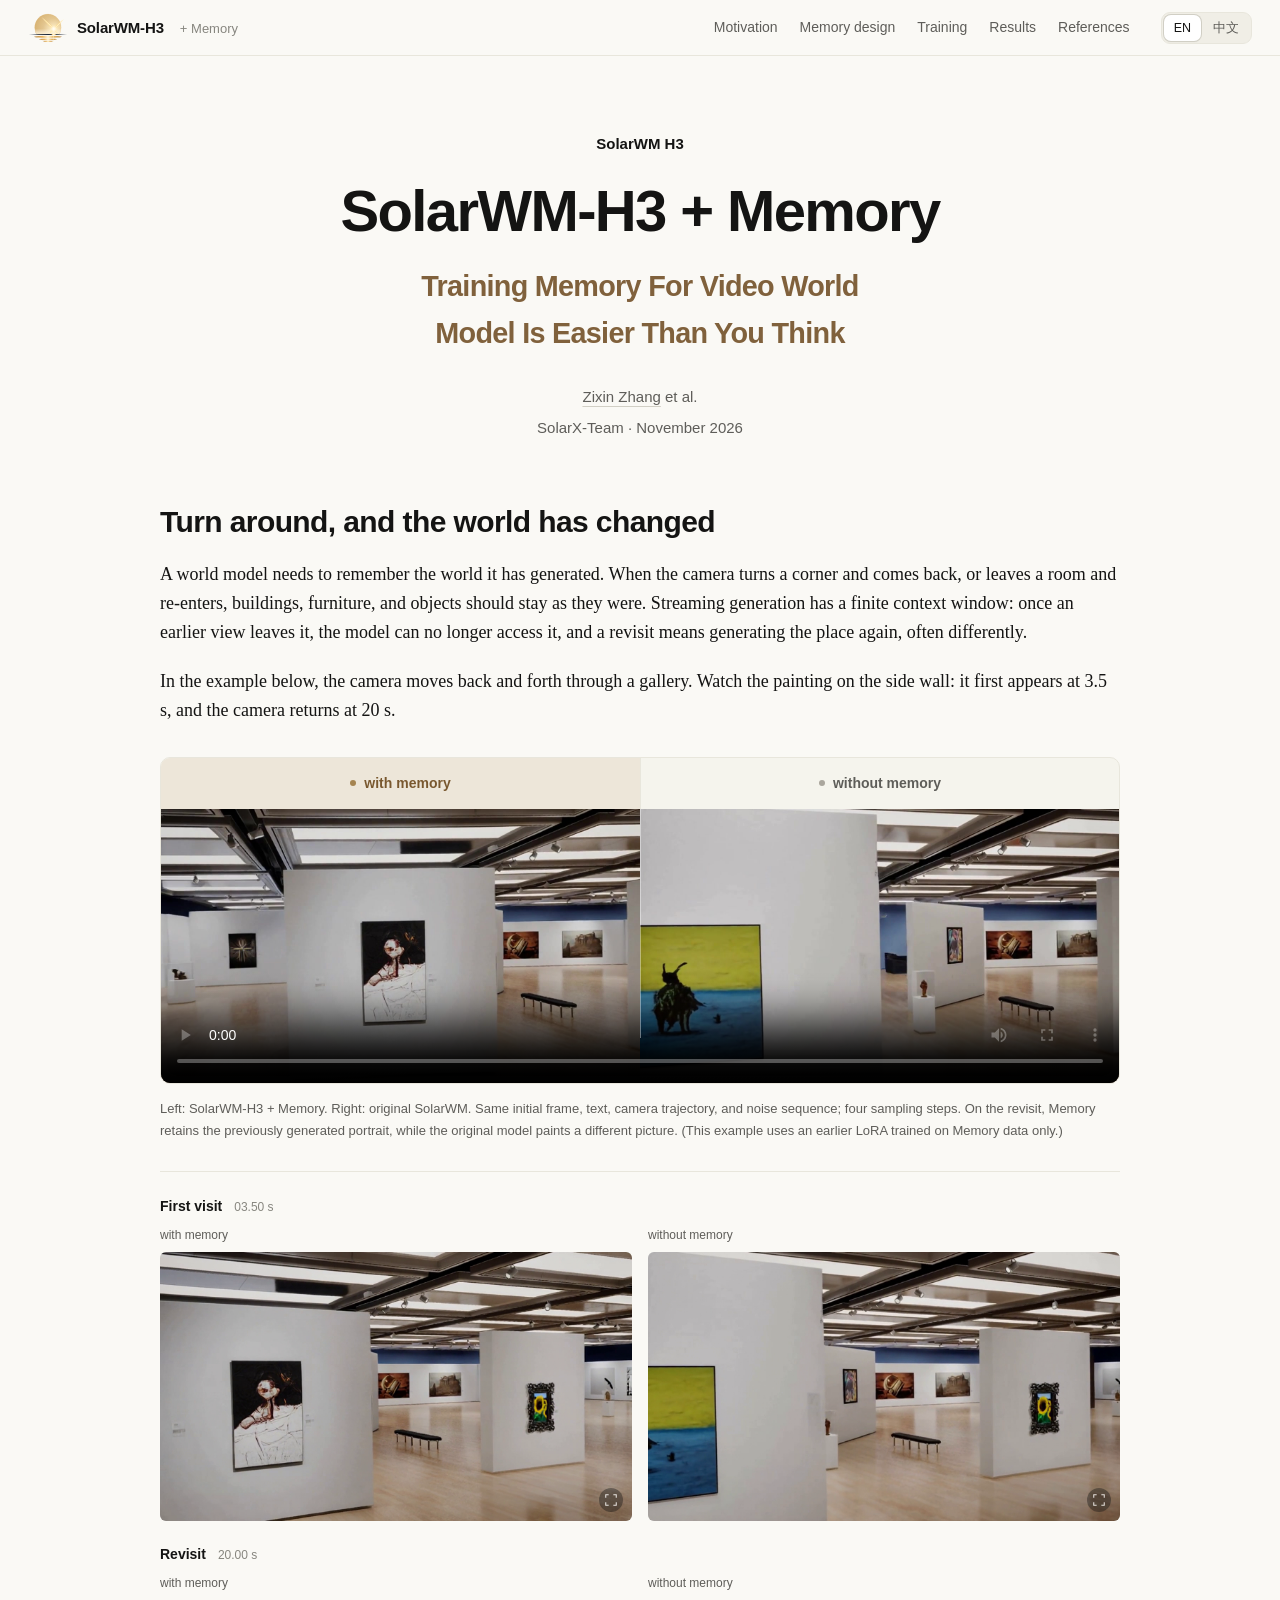
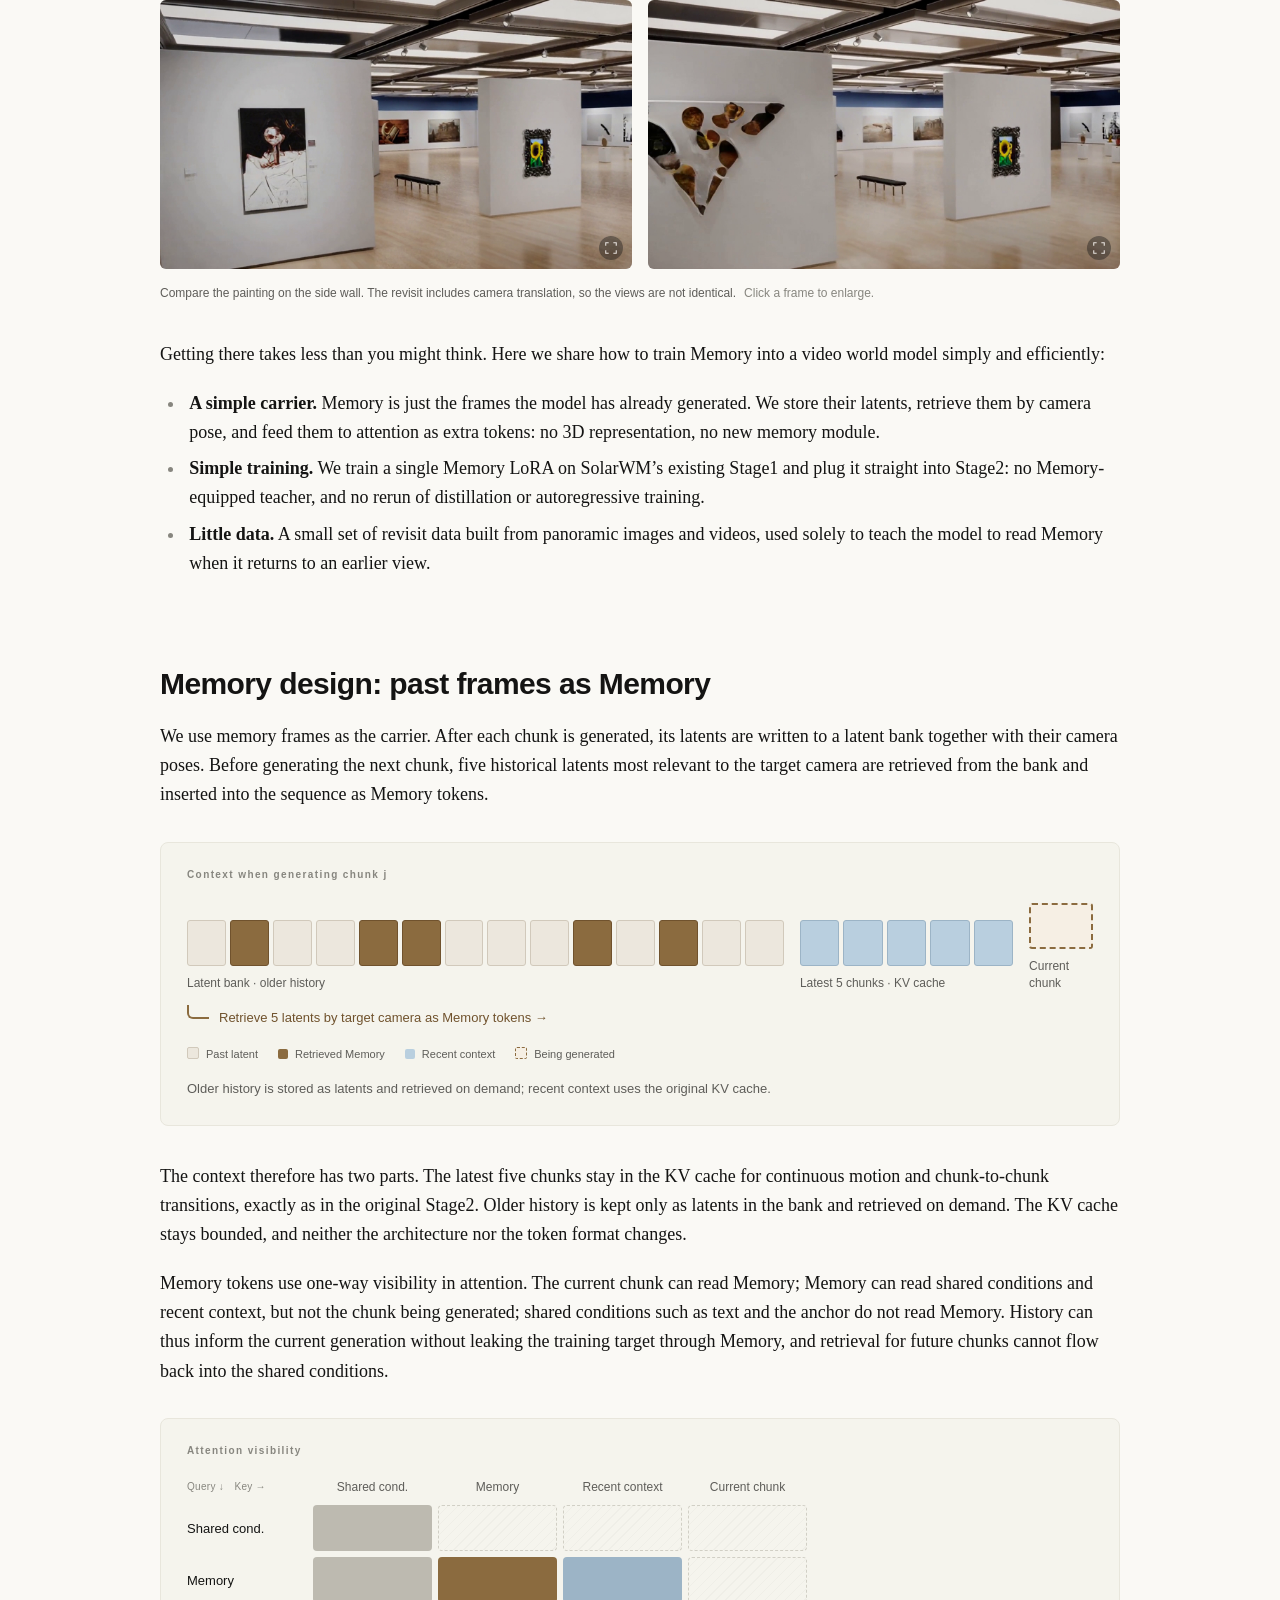
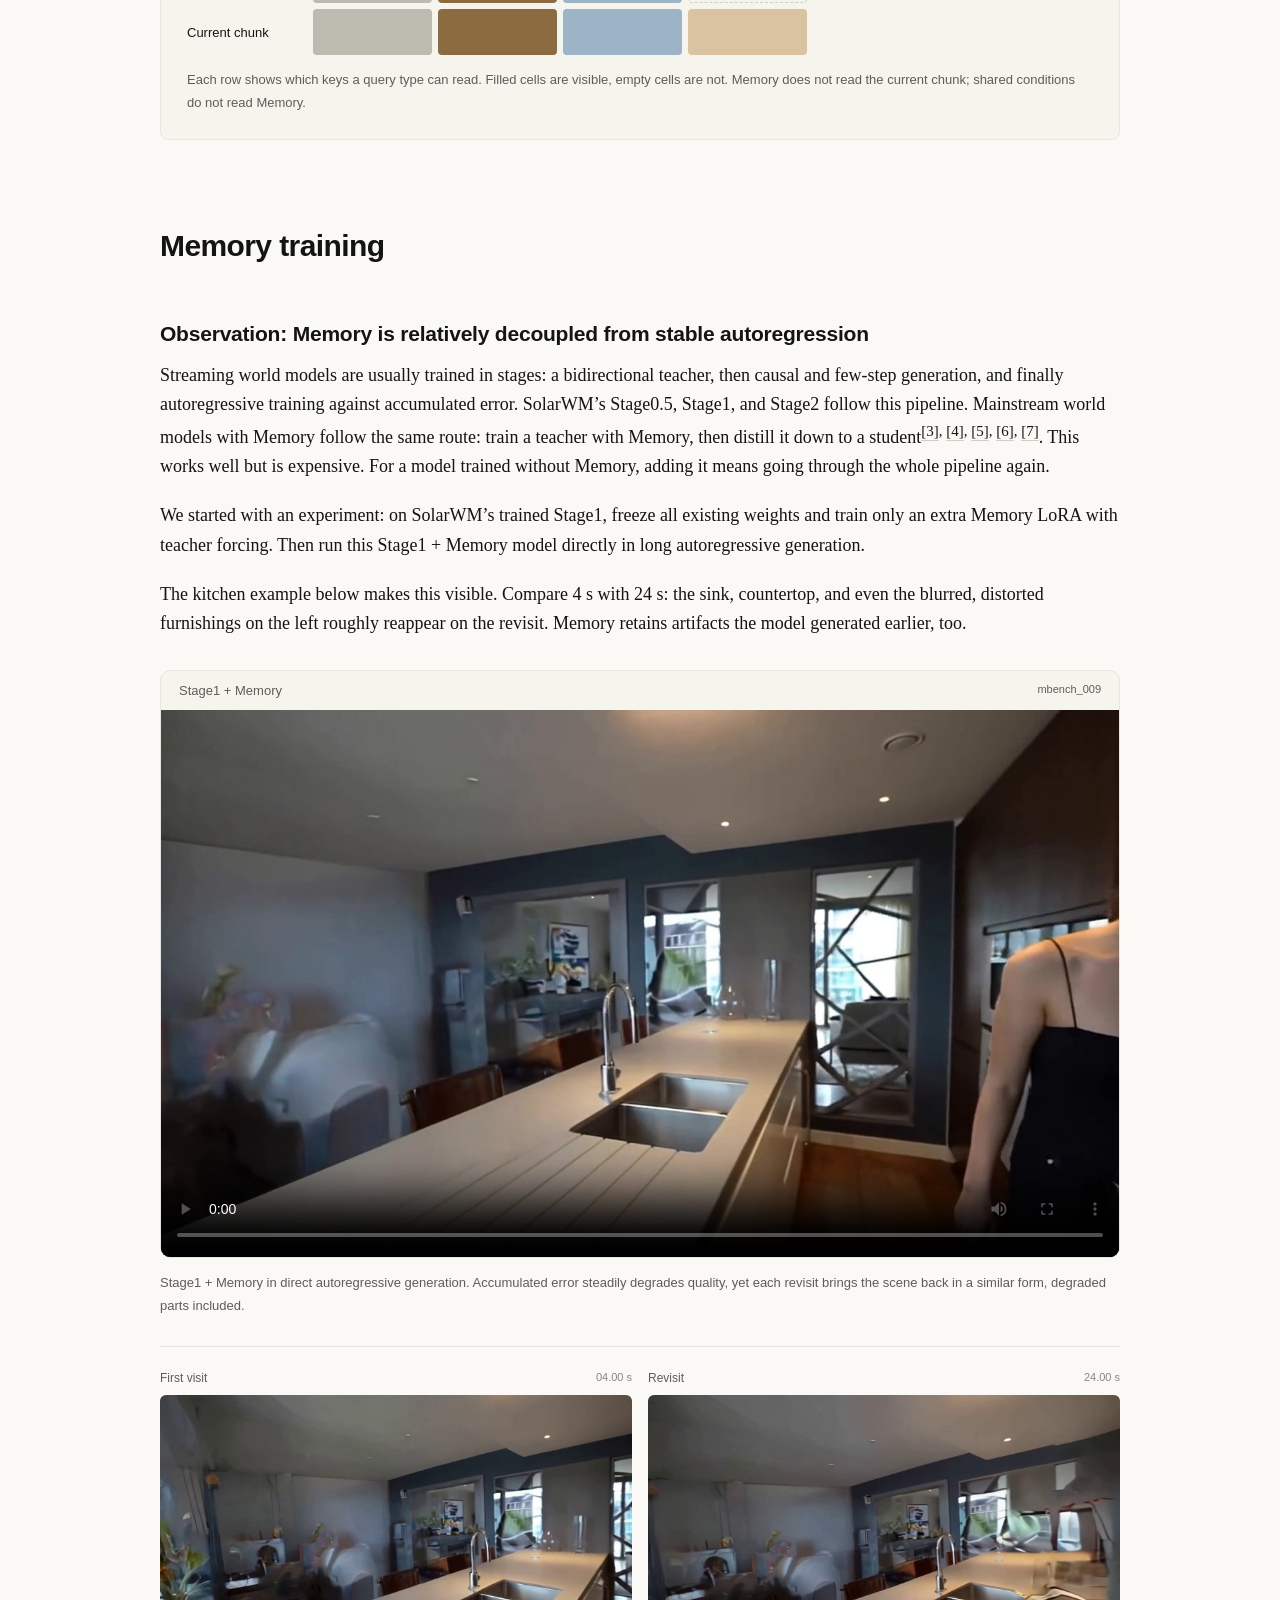
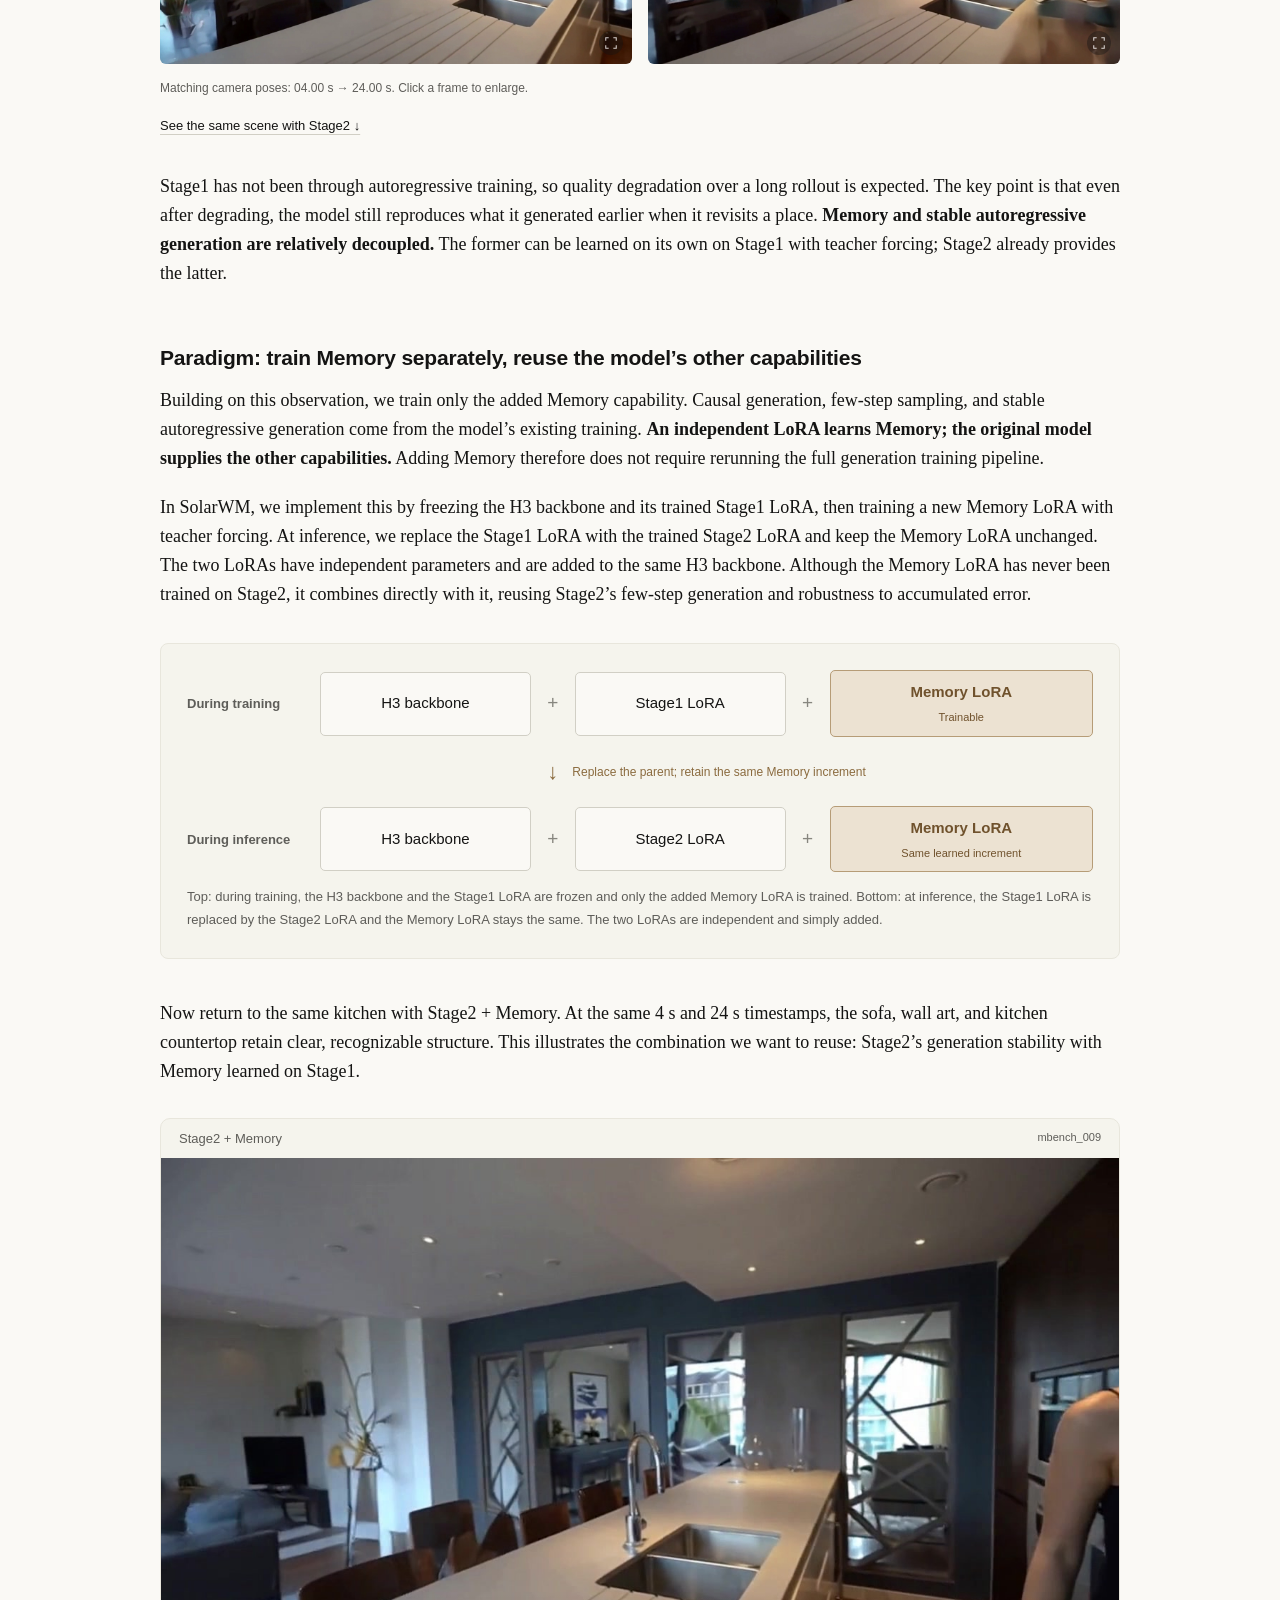
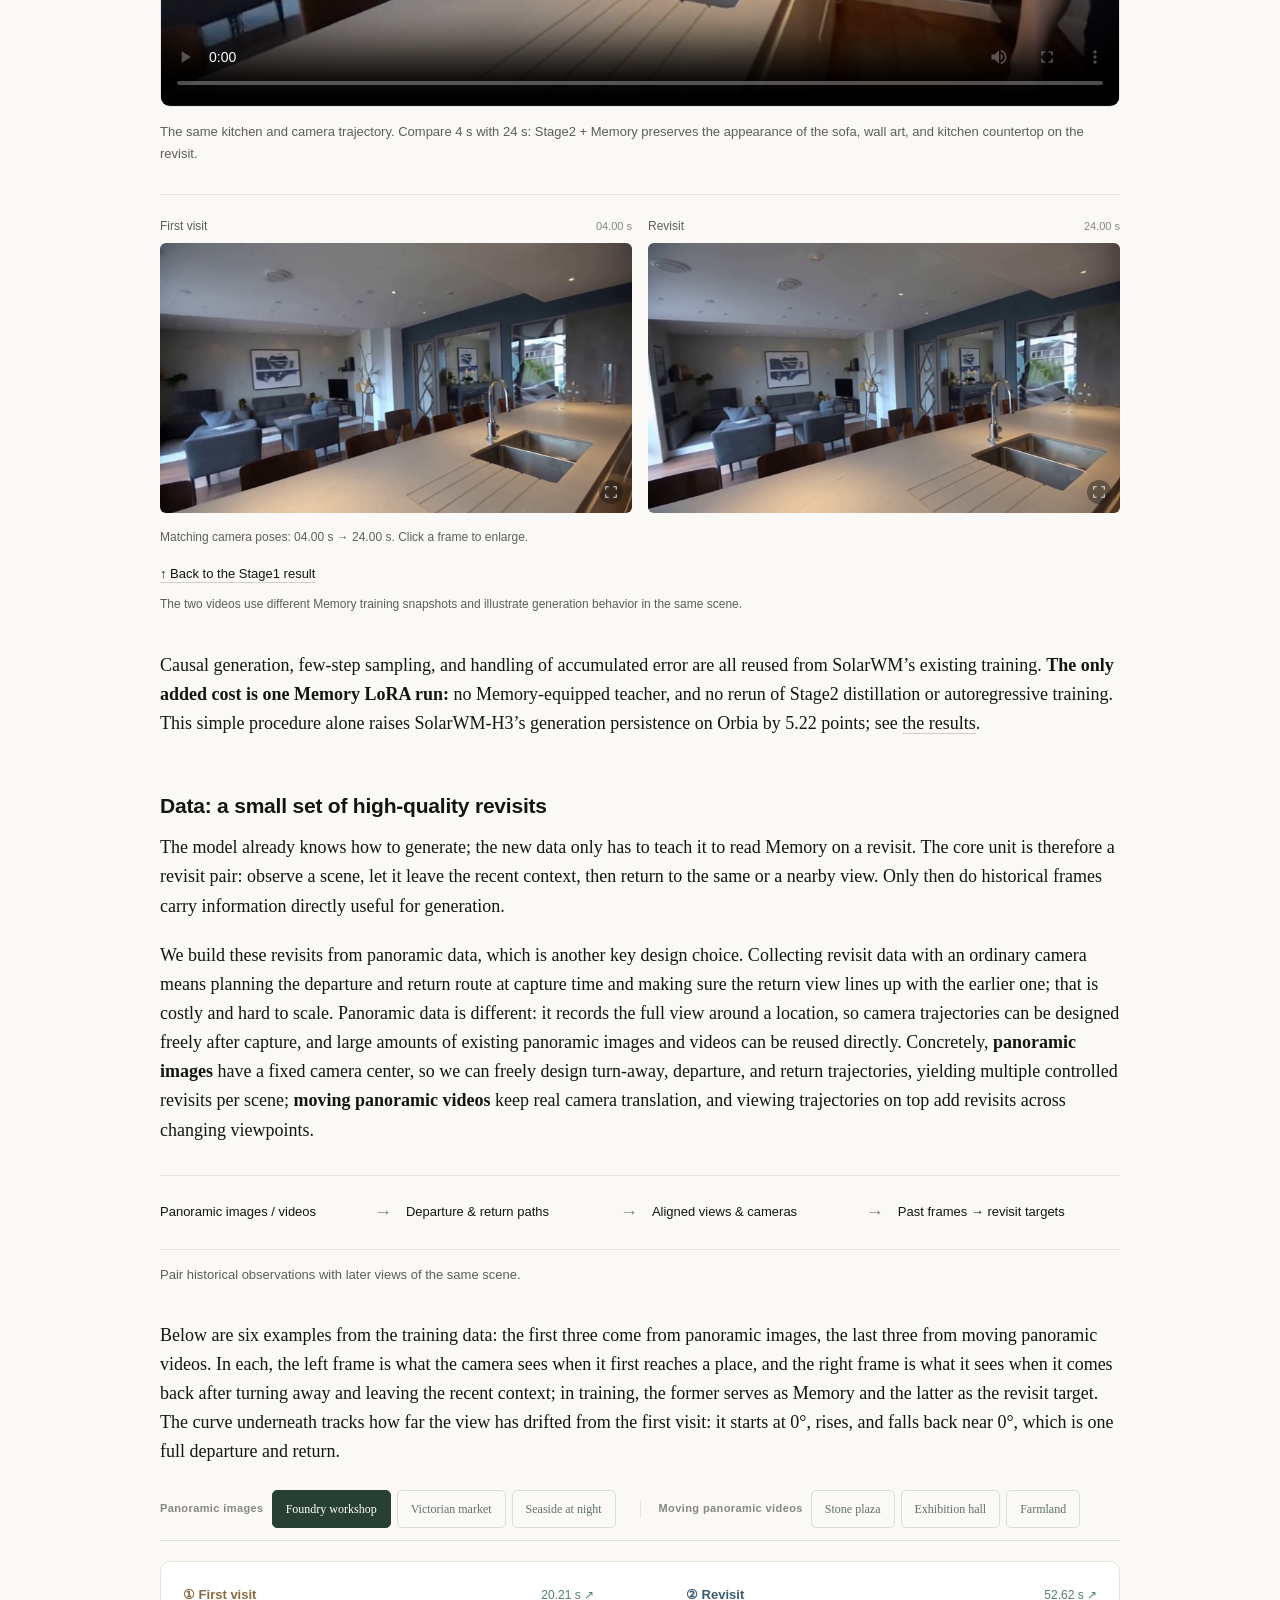
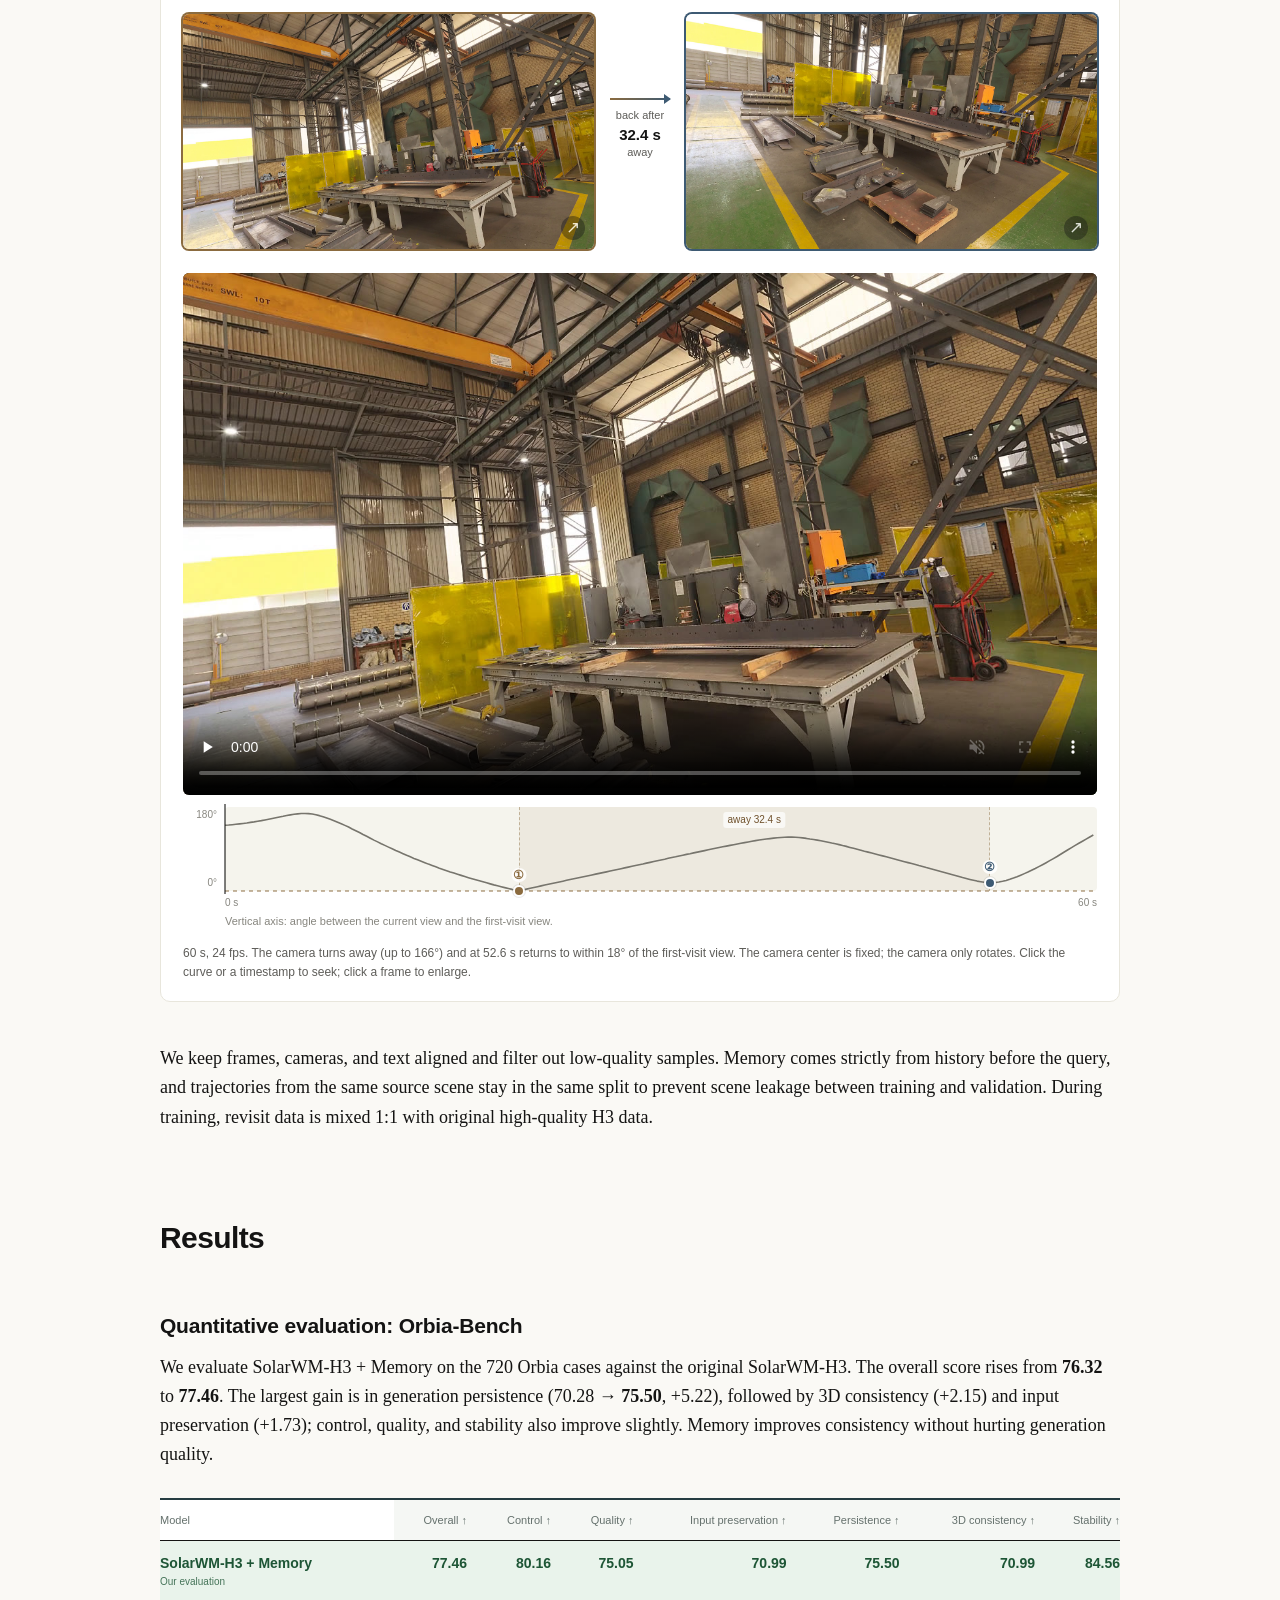
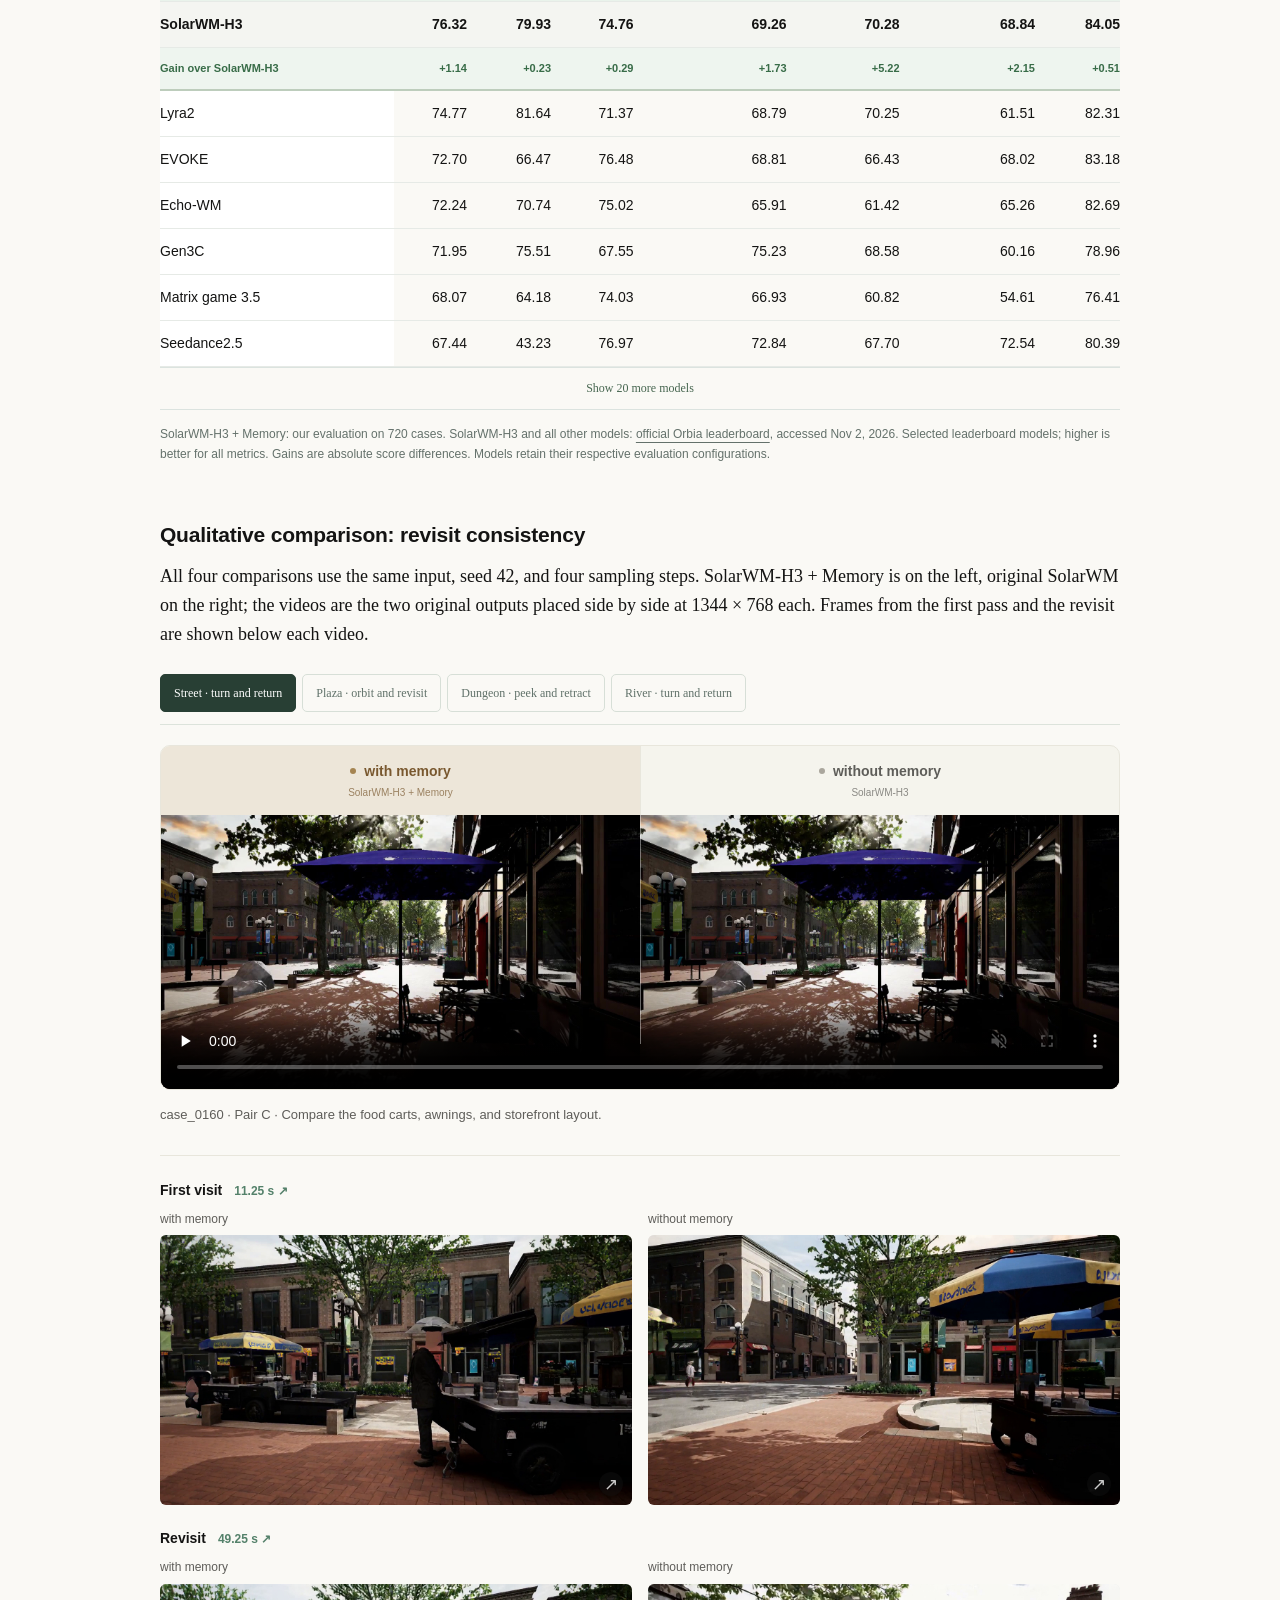
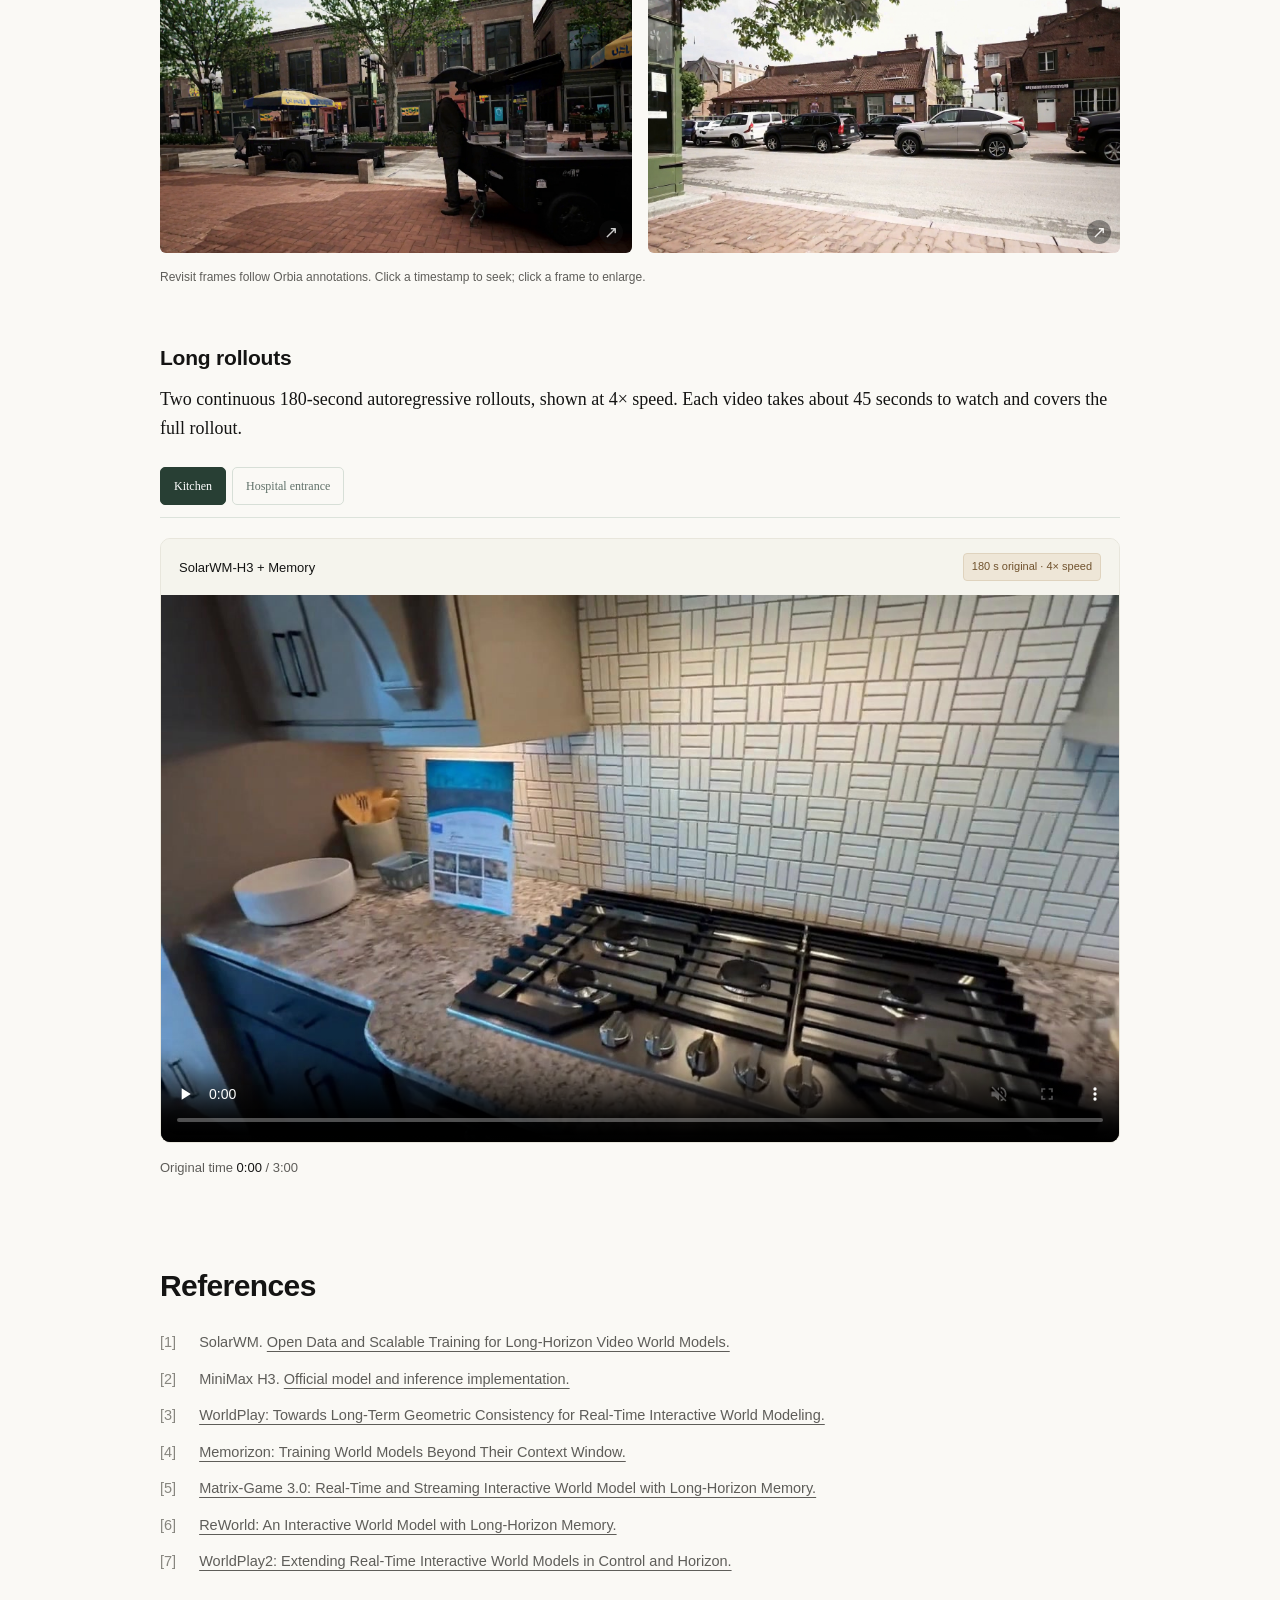
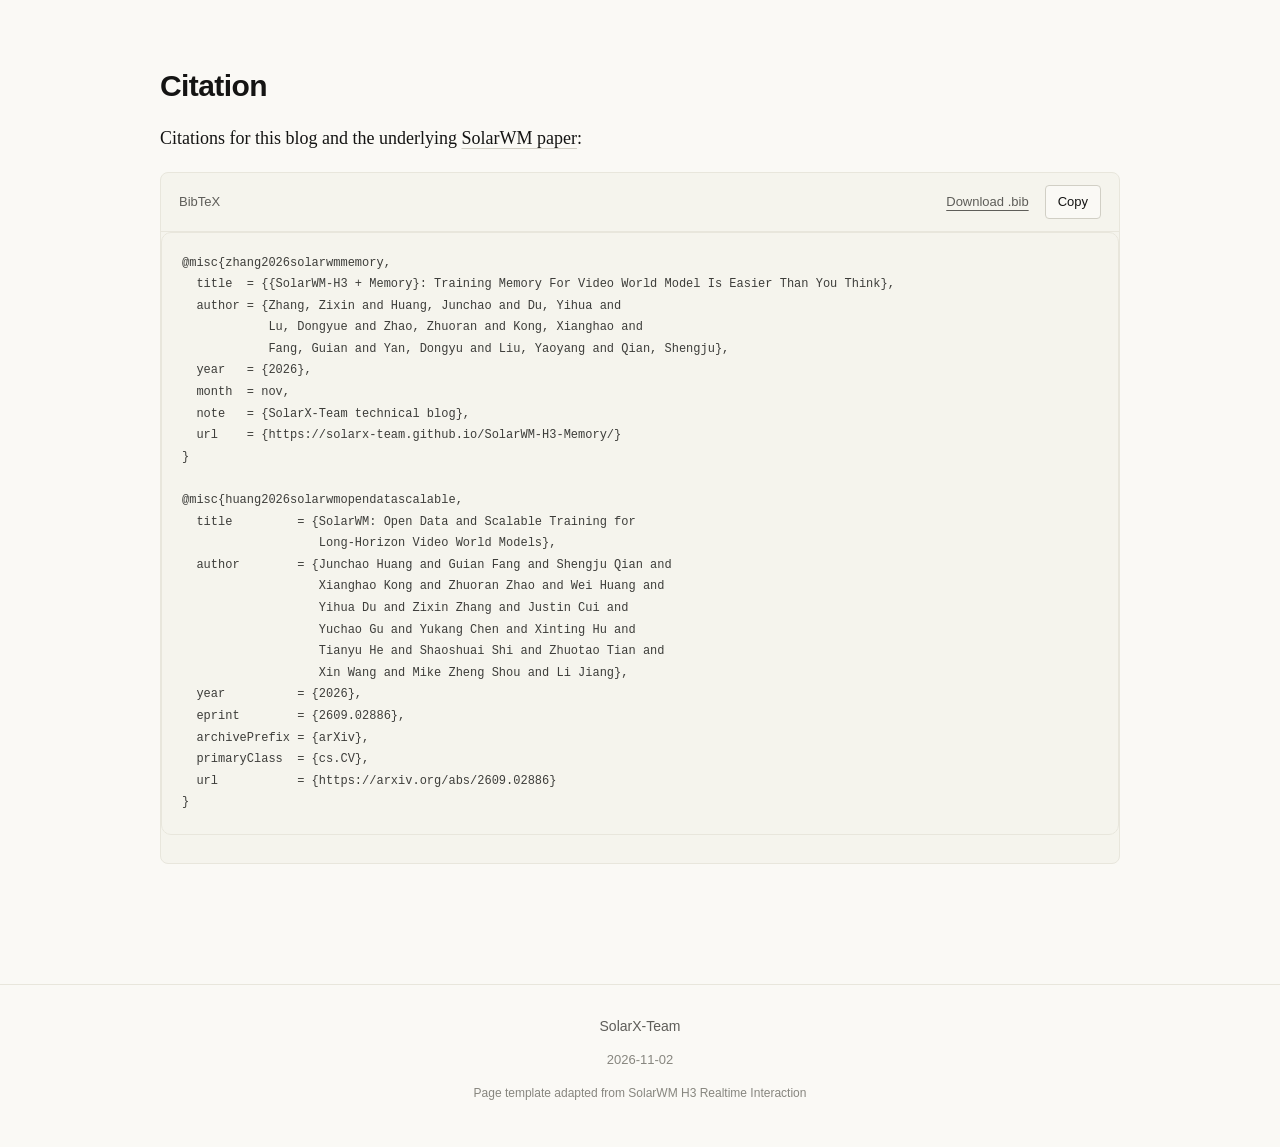
==== en.html @ cece88f8 "Publish bilingual SolarWM-H3 + Memory blog" ====
<!doctype html><html lang="en"><head><meta charset="utf-8"><meta name="viewport" content="width=device-width,initial-scale=1"><title>SolarWM-H3 + Memory — SolarX-Team</title><meta name="author" content="Zixin Zhang, Junchao Huang, Yihua Du, Dongyue Lu, Zhuoran Zhao, Xianghao Kong, Guian Fang, Dongyu Yan, Yaoyang Liu, Shengju Qian"><meta name="description" content="Revisit data, Memory LoRA training, and online historical retrieval for SolarWM H3."><link rel="icon" type="image/svg+xml" href="assets/favicon.svg"><link rel="stylesheet" href="assets/reference.css"><link rel="stylesheet" href="assets/memory.css"><script src="assets/app.js" defer></script></head><body id="top" data-language="en"><a class="skip-link" href="#article">Skip to article</a><header class="topbar"><a class="name" href="#top"><img class="team-logo" src="assets/solarx-team-logo.svg" width="40" height="40" alt="SolarX-Team"><span class="brand-label">SolarWM-H3 <small>+ Memory</small></span></a><nav class="nav" aria-label="Main navigation"><a href="#motivation">Motivation</a><a href="#inference">Memory design</a><a href="#training">Training</a><a href="#experiments">Results</a><a href="#references">References</a></nav><button class="toc-btn" type="button" aria-expanded="false" aria-controls="contents">☰ Contents</button><div class="segmented" aria-label="Language"><a data-language="en" lang="en" href="en.html" aria-current="page">EN</a><a data-language="zh" lang="zh" href="index.html" >中文</a></div></header><aside class="toc" id="contents"><nav aria-label="Contents"><a href="#motivation">Motivation</a><a href="#inference">Memory design</a><a href="#training">Training</a><a class="sub" href="#observation">Observation: Memory is relatively decoupled from stable autoregression</a><a class="sub" href="#paradigm">Paradigm: train Memory separately, reuse the model’s other capabilities</a><a class="sub" href="#data">Data: a small set of high-quality revisits</a><a href="#experiments">Results</a><a class="sub" href="#results">Quantitative evaluation: Orbia-Bench</a><a class="sub" href="#qualitative">Qualitative comparison: revisit consistency</a><a class="sub" href="#long-rollout">Long rollouts</a><a href="#references">References</a><a href="#citation">Citation</a></nav></aside><main><article class="post" id="article"><header class="post-header"><p class="eyebrow">SolarWM H3</p><h1>SolarWM-H3 + Memory</h1><p class="keywords">Training Memory For Video World Model Is Easier Than You Think</p><p class="byline"><span class="author-fold"><a class="author-name" href="https://zixinzhang02.github.io/" target="_blank" rel="noopener noreferrer">Zixin Zhang</a><span class="author-etal"> et al.</span><span class="author-rest" id="author-rest" hidden>, <a class="author-name" href="https://junchao-cs.github.io/" target="_blank" rel="noopener noreferrer">Junchao Huang</a>, <a class="author-name" href="https://hit-perfect.github.io/" target="_blank" rel="noopener noreferrer">Yihua Du</a>, <a class="author-name" href="https://dylanorange.github.io/" target="_blank" rel="noopener noreferrer">Dongyue Lu</a>, <a class="author-name" href="https://alicezrzhao.github.io/" target="_blank" rel="noopener noreferrer">Zhuoran Zhao</a>, <a class="author-name" href="https://refkxh.github.io/" target="_blank" rel="noopener noreferrer">Xianghao Kong</a>, <a class="author-name" href="https://enderfga.cn/" target="_blank" rel="noopener noreferrer">Guian Fang</a>, <a class="author-name" href="https://me.starydy.xyz/" target="_blank" rel="noopener noreferrer">Dongyu Yan</a>, <a class="author-name" href="https://lazysheeeeeep.github.io/" target="_blank" rel="noopener noreferrer">Yaoyang Liu</a>, <a class="author-name" href="https://thesouthfrog.com/about.me/" target="_blank" rel="noopener noreferrer">Shengju Qian</a></span></span></p><p class="byline team">SolarX-Team · November 2026</p></header><section class="article-section" id="motivation"><h2>Turn around, and the world has changed</h2><p>A world model needs to remember the world it has generated. When the camera turns a corner and comes back, or leaves a room and re-enters, buildings, furniture, and objects should stay as they were. Streaming generation has a finite context window: once an earlier view leaves it, the model can no longer access it, and a revisit means generating the place again, often differently.</p><p>In the example below, the camera moves back and forth through a gallery. Watch the painting on the side wall: it first appears at 3.5 s, and the camera returns at 20 s.</p><figure class="video-figure"><div class="video-panel"><div class="comparison-labels"><span class="with-label">with memory</span><span>without memory</span></div><div class="video-surface paired-surface"><video controls playsinline preload="metadata" poster="assets/gallery-comparison.jpg" aria-label="Left: SolarWM-H3 + Memory. Right: original SolarWM. Same initial frame, text, camera trajectory, and noise sequence; four sampling steps. On the revisit, Memory retains the previously generated portrait, while the original model paints a different picture. (This example uses an earlier LoRA trained on Memory data only.)"><source src="assets/gallery-comparison.mp4" type="video/mp4"></video></div></div><figcaption>Left: SolarWM-H3 + Memory. Right: original SolarWM. Same initial frame, text, camera trajectory, and noise sequence; four sampling steps. On the revisit, Memory retains the previously generated portrait, while the original model paints a different picture. (This example uses an earlier LoRA trained on Memory data only.)</figcaption><div class="visit-panel"><div class="visit-row"><div class="visit-row-title">First visit <span>03.50 s</span></div><div class="visit-grid"><div class="visit-card"><div class="visit-card-label">with memory<span>03.50 s</span></div><button type="button" class="frame-zoom" data-frame="assets/gallery-with-first.png" data-caption="with memory · 03.50 s" aria-label="with memory · 03.50 s — Enlarge frame"><img src="assets/gallery-with-first.png" width="1344" height="768" loading="lazy" alt="with memory · 03.50 s"><span class="zoom-mark" aria-hidden="true"><svg width="14" height="14" viewBox="0 0 24 24" fill="none" stroke="currentColor" stroke-width="1.8"><path d="M8 3H3v5m13-5h5v5M3 16v5h5m13-5v5h-5"/></svg></span></button></div><div class="visit-card"><div class="visit-card-label">without memory<span>03.50 s</span></div><button type="button" class="frame-zoom" data-frame="assets/gallery-without-first.png" data-caption="without memory · 03.50 s" aria-label="without memory · 03.50 s — Enlarge frame"><img src="assets/gallery-without-first.png" width="1344" height="768" loading="lazy" alt="without memory · 03.50 s"><span class="zoom-mark" aria-hidden="true"><svg width="14" height="14" viewBox="0 0 24 24" fill="none" stroke="currentColor" stroke-width="1.8"><path d="M8 3H3v5m13-5h5v5M3 16v5h5m13-5v5h-5"/></svg></span></button></div></div></div><div class="visit-row"><div class="visit-row-title">Revisit <span>20.00 s</span></div><div class="visit-grid"><div class="visit-card"><div class="visit-card-label">with memory<span>20.00 s</span></div><button type="button" class="frame-zoom" data-frame="assets/gallery-with-revisit.png" data-caption="with memory · 20.00 s" aria-label="with memory · 20.00 s — Enlarge frame"><img src="assets/gallery-with-revisit.png" width="1344" height="768" loading="lazy" alt="with memory · 20.00 s"><span class="zoom-mark" aria-hidden="true"><svg width="14" height="14" viewBox="0 0 24 24" fill="none" stroke="currentColor" stroke-width="1.8"><path d="M8 3H3v5m13-5h5v5M3 16v5h5m13-5v5h-5"/></svg></span></button></div><div class="visit-card"><div class="visit-card-label">without memory<span>20.00 s</span></div><button type="button" class="frame-zoom" data-frame="assets/gallery-without-revisit.png" data-caption="without memory · 20.00 s" aria-label="without memory · 20.00 s — Enlarge frame"><img src="assets/gallery-without-revisit.png" width="1344" height="768" loading="lazy" alt="without memory · 20.00 s"><span class="zoom-mark" aria-hidden="true"><svg width="14" height="14" viewBox="0 0 24 24" fill="none" stroke="currentColor" stroke-width="1.8"><path d="M8 3H3v5m13-5h5v5M3 16v5h5m13-5v5h-5"/></svg></span></button></div></div></div><p class="visit-note">Compare the painting on the side wall. The revisit includes camera translation, so the views are not identical.<span>Click a frame to enlarge.</span></p></div></figure><p>Getting there takes less than you might think. Here we share how to train Memory into a video world model simply and efficiently:</p><ul><li><strong>A simple carrier.</strong> Memory is just the frames the model has already generated. We store their latents, retrieve them by camera pose, and feed them to attention as extra tokens: no 3D representation, no new memory module.</li><li><strong>Simple training.</strong> We train a single Memory LoRA on SolarWM’s existing Stage1 and plug it straight into Stage2: no Memory-equipped teacher, and no rerun of distillation or autoregressive training.</li><li><strong>Little data.</strong> A small set of revisit data built from panoramic images and videos, used solely to teach the model to read Memory when it returns to an earlier view.</li></ul></section>
<section class="article-section" id="inference"><h2>Memory design: past frames as Memory</h2><p>We use memory frames as the carrier. After each chunk is generated, its latents are written to a latent bank together with their camera poses. Before generating the next chunk, five historical latents most relevant to the target camera are retrieved from the bank and inserted into the sequence as Memory tokens.</p><figure class="ctx-figure"><div class="small-label">Context when generating chunk j</div><div class="ctx-track"><div class="ctx-group ctx-bank"><div class="ctx-cells"><i class="b"></i><i class="b hit"></i><i class="b"></i><i class="b"></i><i class="b hit"></i><i class="b hit"></i><i class="b"></i><i class="b"></i><i class="b"></i><i class="b hit"></i><i class="b"></i><i class="b hit"></i><i class="b"></i><i class="b"></i></div><span>Latent bank · older history</span></div><div class="ctx-group ctx-recent"><div class="ctx-cells"><i class="r"></i><i class="r"></i><i class="r"></i><i class="r"></i><i class="r"></i></div><span>Latest 5 chunks · KV cache</span></div><div class="ctx-group ctx-current"><div class="ctx-cells"><i class="c"></i></div><span>Current chunk</span></div></div><div class="ctx-retrieve"><span class="ctx-retrieve-line" aria-hidden="true"></span><span class="ctx-retrieve-text">Retrieve 5 latents by target camera as Memory tokens →</span></div><div class="ctx-legend"><span class="lg-b">Past latent</span><span class="lg-h">Retrieved Memory</span><span class="lg-r">Recent context</span><span class="lg-c">Being generated</span></div><figcaption>Older history is stored as latents and retrieved on demand; recent context uses the original KV cache.</figcaption></figure><p>The context therefore has two parts. The latest five chunks stay in the KV cache for continuous motion and chunk-to-chunk transitions, exactly as in the original Stage2. Older history is kept only as latents in the bank and retrieved on demand. The KV cache stays bounded, and neither the architecture nor the token format changes.</p><p>Memory tokens use one-way visibility in attention. The current chunk can read Memory; Memory can read shared conditions and recent context, but not the chunk being generated; shared conditions such as text and the anchor do not read Memory. History can thus inform the current generation without leaking the training target through Memory, and retrieval for future chunks cannot flow back into the shared conditions.</p><figure class="mask-figure"><div class="small-label">Attention visibility</div><div class="mask-grid" role="table" aria-label="Attention visibility"><div class="mask-row" role="row"><span class="mask-corner" role="columnheader">Query ↓　Key →</span><span class="mask-col k-s" role="columnheader">Shared cond.</span><span class="mask-col k-m" role="columnheader">Memory</span><span class="mask-col k-r" role="columnheader">Recent context</span><span class="mask-col k-c" role="columnheader">Current chunk</span></div><div class="mask-row" role="row"><span class="mask-rowhead q-s" role="rowheader">Shared cond.</span><span class="mask-cell on k-s" role="cell" aria-label="visible"></span><span class="mask-cell off" role="cell" aria-label="not visible"></span><span class="mask-cell off" role="cell" aria-label="not visible"></span><span class="mask-cell off" role="cell" aria-label="not visible"></span></div><div class="mask-row" role="row"><span class="mask-rowhead q-m" role="rowheader">Memory</span><span class="mask-cell on k-s" role="cell" aria-label="visible"></span><span class="mask-cell on k-m" role="cell" aria-label="visible"></span><span class="mask-cell on k-r" role="cell" aria-label="visible"></span><span class="mask-cell off" role="cell" aria-label="not visible"></span></div><div class="mask-row" role="row"><span class="mask-rowhead q-c" role="rowheader">Current chunk</span><span class="mask-cell on k-s" role="cell" aria-label="visible"></span><span class="mask-cell on k-m" role="cell" aria-label="visible"></span><span class="mask-cell on k-r" role="cell" aria-label="visible"></span><span class="mask-cell on k-c" role="cell" aria-label="visible"></span></div></div><figcaption>Each row shows which keys a query type can read. Filled cells are visible, empty cells are not. Memory does not read the current chunk; shared conditions do not read Memory.</figcaption></figure></section>
<section class="article-section" id="training"><h2>Memory training</h2><h3 id="observation" class="toc-anchor">Observation: Memory is relatively decoupled from stable autoregression</h3><p>Streaming world models are usually trained in stages: a bidirectional teacher, then causal and few-step generation, and finally autoregressive training against accumulated error. SolarWM’s Stage0.5, Stage1, and Stage2 follow this pipeline. Mainstream world models with Memory follow the same route: train a teacher with Memory, then distill it down to a student<sup><a href="#ref-3" title="WorldPlay">[3]</a>, <a href="#ref-4" title="Memorizon">[4]</a>, <a href="#ref-5" title="Matrix-Game 3.0">[5]</a>, <a href="#ref-6" title="ReWorld">[6]</a>, <a href="#ref-7" title="WorldPlay2">[7]</a></sup>. This works well but is expensive. For a model trained without Memory, adding it means going through the whole pipeline again.</p><p>We started with an experiment: on SolarWM’s trained Stage1, freeze all existing weights and train only an extra Memory LoRA with teacher forcing. Then run this Stage1 + Memory model directly in long autoregressive generation.</p><p>The kitchen example below makes this visible. Compare 4 s with 24 s: the sink, countertop, and even the blurred, distorted furnishings on the left roughly reappear on the revisit. Memory retains artifacts the model generated earlier, too.</p><figure class="video-figure stage-transfer-example" id="stage1-transfer-example"><div class="video-panel"><div class="single-video-label">Stage1 + Memory<span>mbench_009</span></div><div class="video-surface"><video controls playsinline preload="metadata" poster="assets/stage-transfer-20261103/stage1-mbench-009.jpg" aria-label="Stage1 + Memory · mbench_009"><source src="assets/stage-transfer-20261103/stage1-mbench-009.mp4" type="video/mp4"></video></div></div><figcaption>Stage1 + Memory in direct autoregressive generation. Accumulated error steadily degrades quality, yet each revisit brings the scene back in a similar form, degraded parts included.</figcaption><div class="visit-panel"><div class="visit-grid"><div class="visit-card"><div class="visit-card-label">First visit<span>04.00 s</span></div><button type="button" class="frame-zoom" data-frame="assets/stage-transfer-20261103/stage1-mbench-009-first-04s.png" data-caption="First visit · 04.00 s" aria-label="First visit · 04.00 s — Enlarge frame"><img src="assets/stage-transfer-20261103/stage1-mbench-009-first-04s.png" width="1344" height="768" loading="lazy" alt="First visit · 04.00 s"><span class="zoom-mark" aria-hidden="true"><svg width="14" height="14" viewBox="0 0 24 24" fill="none" stroke="currentColor" stroke-width="1.8"><path d="M8 3H3v5m13-5h5v5M3 16v5h5m13-5v5h-5"/></svg></span></button></div><div class="visit-card"><div class="visit-card-label">Revisit<span>24.00 s</span></div><button type="button" class="frame-zoom" data-frame="assets/stage-transfer-20261103/stage1-mbench-009-revisit-24s.png" data-caption="Revisit · 24.00 s" aria-label="Revisit · 24.00 s — Enlarge frame"><img src="assets/stage-transfer-20261103/stage1-mbench-009-revisit-24s.png" width="1344" height="768" loading="lazy" alt="Revisit · 24.00 s"><span class="zoom-mark" aria-hidden="true"><svg width="14" height="14" viewBox="0 0 24 24" fill="none" stroke="currentColor" stroke-width="1.8"><path d="M8 3H3v5m13-5h5v5M3 16v5h5m13-5v5h-5"/></svg></span></button></div></div><p class="visit-note">Matching camera poses: 04.00 s → 24.00 s. Click a frame to enlarge.</p></div><p class="stage-example-link"><a href="#stage2-transfer-example">See the same scene with Stage2 ↓</a></p></figure><p>Stage1 has not been through autoregressive training, so quality degradation over a long rollout is expected. The key point is that even after degrading, the model still reproduces what it generated earlier when it revisits a place. <strong>Memory and stable autoregressive generation are relatively decoupled.</strong> The former can be learned on its own on Stage1 with teacher forcing; Stage2 already provides the latter.</p><h3 id="paradigm" class="toc-anchor">Paradigm: train Memory separately, reuse the model’s other capabilities</h3><p>Building on this observation, we train only the added Memory capability. Causal generation, few-step sampling, and stable autoregressive generation come from the model’s existing training. <strong>An independent LoRA learns Memory; the original model supplies the other capabilities.</strong> Adding Memory therefore does not require rerunning the full generation training pipeline.</p><p>In SolarWM, we implement this by freezing the H3 backbone and its trained Stage1 LoRA, then training a new Memory LoRA with teacher forcing. At inference, we replace the Stage1 LoRA with the trained Stage2 LoRA and keep the Memory LoRA unchanged. The two LoRAs have independent parameters and are added to the same H3 backbone. Although the Memory LoRA has never been trained on Stage2, it combines directly with it, reusing Stage2’s few-step generation and robustness to accumulated error.</p><figure class="transfer-figure"><div class="transfer-row"><span class="transfer-label">During training</span><div class="transfer-weights"><span class="base-weight">H3 backbone</span><b>+</b><span class="parent-weight">Stage1 LoRA</span><b>+</b><span class="memory-weight">Memory LoRA<small>Trainable</small></span></div></div><div class="transfer-arrow">↓ <span>Replace the parent; retain the same Memory increment</span></div><div class="transfer-row"><span class="transfer-label">During inference</span><div class="transfer-weights"><span class="base-weight">H3 backbone</span><b>+</b><span class="parent-weight">Stage2 LoRA</span><b>+</b><span class="memory-weight">Memory LoRA<small>Same learned increment</small></span></div></div><figcaption>Top: during training, the H3 backbone and the Stage1 LoRA are frozen and only the added Memory LoRA is trained. Bottom: at inference, the Stage1 LoRA is replaced by the Stage2 LoRA and the Memory LoRA stays the same. The two LoRAs are independent and simply added.</figcaption></figure><p>Now return to the same kitchen with Stage2 + Memory. At the same 4 s and 24 s timestamps, the sofa, wall art, and kitchen countertop retain clear, recognizable structure. This illustrates the combination we want to reuse: Stage2’s generation stability with Memory learned on Stage1.</p><figure class="video-figure stage-transfer-example" id="stage2-transfer-example"><div class="video-panel"><div class="single-video-label">Stage2 + Memory<span>mbench_009</span></div><div class="video-surface"><video controls playsinline preload="metadata" poster="assets/stage-transfer-20261103/stage2-mbench-009.jpg" aria-label="Stage2 + Memory · mbench_009"><source src="assets/stage-transfer-20261103/stage2-mbench-009.mp4" type="video/mp4"></video></div></div><figcaption>The same kitchen and camera trajectory. Compare 4 s with 24 s: Stage2 + Memory preserves the appearance of the sofa, wall art, and kitchen countertop on the revisit.</figcaption><div class="visit-panel"><div class="visit-grid"><div class="visit-card"><div class="visit-card-label">First visit<span>04.00 s</span></div><button type="button" class="frame-zoom" data-frame="assets/stage-transfer-20261103/stage2-mbench-009-first-04s.png" data-caption="First visit · 04.00 s" aria-label="First visit · 04.00 s — Enlarge frame"><img src="assets/stage-transfer-20261103/stage2-mbench-009-first-04s.png" width="1344" height="768" loading="lazy" alt="First visit · 04.00 s"><span class="zoom-mark" aria-hidden="true"><svg width="14" height="14" viewBox="0 0 24 24" fill="none" stroke="currentColor" stroke-width="1.8"><path d="M8 3H3v5m13-5h5v5M3 16v5h5m13-5v5h-5"/></svg></span></button></div><div class="visit-card"><div class="visit-card-label">Revisit<span>24.00 s</span></div><button type="button" class="frame-zoom" data-frame="assets/stage-transfer-20261103/stage2-mbench-009-revisit-24s.png" data-caption="Revisit · 24.00 s" aria-label="Revisit · 24.00 s — Enlarge frame"><img src="assets/stage-transfer-20261103/stage2-mbench-009-revisit-24s.png" width="1344" height="768" loading="lazy" alt="Revisit · 24.00 s"><span class="zoom-mark" aria-hidden="true"><svg width="14" height="14" viewBox="0 0 24 24" fill="none" stroke="currentColor" stroke-width="1.8"><path d="M8 3H3v5m13-5h5v5M3 16v5h5m13-5v5h-5"/></svg></span></button></div></div><p class="visit-note">Matching camera poses: 04.00 s → 24.00 s. Click a frame to enlarge.</p></div><p class="stage-example-link"><a href="#stage1-transfer-example">↑ Back to the Stage1 result</a></p><p class="stage-example-note">The two videos use different Memory training snapshots and illustrate generation behavior in the same scene.</p></figure><p>Causal generation, few-step sampling, and handling of accumulated error are all reused from SolarWM’s existing training. <strong>The only added cost is one Memory LoRA run:</strong> no Memory-equipped teacher, and no rerun of Stage2 distillation or autoregressive training. This simple procedure alone raises SolarWM-H3’s generation persistence on Orbia by 5.22 points; see <a href="#results">the results</a>.</p><h3 id="data" class="toc-anchor">Data: a small set of high-quality revisits</h3><p>The model already knows how to generate; the new data only has to teach it to read Memory on a revisit. The core unit is therefore a revisit pair: observe a scene, let it leave the recent context, then return to the same or a nearby view. Only then do historical frames carry information directly useful for generation.</p><p>We build these revisits from panoramic data, which is another key design choice. Collecting revisit data with an ordinary camera means planning the departure and return route at capture time and making sure the return view lines up with the earlier one; that is costly and hard to scale. Panoramic data is different: it records the full view around a location, so camera trajectories can be designed freely after capture, and large amounts of existing panoramic images and videos can be reused directly. Concretely, <strong>panoramic images</strong> have a fixed camera center, so we can freely design turn-away, departure, and return trajectories, yielding multiple controlled revisits per scene; <strong>moving panoramic videos</strong> keep real camera translation, and viewing trajectories on top add revisits across changing viewpoints.</p><figure class="data-figure"><div class="data-flow"><span>Panoramic images / videos</span><b aria-hidden="true">→</b><span>Departure & return paths</span><b aria-hidden="true">→</b><span>Aligned views & cameras</span><b aria-hidden="true">→</b><span>Past frames → revisit targets</span></div><figcaption>Pair historical observations with later views of the same scene.</figcaption></figure><p>Below are six examples from the training data: the first three come from panoramic images, the last three from moving panoramic videos. In each, the left frame is what the camera sees when it first reaches a place, and the right frame is what it sees when it comes back after turning away and leaving the recent context; in training, the former serves as Memory and the latter as the revisit target. The curve underneath tracks how far the view has drifted from the first visit: it starts at 0°, rises, and falls back near 0°, which is one full departure and return.</p><div class="case-gallery revisit-gallery"><div class="case-tabs" role="tablist" aria-label="Choose a case"><span class="tab-group-label" role="presentation">Panoramic images</span><button type="button" class="case-tab" role="tab" id="tab-revisit-static-industrial-workshop-foundry" aria-controls="panel-revisit-static-industrial-workshop-foundry" aria-selected="true" tabindex="0">Foundry workshop</button><button type="button" class="case-tab" role="tab" id="tab-revisit-static-leadenhall-market" aria-controls="panel-revisit-static-leadenhall-market" aria-selected="false" tabindex="-1">Victorian market</button><button type="button" class="case-tab" role="tab" id="tab-revisit-static-ambientcg" aria-controls="panel-revisit-static-ambientcg" aria-selected="false" tabindex="-1">Seaside at night</button><span class="tab-group-label" role="presentation">Moving panoramic videos</span><button type="button" class="case-tab" role="tab" id="tab-revisit-moving-pano-1217" aria-controls="panel-revisit-moving-pano-1217" aria-selected="false" tabindex="-1">Stone plaza</button><button type="button" class="case-tab" role="tab" id="tab-revisit-moving-pano-1084" aria-controls="panel-revisit-moving-pano-1084" aria-selected="false" tabindex="-1">Exhibition hall</button><button type="button" class="case-tab" role="tab" id="tab-revisit-moving-pano-1088" aria-controls="panel-revisit-moving-pano-1088" aria-selected="false" tabindex="-1">Farmland</button></div><div class="case-panel" role="tabpanel" id="panel-revisit-static-industrial-workshop-foundry" aria-labelledby="tab-revisit-static-industrial-workshop-foundry"><figure class="rv-figure"><div class="rv-pair"><div class="rv-frame rv-first"><div class="rv-frame-head"><span class="rv-tag">① First visit</span><button type="button" class="seek-frame" data-time="20.208333333333332">20.21 s ↗</button></div><button type="button" class="frame-zoom" data-frame="assets/results-20261102/data-v3/static-industrial-workshop-foundry/first.png" data-caption="Foundry workshop · ① First visit · 20.21 s" aria-label="Foundry workshop · ① First visit · 20.21 s"><img src="assets/results-20261102/data-v3/static-industrial-workshop-foundry/first.png" width="1344" height="768" loading="lazy" alt="Foundry workshop · ① First visit"><span class="zoom-mark" aria-hidden="true">↗</span></button></div><div class="rv-link" aria-hidden="true"><span class="rv-link-arrow"></span><span class="rv-link-text">back after<br><b>32.4 s</b><br>away</span></div><div class="rv-frame rv-revisit"><div class="rv-frame-head"><span class="rv-tag">② Revisit</span><button type="button" class="seek-frame" data-time="52.625">52.62 s ↗</button></div><button type="button" class="frame-zoom" data-frame="assets/results-20261102/data-v3/static-industrial-workshop-foundry/revisit.png" data-caption="Foundry workshop · ② Revisit · 52.62 s" aria-label="Foundry workshop · ② Revisit · 52.62 s"><img src="assets/results-20261102/data-v3/static-industrial-workshop-foundry/revisit.png" width="1344" height="768" loading="lazy" alt="Foundry workshop · ② Revisit"><span class="zoom-mark" aria-hidden="true">↗</span></button></div></div><div class="rv-media"><video controls muted playsinline preload="none" poster="assets/results-20261102/data-v3/static-industrial-workshop-foundry/poster.jpg" aria-label="Foundry workshop"><source src="assets/results-20261102/data-v3/static-industrial-workshop-foundry/video.mp4" type="video/mp4"></video><div class="rv-track" data-duration="60.0" role="slider" tabindex="0" aria-label="View-angle curve, click to seek" aria-valuemin="0" aria-valuemax="60" aria-valuenow="0"><div class="rv-axis-y"><span>180°</span><span>0°</span></div><div class="rv-plot"><div class="rv-gap" style="left:33.68%;width:54.03%"><span>away 32.4 s</span></div><svg viewBox="0 0 1000 100" preserveAspectRatio="none" aria-hidden="true"><line class="rv-zero" x1="0" y1="100" x2="1000" y2="100"/><polyline points="0.0,21.8 4.2,21.5 8.3,21.1 12.5,20.6 16.7,20.1 20.8,19.6 25.0,19.0 29.2,18.3 33.3,17.7 37.5,16.9 41.7,16.2 45.8,15.4 50.0,14.6 54.2,13.7 58.3,12.8 62.5,11.9 66.7,11.1 70.8,10.2 75.0,9.4 79.2,8.7 83.3,8.2 87.5,7.8 91.7,7.7 95.8,7.9 100.0,8.4 104.2,9.3 108.3,10.3 112.5,11.6 116.7,13.1 120.8,14.6 125.0,16.3 129.2,18.1 133.3,19.9 137.5,21.9 141.7,23.9 145.8,26.1 150.0,28.2 154.2,30.4 158.3,32.7 162.5,34.9 166.7,37.2 170.8,39.4 175.0,41.5 179.2,43.7 183.3,45.7 187.5,47.8 191.7,49.8 195.8,51.8 200.0,53.7 204.2,55.6 208.3,57.5 212.5,59.3 216.7,61.2 220.8,62.9 225.0,64.6 229.2,66.3 233.3,68.0 237.5,69.6 241.7,71.2 245.8,72.8 250.0,74.3 254.2,75.8 258.3,77.3 262.5,78.7 266.7,80.1 270.8,81.4 275.0,82.8 279.2,84.1 283.3,85.4 287.5,86.7 291.7,87.9 295.8,89.1 300.0,90.3 304.2,91.5 308.3,92.7 312.5,93.8 316.7,94.9 320.8,96.0 325.0,97.1 329.2,98.1 333.3,99.2 337.5,99.8 341.7,98.8 345.8,97.8 350.0,96.8 354.2,95.8 358.3,94.9 362.5,93.9 366.7,92.9 370.8,92.0 375.0,91.1 379.2,90.1 383.3,89.2 387.5,88.3 391.7,87.3 395.8,86.4 400.0,85.5 404.2,84.6 408.3,83.7 412.5,82.7 416.7,81.8 420.8,80.9 425.0,79.9 429.2,79.0 433.3,78.1 437.5,77.2 441.7,76.2 445.8,75.3 450.0,74.4 454.2,73.4 458.3,72.5 462.5,71.6 466.7,70.6 470.8,69.7 475.0,68.7 479.2,67.8 483.3,66.8 487.5,65.9 491.7,64.9 495.8,64.0 500.0,63.0 504.2,62.1 508.3,61.1 512.5,60.2 516.7,59.3 520.8,58.3 525.0,57.4 529.2,56.4 533.3,55.6 537.5,54.6 541.7,53.7 545.8,52.8 550.0,51.9 554.2,51.0 558.3,50.1 562.5,49.2 566.7,48.3 570.8,47.4 575.0,46.6 579.2,45.7 583.3,44.9 587.5,44.1 591.7,43.2 595.8,42.4 600.0,41.6 604.2,40.8 608.3,40.0 612.5,39.3 616.7,38.7 620.8,38.1 625.0,37.6 629.2,37.1 633.3,36.7 637.5,36.3 641.7,36.1 645.8,35.9 650.0,35.8 654.2,36.0 658.3,36.3 662.5,36.8 666.7,37.4 670.8,38.1 675.0,38.7 679.2,39.4 683.3,40.2 687.5,41.1 691.7,41.9 695.8,42.9 700.0,43.8 704.2,44.8 708.3,45.9 712.5,46.9 716.7,48.1 720.8,49.2 725.0,50.3 729.2,51.4 733.3,52.6 737.5,53.7 741.7,54.8 745.8,55.9 750.0,57.1 754.2,58.2 758.3,59.3 762.5,60.4 766.7,61.6 770.8,62.7 775.0,63.9 779.2,65.1 783.3,66.2 787.5,67.3 791.7,68.5 795.8,69.7 800.0,70.8 804.2,72.1 808.3,73.2 812.5,74.4 816.7,75.6 820.8,76.8 825.0,78.0 829.2,79.2 833.3,80.4 837.5,81.6 841.7,82.8 845.8,84.0 850.0,85.1 854.2,86.2 858.3,87.2 862.5,88.2 866.7,88.9 870.8,89.6 875.0,89.9 879.2,90.0 883.3,89.8 887.5,89.3 891.7,88.4 895.8,87.4 900.0,86.1 904.2,84.6 908.3,83.0 912.5,81.2 916.7,79.3 920.8,77.4 925.0,75.3 929.2,73.2 933.3,71.0 937.5,68.7 941.7,66.3 945.8,63.9 950.0,61.4 954.2,58.9 958.3,56.3 962.5,53.6 966.7,50.9 970.8,48.3 975.0,45.7 979.2,43.2 983.3,40.7 987.5,38.2 991.7,35.7 995.8,33.3"/></svg><i class="rv-dot rv-dot-first" style="left:33.68%;bottom:0%"><b>①</b></i><i class="rv-dot rv-dot-revisit" style="left:87.71%;bottom:10.00%"><b>②</b></i><i class="rv-playhead" style="left:0%"></i></div><div class="rv-axis-x"><span>0 s</span><span>60 s</span></div></div><p class="rv-ylab">Vertical axis: angle between the current view and the first-visit view.</p></div><figcaption>60 s, 24 fps. The camera turns away (up to 166°) and at 52.6 s returns to within 18° of the first-visit view. The camera center is fixed; the camera only rotates. Click the curve or a timestamp to seek; click a frame to enlarge.</figcaption></figure></div><div class="case-panel" role="tabpanel" id="panel-revisit-static-leadenhall-market" aria-labelledby="tab-revisit-static-leadenhall-market" hidden><figure class="rv-figure"><div class="rv-pair"><div class="rv-frame rv-first"><div class="rv-frame-head"><span class="rv-tag">① First visit</span><button type="button" class="seek-frame" data-time="12.583333333333334">12.58 s ↗</button></div><button type="button" class="frame-zoom" data-frame="assets/results-20261102/data-v3/static-leadenhall-market/first.png" data-caption="Victorian market · ① First visit · 12.58 s" aria-label="Victorian market · ① First visit · 12.58 s"><img src="assets/results-20261102/data-v3/static-leadenhall-market/first.png" width="1344" height="768" loading="lazy" alt="Victorian market · ① First visit"><span class="zoom-mark" aria-hidden="true">↗</span></button></div><div class="rv-link" aria-hidden="true"><span class="rv-link-arrow"></span><span class="rv-link-text">back after<br><b>26.6 s</b><br>away</span></div><div class="rv-frame rv-revisit"><div class="rv-frame-head"><span class="rv-tag">② Revisit</span><button type="button" class="seek-frame" data-time="39.166666666666664">39.17 s ↗</button></div><button type="button" class="frame-zoom" data-frame="assets/results-20261102/data-v3/static-leadenhall-market/revisit.png" data-caption="Victorian market · ② Revisit · 39.17 s" aria-label="Victorian market · ② Revisit · 39.17 s"><img src="assets/results-20261102/data-v3/static-leadenhall-market/revisit.png" width="1344" height="768" loading="lazy" alt="Victorian market · ② Revisit"><span class="zoom-mark" aria-hidden="true">↗</span></button></div></div><div class="rv-media"><video controls muted playsinline preload="none" poster="assets/results-20261102/data-v3/static-leadenhall-market/poster.jpg" aria-label="Victorian market"><source src="assets/results-20261102/data-v3/static-leadenhall-market/video.mp4" type="video/mp4"></video><div class="rv-track" data-duration="60.0" role="slider" tabindex="0" aria-label="View-angle curve, click to seek" aria-valuemin="0" aria-valuemax="60" aria-valuenow="0"><div class="rv-axis-y"><span>180°</span><span>0°</span></div><div class="rv-plot"><div class="rv-gap" style="left:20.97%;width:44.31%"><span>away 26.6 s</span></div><svg viewBox="0 0 1000 100" preserveAspectRatio="none" aria-hidden="true"><line class="rv-zero" x1="0" y1="100" x2="1000" y2="100"/><polyline points="0.0,58.8 4.2,59.8 8.3,60.7 12.5,61.6 16.7,62.5 20.8,63.4 25.0,64.3 29.2,65.2 33.3,66.1 37.5,66.9 41.7,67.8 45.8,68.7 50.0,69.5 54.2,70.4 58.3,71.2 62.5,72.0 66.7,72.8 70.8,73.7 75.0,74.4 79.2,75.2 83.3,76.1 87.5,76.8 91.7,77.6 95.8,78.4 100.0,79.2 104.2,79.9 108.3,80.7 112.5,81.5 116.7,82.2 120.8,83.0 125.0,83.8 129.2,84.6 133.3,85.3 137.5,86.1 141.7,86.8 145.8,87.6 150.0,88.4 154.2,89.2 158.3,89.9 162.5,90.7 166.7,91.5 170.8,92.3 175.0,93.1 179.2,93.9 183.3,94.7 187.5,95.5 191.7,96.3 195.8,97.2 200.0,98.0 204.2,98.8 208.3,99.7 212.5,99.4 216.7,98.6 220.8,97.7 225.0,96.8 229.2,95.9 233.3,95.0 237.5,94.1 241.7,93.1 245.8,92.2 250.0,91.3 254.2,90.3 258.3,89.3 262.5,88.4 266.7,87.4 270.8,86.4 275.0,85.4 279.2,84.4 283.3,83.4 287.5,82.3 291.7,81.3 295.8,80.3 300.0,79.2 304.2,78.2 308.3,77.1 312.5,76.1 316.7,75.0 320.8,73.9 325.0,72.8 329.2,71.7 333.3,70.6 337.5,69.5 341.7,68.3 345.8,67.2 350.0,66.1 354.2,64.9 358.3,63.8 362.5,62.6 366.7,61.5 370.8,60.3 375.0,59.3 379.2,58.2 383.3,57.2 387.5,56.2 391.7,55.3 395.8,54.4 400.0,53.6 404.2,52.8 408.3,52.1 412.5,51.3 416.7,50.7 420.8,50.1 425.0,49.6 429.2,49.0 433.3,48.6 437.5,48.1 441.7,47.7 445.8,47.3 450.0,47.1 454.2,46.8 458.3,46.6 462.5,46.6 466.7,46.7 470.8,47.1 475.0,47.4 479.2,47.8 483.3,48.3 487.5,48.9 491.7,49.4 495.8,50.1 500.0,50.7 504.2,51.4 508.3,52.2 512.5,52.9 516.7,53.7 520.8,54.6 525.0,55.5 529.2,56.4 533.3,57.4 537.5,58.3 541.7,59.4 545.8,60.4 550.0,61.6 554.2,62.7 558.3,63.8 562.5,65.0 566.7,66.2 570.8,67.5 575.0,68.8 579.2,70.1 583.3,71.4 587.5,72.8 591.7,74.2 595.8,75.6 600.0,77.1 604.2,78.6 608.3,80.1 612.5,81.6 616.7,83.1 620.8,84.6 625.0,86.2 629.2,87.7 633.3,89.1 637.5,90.5 641.7,91.7 645.8,92.6 650.0,93.1 654.2,93.0 658.3,92.4 662.5,91.3 666.7,89.8 670.8,88.2 675.0,86.3 679.2,84.3 683.3,82.2 687.5,80.1 691.7,77.8 695.8,75.5 700.0,73.1 704.2,70.7 708.3,68.2 712.5,65.6 716.7,63.0 720.8,60.4 725.0,57.7 729.2,55.1 733.3,52.4 737.5,49.8 741.7,47.3 745.8,44.8 750.0,42.3 754.2,39.9 758.3,37.4 762.5,35.1 766.7,32.7 770.8,30.4 775.0,28.2 779.2,25.9 783.3,23.8 787.5,21.6 791.7,19.6 795.8,17.5 800.0,15.6 804.2,13.6 808.3,11.8 812.5,10.1 816.7,8.4 820.8,7.1 825.0,5.9 829.2,5.3 833.3,5.2 837.5,5.7 841.7,6.6 845.8,7.8 850.0,9.1 854.2,10.3 858.3,11.7 862.5,13.1 866.7,14.4 870.8,15.7 875.0,17.0 879.2,18.3 883.3,19.5 887.5,20.7 891.7,21.8 895.8,22.9 900.0,24.1 904.2,25.1 908.3,26.1 912.5,27.0 916.7,27.9 920.8,28.8 925.0,29.6 929.2,30.4 933.3,31.1 937.5,31.8 941.7,32.4 945.8,33.1 950.0,33.6 954.2,34.1 958.3,34.6 962.5,35.0 966.7,35.3 970.8,35.7 975.0,35.9 979.2,36.1 983.3,36.1 987.5,35.9 991.7,35.6 995.8,35.2"/></svg><i class="rv-dot rv-dot-first" style="left:20.97%;bottom:0%"><b>①</b></i><i class="rv-dot rv-dot-revisit" style="left:65.28%;bottom:6.89%"><b>②</b></i><i class="rv-playhead" style="left:0%"></i></div><div class="rv-axis-x"><span>0 s</span><span>60 s</span></div></div><p class="rv-ylab">Vertical axis: angle between the current view and the first-visit view.</p></div><figcaption>60 s, 24 fps. The camera turns away (up to 171°) and at 39.2 s returns to within 12° of the first-visit view. The camera center is fixed; the camera only rotates. Click the curve or a timestamp to seek; click a frame to enlarge.</figcaption></figure></div><div class="case-panel" role="tabpanel" id="panel-revisit-static-ambientcg" aria-labelledby="tab-revisit-static-ambientcg" hidden><figure class="rv-figure"><div class="rv-pair"><div class="rv-frame rv-first"><div class="rv-frame-head"><span class="rv-tag">① First visit</span><button type="button" class="seek-frame" data-time="11.166666666666666">11.17 s ↗</button></div><button type="button" class="frame-zoom" data-frame="assets/results-20261102/data-v3/static-ambientcg/first.png" data-caption="Seaside at night · ① First visit · 11.17 s" aria-label="Seaside at night · ① First visit · 11.17 s"><img src="assets/results-20261102/data-v3/static-ambientcg/first.png" width="1344" height="768" loading="lazy" alt="Seaside at night · ① First visit"><span class="zoom-mark" aria-hidden="true">↗</span></button></div><div class="rv-link" aria-hidden="true"><span class="rv-link-arrow"></span><span class="rv-link-text">back after<br><b>28.0 s</b><br>away</span></div><div class="rv-frame rv-revisit"><div class="rv-frame-head"><span class="rv-tag">② Revisit</span><button type="button" class="seek-frame" data-time="39.166666666666664">39.17 s ↗</button></div><button type="button" class="frame-zoom" data-frame="assets/results-20261102/data-v3/static-ambientcg/revisit.png" data-caption="Seaside at night · ② Revisit · 39.17 s" aria-label="Seaside at night · ② Revisit · 39.17 s"><img src="assets/results-20261102/data-v3/static-ambientcg/revisit.png" width="1344" height="768" loading="lazy" alt="Seaside at night · ② Revisit"><span class="zoom-mark" aria-hidden="true">↗</span></button></div></div><div class="rv-media"><video controls muted playsinline preload="none" poster="assets/results-20261102/data-v3/static-ambientcg/poster.jpg" aria-label="Seaside at night"><source src="assets/results-20261102/data-v3/static-ambientcg/video.mp4" type="video/mp4"></video><div class="rv-track" data-duration="60.0" role="slider" tabindex="0" aria-label="View-angle curve, click to seek" aria-valuemin="0" aria-valuemax="60" aria-valuenow="0"><div class="rv-axis-y"><span>180°</span><span>0°</span></div><div class="rv-plot"><div class="rv-gap" style="left:18.61%;width:46.67%"><span>away 28.0 s</span></div><svg viewBox="0 0 1000 100" preserveAspectRatio="none" aria-hidden="true"><line class="rv-zero" x1="0" y1="100" x2="1000" y2="100"/><polyline points="0.0,2.3 4.2,5.2 8.3,8.4 12.5,11.8 16.7,15.2 20.8,18.6 25.0,21.9 29.2,25.2 33.3,28.3 37.5,31.4 41.7,34.5 45.8,37.4 50.0,40.4 54.2,43.2 58.3,45.9 62.5,48.7 66.7,51.3 70.8,53.8 75.0,56.3 79.2,58.8 83.3,61.1 87.5,63.4 91.7,65.6 95.8,67.8 100.0,69.8 104.2,71.9 108.3,73.8 112.5,75.7 116.7,77.5 120.8,79.3 125.0,80.9 129.2,82.6 133.3,84.1 137.5,85.6 141.7,87.1 145.8,88.4 150.0,89.8 154.2,91.1 158.3,92.4 162.5,93.6 166.7,94.8 170.8,96.0 175.0,97.1 179.2,98.2 183.3,99.3 187.5,99.7 191.7,98.6 195.8,97.6 200.0,96.6 204.2,95.7 208.3,94.7 212.5,93.8 216.7,92.9 220.8,91.9 225.0,91.1 229.2,90.2 233.3,89.3 237.5,88.4 241.7,87.6 245.8,86.7 250.0,85.8 254.2,84.9 258.3,84.1 262.5,83.2 266.7,82.3 270.8,81.4 275.0,80.6 279.2,79.7 283.3,78.8 287.5,77.9 291.7,76.9 295.8,76.0 300.0,75.1 304.2,74.1 308.3,73.1 312.5,72.1 316.7,71.0 320.8,69.9 325.0,68.8 329.2,67.7 333.3,66.6 337.5,65.3 341.7,64.1 345.8,62.8 350.0,61.4 354.2,60.1 358.3,58.7 362.5,57.2 366.7,55.6 370.8,54.0 375.0,52.3 379.2,50.6 383.3,48.7 387.5,46.8 391.7,44.8 395.8,42.8 400.0,40.7 404.2,38.5 408.3,36.2 412.5,33.9 416.7,31.4 420.8,29.0 425.0,26.4 429.2,23.8 433.3,21.1 437.5,18.3 441.7,15.4 445.8,12.6 450.0,9.6 454.2,6.6 458.3,3.9 462.5,2.7 466.7,4.7 470.8,7.7 475.0,11.1 479.2,14.6 483.3,18.1 487.5,21.5 491.7,24.8 495.8,28.1 500.0,31.3 504.2,34.5 508.3,37.6 512.5,40.6 516.7,43.4 520.8,46.3 525.0,49.1 529.2,51.7 533.3,54.3 537.5,56.9 541.7,59.3 545.8,61.7 550.0,64.0 554.2,66.2 558.3,68.4 562.5,70.4 566.7,72.4 570.8,74.3 575.0,76.2 579.2,77.9 583.3,79.7 587.5,81.3 591.7,82.8 595.8,84.3 600.0,85.7 604.2,87.1 608.3,88.4 612.5,89.7 616.7,90.9 620.8,92.1 625.0,93.2 629.2,94.3 633.3,95.4 637.5,96.4 641.7,97.4 645.8,98.3 650.0,99.1 654.2,99.2 658.3,98.4 662.5,97.6 666.7,96.7 670.8,95.8 675.0,95.0 679.2,94.1 683.3,93.3 687.5,92.4 691.7,91.6 695.8,90.7 700.0,89.9 704.2,89.0 708.3,88.2 712.5,87.3 716.7,86.4 720.8,85.6 725.0,84.7 729.2,83.8 733.3,82.9 737.5,82.1 741.7,81.1 745.8,80.2 750.0,79.2 754.2,78.2 758.3,77.3 762.5,76.2 766.7,75.2 770.8,74.1 775.0,73.1 779.2,71.9 783.3,70.8 787.5,69.6 791.7,68.3 795.8,67.1 800.0,65.8 804.2,64.4 808.3,63.1 812.5,61.6 816.7,60.2 820.8,58.6 825.0,57.0 829.2,55.4 833.3,53.7 837.5,51.9 841.7,50.0 845.8,48.1 850.0,46.1 854.2,44.1 858.3,41.9 862.5,39.8 866.7,37.5 870.8,35.2 875.0,32.8 879.2,30.3 883.3,27.8 887.5,25.2 891.7,22.6 895.8,19.9 900.0,17.1 904.2,14.2 908.3,11.3 912.5,8.3 916.7,5.4 920.8,2.7 925.0,2.4 929.2,5.0 933.3,8.2 937.5,11.6 941.7,14.9 945.8,18.3 950.0,21.7 954.2,24.9 958.3,28.1 962.5,31.2 966.7,34.3 970.8,37.2 975.0,40.1 979.2,42.9 983.3,45.6 987.5,48.2 991.7,50.8 995.8,53.3"/></svg><i class="rv-dot rv-dot-first" style="left:18.61%;bottom:0%"><b>①</b></i><i class="rv-dot rv-dot-revisit" style="left:65.28%;bottom:0.72%"><b>②</b></i><i class="rv-playhead" style="left:0%"></i></div><div class="rv-axis-x"><span>0 s</span><span>60 s</span></div></div><p class="rv-ylab">Vertical axis: angle between the current view and the first-visit view.</p></div><figcaption>60 s, 24 fps. The camera turns away (up to 176°) and at 39.2 s returns to within 1° of the first-visit view. The camera center is fixed; the camera only rotates. Click the curve or a timestamp to seek; click a frame to enlarge.</figcaption></figure></div><div class="case-panel" role="tabpanel" id="panel-revisit-moving-pano-1217" aria-labelledby="tab-revisit-moving-pano-1217" hidden><figure class="rv-figure"><div class="rv-pair"><div class="rv-frame rv-first"><div class="rv-frame-head"><span class="rv-tag">① First visit</span><button type="button" class="seek-frame" data-time="18.583333333333332">18.58 s ↗</button></div><button type="button" class="frame-zoom" data-frame="assets/results-20261102/data-v3/moving-pano-1217/first.png" data-caption="Stone plaza · ① First visit · 18.58 s" aria-label="Stone plaza · ① First visit · 18.58 s"><img src="assets/results-20261102/data-v3/moving-pano-1217/first.png" width="1344" height="768" loading="lazy" alt="Stone plaza · ① First visit"><span class="zoom-mark" aria-hidden="true">↗</span></button></div><div class="rv-link" aria-hidden="true"><span class="rv-link-arrow"></span><span class="rv-link-text">back after<br><b>30.8 s</b><br>away</span></div><div class="rv-frame rv-revisit"><div class="rv-frame-head"><span class="rv-tag">② Revisit</span><button type="button" class="seek-frame" data-time="49.416666666666664">49.42 s ↗</button></div><button type="button" class="frame-zoom" data-frame="assets/results-20261102/data-v3/moving-pano-1217/revisit.png" data-caption="Stone plaza · ② Revisit · 49.42 s" aria-label="Stone plaza · ② Revisit · 49.42 s"><img src="assets/results-20261102/data-v3/moving-pano-1217/revisit.png" width="1344" height="768" loading="lazy" alt="Stone plaza · ② Revisit"><span class="zoom-mark" aria-hidden="true">↗</span></button></div></div><div class="rv-media"><video controls muted playsinline preload="none" poster="assets/results-20261102/data-v3/moving-pano-1217/poster.jpg" aria-label="Stone plaza"><source src="assets/results-20261102/data-v3/moving-pano-1217/video.mp4" type="video/mp4"></video><div class="rv-track" data-duration="60.0" role="slider" tabindex="0" aria-label="View-angle curve, click to seek" aria-valuemin="0" aria-valuemax="60" aria-valuenow="0"><div class="rv-axis-y"><span>180°</span><span>0°</span></div><div class="rv-plot"><div class="rv-gap" style="left:30.97%;width:51.39%"><span>away 30.8 s</span></div><svg viewBox="0 0 1000 100" preserveAspectRatio="none" aria-hidden="true"><line class="rv-zero" x1="0" y1="100" x2="1000" y2="100"/><polyline points="0.0,21.9 4.2,21.9 8.3,22.1 12.5,22.4 16.7,23.2 20.8,24.3 25.0,26.2 29.2,28.6 33.3,31.7 37.5,35.3 41.7,39.3 45.8,43.4 50.0,47.6 54.2,51.4 58.3,54.8 62.5,57.6 66.7,59.8 70.8,61.4 75.0,62.3 79.2,62.8 83.3,62.9 87.5,63.0 91.7,63.2 95.8,64.2 100.0,65.9 104.2,68.8 108.3,72.6 112.5,77.6 116.7,83.3 120.8,89.8 125.0,96.7 129.2,96.2 133.3,89.2 137.5,82.7 141.7,76.8 145.8,71.8 150.0,67.7 154.2,64.7 158.3,62.7 162.5,61.6 166.7,61.1 170.8,61.1 175.0,61.1 179.2,61.1 183.3,61.3 187.5,61.6 191.7,62.1 195.8,62.6 200.0,63.1 204.2,63.7 208.3,64.1 212.5,64.6 216.7,64.9 220.8,65.1 225.0,65.2 229.2,65.3 233.3,65.3 237.5,65.3 241.7,65.3 245.8,65.4 250.0,65.8 254.2,66.5 258.3,67.6 262.5,69.1 266.7,71.0 270.8,73.3 275.0,75.9 279.2,78.8 283.3,81.9 287.5,85.1 291.7,88.2 295.8,91.3 300.0,94.3 304.2,96.9 308.3,99.3 312.5,98.7 316.7,97.2 320.8,96.0 325.0,95.3 329.2,94.8 333.3,94.7 337.5,94.7 341.7,94.4 345.8,93.2 350.0,90.6 354.2,86.5 358.3,81.0 362.5,74.4 366.7,67.4 370.8,60.6 375.0,54.4 379.2,49.5 383.3,45.9 387.5,43.7 391.7,42.4 395.8,41.9 400.0,41.8 404.2,41.7 408.3,41.5 412.5,40.9 416.7,39.7 420.8,37.9 425.0,35.4 429.2,32.3 433.3,28.6 437.5,24.5 441.7,20.2 445.8,16.1 450.0,12.3 454.2,9.4 458.3,7.7 462.5,7.3 466.7,7.6 470.8,8.1 475.0,8.4 479.2,8.4 483.3,8.4 487.5,8.4 491.7,8.5 495.8,8.6 500.0,8.7 504.2,8.8 508.3,9.1 512.5,9.3 516.7,9.6 520.8,10.0 525.0,10.4 529.2,10.8 533.3,11.2 537.5,11.5 541.7,11.8 545.8,11.9 550.0,12.1 554.2,12.2 558.3,12.2 562.5,12.2 566.7,12.1 570.8,11.9 575.0,11.3 579.2,10.5 583.3,9.4 587.5,8.2 591.7,7.2 595.8,6.9 600.0,7.9 604.2,10.0 608.3,12.7 612.5,15.7 616.7,18.7 620.8,21.6 625.0,24.2 629.2,26.5 633.3,28.4 637.5,29.9 641.7,30.9 645.8,31.6 650.0,31.9 654.2,32.1 658.3,32.1 662.5,32.2 666.7,32.6 670.8,33.4 675.0,34.8 679.2,36.7 683.3,39.1 687.5,41.9 691.7,44.9 695.8,47.8 700.0,50.4 704.2,52.6 708.3,54.2 712.5,55.2 716.7,55.6 720.8,55.7 725.0,55.8 729.2,57.0 733.3,59.7 737.5,64.1 741.7,70.2 745.8,77.8 750.0,86.3 754.2,94.6 758.3,94.0 762.5,86.6 766.7,79.9 770.8,74.8 775.0,71.6 779.2,69.9 783.3,69.5 787.5,69.5 791.7,69.6 795.8,69.8 800.0,70.2 804.2,70.9 808.3,71.8 812.5,73.0 816.7,74.4 820.8,76.1 825.0,78.0 829.2,80.1 833.3,82.3 837.5,84.6 841.7,86.8 845.8,89.1 850.0,91.2 854.2,93.3 858.3,95.1 862.5,96.7 866.7,98.1 870.8,99.2 875.0,99.9 879.2,99.4 883.3,99.1 887.5,98.9 891.7,98.9 895.8,98.9 900.0,99.0 904.2,99.4 908.3,99.7 912.5,98.4 916.7,96.6 920.8,94.2 925.0,91.4 929.2,88.1 933.3,84.3 937.5,80.3 941.7,76.0 945.8,71.6 950.0,67.2 954.2,62.9 958.3,58.8 962.5,55.1 966.7,51.7 970.8,48.7 975.0,46.3 979.2,44.4 983.3,42.9 987.5,42.1 991.7,41.5 995.8,41.3"/></svg><i class="rv-dot rv-dot-first" style="left:30.97%;bottom:0%"><b>①</b></i><i class="rv-dot rv-dot-revisit" style="left:82.36%;bottom:22.61%"><b>②</b></i><i class="rv-playhead" style="left:0%"></i></div><div class="rv-axis-x"><span>0 s</span><span>60 s</span></div></div><p class="rv-ylab">Vertical axis: angle between the current view and the first-visit view.</p></div><figcaption>60 s, 24 fps. The camera turns away (up to 168°) and at 49.4 s returns to within 41° of the first-visit view. The camera also translates: at the revisit it is about 9.8 m from where it first saw the scene, so the two views have parallax. Click the curve or a timestamp to seek; click a frame to enlarge.</figcaption></figure></div><div class="case-panel" role="tabpanel" id="panel-revisit-moving-pano-1084" aria-labelledby="tab-revisit-moving-pano-1084" hidden><figure class="rv-figure"><div class="rv-pair"><div class="rv-frame rv-first"><div class="rv-frame-head"><span class="rv-tag">① First visit</span><button type="button" class="seek-frame" data-time="6.958333333333333">6.96 s ↗</button></div><button type="button" class="frame-zoom" data-frame="assets/results-20261102/data-v3/moving-pano-1084/first.png" data-caption="Exhibition hall · ① First visit · 6.96 s" aria-label="Exhibition hall · ① First visit · 6.96 s"><img src="assets/results-20261102/data-v3/moving-pano-1084/first.png" width="1344" height="768" loading="lazy" alt="Exhibition hall · ① First visit"><span class="zoom-mark" aria-hidden="true">↗</span></button></div><div class="rv-link" aria-hidden="true"><span class="rv-link-arrow"></span><span class="rv-link-text">back after<br><b>24.3 s</b><br>away</span></div><div class="rv-frame rv-revisit"><div class="rv-frame-head"><span class="rv-tag">② Revisit</span><button type="button" class="seek-frame" data-time="31.25">31.25 s ↗</button></div><button type="button" class="frame-zoom" data-frame="assets/results-20261102/data-v3/moving-pano-1084/revisit.png" data-caption="Exhibition hall · ② Revisit · 31.25 s" aria-label="Exhibition hall · ② Revisit · 31.25 s"><img src="assets/results-20261102/data-v3/moving-pano-1084/revisit.png" width="1344" height="768" loading="lazy" alt="Exhibition hall · ② Revisit"><span class="zoom-mark" aria-hidden="true">↗</span></button></div></div><div class="rv-media"><video controls muted playsinline preload="none" poster="assets/results-20261102/data-v3/moving-pano-1084/poster.jpg" aria-label="Exhibition hall"><source src="assets/results-20261102/data-v3/moving-pano-1084/video.mp4" type="video/mp4"></video><div class="rv-track" data-duration="60.0" role="slider" tabindex="0" aria-label="View-angle curve, click to seek" aria-valuemin="0" aria-valuemax="60" aria-valuenow="0"><div class="rv-axis-y"><span>180°</span><span>0°</span></div><div class="rv-plot"><div class="rv-gap" style="left:11.60%;width:40.49%"><span>away 24.3 s</span></div><svg viewBox="0 0 1000 100" preserveAspectRatio="none" aria-hidden="true"><line class="rv-zero" x1="0" y1="100" x2="1000" y2="100"/><polyline points="0.0,84.5 4.2,84.5 8.3,84.6 12.5,84.7 16.7,84.9 20.8,85.3 25.0,85.8 29.2,86.5 33.3,87.3 37.5,88.1 41.7,89.1 45.8,90.2 50.0,91.2 54.2,92.3 58.3,93.4 62.5,94.4 66.7,95.4 70.8,96.3 75.0,97.2 79.2,97.8 83.3,98.4 87.5,98.8 91.7,99.1 95.8,99.2 100.0,99.3 104.2,99.3 108.3,99.3 112.5,99.5 116.7,99.9 120.8,98.7 125.0,96.9 129.2,94.6 133.3,91.7 137.5,88.3 141.7,84.6 145.8,80.8 150.0,77.1 154.2,73.4 158.3,70.2 162.5,67.5 166.7,65.3 170.8,63.8 175.0,62.8 179.2,62.3 183.3,62.2 187.5,62.1 191.7,60.8 195.8,57.2 200.0,51.1 204.2,42.8 208.3,33.2 212.5,23.6 216.7,15.4 220.8,10.7 225.0,10.0 229.2,10.7 233.3,11.1 237.5,11.1 241.7,11.0 245.8,10.8 250.0,10.3 254.2,9.7 258.3,9.1 262.5,8.7 266.7,8.8 270.8,9.8 275.0,11.5 279.2,13.6 283.3,15.9 287.5,18.3 291.7,20.4 295.8,22.3 300.0,23.8 304.2,24.9 308.3,25.7 312.5,26.0 316.7,26.1 320.8,26.1 325.0,26.2 329.2,26.2 333.3,26.3 337.5,26.6 341.7,26.9 345.8,27.5 350.0,28.3 354.2,29.4 358.3,30.7 362.5,32.1 366.7,33.6 370.8,35.1 375.0,36.4 379.2,37.6 383.3,38.6 387.5,39.3 391.7,39.8 395.8,40.0 400.0,40.1 404.2,40.1 408.3,40.4 412.5,41.4 416.7,43.7 420.8,47.2 425.0,52.1 429.2,58.1 433.3,64.9 437.5,72.1 441.7,79.2 445.8,85.8 450.0,91.4 454.2,95.8 458.3,98.3 462.5,98.2 466.7,97.8 470.8,97.7 475.0,97.7 479.2,97.6 483.3,97.3 487.5,96.7 491.7,95.9 495.8,94.8 500.0,93.4 504.2,91.8 508.3,90.0 512.5,87.9 516.7,85.7 520.8,83.4 525.0,81.1 529.2,78.7 533.3,76.4 537.5,74.3 541.7,72.3 545.8,70.5 550.0,68.9 554.2,67.7 558.3,66.7 562.5,65.9 566.7,65.5 570.8,65.2 575.0,65.2 579.2,65.2 583.3,65.1 587.5,65.1 591.7,64.9 595.8,64.6 600.0,64.2 604.2,63.7 608.3,62.9 612.5,62.0 616.7,60.9 620.8,59.7 625.0,58.4 629.2,56.9 633.3,55.4 637.5,53.7 641.7,52.0 645.8,50.3 650.0,48.6 654.2,46.9 658.3,45.2 662.5,43.6 666.7,42.2 670.8,40.8 675.0,39.6 679.2,38.4 683.3,37.5 687.5,36.7 691.7,36.1 695.8,35.5 700.0,35.1 704.2,34.9 708.3,34.7 712.5,34.6 716.7,34.6 720.8,34.6 725.0,34.6 729.2,34.5 733.3,34.3 737.5,34.1 741.7,33.7 745.8,33.1 750.0,32.4 754.2,31.6 758.3,30.5 762.5,29.3 766.7,27.9 770.8,26.5 775.0,24.9 779.2,23.2 783.3,21.4 787.5,19.8 791.7,18.1 795.8,16.6 800.0,15.3 804.2,14.2 808.3,13.5 812.5,13.2 816.7,13.2 820.8,13.4 825.0,13.9 829.2,14.5 833.3,15.1 837.5,15.7 841.7,16.2 845.8,16.7 850.0,17.0 854.2,17.2 858.3,17.3 862.5,17.4 866.7,17.4 870.8,17.4 875.0,17.4 879.2,17.3 883.3,17.2 887.5,17.1 891.7,16.8 895.8,16.5 900.0,16.1 904.2,15.8 908.3,15.4 912.5,15.1 916.7,14.8 920.8,14.7 925.0,14.8 929.2,15.0 933.3,15.3 937.5,15.9 941.7,16.6 945.8,17.3 950.0,18.2 954.2,19.0 958.3,19.8 962.5,20.6 966.7,21.3 970.8,21.8 975.0,22.3 979.2,22.7 983.3,23.0 987.5,23.2 991.7,23.3 995.8,23.3"/></svg><i class="rv-dot rv-dot-first" style="left:11.60%;bottom:0%"><b>①</b></i><i class="rv-dot rv-dot-revisit" style="left:52.08%;bottom:16.56%"><b>②</b></i><i class="rv-playhead" style="left:0%"></i></div><div class="rv-axis-x"><span>0 s</span><span>60 s</span></div></div><p class="rv-ylab">Vertical axis: angle between the current view and the first-visit view.</p></div><figcaption>60 s, 24 fps. The camera turns away (up to 164°) and at 31.2 s returns to within 30° of the first-visit view. The camera also translates: at the revisit it is about 3.0 m from where it first saw the scene, so the two views have parallax. Click the curve or a timestamp to seek; click a frame to enlarge.</figcaption></figure></div><div class="case-panel" role="tabpanel" id="panel-revisit-moving-pano-1088" aria-labelledby="tab-revisit-moving-pano-1088" hidden><figure class="rv-figure"><div class="rv-pair"><div class="rv-frame rv-first"><div class="rv-frame-head"><span class="rv-tag">① First visit</span><button type="button" class="seek-frame" data-time="13.75">13.75 s ↗</button></div><button type="button" class="frame-zoom" data-frame="assets/results-20261102/data-v3/moving-pano-1088/first.png" data-caption="Farmland · ① First visit · 13.75 s" aria-label="Farmland · ① First visit · 13.75 s"><img src="assets/results-20261102/data-v3/moving-pano-1088/first.png" width="1344" height="768" loading="lazy" alt="Farmland · ① First visit"><span class="zoom-mark" aria-hidden="true">↗</span></button></div><div class="rv-link" aria-hidden="true"><span class="rv-link-arrow"></span><span class="rv-link-text">back after<br><b>29.2 s</b><br>away</span></div><div class="rv-frame rv-revisit"><div class="rv-frame-head"><span class="rv-tag">② Revisit</span><button type="button" class="seek-frame" data-time="42.958333333333336">42.96 s ↗</button></div><button type="button" class="frame-zoom" data-frame="assets/results-20261102/data-v3/moving-pano-1088/revisit.png" data-caption="Farmland · ② Revisit · 42.96 s" aria-label="Farmland · ② Revisit · 42.96 s"><img src="assets/results-20261102/data-v3/moving-pano-1088/revisit.png" width="1344" height="768" loading="lazy" alt="Farmland · ② Revisit"><span class="zoom-mark" aria-hidden="true">↗</span></button></div></div><div class="rv-media"><video controls muted playsinline preload="none" poster="assets/results-20261102/data-v3/moving-pano-1088/poster.jpg" aria-label="Farmland"><source src="assets/results-20261102/data-v3/moving-pano-1088/video.mp4" type="video/mp4"></video><div class="rv-track" data-duration="60.0" role="slider" tabindex="0" aria-label="View-angle curve, click to seek" aria-valuemin="0" aria-valuemax="60" aria-valuenow="0"><div class="rv-axis-y"><span>180°</span><span>0°</span></div><div class="rv-plot"><div class="rv-gap" style="left:22.92%;width:48.68%"><span>away 29.2 s</span></div><svg viewBox="0 0 1000 100" preserveAspectRatio="none" aria-hidden="true"><line class="rv-zero" x1="0" y1="100" x2="1000" y2="100"/><polyline points="0.0,46.7 4.2,46.7 8.3,46.8 12.5,47.1 16.7,47.6 20.8,48.3 25.0,49.2 29.2,50.3 33.3,51.6 37.5,53.1 41.7,54.7 45.8,56.3 50.0,57.8 54.2,59.3 58.3,60.6 62.5,61.7 66.7,62.6 70.8,63.3 75.0,63.7 79.2,63.9 83.3,64.1 87.5,64.1 91.7,64.1 95.8,64.1 100.0,64.2 104.2,64.2 108.3,64.4 112.5,64.5 116.7,64.7 120.8,64.8 125.0,64.9 129.2,65.1 133.3,65.1 137.5,65.1 141.7,65.2 145.8,65.2 150.0,65.2 154.2,65.2 158.3,65.2 162.5,65.2 166.7,65.5 170.8,66.0 175.0,66.9 179.2,68.2 183.3,69.9 187.5,72.0 191.7,74.4 195.8,77.2 200.0,80.1 204.2,83.2 208.3,86.3 212.5,89.4 216.7,92.4 220.8,95.3 225.0,97.8 229.2,100.0 233.3,98.2 237.5,96.7 241.7,95.7 245.8,95.1 250.0,94.7 254.2,94.6 258.3,94.6 262.5,94.3 266.7,93.3 270.8,91.2 275.0,88.0 279.2,83.7 283.3,78.6 287.5,72.9 291.7,67.2 295.8,61.7 300.0,56.8 304.2,52.9 308.3,49.9 312.5,48.1 316.7,47.2 320.8,46.9 325.0,46.9 329.2,46.7 333.3,45.9 337.5,44.6 341.7,42.5 345.8,39.7 350.0,36.1 354.2,31.9 358.3,27.2 362.5,22.3 366.7,17.3 370.8,12.4 375.0,7.9 379.2,4.0 383.3,0.8 387.5,1.7 391.7,3.4 395.8,4.4 400.0,4.8 404.2,4.8 408.3,4.8 412.5,4.7 416.7,4.3 420.8,3.8 425.0,3.3 429.2,3.2 433.3,4.2 437.5,5.9 441.7,8.3 445.8,10.9 450.0,13.8 454.2,16.7 458.3,19.6 462.5,22.3 466.7,24.8 470.8,27.0 475.0,28.9 479.2,30.4 483.3,31.6 487.5,32.4 491.7,32.9 495.8,33.1 500.0,33.2 504.2,33.2 508.3,33.2 512.5,33.4 516.7,33.7 520.8,34.2 525.0,34.9 529.2,36.1 533.3,37.4 537.5,39.2 541.7,41.2 545.8,43.3 550.0,45.4 554.2,47.4 558.3,49.3 562.5,50.8 566.7,51.9 570.8,52.8 575.0,53.3 579.2,53.4 583.3,53.5 587.5,53.6 591.7,54.1 595.8,55.5 600.0,57.9 604.2,61.6 608.3,66.3 612.5,71.9 616.7,78.4 620.8,85.3 625.0,92.0 629.2,95.3 633.3,90.8 637.5,84.9 641.7,79.6 645.8,75.2 650.0,71.9 654.2,69.8 658.3,68.7 662.5,68.3 666.7,68.2 670.8,68.3 675.0,68.4 679.2,68.8 683.3,69.4 687.5,70.3 691.7,71.5 695.8,73.0 700.0,74.7 704.2,76.7 708.3,78.9 712.5,81.2 716.7,83.7 720.8,86.1 725.0,88.6 729.2,90.9 733.3,93.2 737.5,95.2 741.7,97.0 745.8,98.6 750.0,99.8 754.2,99.1 758.3,98.4 762.5,97.9 766.7,97.7 770.8,97.7 775.0,97.7 779.2,97.7 783.3,98.0 787.5,98.6 791.7,99.3 795.8,98.7 800.0,96.9 804.2,94.6 808.3,91.8 812.5,88.7 816.7,85.2 820.8,81.6 825.0,77.8 829.2,73.9 833.3,70.1 837.5,66.4 841.7,62.9 845.8,59.8 850.0,57.0 854.2,54.6 858.3,52.6 862.5,51.1 866.7,50.0 870.8,49.3 875.0,48.9 879.2,48.8 883.3,48.8 887.5,48.7 891.7,48.6 895.8,48.2 900.0,47.6 904.2,46.7 908.3,45.5 912.5,43.9 916.7,42.0 920.8,39.8 925.0,37.3 929.2,34.5 933.3,31.6 937.5,28.4 941.7,25.3 945.8,22.1 950.0,19.1 954.2,16.1 958.3,13.4 962.5,11.0 966.7,8.9 970.8,7.3 975.0,6.1 979.2,5.3 983.3,4.9 987.5,4.7 991.7,4.6 995.8,4.6"/></svg><i class="rv-dot rv-dot-first" style="left:22.92%;bottom:0%"><b>①</b></i><i class="rv-dot rv-dot-revisit" style="left:71.60%;bottom:16.78%"><b>②</b></i><i class="rv-playhead" style="left:0%"></i></div><div class="rv-axis-x"><span>0 s</span><span>60 s</span></div></div><p class="rv-ylab">Vertical axis: angle between the current view and the first-visit view.</p></div><figcaption>60 s, 24 fps. The camera turns away (up to 180°) and at 43.0 s returns to within 30° of the first-visit view. The camera also translates: at the revisit it is about 5.9 m from where it first saw the scene, so the two views have parallax. Click the curve or a timestamp to seek; click a frame to enlarge.</figcaption></figure></div></div><p>We keep frames, cameras, and text aligned and filter out low-quality samples. Memory comes strictly from history before the query, and trajectories from the same source scene stay in the same split to prevent scene leakage between training and validation. During training, revisit data is mixed 1:1 with original high-quality H3 data.</p></section>
<section class="article-section" id="experiments"><h2>Results</h2><h3 id="results" class="toc-anchor">Quantitative evaluation: Orbia-Bench</h3><p>We evaluate SolarWM-H3 + Memory on the 720 Orbia cases against the original SolarWM-H3. The overall score rises from <strong>76.32</strong> to <strong>77.46</strong>. The largest gain is in generation persistence (70.28 → <strong>75.50</strong>, +5.22), followed by 3D consistency (+2.15) and input preservation (+1.73); control, quality, and stability also improve slightly. Memory improves consistency without hurting generation quality.</p><figure class="benchmark-figure"><div class="benchmark-scroll" tabindex="0" role="region" aria-label="Orbia benchmark"><table class="benchmark-table"><thead><tr><th scope="col">Model</th><th scope="col">Overall ↑</th><th scope="col">Control ↑</th><th scope="col">Quality ↑</th><th scope="col">Input preservation ↑</th><th scope="col">Persistence ↑</th><th scope="col">3D consistency ↑</th><th scope="col">Stability ↑</th></tr></thead><tbody><tr class="ours"><th scope="row">SolarWM-H3 + Memory<small>Our evaluation</small></th><td>77.46</td><td>80.16</td><td>75.05</td><td>70.99</td><td>75.50</td><td>70.99</td><td>84.56</td></tr><tr class="baseline"><th scope="row">SolarWM-H3</th><td>76.32</td><td>79.93</td><td>74.76</td><td>69.26</td><td>70.28</td><td>68.84</td><td>84.05</td></tr><tr class="gain-row"><th scope="row">Gain over SolarWM-H3</th><td>+1.14</td><td>+0.23</td><td>+0.29</td><td>+1.73</td><td>+5.22</td><td>+2.15</td><td>+0.51</td></tr><tr class=""><th scope="row">Lyra2</th><td>74.77</td><td>81.64</td><td>71.37</td><td>68.79</td><td>70.25</td><td>61.51</td><td>82.31</td></tr><tr class=""><th scope="row">EVOKE</th><td>72.70</td><td>66.47</td><td>76.48</td><td>68.81</td><td>66.43</td><td>68.02</td><td>83.18</td></tr><tr class=""><th scope="row">Echo-WM</th><td>72.24</td><td>70.74</td><td>75.02</td><td>65.91</td><td>61.42</td><td>65.26</td><td>82.69</td></tr><tr class=""><th scope="row">Gen3C</th><td>71.95</td><td>75.51</td><td>67.55</td><td>75.23</td><td>68.58</td><td>60.16</td><td>78.96</td></tr><tr class=""><th scope="row">Matrix game 3.5</th><td>68.07</td><td>64.18</td><td>74.03</td><td>66.93</td><td>60.82</td><td>54.61</td><td>76.41</td></tr><tr class=""><th scope="row">Seedance2.5</th><td>67.44</td><td>43.23</td><td>76.97</td><td>72.84</td><td>67.70</td><td>72.54</td><td>80.39</td></tr><tr class="" data-extra-row hidden><th scope="row">AlayaWorld</th><td>67.01</td><td>61.68</td><td>71.04</td><td>70.17</td><td>56.62</td><td>58.92</td><td>76.31</td></tr><tr class="" data-extra-row hidden><th scope="row">Genie3</th><td>66.72</td><td>55.26</td><td>74.43</td><td>61.01</td><td>54.41</td><td>61.25</td><td>83.15</td></tr><tr class="" data-extra-row hidden><th scope="row">LingBot-World v2</th><td>65.98</td><td>58.48</td><td>75.34</td><td>61.54</td><td>52.00</td><td>57.11</td><td>77.28</td></tr><tr class="" data-extra-row hidden><th scope="row">HY-WorldPlay</th><td>65.50</td><td>45.26</td><td>72.06</td><td>66.84</td><td>69.84</td><td>70.34</td><td>77.32</td></tr><tr class="" data-extra-row hidden><th scope="row">Kling3.0</th><td>65.23</td><td>38.58</td><td>77.38</td><td>69.14</td><td>63.32</td><td>71.30</td><td>79.30</td></tr><tr class="" data-extra-row hidden><th scope="row">SANA-WM</th><td>65.08</td><td>59.39</td><td>73.22</td><td>63.19</td><td>51.95</td><td>54.10</td><td>75.03</td></tr><tr class="" data-extra-row hidden><th scope="row">HappyOyster</th><td>64.34</td><td>60.49</td><td>68.78</td><td>58.23</td><td>46.31</td><td>59.17</td><td>78.25</td></tr><tr class="" data-extra-row hidden><th scope="row">Cosmos3-Super</th><td>63.72</td><td>27.92</td><td>79.04</td><td>66.04</td><td>69.75</td><td>74.55</td><td>79.73</td></tr><tr class="" data-extra-row hidden><th scope="row">HunyuanVideo1.5</th><td>63.27</td><td>36.09</td><td>77.07</td><td>63.12</td><td>57.44</td><td>71.31</td><td>78.96</td></tr><tr class="" data-extra-row hidden><th scope="row">Cosmos3-Nano</th><td>62.75</td><td>35.70</td><td>74.25</td><td>66.78</td><td>66.29</td><td>70.10</td><td>74.71</td></tr><tr class="" data-extra-row hidden><th scope="row">LingBot-World v1</th><td>62.73</td><td>49.12</td><td>73.84</td><td>59.56</td><td>50.71</td><td>58.93</td><td>75.37</td></tr><tr class="" data-extra-row hidden><th scope="row">Voyager</th><td>62.72</td><td>60.92</td><td>68.05</td><td>58.65</td><td>43.72</td><td>46.32</td><td>78.04</td></tr><tr class="" data-extra-row hidden><th scope="row">MiniMax-H3</th><td>62.00</td><td>32.48</td><td>78.09</td><td>63.36</td><td>55.79</td><td>69.42</td><td>77.51</td></tr><tr class="" data-extra-row hidden><th scope="row">DreamX-World</th><td>61.79</td><td>48.99</td><td>74.96</td><td>60.96</td><td>48.70</td><td>48.73</td><td>74.82</td></tr><tr class="" data-extra-row hidden><th scope="row">LTX2.5</th><td>61.25</td><td>26.51</td><td>77.96</td><td>64.81</td><td>60.25</td><td>71.64</td><td>77.30</td></tr><tr class="" data-extra-row hidden><th scope="row">FantasyWorld</th><td>60.64</td><td>39.16</td><td>70.70</td><td>63.08</td><td>60.17</td><td>63.53</td><td>72.51</td></tr><tr class="" data-extra-row hidden><th scope="row">Wan2.7</th><td>60.55</td><td>31.31</td><td>76.46</td><td>65.96</td><td>54.35</td><td>64.19</td><td>75.79</td></tr><tr class="" data-extra-row hidden><th scope="row">ABot-World</th><td>58.87</td><td>47.06</td><td>66.97</td><td>57.47</td><td>45.22</td><td>48.32</td><td>76.32</td></tr><tr class="" data-extra-row hidden><th scope="row">LongCat</th><td>57.18</td><td>23.76</td><td>77.30</td><td>58.89</td><td>47.77</td><td>64.11</td><td>74.22</td></tr><tr class="" data-extra-row hidden><th scope="row">Astra</th><td>52.30</td><td>28.45</td><td>61.30</td><td>59.38</td><td>44.74</td><td>59.91</td><td>67.31</td></tr></tbody></table></div><button class="leaderboard-expand" type="button" aria-expanded="false">Show 20 more models</button><figcaption>SolarWM-H3 + Memory: our evaluation on 720 cases. SolarWM-H3 and all other models: <a href="https://orbia-bench.github.io/#leaderboard" target="_blank" rel="noopener">official Orbia leaderboard</a>, accessed Nov 2, 2026. Selected leaderboard models; higher is better for all metrics. Gains are absolute score differences. Models retain their respective evaluation configurations.</figcaption></figure><h3 id="qualitative" class="toc-anchor">Qualitative comparison: revisit consistency</h3><p>All four comparisons use the same input, seed 42, and four sampling steps. SolarWM-H3 + Memory is on the left, original SolarWM on the right; the videos are the two original outputs placed side by side at 1344 × 768 each. Frames from the first pass and the revisit are shown below each video.</p><div class="case-gallery results-gallery"><div class="case-tabs" role="tablist" aria-label="Choose a case"><button type="button" class="case-tab" role="tab" id="tab-result-case_0160" aria-controls="panel-result-case_0160" aria-selected="true" tabindex="0">Street · turn and return</button><button type="button" class="case-tab" role="tab" id="tab-result-case_0015" aria-controls="panel-result-case_0015" aria-selected="false" tabindex="-1">Plaza · orbit and revisit</button><button type="button" class="case-tab" role="tab" id="tab-result-case_0170" aria-controls="panel-result-case_0170" aria-selected="false" tabindex="-1">Dungeon · peek and retract</button><button type="button" class="case-tab" role="tab" id="tab-result-case_0006" aria-controls="panel-result-case_0006" aria-selected="false" tabindex="-1">River · turn and return</button></div><div class="case-panel" role="tabpanel" id="panel-result-case_0160" aria-labelledby="tab-result-case_0160"><figure class="video-figure"><div class="video-panel"><div class="comparison-labels"><span class="with-label">with memory <small>SolarWM-H3 + Memory</small></span><span>without memory <small>SolarWM-H3</small></span></div><div class="video-surface paired-surface"><video controls muted playsinline preload="none" poster="assets/results-20261102/case_0160.jpg" aria-label="case_0160 · Pair C · Compare the food carts, awnings, and storefront layout."><source src="assets/results-20261102/case_0160.mp4?v=20261102-16fps" type="video/mp4"></video></div></div><figcaption>case_0160 · Pair C · Compare the food carts, awnings, and storefront layout.</figcaption><div class="visit-panel"><div class="visit-row"><div class="visit-row-title">First visit<button type="button" class="seek-frame" data-time="11.25">11.25 s ↗</button></div><div class="visit-grid"><div class="visit-card"><div class="visit-card-label">with memory<span>11.25 s</span></div><button type="button" class="frame-zoom" data-frame="assets/results-20261102/case_0160-first-mixed.png" data-caption="with memory · 11.25 s" aria-label="with memory · 11.25 s"><img src="assets/results-20261102/case_0160-first-mixed.png" width="1344" height="768" loading="lazy" alt="with memory · 11.25 s"><span class="zoom-mark" aria-hidden="true">↗</span></button></div><div class="visit-card"><div class="visit-card-label">without memory<span>11.25 s</span></div><button type="button" class="frame-zoom" data-frame="assets/results-20261102/case_0160-first-solar.png" data-caption="without memory · 11.25 s" aria-label="without memory · 11.25 s"><img src="assets/results-20261102/case_0160-first-solar.png" width="1344" height="768" loading="lazy" alt="without memory · 11.25 s"><span class="zoom-mark" aria-hidden="true">↗</span></button></div></div></div><div class="visit-row"><div class="visit-row-title">Revisit<button type="button" class="seek-frame" data-time="49.25">49.25 s ↗</button></div><div class="visit-grid"><div class="visit-card"><div class="visit-card-label">with memory<span>49.25 s</span></div><button type="button" class="frame-zoom" data-frame="assets/results-20261102/case_0160-revisit-mixed.png" data-caption="with memory · 49.25 s" aria-label="with memory · 49.25 s"><img src="assets/results-20261102/case_0160-revisit-mixed.png" width="1344" height="768" loading="lazy" alt="with memory · 49.25 s"><span class="zoom-mark" aria-hidden="true">↗</span></button></div><div class="visit-card"><div class="visit-card-label">without memory<span>49.25 s</span></div><button type="button" class="frame-zoom" data-frame="assets/results-20261102/case_0160-revisit-solar.png" data-caption="without memory · 49.25 s" aria-label="without memory · 49.25 s"><img src="assets/results-20261102/case_0160-revisit-solar.png" width="1344" height="768" loading="lazy" alt="without memory · 49.25 s"><span class="zoom-mark" aria-hidden="true">↗</span></button></div></div></div><p class="visit-note">Revisit frames follow Orbia annotations. Click a timestamp to seek; click a frame to enlarge.</p></div></figure></div><div class="case-panel" role="tabpanel" id="panel-result-case_0015" aria-labelledby="tab-result-case_0015" hidden><figure class="video-figure"><div class="video-panel"><div class="comparison-labels"><span class="with-label">with memory <small>SolarWM-H3 + Memory</small></span><span>without memory <small>SolarWM-H3</small></span></div><div class="video-surface paired-surface"><video controls muted playsinline preload="none" poster="assets/results-20261102/case_0015.jpg" aria-label="case_0015 · Pair C · Compare the trees, planter, red car, and buildings across the street."><source src="assets/results-20261102/case_0015.mp4?v=20261102-16fps" type="video/mp4"></video></div></div><figcaption>case_0015 · Pair C · Compare the trees, planter, red car, and buildings across the street.</figcaption><div class="visit-panel"><div class="visit-row"><div class="visit-row-title">First visit<button type="button" class="seek-frame" data-time="10.1875">10.19 s ↗</button></div><div class="visit-grid"><div class="visit-card"><div class="visit-card-label">with memory<span>10.19 s</span></div><button type="button" class="frame-zoom" data-frame="assets/results-20261102/case_0015-first-mixed.png" data-caption="with memory · 10.19 s" aria-label="with memory · 10.19 s"><img src="assets/results-20261102/case_0015-first-mixed.png" width="1344" height="768" loading="lazy" alt="with memory · 10.19 s"><span class="zoom-mark" aria-hidden="true">↗</span></button></div><div class="visit-card"><div class="visit-card-label">without memory<span>10.19 s</span></div><button type="button" class="frame-zoom" data-frame="assets/results-20261102/case_0015-first-solar.png" data-caption="without memory · 10.19 s" aria-label="without memory · 10.19 s"><img src="assets/results-20261102/case_0015-first-solar.png" width="1344" height="768" loading="lazy" alt="without memory · 10.19 s"><span class="zoom-mark" aria-hidden="true">↗</span></button></div></div></div><div class="visit-row"><div class="visit-row-title">Revisit<button type="button" class="seek-frame" data-time="48.75">48.75 s ↗</button></div><div class="visit-grid"><div class="visit-card"><div class="visit-card-label">with memory<span>48.75 s</span></div><button type="button" class="frame-zoom" data-frame="assets/results-20261102/case_0015-revisit-mixed.png" data-caption="with memory · 48.75 s" aria-label="with memory · 48.75 s"><img src="assets/results-20261102/case_0015-revisit-mixed.png" width="1344" height="768" loading="lazy" alt="with memory · 48.75 s"><span class="zoom-mark" aria-hidden="true">↗</span></button></div><div class="visit-card"><div class="visit-card-label">without memory<span>48.75 s</span></div><button type="button" class="frame-zoom" data-frame="assets/results-20261102/case_0015-revisit-solar.png" data-caption="without memory · 48.75 s" aria-label="without memory · 48.75 s"><img src="assets/results-20261102/case_0015-revisit-solar.png" width="1344" height="768" loading="lazy" alt="without memory · 48.75 s"><span class="zoom-mark" aria-hidden="true">↗</span></button></div></div></div><p class="visit-note">Revisit frames follow Orbia annotations. Click a timestamp to seek; click a frame to enlarge.</p></div></figure></div><div class="case-panel" role="tabpanel" id="panel-result-case_0170" aria-labelledby="tab-result-case_0170" hidden><figure class="video-figure"><div class="video-panel"><div class="comparison-labels"><span class="with-label">with memory <small>SolarWM-H3 + Memory</small></span><span>without memory <small>SolarWM-H3</small></span></div><div class="video-surface paired-surface"><video controls muted playsinline preload="none" poster="assets/results-20261102/case_0170.jpg" aria-label="case_0170 · Pair A · Compare the stone pillars, iron bars, and passage layout."><source src="assets/results-20261102/case_0170.mp4?v=20261102-16fps" type="video/mp4"></video></div></div><figcaption>case_0170 · Pair A · Compare the stone pillars, iron bars, and passage layout.</figcaption><div class="visit-panel"><div class="visit-row"><div class="visit-row-title">First visit<button type="button" class="seek-frame" data-time="9.125">9.12 s ↗</button></div><div class="visit-grid"><div class="visit-card"><div class="visit-card-label">with memory<span>9.12 s</span></div><button type="button" class="frame-zoom" data-frame="assets/results-20261102/case_0170-first-mixed.png" data-caption="with memory · 9.12 s" aria-label="with memory · 9.12 s"><img src="assets/results-20261102/case_0170-first-mixed.png" width="1344" height="768" loading="lazy" alt="with memory · 9.12 s"><span class="zoom-mark" aria-hidden="true">↗</span></button></div><div class="visit-card"><div class="visit-card-label">without memory<span>9.12 s</span></div><button type="button" class="frame-zoom" data-frame="assets/results-20261102/case_0170-first-solar.png" data-caption="without memory · 9.12 s" aria-label="without memory · 9.12 s"><img src="assets/results-20261102/case_0170-first-solar.png" width="1344" height="768" loading="lazy" alt="without memory · 9.12 s"><span class="zoom-mark" aria-hidden="true">↗</span></button></div></div></div><div class="visit-row"><div class="visit-row-title">Revisit<button type="button" class="seek-frame" data-time="50.875">50.88 s ↗</button></div><div class="visit-grid"><div class="visit-card"><div class="visit-card-label">with memory<span>50.88 s</span></div><button type="button" class="frame-zoom" data-frame="assets/results-20261102/case_0170-revisit-mixed.png" data-caption="with memory · 50.88 s" aria-label="with memory · 50.88 s"><img src="assets/results-20261102/case_0170-revisit-mixed.png" width="1344" height="768" loading="lazy" alt="with memory · 50.88 s"><span class="zoom-mark" aria-hidden="true">↗</span></button></div><div class="visit-card"><div class="visit-card-label">without memory<span>50.88 s</span></div><button type="button" class="frame-zoom" data-frame="assets/results-20261102/case_0170-revisit-solar.png" data-caption="without memory · 50.88 s" aria-label="without memory · 50.88 s"><img src="assets/results-20261102/case_0170-revisit-solar.png" width="1344" height="768" loading="lazy" alt="without memory · 50.88 s"><span class="zoom-mark" aria-hidden="true">↗</span></button></div></div></div><p class="visit-note">Revisit frames follow Orbia annotations. Click a timestamp to seek; click a frame to enlarge.</p></div></figure></div><div class="case-panel" role="tabpanel" id="panel-result-case_0006" aria-labelledby="tab-result-case_0006" hidden><figure class="video-figure"><div class="video-panel"><div class="comparison-labels"><span class="with-label">with memory <small>SolarWM-H3 + Memory</small></span><span>without memory <small>SolarWM-H3</small></span></div><div class="video-surface paired-surface"><video controls muted playsinline preload="none" poster="assets/results-20261102/case_0006.jpg" aria-label="case_0006 · Pair C · Compare the riverbanks, trees, and buildings on the opposite bank."><source src="assets/results-20261102/case_0006.mp4?v=20261102-16fps" type="video/mp4"></video></div></div><figcaption>case_0006 · Pair C · Compare the riverbanks, trees, and buildings on the opposite bank.</figcaption><div class="visit-panel"><div class="visit-row"><div class="visit-row-title">First visit<button type="button" class="seek-frame" data-time="7.0625">7.06 s ↗</button></div><div class="visit-grid"><div class="visit-card"><div class="visit-card-label">with memory<span>7.06 s</span></div><button type="button" class="frame-zoom" data-frame="assets/results-20261102/case_0006-first-mixed.png" data-caption="with memory · 7.06 s" aria-label="with memory · 7.06 s"><img src="assets/results-20261102/case_0006-first-mixed.png" width="1344" height="768" loading="lazy" alt="with memory · 7.06 s"><span class="zoom-mark" aria-hidden="true">↗</span></button></div><div class="visit-card"><div class="visit-card-label">without memory<span>7.06 s</span></div><button type="button" class="frame-zoom" data-frame="assets/results-20261102/case_0006-first-solar.png" data-caption="without memory · 7.06 s" aria-label="without memory · 7.06 s"><img src="assets/results-20261102/case_0006-first-solar.png" width="1344" height="768" loading="lazy" alt="without memory · 7.06 s"><span class="zoom-mark" aria-hidden="true">↗</span></button></div></div></div><div class="visit-row"><div class="visit-row-title">Revisit<button type="button" class="seek-frame" data-time="15.9375">15.94 s ↗</button></div><div class="visit-grid"><div class="visit-card"><div class="visit-card-label">with memory<span>15.94 s</span></div><button type="button" class="frame-zoom" data-frame="assets/results-20261102/case_0006-revisit-mixed.png" data-caption="with memory · 15.94 s" aria-label="with memory · 15.94 s"><img src="assets/results-20261102/case_0006-revisit-mixed.png" width="1344" height="768" loading="lazy" alt="with memory · 15.94 s"><span class="zoom-mark" aria-hidden="true">↗</span></button></div><div class="visit-card"><div class="visit-card-label">without memory<span>15.94 s</span></div><button type="button" class="frame-zoom" data-frame="assets/results-20261102/case_0006-revisit-solar.png" data-caption="without memory · 15.94 s" aria-label="without memory · 15.94 s"><img src="assets/results-20261102/case_0006-revisit-solar.png" width="1344" height="768" loading="lazy" alt="without memory · 15.94 s"><span class="zoom-mark" aria-hidden="true">↗</span></button></div></div></div><p class="visit-note">Revisit frames follow Orbia annotations. Click a timestamp to seek; click a frame to enlarge.</p></div></figure></div></div><div class="long-rollout-block"><h3 id="long-rollout" class="toc-anchor">Long rollouts</h3><p>Two continuous 180-second autoregressive rollouts, shown at 4× speed. Each video takes about 45 seconds to watch and covers the full rollout.</p><div class="case-gallery longrollout-gallery"><div class="case-tabs" role="tablist" aria-label="Choose a case"><button type="button" class="case-tab" role="tab" id="tab-rollout-case_0684_weave_left_180s" aria-controls="panel-rollout-case_0684_weave_left_180s" aria-selected="true" tabindex="0">Kitchen</button><button type="button" class="case-tab" role="tab" id="tab-rollout-case_0401_weave_right_180s" aria-controls="panel-rollout-case_0401_weave_right_180s" aria-selected="false" tabindex="-1">Hospital entrance</button></div><div class="case-panel" role="tabpanel" id="panel-rollout-case_0684_weave_left_180s" aria-labelledby="tab-rollout-case_0684_weave_left_180s"><figure class="video-figure rollout-figure"><div class="video-panel"><div class="rollout-header"><span>SolarWM-H3 + Memory</span><span class="rollout-badge">180 s original · 4× speed</span></div><video controls muted playsinline preload="none" poster="assets/long-rollout-20261103/case_0684_weave_left_180s.jpg" data-source-speed="4" aria-label="Kitchen — 180 s rollout, 4× speed"><source src="assets/long-rollout-20261103/case_0684_weave_left_180s-4x.mp4" type="video/mp4"></video></div><figcaption><span class="rollout-clock">Original time <output class="rollout-source-time" aria-live="off">0:00</output> / 3:00</span></figcaption></figure></div><div class="case-panel" role="tabpanel" id="panel-rollout-case_0401_weave_right_180s" aria-labelledby="tab-rollout-case_0401_weave_right_180s" hidden><figure class="video-figure rollout-figure"><div class="video-panel"><div class="rollout-header"><span>SolarWM-H3 + Memory</span><span class="rollout-badge">180 s original · 4× speed</span></div><video controls muted playsinline preload="none" poster="assets/long-rollout-20261103/case_0401_weave_right_180s.jpg" data-source-speed="4" aria-label="Hospital entrance — 180 s rollout, 4× speed"><source src="assets/long-rollout-20261103/case_0401_weave_right_180s-4x.mp4" type="video/mp4"></video></div><figcaption><span class="rollout-clock">Original time <output class="rollout-source-time" aria-live="off">0:00</output> / 3:00</span></figcaption></figure></div></div></div></section>
<section class="article-section" id="references"><h2>References</h2><ol class="reference-list"><li><span class="ref-number">[1]</span><span>SolarWM. <a href="https://github.com/Junchao-cs/SolarWM">Open Data and Scalable Training for Long-Horizon Video World Models.</a></span></li><li><span class="ref-number">[2]</span><span>MiniMax H3. <a href="https://github.com/MiniMax-AI/MiniMax-H3">Official model and inference implementation.</a></span></li><li id="ref-3"><span class="ref-number">[3]</span><span><a href="https://arxiv.org/abs/2512.14614">WorldPlay: Towards Long-Term Geometric Consistency for Real-Time Interactive World Modeling.</a></span></li><li id="ref-4"><span class="ref-number">[4]</span><span><a href="https://arxiv.org/abs/2610.00544">Memorizon: Training World Models Beyond Their Context Window.</a></span></li><li id="ref-5"><span class="ref-number">[5]</span><span><a href="https://arxiv.org/abs/2604.08995">Matrix-Game 3.0: Real-Time and Streaming Interactive World Model with Long-Horizon Memory.</a></span></li><li id="ref-6"><span class="ref-number">[6]</span><span><a href="https://arxiv.org/abs/2608.23565">ReWorld: An Interactive World Model with Long-Horizon Memory.</a></span></li><li id="ref-7"><span class="ref-number">[7]</span><span><a href="https://arxiv.org/abs/2609.35560">WorldPlay2: Extending Real-Time Interactive World Models in Control and Horizon.</a></span></li></ol></section><section class="article-section" id="citation"><h2>Citation</h2><p>Citations for this blog and the underlying <a href="https://arxiv.org/abs/2609.02886">SolarWM paper</a>:</p><div class="citation-box"><div class="citation-toolbar"><span>BibTeX</span><div><a href="citation.bib" download="solarwm-memory.bib">Download .bib</a><button type="button" class="copy-citation">Copy</button></div></div><pre tabindex="0" aria-label="BibTeX"><code id="citation-code">@misc{zhang2026solarwmmemory,
  title  = {{SolarWM-H3 + Memory}: Training Memory For Video World Model Is Easier Than You Think},
  author = {Zhang, Zixin and Huang, Junchao and Du, Yihua and
            Lu, Dongyue and Zhao, Zhuoran and Kong, Xianghao and
            Fang, Guian and Yan, Dongyu and Liu, Yaoyang and Qian, Shengju},
  year   = {2026},
  month  = nov,
  note   = {SolarX-Team technical blog},
  url    = {https://solarx-team.github.io/SolarWM-H3-Memory/}
}

@misc{huang2026solarwmopendatascalable,
  title         = {SolarWM: Open Data and Scalable Training for
                   Long-Horizon Video World Models},
  author        = {Junchao Huang and Guian Fang and Shengju Qian and
                   Xianghao Kong and Zhuoran Zhao and Wei Huang and
                   Yihua Du and Zixin Zhang and Justin Cui and
                   Yuchao Gu and Yukang Chen and Xinting Hu and
                   Tianyu He and Shaoshuai Shi and Zhuotao Tian and
                   Xin Wang and Mike Zheng Shou and Li Jiang},
  year          = {2026},
  eprint        = {2609.02886},
  archivePrefix = {arXiv},
  primaryClass  = {cs.CV},
  url           = {https://arxiv.org/abs/2609.02886}
}</code></pre><span class="citation-status" role="status" aria-live="polite"></span></div></section></article></main><dialog class="frame-dialog" aria-label="Frame preview"><div class="frame-dialog-bar"><span id="frame-dialog-caption"></span><button type="button" class="frame-dialog-close" aria-label="Close preview">×</button></div><img class="frame-dialog-image" alt=""></dialog><footer><p class="authors">SolarX-Team</p><p>2026-11-02</p><p class="repo-note">Page template adapted from <a href="https://solarx-team.github.io/SolarWM-H3-Realtime/">SolarWM H3 Realtime Interaction</a></p></footer></body></html>
---- assets/reference.css ----
:root{--bg:#faf9f5;--panel:#f5f4ed;--line:#e8e6dc;--strong-line:#d1cfc5;--ink:#141413;--muted:#5e5d59;--faint:#87867f;--clay:#d97757;--pink:#c46686;--blue:#6a9bcc;--olive:#788c5d;--purple:#6f5b8a;--sans:Inter,-apple-system,BlinkMacSystemFont,"Segoe UI","PingFang SC","Microsoft YaHei",sans-serif;--serif:Charter,"Iowan Old Style","Palatino Linotype",Georgia,"Songti SC",serif}
*{box-sizing:border-box}html{scroll-behavior:smooth;scroll-padding-top:90px}body{margin:0;background:var(--bg);color:var(--ink);font-family:var(--sans);-webkit-font-smoothing:antialiased}a{color:inherit;text-underline-offset:4px}button,a,summary,[tabindex]{-webkit-tap-highlight-color:transparent}a:focus-visible,summary:focus-visible,[tabindex]:focus-visible{outline:2px solid var(--blue);outline-offset:5px;border-radius:3px}.skip-link{position:fixed;left:18px;top:-100px;background:var(--ink);color:#fff;padding:12px;z-index:100}.skip-link:focus{top:10px}.topbar{height:56px;padding:0 28px;border-bottom:1px solid var(--line);display:flex;align-items:center;gap:28px;background:rgba(250,249,245,.97);position:sticky;top:0;z-index:20;font-size:13px}.brand{text-decoration:none;font-weight:650;white-space:nowrap;margin-right:auto}.brand span{font-weight:400;margin-left:12px;color:var(--faint);font-size:12px}.topnav{display:flex;align-items:center;gap:22px}.topnav>a,.topnav summary{text-decoration:none;color:var(--muted)}.topnav>a:hover,.topnav summary:hover{color:var(--ink)}summary{cursor:pointer;list-style:none}summary::-webkit-details-marker{display:none}.nav-menu{position:relative}.nav-menu summary span{padding-left:4px;color:var(--faint)}.nav-menu>div{position:absolute;top:28px;left:-18px;width:335px;border:1px solid var(--line);padding:9px;background:var(--bg);box-shadow:0 8px 24px #1414130d;border-radius:8px}.nav-menu a{display:block;text-decoration:none;padding:11px 10px;line-height:1.4;border-radius:4px}.nav-menu a:hover{background:var(--panel)}.lang-switch{display:flex;background:var(--panel);padding:3px;border:1px solid var(--line);border-radius:99px;gap:2px;white-space:nowrap}.lang-switch a{text-decoration:none;padding:5px 11px;color:var(--faint);border-radius:99px;font-size:11px;font-weight:600}.lang-switch a[aria-current]{background:#fff;color:var(--ink);box-shadow:0 1px 3px #1414130b}.post{max-width:700px;margin:0 auto}.post-header{margin:76px -210px 64px;text-align:center}.eyebrow{text-transform:uppercase;letter-spacing:1.7px;font-size:11px;font-weight:600;color:var(--muted);margin-bottom:24px}h1{font-size:54px;line-height:1.08;letter-spacing:-2px;font-weight:650;margin:0 0 24px}.subtitle{font-family:var(--serif);font-size:21px;color:var(--muted);line-height:1.5;margin:0 0 22px}.keywords{font-size:13px;color:var(--muted);line-height:1.8;margin:0 0 21px}.byline{font-size:13px;font-weight:500;margin:0 0 8px}.hardware{font-size:12px;color:var(--faint);margin:0}article{font-family:var(--serif);font-size:20px;line-height:1.5}article p{margin:0 0 1.1em}article strong{font-weight:650}article p a{text-decoration-color:var(--strong-line)}article p a:hover{text-decoration-color:var(--clay);color:var(--clay)}h2{font-family:var(--sans);font-size:29px;line-height:1.25;letter-spacing:-.7px;font-weight:620;margin:78px 0 23px}code{font-family:ui-monospace,SFMono-Regular,Consolas,monospace;font-size:.75em;background:var(--panel);border:1px solid var(--line);padding:2px 4px;border-radius:4px;overflow-wrap:anywhere}.wide{position:relative;left:50%;transform:translateX(-50%);width:960px;max-width:calc(100vw - 48px)}.chart{margin:35px 0 30px;padding:28px 30px 20px;background:var(--panel);border:1px solid var(--line);border-radius:8px;font-family:var(--sans)}.chart-title{font-size:18px;font-weight:600;letter-spacing:-.35px;line-height:1.4;margin-bottom:4px}.chart-subtitle{font-size:12px;color:var(--muted);margin-bottom:28px}.bar-row{display:grid;grid-template-columns:230px minmax(0,1fr) 58px;gap:18px;align-items:center;margin:15px 0}.bar-label{font-size:13px;line-height:1.4}.bar-track{height:25px;background:repeating-linear-gradient(to right,var(--strong-line) 0,var(--strong-line) 1px,transparent 1px,transparent var(--tick));border-left:1px solid var(--strong-line)}.bar{height:100%;border-radius:0 3px 3px 0;background:var(--faint)}.color-1{background:var(--clay)}.color-2{background:var(--pink)}.color-3{background:var(--blue)}.color-4{background:var(--olive)}.color-5{background:var(--purple)}.bar-value{font-size:14px;font-variant-numeric:tabular-nums;text-align:right;font-weight:600}.axis{padding:0 76px 0 248px;margin-top:18px;height:20px}.axis>div{position:relative;font-size:10px;color:var(--faint)}.axis span{position:absolute;transform:translateX(-50%)}figcaption{font-family:var(--sans);font-size:12px;line-height:1.6;color:var(--muted);margin-top:22px;border-top:1px solid var(--line);padding-top:14px}.table-scroll{overflow-x:auto;margin:32px 0;font-family:var(--sans);font-size:13px;line-height:1.55;scrollbar-width:thin}table{width:100%;border-collapse:collapse;min-width:720px}th,td{text-align:left;padding:13px 14px;border-bottom:1px solid var(--line);vertical-align:top}thead th{font-size:12px;font-weight:650;color:var(--muted);border-top:1px solid var(--strong-line);border-bottom:1px solid var(--strong-line)}tbody th{font-weight:500}tbody tr:last-child{background:var(--panel)}.numeric{text-align:right;white-space:nowrap;font-variant-numeric:tabular-nums}.toc{display:none}.mobile-menu{display:none}.resources{margin-top:32px;padding-top:22px;border-top:1px solid var(--line);display:flex;gap:25px;font-family:var(--sans);font-size:13px;flex-wrap:wrap}.resources a{text-decoration:none}.resources a:hover{color:var(--clay)}footer{border-top:1px solid var(--line);margin:64px 0 36px;padding-top:24px;display:flex;justify-content:space-between;font-size:12px;color:var(--faint)}footer a{text-decoration:none}
@media(min-width:1620px){.toc{display:block;position:fixed;left:calc(50vw - 790px);top:150px;width:210px;font-family:var(--sans)}.toc>span{text-transform:uppercase;letter-spacing:1px;font-size:10px;font-weight:600;color:var(--faint)}.toc nav{display:flex;flex-direction:column;gap:2px;margin-top:15px}.toc a{font-size:12px;line-height:1.5;color:var(--faint);border-left:1px solid var(--line);padding:7px 0 7px 13px;text-decoration:none}.toc a:hover,.toc a.active{color:var(--ink);border-color:var(--clay)}}
@media(max-width:1180px){.brand span{display:none}.topbar{gap:18px}.topnav{gap:16px}.post-header{margin-left:-100px;margin-right:-100px}h1{font-size:50px}}
@media(max-width:1000px){.topnav{display:none}.post{padding:0 24px;max-width:748px}.post-header{margin:64px 0 48px}.mobile-menu{display:block;margin-bottom:34px;border-top:1px solid var(--line);border-bottom:1px solid var(--line);font-size:13px}.mobile-menu summary{display:flex;justify-content:space-between;padding:14px 0}.mobile-menu nav{display:flex;flex-direction:column;gap:12px;padding:5px 0 20px}.mobile-menu a{text-decoration:none;color:var(--muted)}h1{font-size:46px}.bar-row{grid-template-columns:190px minmax(0,1fr) 58px;gap:15px}.axis{padding-left:205px;padding-right:73px}}
@media(max-width:600px){.topbar{padding:0 16px;gap:10px}.brand{font-size:12px}.lang-switch a{padding:5px 8px;font-size:10px}.post-header{margin:46px 0 38px}.eyebrow{font-size:10px;margin-bottom:21px}h1{font-size:36px;letter-spacing:-1.3px;line-height:1.12}.subtitle{font-size:18px}.keywords{font-size:11px;margin-bottom:18px}.byline{font-size:12px}article{font-size:18px;line-height:1.6}h2{font-size:26px;margin-top:58px}.chart{padding:21px 18px 17px}.chart-title{font-size:16px}.chart-subtitle{margin-bottom:21px}.bar-row{grid-template-columns:minmax(0,1fr) 48px;gap:6px 13px;margin:17px 0}.bar-label{grid-column:1/-1;font-size:12px}.bar-track{height:23px}.bar-value{font-size:13px}.axis{padding-left:0;padding-right:61px;margin-top:14px}figcaption{font-size:11px}.resources{gap:18px;font-size:12px}.table-scroll{font-size:12px}footer{margin-top:45px;font-size:11px}}
@media(prefers-reduced-motion:reduce){html{scroll-behavior:auto}}
@media print{.topbar,.toc,.mobile-menu,.resources,.skip-link{display:none}.post{max-width:none;padding:0}.post-header{margin:30px 0}article{font-size:12pt}h1{font-size:30pt}h2{margin-top:32px;font-size:20pt}.wide{width:100%;max-width:100%;left:0;transform:none}.chart,table{break-inside:avoid}body{background:#fff}}

/*
 * Local-only typography alignment with:
 * https://solarx-team.github.io/H3-Streaming-VAE-Decoder/assets/style.css
 * Checked 2026-10-20. Use the same system-font stacks, without remote fonts.
 * Selector names differ because this article nests its paragraphs in sections.
 */
:root {
  --serif: Charter, "Bitstream Charter", "Iowan Old Style", "Source Serif 4", "Source Serif Pro", Georgia, Cambria,
    "Songti SC", "STSong", "Noto Serif SC", "Noto Serif CJK SC", "Source Han Serif SC", serif;
  --sans: -apple-system, BlinkMacSystemFont, "Segoe UI", "Helvetica Neue", Arial, "PingFang SC", "Hiragino Sans GB",
    "Microsoft YaHei", "Noto Sans SC", "Noto Sans CJK SC", "Source Han Sans SC", sans-serif;
  --mono: ui-monospace, SFMono-Regular, Menlo, Consolas, "Liberation Mono", monospace;
  font-family: var(--sans);
  font-size: 16px;
  line-height: 1.6;
  color-scheme: light;
}

html { -webkit-text-size-adjust: 100%; }
body { -moz-osx-font-smoothing: grayscale; }

.author-fold {
  padding: 0;
  border: 0;
  background: none;
  color: inherit;
  font: inherit;
  text-align: inherit;
  cursor: pointer;
}
.author-fold > .author-names { border-bottom: 1px dotted var(--strong-line); }
.author-fold:hover > .author-names,
.author-fold:focus-visible > .author-names { border-bottom-color: var(--clay); }
.author-fold:focus-visible { outline: 2px solid var(--blue); outline-offset: 4px; border-radius: 3px; }
.author-fold [hidden] { display: none; }
.post-header .byline.team { margin-top: 4px; }
.post .cite { color: var(--muted); font-family: var(--sans); font-size: 0.78em; font-weight: 400; white-space: nowrap; }
.post .cite a { color: inherit; text-decoration: none; }
.post .cite a:hover { color: var(--clay); }
.post .reference-list {
  margin: 0;
  padding: 0;
  list-style: none;
  font-family: var(--sans);
  font-size: 14.5px;
  line-height: 1.55;
  color: var(--muted);
}
.post .reference-list li {
  display: grid;
  grid-template-columns: 2.7em minmax(0, 1fr);
  margin: 0 -10px;
  padding: 7px 10px;
  border-radius: 8px;
}
.reference-list .ref-number { color: var(--faint); font-variant-numeric: tabular-nums; }
.reference-list .ref-title { color: var(--ink); font-style: italic; overflow-wrap: anywhere; }
.reference-list a { overflow-wrap: anywhere; }
.reference-list li:target { background: rgba(217, 119, 87, 0.12); }

@media screen {
  article,
  article p,
  article ul,
  article ol {
    font-family: var(--serif);
    font-size: 18px;
    font-weight: 400;
    line-height: 1.62;
    letter-spacing: normal;
    text-align: start;
  }
  html:lang(zh) article,
  html:lang(zh) article p,
  html:lang(zh) article ul,
  html:lang(zh) article ol {
    font-size: 17px;
    line-height: 1.9;
  }
  article p { margin: 0 0 1.1em; }
  article ul, article ol { margin: 0 0 1.2em; padding-left: 1.4em; }
  article li { margin: 0.4em 0; padding-left: 4px; }
  article li::marker { color: var(--faint); }
  article b, article strong { color: var(--ink); font-weight: 650; }

  .post-header h1 {
    font-family: var(--sans);
    font-size: clamp(36px, 5.4vw, 58px);
    line-height: 1.06;
    font-weight: 700;
    letter-spacing: -0.028em;
    margin: 0 0 22px;
  }
  .post h2 {
    font-family: var(--sans);
    font-size: 30px;
    line-height: 1.2;
    font-weight: 650;
    letter-spacing: -0.02em;
    margin: 88px 0 20px;
  }
  .post h3 {
    font-family: var(--sans);
    font-size: 21px;
    line-height: 1.3;
    font-weight: 600;
    letter-spacing: -0.01em;
    margin: 56px 0 14px;
  }
  .post-header .eyebrow {
    font-size: 15px;
    font-weight: 600;
    letter-spacing: normal;
    text-transform: none;
    color: var(--ink);
    margin: 0 0 24px;
  }
  .post-header .keywords {
    font-size: 15px;
    line-height: 1.6;
    font-weight: 600;
    color: var(--ink);
    margin: 0;
  }
  .post-header .byline,
  .post-header .hardware {
    font-size: 15px;
    line-height: 1.6;
    font-weight: 400;
    color: var(--muted);
    margin: 10px 0 0;
  }
  .post-header .hardware { margin-top: 4px; }
  /* The reference has no subtitle. Use its reading-face scale for ours. */
  .post-header .subtitle { font-size: 18px; line-height: 1.62; }
  html:lang(zh) .post-header .subtitle { font-size: 17px; line-height: 1.9; }

  .post code {
    font-family: var(--mono);
    font-size: 0.8em;
    padding: 0.12em 0.36em;
  }
  .post table {
    font-family: var(--sans);
    font-size: 14px;
    line-height: 1.5;
    font-variant-numeric: tabular-nums;
  }
  .post thead th { font-size: inherit; font-weight: 500; }
  .post figcaption {
    font-family: var(--sans);
    font-size: 14px;
    line-height: 1.65;
  }
}

@media screen and (max-width: 860px) {
  .post-header h1 { font-size: 36px; }
  article, article p, article ul, article ol { font-size: 17px; }
  html:lang(zh) article,
  html:lang(zh) article p,
  html:lang(zh) article ul,
  html:lang(zh) article ol { font-size: 16.5px; }
  .post h2 { margin-top: 64px; font-size: 25px; }
  .post h3 { margin-top: 44px; font-size: 19px; }
  .post-header .subtitle { font-size: 17px; }
  html:lang(zh) .post-header .subtitle { font-size: 16.5px; }
}

/* Keep the requested English title on one line, including narrow phones. */
html:lang(en) .post-header h1 { white-space: nowrap; }
@media screen and (max-width: 480px) {
  html:lang(en) .post-header h1 {
    font-size: clamp(18px, calc((100vw - 48px) * 0.08), 36px);
  }
}

/* Reference-aligned article layout; all assets stay in the offline export. */
:root { --panel-2:#f0eee6; --card:#fff; }
::selection { background:rgba(217,119,87,.24); }
html { scroll-padding-top:84px; }
button { font:inherit; }
.topbar { height:56px; gap:16px; padding:0 28px; z-index:30; background:rgba(250,249,245,.9); backdrop-filter:saturate(160%) blur(10px); -webkit-backdrop-filter:saturate(160%) blur(10px); }
.topbar .name { display:flex; align-items:center; gap:9px; min-width:0; margin-right:auto; overflow:hidden; color:var(--ink); font-size:15px; font-weight:600; letter-spacing:-.01em; text-decoration:none; white-space:nowrap; }
.topbar .team-logo { display:block; width:40px; height:40px; flex:none; object-fit:contain; border-radius:6px; }
.topbar .brand-label { min-width:0; overflow:hidden; text-overflow:ellipsis; white-space:nowrap; }
.name small { margin-left:12px; color:var(--faint); font-size:13px; font-weight:400; letter-spacing:0; }
.nav { display:flex; align-self:stretch; margin-right:4px; }
.nav-item { position:relative; display:flex; }
.nav>a,.nav-item>a { display:flex; align-items:center; gap:5px; padding:0 11px; color:var(--muted); font-size:14px; text-decoration:none; white-space:nowrap; }
.nav a:hover { color:var(--ink); }
.nav-item svg { width:9px; height:6px; fill:none; stroke:currentColor; stroke-width:1.5; opacity:.7; }
.nav-sub { position:absolute; top:100%; left:0; min-width:240px; padding:6px; border:1px solid var(--line); border-radius:12px; background:var(--card); box-shadow:0 10px 30px #1414131f,0 1px 3px #1414130f; visibility:hidden; opacity:0; transform:translateY(4px); transition:opacity .15s,transform .15s; }
.nav-item:hover .nav-sub,.nav-item:focus-within .nav-sub { visibility:visible; opacity:1; transform:none; }
.nav-item.closed .nav-sub { visibility:hidden; opacity:0; }
.nav-sub a { display:block; padding:7px 12px; border-radius:8px; font-size:13.5px; line-height:1.4; text-decoration:none; white-space:nowrap; color:var(--muted); }
.nav-sub a:hover { background:var(--panel-2); }
.toc-btn { display:none; align-items:center; gap:6px; height:32px; padding:0 11px; border:1px solid var(--line); border-radius:9px; background:var(--panel-2); color:var(--muted); font-size:12.5px; font-weight:500; cursor:pointer; flex:none; }
.toc-btn svg { width:14px; height:14px; fill:none; stroke:currentColor; stroke-width:1.5; stroke-linecap:round; }
.segmented { display:inline-flex; gap:2px; padding:2px; border:1px solid var(--line); border-radius:9px; background:var(--panel-2); flex:none; }
.segmented a { padding:3px 10px; border-radius:7px; color:var(--muted); font-size:12.5px; font-weight:500; line-height:1.6; white-space:nowrap; text-decoration:none; }
.segmented a[aria-current] { background:var(--card); color:var(--ink); box-shadow:0 0 0 1px var(--strong-line),0 1px 2px #1414130f; }
.gh { display:grid; place-items:center; width:24px; height:30px; flex:none; }
.gh svg { width:20px; height:20px; }
main { padding:76px 24px 120px; }
.post { max-width:960px; padding:0; margin:0 auto; }
.post .wide { width:100%; max-width:100%; left:0; transform:none; }
.post-header { width:100%; margin:0 0 64px; text-align:center; }
.post .post-header p { font-family:var(--sans); text-align:center; line-height:1.6; }
.post-header h1 { white-space:nowrap; }
.chart { padding:0; background:none; border:0; border-radius:0; margin:44px 0 52px; }
/* SolarWM title gold (#8b6b3f), rendered as one light-to-dark stage palette. */
.chart { --solarwm-gold:#8b6b3f; --solarwm-gold-deep:#70522d; --solarwm-paper:#f3f0ec; }
.chart .bar-track { height:20px; border-left-color:#b8b8b8; background:repeating-linear-gradient(to right,#dedede 0,#dedede 1px,transparent 1px,transparent var(--tick)); }
.chart .bar { background:var(--solarwm-gold); border-radius:0; }
.chart .bar.color-1 { background:#b39e7d; }
.chart .bar.color-2 { background:#a1875d; }
.chart .bar.color-3 { background:var(--solarwm-gold); }
.chart .bar.color-4 { background:var(--solarwm-gold-deep); }
.chart .bar.color-0 { background:#c6b79d; }
.vae-chart .bar-row:last-child .bar { background:var(--solarwm-gold-deep); }
.post figure figcaption { border:0; padding:0; margin-top:14px; max-width:100%; }
.table-scroll { width:100%; max-width:100%; left:0; transform:none; margin:28px 0 32px; }
.post table { min-width:620px; }
.post th,.post td { padding:9px 8px; border-bottom:1px solid var(--line); vertical-align:top; }
.post th:first-child,.post td:first-child { padding-left:0; }
.post th:last-child,.post td:last-child { padding-right:0; }
.post thead th { border-top:0; border-bottom-color:var(--ink); }
.post tbody tr:last-child { background:none; }
.post tbody tr:last-child th,.post tbody tr:last-child td { font-weight:650; }
.post code { background:var(--panel-2); border:0; color:#3d3d3a; }
.post pre { margin:0 0 24px; padding:16px 18px; border:1px solid var(--line); border-radius:10px; background:var(--panel); overflow-x:auto; font-size:13px; line-height:1.65; }
.post pre code { padding:0; background:none; font-size:inherit; white-space:pre; overflow-wrap:normal; }
.bib { position:relative; }
.bib pre { padding-top:48px; }
.copy { position:absolute; top:10px; right:10px; padding:3px 10px; border:1px solid var(--strong-line); border-radius:6px; color:var(--muted); background:var(--card); font-family:var(--sans); font-size:12px; cursor:pointer; }
.copy-status { position:absolute; width:1px; height:1px; overflow:hidden; clip-path:inset(50%); }
.toc { position:fixed; top:112px; left:calc(50% - 560px - 236px); width:200px; display:none; font-family:var(--sans); font-size:13px; line-height:1.45; }
.toc nav { display:block; margin:0; }
.toc a { display:block; padding:5px 0 5px 14px; border-left:1px solid var(--line); color:var(--faint); font-size:13px; line-height:1.45; text-decoration:none; }
.toc a.sub { padding-left:26px; font-size:12.5px; }
.toc a:hover,.toc a.active { color:var(--ink); border-left-color:var(--ink); }
footer { display:block; margin:0; padding:30px 24px 44px; border-top:1px solid var(--line); color:var(--faint); font-size:13px; text-align:center; }
footer .authors { margin:0 0 8px; color:var(--muted); font-size:14px; }
footer .repo { display:inline-flex; align-items:center; gap:7px; margin-top:10px; text-decoration:none; }
.repo svg { width:16px; height:16px; }
footer .repo-note { margin:8px 0 0; font-size:12px; }
@media(min-width:1620px) { .toc { display:block; } }
@media(max-width:1259px) { .name small { display:none; } }
@media(max-width:999px) {
  .nav { display:none; }
  .toc-btn { display:inline-flex; }
  .toc.open { display:block; top:64px; left:auto; right:12px; z-index:35; width:min(300px,calc(100vw - 24px)); max-height:calc(100vh - 80px); overflow-y:auto; padding:12px 16px 12px 10px; border:1px solid var(--line); border-radius:12px; background:var(--card); box-shadow:0 10px 30px #1414131f,0 1px 3px #1414130f; }
}
@media(max-width:860px) {
  main { padding:44px 18px 80px; }
  .topbar { padding:0 16px; }
  .post-header { width:auto; margin:0 0 48px; }
  .chart.wide { width:100%; max-width:100%; left:0; transform:none; }
  .post table { min-width:600px; }
}
@media(max-width:520px) {
  .topbar { gap:10px; padding:0 14px; }
  .topbar .name { font-size:14px; }
  .segmented a { padding:3px 8px; }
  .toc-btn { padding:0 9px; }
  .toc-btn span { display:none; }
}
@media(max-width:480px) {
  .post-header h1 { font-size:clamp(18px,calc((100vw - 48px) * .08),36px); }
}
@media(prefers-reduced-motion:reduce) { .nav-sub { transition:none; } }
@media print { .toc-btn,.gh,.copy { display:none; } main { padding:0; } .post-header { width:auto; margin:30px 0; } }
/* Review placeholder: replaced with the interaction demo when the video is ready. */
.interaction-demo { margin:32px 0 44px; }
.interaction-demo video { display:block; width:100%; height:auto; border-radius:6px; background:#f7f5f1; }
.post .interaction-demo figcaption { text-align:center; font-family:var(--sans); }
.interaction-video-placeholder { box-sizing:border-box; aspect-ratio:16 / 9; display:flex; flex-direction:column; align-items:center; justify-content:center; gap:16px; margin:32px 0 44px; padding:24px; border:1px dashed #c6b79d; border-radius:6px; background:#f7f5f1; text-align:center; }
.interaction-video-placeholder svg { width:56px; height:56px; color:#8b6b3f; flex:none; }
.post .interaction-video-placeholder figcaption { margin:0; padding:0; border:0; font-family:var(--sans); line-height:1.6; }
.interaction-video-placeholder .placeholder-title { display:block; color:var(--ink); font-size:18px; font-weight:600; }
.interaction-video-placeholder .placeholder-note { display:block; margin-top:4px; color:var(--muted); font-size:14px; }
/* Local measured-speed comparison: no external player or asset dependency. */
.realtime-comparison { margin: 36px 0 42px; }
.realtime-comparison video { display: block; width: 100%; height: auto; aspect-ratio: 1856 / 688; background: #eeede6; border-radius: 6px; }
.post .realtime-comparison figcaption { margin: 14px auto 0; text-align: left; line-height: 1.65; }
.realtime-comparison .comparison-scope { color: var(--muted, #6f7069); }
@media(max-width:860px) {
  .realtime-comparison.wide { width:100%; max-width:100%; left:0; transform:none; }
}

.chunk-demo { margin:0 0 36px; padding:20px 24px; border:1px solid var(--line); border-radius:10px; background:var(--panel,#f0eee6); font-family:var(--sans); }
.post .chunk-demo p,.post .chunk-demo ol,.post .chunk-demo li,.post .chunk-demo figcaption { font-family:var(--sans); }
.chunk-demo:focus-visible { outline:2px solid #347565; outline-offset:4px; }
.chunk-demo-heading { display:flex; justify-content:space-between; align-items:center; gap:16px; margin-bottom:16px; }
.post .chunk-demo .chunk-demo-title { margin:0; font-size:18px; font-weight:600; line-height:1.3; text-align:start; }
.chunk-demo-actions { display:flex; align-items:center; gap:12px; flex:none; }
.chunk-replay,.chunk-toggle { display:inline-flex; align-items:center; gap:7px; flex:none; min-height:36px; padding:6px 10px; border:1px solid #c9c5b8; border-radius:7px; background:#faf9f5; color:var(--ink); font-family:var(--sans); font-size:12px; cursor:pointer; }
.chunk-replay:hover:not(:disabled),.chunk-toggle:hover:not(:disabled) { background:#fff; border-color:#9b705f; }
.chunk-replay:disabled,.chunk-toggle:disabled { cursor:wait; opacity:.6; }
.chunk-replay:focus-visible,.chunk-toggle:focus-visible { outline:2px solid #347565; outline-offset:3px; }
.chunk-replay kbd { display:inline-grid; place-items:center; width:22px; height:22px; border:1px solid #d7d2c6; border-bottom-width:2px; border-radius:4px; font-family:inherit; font-size:12px; font-weight:600; line-height:1; }
.chunk-demo[data-running="true"] .chunk-replay kbd { background:#347565; border-color:#347565; color:#fff; }
.chunk-clock { min-width:52px; text-align:right; font-variant-numeric:tabular-nums; font-size:13px; color:var(--muted); }
.chunk-lane + .chunk-lane { margin-top:16px; padding-top:16px; border-top:1px solid var(--line); }
.chunk-lane-heading { display:flex; align-items:center; gap:10px; margin-bottom:6px; font-size:15px; line-height:1.4; }
.chunk-phase { margin-left:auto; color:var(--muted); font-size:12px; }
.chunk-total { min-width:64px; text-align:right; font-weight:600; font-variant-numeric:tabular-nums; }
.chunk-lane[data-phase="done"] .chunk-phase { color:#347565; }
.chunk-lane-body { display:grid; grid-template-columns:minmax(0,1fr) 128px; gap:18px; align-items:start; }
.chunk-timing { min-width:0; }
.chunk-dependency { position:relative; height:34px; margin-top:0; font-size:11px; color:#95641f; }
.chunk-dependency span { position:absolute; bottom:6px; display:flex; align-items:center; justify-content:center; min-height:22px; border:1px solid #b9945c; border-top:0; text-align:center; line-height:1.3; }
.chunk-dependency.no-lookahead { display:flex; align-items:center; color:#347565; }
.chunk-track { position:relative; height:16px; border-radius:4px; background:#e7e4db; }
.chunk-segment { position:absolute; top:0; height:100%; background:color-mix(in srgb,var(--stage-color) 22%,#eeece5); overflow:hidden; }
.chunk-segment i { position:absolute; inset:0 auto 0 0; width:0; background:var(--stage-color); display:block; }
.kind-dit { --stage-color:#347565; }
.kind-previous { --stage-color:#8d8999; }
.kind-lookahead { --stage-color:#c18d42; }
.kind-vae { --stage-color:#d97757; }
.kind-handoff { --stage-color:#77756d; }
.chunk-ready-marker { position:absolute; top:-3px; height:22px; width:2px; transform:translateX(-1px); background:#6f7069; }
.chunk-lane[data-phase="done"] .chunk-ready-marker { background:#347565; }
.chunk-axis { display:flex; justify-content:space-between; margin-top:5px; color:var(--muted); font-size:10px; font-variant-numeric:tabular-nums; line-height:1.4; }
.post .chunk-demo .chunk-parts { display:grid; grid-template-columns:repeat(2,minmax(0,1fr)); gap:5px 20px; margin:8px 0 0; padding:0; list-style:none; color:var(--muted); font-size:12px; line-height:1.4; }
.post .chunk-demo .chunk-parts li { display:grid; grid-template-columns:7px minmax(0,1fr) auto; align-items:center; gap:7px; margin:0; padding:0; }
.chunk-parts b { color:var(--ink); font-weight:500; font-variant-numeric:tabular-nums; }
.chunk-dot { display:inline-block; flex:none; width:7px; height:7px; border-radius:2px; background:var(--stage-color); }
.response-frame { margin:0; min-width:0; }
.response-image-wrap { position:relative; aspect-ratio:1344/768; background:#e7e4db; border:1px solid #d7d2c6; border-radius:4px; overflow:hidden; }
.response-frame img { display:block; width:100%; height:auto; visibility:hidden; }
.response-frame video { position:absolute; inset:0; display:block; width:100%; height:100%; object-fit:cover; visibility:hidden; }
.response-pending { position:absolute; inset:0; display:grid; place-items:center; color:var(--muted); font-size:11px; }
.chunk-lane[data-phase="done"] .response-frame img { visibility:visible; }
.chunk-lane[data-phase="done"] .response-frame video[data-ready="true"] { visibility:visible; }
.chunk-lane[data-phase="done"] .response-pending { visibility:hidden; }
.post .chunk-demo .response-frame figcaption { margin:4px 0 0; font-size:10px; line-height:1.3; text-align:center; color:var(--muted); }
.post .chunk-demo .chunk-demo-note { margin:16px 0 6px; font-size:12.5px; line-height:1.6; text-align:start; color:var(--muted); }
.chunk-demo-scope { color:var(--muted); font-size:12px; line-height:1.65; }
.chunk-demo-scope summary { cursor:pointer; }
.post .chunk-demo .chunk-demo-scope p { margin:8px 0; font-size:12px; line-height:1.65; text-align:start; }
.chunk-announcement { position:absolute; width:1px; height:1px; overflow:hidden; clip-path:inset(50%); }
@media(max-width:860px) { .chunk-demo.wide { width:100%; max-width:100%; left:0; transform:none; } }
@media(max-width:600px) {
  .chunk-demo { padding:16px; }
  .chunk-demo-heading { flex-wrap:wrap; gap:10px; margin-bottom:14px; }
  .post .chunk-demo .chunk-demo-title { flex:1 0 100%; font-size:17px; }
  .chunk-demo-actions { margin-left:auto; }
  .chunk-phase { font-size:10px; max-width:140px; text-align:right; }
  .chunk-lane-heading { gap:6px; font-size:14px; }
  .chunk-total { min-width:51px; }
  .chunk-lane-body { grid-template-columns:minmax(0,1fr) 86px; gap:12px; }
  .chunk-dependency { height:42px; font-size:10px; }
  .chunk-dependency span { bottom:6px; min-height:34px; }
  .response-frame { margin-top:8px; }
  .response-pending { font-size:9px; }
  .post .chunk-demo .response-frame figcaption { font-size:9px; }
  .post .chunk-demo .chunk-parts { grid-template-columns:1fr; gap:4px; }
}

/* Progressive enhancement: all recorded results remain readable without JS. */
.stage-chart .stage-heading { display:flex; align-items:center; justify-content:space-between; gap:16px; margin-bottom:20px; }
.stage-chart .chart-title { margin:0; }
.stage-chart .stage-controls { display:flex; flex:none; gap:6px; }
.stage-chart .stage-controls[hidden] { display:none; }
.stage-chart .stage-controls button { padding:5px 12px; border:1px solid var(--strong-line); border-radius:7px; background:transparent; color:var(--muted); font-family:var(--sans); font-size:12px; line-height:1.5; cursor:pointer; min-width:56px; }
.stage-chart .stage-controls button:hover { color:var(--ink); background:var(--panel-2); }
.stage-chart button:focus-visible { outline:2px solid var(--solarwm-gold-deep); outline-offset:3px; }
.stage-chart .stage-readout { display:grid; grid-template-columns:minmax(0,1fr) auto; gap:24px; align-items:center; min-height:136px; padding:18px 0; border-top:1px solid var(--line); border-bottom:1px solid var(--line); margin-bottom:18px; }
.stage-chart .stage-current { display:flex; flex-direction:column; gap:6px; min-width:0; }
.stage-chart .stage-count { font-size:11px; color:var(--muted); font-variant-numeric:tabular-nums; }
.stage-chart .stage-current strong { font-family:var(--sans); font-size:16px; font-weight:600; line-height:1.4; }
.stage-chart .stage-detail { color:var(--muted); font-size:12px; line-height:1.5; min-height:36px; }
.stage-chart .stage-stats { display:flex; gap:26px; align-items:start; }
.stage-chart .stage-stats>span { display:flex; flex-direction:column; gap:4px; }
.stage-chart .stage-stats strong { font-family:var(--sans); font-size:27px; font-weight:600; line-height:1.3; letter-spacing:-.6px; font-variant-numeric:tabular-nums; white-space:nowrap; }
.stage-chart .stage-stats [data-stage-fps] { color:var(--solarwm-gold); min-width:77px; }
.stage-chart .stage-stats [data-stage-ms] { min-width:122px; }
.stage-chart .stage-stats small { color:var(--muted); font-size:11px; line-height:1.4; white-space:nowrap; }
.stage-chart .stage-step { width:100%; padding:9px 0; margin:6px 0; border:0; border-radius:6px; background:none; color:var(--ink); text-align:left; font-family:var(--sans); cursor:pointer; grid-template-columns:260px minmax(0,1fr) 58px; gap:18px; }
.stage-chart .stage-step:disabled { opacity:1; cursor:default; }
.stage-chart .stage-step:hover { background:var(--solarwm-paper); }
.stage-chart .stage-step .bar-label { font-size:13px; line-height:1.5; }
.stage-chart .stage-step[aria-pressed="true"] .bar-label { font-weight:600; }
.stage-chart .stage-step .bar { display:block; transform:scaleX(1); transform-origin:left; transition:transform .35s cubic-bezier(.2,.7,.2,1),background-color .2s; }
.stage-chart[data-stage-ready] .stage-step[data-future="true"] .bar { transform:scaleX(0); }
.stage-chart[data-stage-ready] .stage-step[data-future="true"] .bar-label,
.stage-chart[data-stage-ready] .stage-step[data-future="true"] .bar-value { color:var(--faint); }
.stage-chart .stage-step[aria-pressed="true"] .bar-label { color:var(--solarwm-gold-deep); }
.stage-chart .axis { padding-left:278px; padding-right:76px; }
.stage-chart .stage-status { position:absolute; width:1px; height:1px; overflow:hidden; clip-path:inset(50%); }
@media(max-width:860px) {
  .stage-chart .stage-readout { grid-template-columns:1fr; gap:12px; }
  .stage-chart .stage-current { min-height:104px; }
  .stage-chart .stage-detail { min-height:0; }
  .stage-chart .stage-stats { justify-content:space-between; gap:12px; }
  .stage-chart .stage-step { grid-template-columns:210px minmax(0,1fr) 58px; }
  .stage-chart .axis { padding-left:228px; }
}
@media(max-width:600px) {
  .stage-chart .stage-heading { align-items:start; flex-direction:column; gap:10px; }
  .stage-chart .stage-step { grid-template-columns:minmax(0,1fr) 48px; gap:6px 13px; padding:9px 0; }
  .stage-chart .stage-step .bar-label { grid-column:1/-1; font-size:12px; }
  .stage-chart .stage-stats strong { font-size:23px; }
  .stage-chart .stage-stats [data-stage-ms] { min-width:105px; }
  .stage-chart .stage-stats small { font-size:10px; }
  .stage-chart .axis { padding-left:0; padding-right:61px; }
}
@media(prefers-reduced-motion:reduce) { .stage-chart .stage-step .bar { transition:none; } }
@media print {
  .stage-chart .stage-controls,.stage-chart .stage-readout { display:none; }
  .stage-chart .stage-step .bar { transform:scaleX(1)!important; opacity:1!important; transition:none; }
  .stage-chart .stage-step .bar-label,.stage-chart .stage-step .bar-value { color:var(--ink)!important; }
}
---- assets/memory.css ----
/* Method figures added to the reference article template. */
.post-header h1,html:lang(en) .post-header h1{white-space:normal}.method-figure{margin:40px 0 46px;font-family:var(--sans)}.overview{display:grid;grid-template-columns:1.15fr 28px 1.15fr 28px 1fr;align-items:center;border-top:1px solid var(--strong-line);border-bottom:1px solid var(--strong-line);padding:26px 0;gap:12px}.flow-unit{display:flex;flex-direction:column;gap:14px;min-width:0}.flow-unit strong{font-size:19px}.small-label{font-family:var(--sans);font-size:10px;font-weight:650;letter-spacing:1.4px;color:var(--faint)}.flow-unit>span:last-child{font-size:12px;color:var(--muted)}.flow-plus{font-size:23px;color:var(--faint);text-align:center}.mini-frames{display:flex;gap:4px;height:42px;align-items:stretch}.mini-frames i{flex:1;background:#dce5ec;border:1px solid #9cb4c6;border-radius:3px}.old .mini-frames i{background:#eadfce;border-color:#b9a07b}.old .mini-frames i:nth-child(3n){background:#8b6b3f}.query-mark{height:42px;color:#86633c;display:flex;align-items:center;justify-content:center;background:#eee6d9;border:1px solid #b9a07b;border-radius:3px;font-family:var(--serif);font-size:24px}.query-mark sub{font-size:14px}.figure-top{display:flex;justify-content:space-between;gap:12px;align-items:center}.figure-meta{font-size:12px;color:var(--muted)}.post .figure-help{font-family:var(--sans);font-size:14px;line-height:1.6;margin:14px 0 20px;color:var(--muted)}.bank-demo,.online-demo{background:var(--panel);border:1px solid var(--line);border-radius:8px;padding:24px}.query-buttons,.bank-groups{display:grid;grid-template-columns:repeat(9,minmax(0,1fr));gap:9px}.query-buttons button{font-family:var(--sans);font-size:14px;background:var(--bg);border:1px solid var(--strong-line);border-radius:4px;padding:9px 0;color:var(--muted);cursor:pointer}.query-buttons button[aria-pressed=true]{background:#8b6b3f;color:white;border-color:#8b6b3f}.bank-groups{margin:16px 0 20px}.bank-group{display:flex;gap:3px}.bank-group span{height:38px;flex:1;border:1px solid #d1c9bb;background:#e5dfd5;border-radius:2px}.bank-group.active span{background:#a58b66;border-color:#8b6b3f}.bank-output{display:block;font-size:13px;color:var(--muted);font-variant-numeric:tabular-nums}.score-line{font-family:var(--sans);font-size:15px;line-height:1.65;padding:15px 20px;border-left:2px solid #8b6b3f;background:var(--panel);margin:25px 0}.weight-equation{display:flex;align-items:center;justify-content:center;gap:20px;margin:34px 0;padding:24px 0;border-block:1px solid var(--line);font-family:var(--sans);font-size:17px}.weight-equation span{display:flex;flex-direction:column;gap:7px}.weight-equation small{font-size:11px;color:var(--faint);text-transform:uppercase;letter-spacing:.7px}.weight-equation b{font-size:19px;font-weight:400;color:var(--faint)}.weight-equation .learned,.weight-equation .learned small{color:#8b6b3f}.post .scope-note{font-size:15px;line-height:1.8;color:var(--muted);padding-left:18px;border-left:2px solid var(--strong-line);margin-top:26px}.online-demo label{font-size:13px;display:flex;justify-content:space-between;align-items:center}.online-demo #chunk-number{font-weight:600;font-size:20px;color:#8b6b3f}.online-demo input{display:block;width:100%;accent-color:#8b6b3f;margin:18px 0 28px;cursor:pointer}.history-blocks{display:grid;grid-template-columns:repeat(15,minmax(0,1fr));gap:5px}.history-block{min-width:0}.history-block>span{font-size:10px;color:var(--faint);display:block;text-align:center;margin-top:7px}.latent-stripes{display:flex;gap:2px;border:1px dashed var(--strong-line);padding:4px 3px;border-radius:3px;height:50px}.latent-stripes i{min-width:0;flex:1;background:#eeece5}.history-block.eligible .latent-stripes{border:1px solid #bca986}.history-block.eligible i{background:#ded1bb}.history-block.recent .latent-stripes{border:1px solid #9cb4c6}.history-block.recent i{background:#b9cfdf}.history-block.current .latent-stripes{border:1px solid #8b6b3f;background:#efe5d5}.history-block.current i{background:#cbb28e}.history-block i.selected{background:#70522d}.diagram-legend{display:flex;flex-wrap:wrap;gap:10px 20px;margin:22px 0 17px;font-size:11px;color:var(--muted)}.diagram-legend span:before{content:'';display:inline-block;width:9px;height:9px;margin-right:7px;background:#ded1bb}.diagram-legend .recent:before{background:#b9cfdf}.diagram-legend .current:before{background:#cbb28e}.diagram-legend .selected:before{background:#70522d}#retrieval-status{font-size:13px;display:block;min-height:42px;color:var(--muted);line-height:1.6}.result-figure{margin:32px 0}.result-figure img{display:block;width:100%;height:auto}.post .data-download{font-family:var(--sans);font-size:13px;color:var(--muted)}button:focus-visible,input:focus-visible{outline:2px solid var(--clay);outline-offset:4px}.post tbody tr:last-child td{font-weight:inherit}#results tbody tr:last-child td{font-weight:650}@media(max-width:700px){.overview{grid-template-columns:1fr;gap:18px}.flow-unit{display:grid;grid-template-columns:1fr 1fr;gap:8px 15px}.flow-unit .small-label{grid-column:1/-1}.flow-unit>span:last-child{grid-column:1/-1}.flow-plus{line-height:1;height:16px}.flow-plus:nth-child(4){transform:rotate(90deg)}.mini-frames,.query-mark{height:32px}.flow-unit strong{font-size:17px;align-self:center}.bank-demo,.online-demo{padding:19px 13px}.figure-meta{font-size:10px}.query-buttons,.bank-groups{gap:4px}.query-buttons button{font-size:12px;padding:7px 0}.bank-group{gap:1px}.bank-group span{height:28px;border:0}.weight-equation{gap:10px;font-size:12px}.weight-equation small{font-size:10px}.history-blocks{gap:3px}.latent-stripes{padding:3px 1px;gap:1px;height:38px}.history-block>span{font-size:8px}.figure-top .small-label{font-size:9px}.score-line{font-size:13px}.post-header .keywords{font-size:13px}.post .scope-note{font-size:14px}}@media(max-width:390px){.topbar .brand-label{max-width:110px}.toc-btn{padding:0 7px;font-size:11px}.topbar{gap:7px}.topbar .team-logo{width:30px;height:30px}.segmented a{padding:3px 6px}}
/* Training insight: reuse the generation pipeline, transfer only Memory. */
.reuse-figure{margin:30px 0 34px;padding:23px 0 26px;border-block:1px solid var(--line);font-family:var(--sans)}.stage-pipeline{display:grid;grid-template-columns:1fr 30px 1fr 30px 1.25fr;gap:18px;align-items:center;margin-top:20px}.stage-node{display:flex;flex-direction:column;gap:7px}.stage-node strong{font-size:18px;font-weight:600}.stage-node span{font-size:13px;line-height:1.5;color:var(--muted)}.stage-arrow{color:var(--faint);font-size:21px;text-align:center}.post .insight{border-left:3px solid #8b6b3f;background:var(--panel);padding:20px 23px;margin:30px 0}.transfer-figure{font-family:var(--sans);margin:34px 0 40px;padding:26px;background:var(--panel);border:1px solid var(--line);border-radius:8px}.transfer-row{display:grid;grid-template-columns:115px minmax(0,1fr);align-items:center;gap:18px}.transfer-label{font-size:13px;font-weight:600;color:var(--muted)}.transfer-weights{display:grid;grid-template-columns:1fr 20px 1fr 20px 1.25fr;align-items:center;gap:12px}.transfer-weights>span{display:flex;flex-direction:column;justify-content:center;min-height:64px;padding:9px 12px;border:1px solid var(--strong-line);border-radius:5px;font-size:15px;background:var(--bg);text-align:center}.transfer-weights>b{font-size:19px;font-weight:400;color:var(--faint);text-align:center}.transfer-weights .memory-weight{background:#ece2d2;border-color:#b69c77;color:#70522d;font-weight:600}.memory-weight small{font-size:11px;font-weight:400;margin-top:4px}.transfer-arrow{margin:17px 0 17px 133px;text-align:center;color:#8b6b3f;font-size:22px}.transfer-arrow span{font-size:12px;vertical-align:middle;margin-left:8px}.method-details{font-family:var(--sans);border-block:1px solid var(--line);margin:25px 0}.method-details summary{font-size:14px;padding:15px 0;color:var(--muted)}.method-details summary:before{content:'＋';margin-right:10px;color:#8b6b3f}.method-details[open] summary:before{content:'−'}.method-details .table-scroll{margin-top:5px}@media(max-width:700px){.stage-pipeline{gap:8px;grid-template-columns:1fr 15px 1fr 15px 1.2fr}.stage-node strong{font-size:15px}.stage-node span{font-size:11px}.stage-arrow{font-size:16px}.reuse-figure>.small-label{font-size:9px;letter-spacing:.8px}.post .insight{padding:17px}.transfer-figure{padding:18px 12px}.transfer-row{grid-template-columns:1fr;gap:10px}.transfer-weights{gap:5px;grid-template-columns:1fr 10px 1fr 10px 1.2fr}.transfer-weights>span{font-size:11px;padding:8px 4px;min-height:60px}.memory-weight small{font-size:9px}.transfer-weights>b{font-size:14px}.transfer-arrow{margin:16px 0}.transfer-arrow span{font-size:10px;margin-left:3px}}
.post-header .memory-subtitle{font-family:var(--sans);font-size:20px;font-weight:500;color:#8b6b3f;margin:0 0 17px}.post-header .author-fold{max-width:100%;line-height:1.8}.post-header .byline:not(.team){margin-top:22px}.author-fold .author-names{border-bottom:1px dotted var(--strong-line)}.author-fold .author-rest{overflow-wrap:anywhere}@media(max-width:700px){.post-header .memory-subtitle{font-size:16px;line-height:1.6}.post-header .byline:not(.team){font-size:13px}.post-header .keywords{font-size:12px}}

.author-name{white-space:nowrap}
/* Outline revision: video-led article, inference diagram, two training subsections. */
.video-figure{margin:32px 0 36px}.video-figure video{display:block;width:100%;height:auto;background:#151515;border-radius:4px}.post figcaption{font-family:var(--sans);font-size:13px;line-height:1.75;color:var(--muted);margin-top:13px}.attention-figure{margin:32px 0;padding:24px 0;border-block:1px solid var(--line);font-family:var(--sans)}.attention-inputs,.attention-arrows{display:grid;grid-template-columns:repeat(4,minmax(0,1fr));gap:14px;text-align:center}.attention-inputs{margin-top:22px}.attention-inputs>div{display:flex;align-items:center;justify-content:center;padding:13px 8px;min-height:62px;border:1px solid var(--strong-line);border-radius:4px;background:var(--panel);font-size:13px;line-height:1.5}.attention-inputs>div:nth-child(3){background:#ece2d2;border-color:#b69c77;color:#70522d}.attention-arrows{margin:8px 0;color:var(--faint);font-size:20px}.attention-target{padding:13px;text-align:center;background:#e3ebf0;border:1px solid #9cb4c6;border-radius:4px;font-size:15px}.data-figure{margin:30px 0 34px;font-family:var(--sans)}.data-flow{display:grid;grid-template-columns:1fr 20px 1fr 20px 1fr 20px 1.1fr;align-items:center;gap:12px;padding:22px 0;border-block:1px solid var(--line)}.data-flow span{font-size:13px;line-height:1.6}.data-flow b{font-size:18px;font-weight:400;color:var(--faint)}#data{margin-top:54px}h3[id]{scroll-margin-top:110px}#motivation{margin-top:0}#motivation>h2{margin-top:0}
@media(max-width:700px){.attention-inputs,.attention-arrows{gap:6px}.attention-inputs>div{font-size:10px;min-height:66px;padding:8px 4px}.attention-figure .small-label{letter-spacing:.4px}.attention-target{font-size:13px}.data-flow{grid-template-columns:1fr 18px 1fr;gap:12px}.data-flow b:nth-child(4){grid-column:1/-1;text-align:center;transform:rotate(90deg)}.data-flow span{font-size:12px}.post figcaption{font-size:12px}.video-figure{margin:26px 0 30px}}
/* Clean, synchronized media and explicit first-visit / revisit frames. */
.video-panel{border:1px solid var(--line);border-radius:10px;overflow:hidden;background:var(--panel)}.comparison-labels{display:grid;grid-template-columns:1fr 1fr;font-family:var(--sans);font-size:14px;font-weight:550;color:var(--muted);text-align:center}.comparison-labels>span{padding:14px 10px}.comparison-labels>span+span{border-left:1px solid var(--line)}.comparison-labels .with-label{color:#79582f;background:#ede6d9}.comparison-labels span:before{content:'';display:inline-block;width:6px;height:6px;margin:0 8px 2px 0;border-radius:50%;background:#aaa69d}.comparison-labels .with-label:before{background:#a58451}.video-surface{position:relative}.video-figure .video-panel video{border-radius:0}.paired-surface:after{content:'';position:absolute;top:0;bottom:45px;left:50%;width:1px;background:rgba(255,255,255,.4);pointer-events:none}.single-video-label{font:500 13px var(--sans);padding:12px 18px;color:var(--muted)}.visit-panel{margin-top:28px;padding-top:23px;border-top:1px solid var(--line);font-family:var(--sans)}.visit-row+.visit-row{margin-top:22px}.visit-row-title{display:flex;align-items:baseline;gap:12px;font-size:14px;font-weight:600;margin-bottom:9px}.visit-row-title>span{font-size:12px;font-weight:400;color:var(--faint);font-variant-numeric:tabular-nums}.visit-grid{display:grid;grid-template-columns:repeat(2,minmax(0,1fr));gap:16px}.visit-card{min-width:0}.visit-card-label{display:flex;justify-content:space-between;gap:8px;align-items:center;font-size:12px;line-height:1.4;color:var(--muted);margin-bottom:8px}.visit-card-label>span{color:var(--faint);font-size:11px;font-variant-numeric:tabular-nums}.visit-row .visit-card-label>span{display:none}.frame-zoom{display:block;position:relative;width:100%;padding:0;border:0;border-radius:6px;overflow:hidden;background:#eee;cursor:zoom-in;line-height:0}.frame-zoom img{display:block;width:100%;height:auto;aspect-ratio:7/4;object-fit:contain}.zoom-mark{position:absolute;right:9px;bottom:9px;display:grid;place-items:center;width:24px;height:24px;border-radius:50%;background:rgba(20,20,20,.5);color:white;font:17px var(--sans);opacity:.8;transition:opacity .15s}.frame-zoom:hover .zoom-mark{opacity:1}.post .visit-note{margin:14px 0 0;font-family:var(--sans);font-size:12px;line-height:1.7;color:var(--muted)}.visit-note>span{margin-left:8px;color:var(--faint)}.frame-dialog{padding:0;border:1px solid var(--line);border-radius:10px;background:var(--bg);color:var(--ink);width:min(1344px,94vw);max-width:94vw;max-height:94vh;overflow:auto;box-shadow:0 20px 80px #0005}.frame-dialog::backdrop{background:#141310cf}.frame-dialog-bar{display:flex;justify-content:space-between;align-items:center;gap:14px;padding:10px 16px;font:13px var(--sans)}.frame-dialog-close{display:grid;place-items:center;width:32px;height:32px;border:0;border-radius:50%;background:var(--panel);font-size:24px;color:var(--muted);cursor:pointer}.frame-dialog-image{display:block;width:100%;height:auto;max-height:calc(94vh - 54px);object-fit:contain;background:#171717}
@media(max-width:700px){.comparison-labels{font-size:12px}.comparison-labels>span{padding:11px 6px}.visit-grid{gap:9px}.visit-card-label{font-size:11px}.visit-card-label>span{font-size:10px}.visit-row-title{font-size:13px}.visit-panel{margin-top:22px;padding-top:18px}.zoom-mark{right:5px;bottom:5px;width:19px;height:19px;font-size:14px}.post .visit-note{font-size:11px}.visit-note>span{display:block;margin-left:0}.video-panel{border-radius:7px}}

/* Orbia results and explicit revisit examples. */
.benchmark-figure{margin:28px 0 44px}.benchmark-scroll{overflow-x:auto;border-top:2px solid #263d42;border-bottom:1px solid #dbe3df}.benchmark-table{width:100%;min-width:850px;border-collapse:collapse;font-size:12px;font-variant-numeric:tabular-nums;line-height:1.5}.benchmark-table th,.benchmark-table td{padding:12px 10px;border-bottom:1px solid #e6eae6;white-space:nowrap;text-align:right}.benchmark-table th:first-child{text-align:left;min-width:178px;position:sticky;left:0;background:#fff}.benchmark-table thead th{font-size:11px;color:#65716d;background:#f5f7f4}.benchmark-table tbody th{font-weight:500}.benchmark-table .ours th,.benchmark-table .ours td{background:#e9f3eb;color:#1d5535;font-weight:700}.benchmark-table .baseline th,.benchmark-table .baseline td{background:#f4f5f1;font-weight:600}.benchmark-table small{display:block;font-size:10px;font-weight:400;opacity:.8}.benchmark-figure figcaption{font-size:12px;line-height:1.7;color:#64716b;margin-top:15px}.leaderboard-expand{display:block;width:100%;padding:11px;background:none;border:0;border-bottom:1px solid #dbe3df;color:#476650;font:inherit;font-size:12px;cursor:pointer}.leaderboard-expand:hover{background:#f5f7f4}.case-gallery{margin:24px 0 42px}.case-tabs{display:flex;gap:6px;flex-wrap:wrap;border-bottom:1px solid #dce3db;padding-bottom:12px;margin-bottom:20px}.case-tab{border:1px solid #d7dfd7;background:transparent;color:#607169;padding:9px 13px;border-radius:5px;font:inherit;font-size:12px;line-height:1.5;cursor:pointer}.case-tab[aria-selected=true]{background:#283f34;color:white;border-color:#283f34}.case-tab:hover{border-color:#283f34}.case-panel[hidden],.benchmark-table tr[hidden]{display:none!important}.case-panel .video-figure{margin-top:0}.comparison-labels small{font-size:10px;font-weight:400;opacity:.7;margin-left:6px}.seek-frame{font:inherit;color:#54816a;background:none;border:0;cursor:pointer;padding:0;font-size:12px}.seek-frame:hover{text-decoration:underline}.data-example{margin:0;border:1px solid #dce3db;border-radius:8px;overflow:hidden;background:#fff}.data-example-title{padding:14px 18px;display:flex;justify-content:space-between;gap:10px;font-size:12px}.data-example-title span{color:#6a786f}.source-panorama{width:100%;max-height:280px;object-fit:contain;display:block;background:#eef0eb}.data-frame-grid{display:grid;grid-template-columns:repeat(3,minmax(0,1fr));gap:12px;padding:18px}.data-frame-grid .visit-card-label{font-size:11px;flex-wrap:wrap;gap:4px}.data-frame-grid .visit-card-label span{font-size:10px}.data-clip{padding:0 18px 15px;max-width:590px;margin:auto}.data-clip video{display:block;width:100%;aspect-ratio:7/4;background:#131b18;border-radius:4px}.data-clip-label{display:flex;justify-content:space-between;gap:10px;padding:8px 0;font-size:10px;color:#69786e}.data-clip-label span:last-child{color:#99733a}.data-example figcaption{padding:0 18px 18px;font-size:12px;color:#6c7870;line-height:1.7}.case-tab:focus-visible,.seek-frame:focus-visible,.leaderboard-expand:focus-visible{outline:2px solid #47775b;outline-offset:3px}#results,#qualitative,#data{scroll-margin-top:100px}
@media(max-width:600px){.comparison-labels small{display:block;margin:2px 0 0;font-size:9px}.case-tab{padding:7px 10px;font-size:11px}.data-frame-grid{padding:10px;gap:7px}.data-example-title{padding:12px;font-size:11px}.data-example-title span{font-size:10px}.data-frame-grid .visit-card-label{font-size:10px;display:block}.data-frame-grid .visit-card-label span{display:block;font-size:9px}.data-clip{padding:0 10px 10px}.benchmark-table{font-size:11px;min-width:800px}.benchmark-table th,.benchmark-table td{padding:10px 8px}.benchmark-table th:first-child{min-width:160px}.data-example figcaption{padding:0 10px 12px}}
.data-phase{padding:7px 10px;font-size:10px;letter-spacing:.06em;background:#edf2f4;color:#4d6b7c;border-radius:4px 4px 0 0}.data-phase.is-query{color:#8a6028;background:#f7efdf}.data-clip video{border-radius:0 0 4px 4px}
.benchmark-table .gain-row th,.benchmark-table .gain-row td{background:#eef5ef;color:#386c48;font-size:11px;font-weight:600;border-bottom:2px solid #bdcdbc}.data-group-title{margin:30px 0 12px;font-size:16px;font-weight:600}.sekai-figure .data-clip{max-width:none;padding:0}.sekai-figure .data-clip video{border-radius:0}.sekai-figure .visit-panel{padding:18px}.sekai-figure .visit-card-label{gap:8px}.sekai-figure .seek-frame{padding:0 0 8px}.sekai-figure figcaption{padding:0 18px 18px}.sekai-figure .visit-note{margin-bottom:0}
.sekai-video{display:block;width:100%;aspect-ratio:7/4;background:#131b18}.sekai-figure .visit-card{margin-bottom:10px}.sekai-figure .visit-card-label{font-size:12px}.sekai-figure .visit-card-label span{font-size:11px}.sekai-figure .visit-panel{border-top:0;margin-top:0}.comparison-labels small{display:block;margin:3px 0 0}
@media(max-width:600px){.sekai-figure .visit-panel{padding:12px}.sekai-figure .visit-card-label{display:block;font-size:10px}.sekai-figure .visit-card-label span{display:block;font-size:10px}.sekai-figure .seek-frame{font-size:10px}.sekai-figure figcaption{padding:0 12px 12px}.data-group-title{font-size:14px}}
.post pre{overflow-x:auto;font-size:13px;line-height:1.7}.post pre code{font-family:ui-monospace,SFMono-Regular,Menlo,Consolas,monospace}
/* v4 figures: context layout and attention visibility */
.ctx-figure,.mask-figure{margin:32px 0 36px;padding:24px 26px;background:var(--panel);border:1px solid var(--line);border-radius:8px;font-family:var(--sans)}
.ctx-track{display:grid;grid-template-columns:14fr 5fr 1.5fr;gap:16px;margin-top:20px;align-items:end}
.ctx-group>span{display:block;margin-top:9px;font-size:12px;color:var(--muted);line-height:1.4}
.ctx-cells{display:flex;gap:4px;height:46px}
.ctx-cells i{flex:1;min-width:0;border-radius:3px;border:1px solid #d1c9bb;background:#ece7dd}
.ctx-cells i.hit{background:#8b6b3f;border-color:#70522d}
.ctx-cells i.r{background:#b9cfdf;border-color:#9cb4c6}
.ctx-cells i.c{background:#f6efe4;border:2px dashed #8b6b3f}
.ctx-retrieve{display:flex;align-items:center;gap:10px;margin-top:16px;color:#70522d;font-size:13px}
.ctx-retrieve-line{width:22px;height:14px;border-left:2px solid #8b6b3f;border-bottom:2px solid #8b6b3f;border-bottom-left-radius:6px;transform:translateY(-6px)}
.ctx-legend{display:flex;flex-wrap:wrap;gap:8px 20px;margin:18px 0 0;font-size:11px;color:var(--muted)}
.ctx-legend span:before{content:'';display:inline-block;width:10px;height:10px;margin-right:7px;border-radius:2px;vertical-align:-1px}
.ctx-legend .lg-b:before{background:#ece7dd;border:1px solid #d1c9bb}.ctx-legend .lg-h:before{background:#8b6b3f}
.ctx-legend .lg-r:before{background:#b9cfdf}.ctx-legend .lg-c:before{background:#f6efe4;border:1px dashed #8b6b3f}
.ctx-figure figcaption,.mask-figure figcaption{margin-top:16px}
.mask-grid{display:grid;gap:6px;margin-top:20px;max-width:620px}
.mask-row{display:grid;grid-template-columns:120px repeat(4,minmax(0,1fr));gap:6px;align-items:stretch}
.mask-corner{font-size:10px;color:var(--faint);align-self:end;padding-bottom:4px;letter-spacing:.3px}
.mask-col{font-size:12px;color:var(--muted);text-align:center;align-self:end;padding-bottom:4px;line-height:1.35}
.mask-rowhead{font-size:13px;display:flex;align-items:center;color:var(--ink)}
.mask-cell{height:46px;border-radius:4px}
.mask-cell.off{border:1px dashed var(--strong-line);background:repeating-linear-gradient(135deg,transparent 0 6px,rgba(0,0,0,.025) 6px 7px)}
.mask-cell.on.k-s{background:#bdbab0}.mask-cell.on.k-m{background:#8b6b3f}.mask-cell.on.k-r{background:#9cb4c6}.mask-cell.on.k-c{background:#d9c3a0}
@media(max-width:700px){.ctx-figure,.mask-figure{padding:18px 12px}.ctx-track{gap:7px}.ctx-cells{gap:2px;height:34px}.ctx-group>span{font-size:10px}.ctx-retrieve{font-size:11px}.mask-row{grid-template-columns:64px repeat(4,minmax(0,1fr));gap:4px}.mask-col{font-size:10px}.mask-rowhead{font-size:11px}.mask-corner{font-size:8px}.mask-cell{height:36px}}
/* Unified revisit-data block (2026-11-02) */
.revisit-gallery .case-tabs{align-items:center}
.tab-group-label{font-family:var(--sans);font-size:11px;font-weight:600;letter-spacing:.4px;color:var(--faint);margin-right:2px}
.tab-group-label:not(:first-child){margin-left:18px;padding-left:18px;border-left:1px solid var(--line)}
.rv-figure{margin:0;padding:22px 22px 18px;background:#fff;border:1px solid var(--line);border-radius:10px;font-family:var(--sans)}
.rv-pair{display:grid;grid-template-columns:minmax(0,1fr) 92px minmax(0,1fr);align-items:center}
.rv-frame-head{display:flex;justify-content:space-between;align-items:baseline;margin-bottom:8px}
.rv-tag{font-size:13px;font-weight:650}
.rv-first .rv-tag{color:#8b6b3f}.rv-revisit .rv-tag{color:#3d5a73}
.rv-frame .frame-zoom{box-shadow:0 0 0 2px #8b6b3f}.rv-revisit .frame-zoom{box-shadow:0 0 0 2px #3d5a73}
.rv-link{display:flex;flex-direction:column;align-items:center;gap:8px;padding-top:26px;color:var(--muted)}
.rv-link-arrow{position:relative;width:60px;height:2px;background:linear-gradient(90deg,#8b6b3f,#3d5a73)}
.rv-link-arrow:after{content:'';position:absolute;right:-1px;top:-4px;border:5px solid transparent;border-left:7px solid #3d5a73;border-right:0}
.rv-link-text{font-size:11px;line-height:1.45;text-align:center}.rv-link-text b{font-size:15px;color:var(--ink);font-weight:650}
.rv-media{margin-top:24px}
.rv-media video{display:block;width:100%;aspect-ratio:7/4;border-radius:6px;background:#111}
.rv-track{display:grid;grid-template-columns:34px minmax(0,1fr);column-gap:8px;margin-top:12px;cursor:pointer;outline-offset:4px}
.rv-axis-y{display:flex;flex-direction:column;justify-content:space-between;font-size:10px;color:var(--faint);text-align:right;height:84px}
.rv-plot{position:relative;height:84px;background:var(--panel);border-radius:4px}
.rv-plot svg{position:absolute;inset:0;width:100%;height:100%;overflow:visible}
.rv-plot polyline{fill:none;stroke:#77756d;stroke-width:1.6;vector-effect:non-scaling-stroke;stroke-linejoin:round}
.rv-zero{stroke:#8b6b3f;stroke-width:1;stroke-dasharray:4 4;vector-effect:non-scaling-stroke}
.rv-gap{position:absolute;top:0;bottom:0;background:rgba(139,107,63,.08);border-inline:1px dashed rgba(139,107,63,.45)}
.rv-gap span{position:absolute;top:5px;left:50%;transform:translateX(-50%);font-size:10px;color:#70522d;white-space:nowrap;background:rgba(255,255,255,.7);padding:0 4px;border-radius:3px}
.rv-dot{position:absolute;width:12px;height:12px;border-radius:50%;border:2px solid #fff;transform:translate(-50%,50%);box-shadow:0 0 0 1px rgba(0,0,0,.08)}
.rv-dot-first{background:#8b6b3f}.rv-dot-revisit{background:#3d5a73}
.rv-playhead{position:absolute;top:-3px;bottom:-3px;width:2px;margin-left:-1px;background:var(--ink);opacity:.55;pointer-events:none}
.rv-axis-x{grid-column:2;display:flex;justify-content:space-between;font-size:10px;color:var(--faint);margin-top:4px}
.post .rv-ylab{font-family:var(--sans);font-size:11px;color:var(--faint);margin:2px 0 0 42px;line-height:1.5}
.rv-figure figcaption{margin-top:14px;font-size:12px;line-height:1.65;color:var(--muted)}
@media(max-width:700px){.rv-figure{padding:14px 12px}.rv-pair{grid-template-columns:1fr}.rv-link{flex-direction:row;padding:10px 0;justify-content:center}.rv-link-arrow{width:2px;height:22px;background:linear-gradient(180deg,#8b6b3f,#3d5a73)}.rv-link-arrow:after{right:-4px;top:auto;bottom:-6px;border:5px solid transparent;border-top:7px solid #3d5a73;border-bottom:0}.rv-link-text br{display:none}.rv-link-text b{font-size:13px;margin:0 3px}.tab-group-label{width:100%;margin:6px 0 0!important;padding:0!important;border:0!important}.rv-plot,.rv-axis-y{height:64px}.rv-track{grid-template-columns:28px minmax(0,1fr)}.post .rv-ylab{margin-left:36px}}
.rv-dot b{position:absolute;left:50%;bottom:13px;transform:translateX(-50%);font-size:12px;font-weight:700;font-style:normal;line-height:1;background:rgba(255,255,255,.85);border-radius:8px;padding:1px 2px}
.rv-dot-first b{color:#8b6b3f}.rv-dot-revisit b{color:#3d5a73}
/* Long rollouts: full source timeline, uniformly accelerated 4x. */
.rollout-header{display:flex;justify-content:space-between;align-items:center;gap:12px;padding:14px 18px;background:var(--panel);font-family:var(--sans);font-size:13px;color:var(--ink)}
.rollout-badge{white-space:nowrap;font-size:11px;color:#70522d;background:#eee6d7;border:1px solid #dfd3be;border-radius:4px;padding:4px 8px}
.rollout-figure video{display:block;width:100%;aspect-ratio:7/4;background:#111}
.rollout-figure figcaption{display:flex;justify-content:space-between;flex-wrap:wrap;gap:8px;margin-top:12px}
.rollout-clock{font-variant-numeric:tabular-nums;white-space:nowrap}.rollout-source-time{color:var(--ink)}
@media(max-width:600px){.rollout-header{padding:11px 12px;font-size:11px;gap:8px}.rollout-badge{font-size:10px;padding:3px 6px}.rollout-figure figcaption{font-size:11px}}

/* Article heading, linked authors, and citation. */
.post-header .keywords{font-family:var(--sans);font-size:clamp(22px,2.25vw,30px);line-height:1.35;font-weight:600;letter-spacing:-.025em;color:#80613c;max-width:850px;margin:0 auto 26px;text-wrap:balance}
.post-header .author-fold{display:inline-block;cursor:default;font-family:var(--sans);line-height:2}
.author-fold .author-name{white-space:nowrap;text-decoration:underline;text-decoration-color:var(--strong-line);text-underline-offset:4px}
.author-fold .author-name:hover{color:var(--clay);text-decoration-color:currentColor}
.author-fold [hidden]{display:none}
.citation-box{background:var(--panel);border:1px solid var(--line);border-radius:8px;overflow:hidden;font-family:var(--sans)}
.citation-toolbar{display:flex;align-items:center;justify-content:space-between;gap:12px;border-bottom:1px solid var(--line);padding:12px 18px;font-size:13px;color:var(--muted)}
.citation-toolbar>div{display:flex;align-items:center;gap:16px}
.copy-citation{font:inherit;border:1px solid var(--strong-line);border-radius:4px;padding:5px 12px;background:var(--bg);color:var(--ink);cursor:pointer}
.citation-box pre{font-family:ui-monospace,SFMono-Regular,Consolas,monospace;margin:0;padding:20px;overflow-x:auto;font-size:12px;line-height:1.8;tab-size:2}
.citation-box code{font:inherit;white-space:pre;background:none;border:0;padding:0;overflow-wrap:normal}
.citation-status{display:block;min-height:28px;padding:0 20px 10px;font-size:12px;color:var(--muted)}
@media(max-width:700px){.post-header .keywords{font-size:22px;margin-bottom:22px}.post-header .byline:not(.team){font-size:14px}.citation-box pre{padding:16px}.citation-toolbar{padding:12px 16px}}

.stage-transfer-example{scroll-margin-top:24px}
.stage-transfer-example .single-video-label{display:flex;justify-content:space-between;gap:16px}
.stage-transfer-example .single-video-label>span{font-weight:400;color:var(--muted);font-size:11px}
.post .stage-example-link{font-family:var(--sans);font-size:13px;margin:16px 0 0}
.post .stage-example-note{font-family:var(--sans);font-size:12px;color:var(--muted);line-height:1.7;margin:10px 0 0}
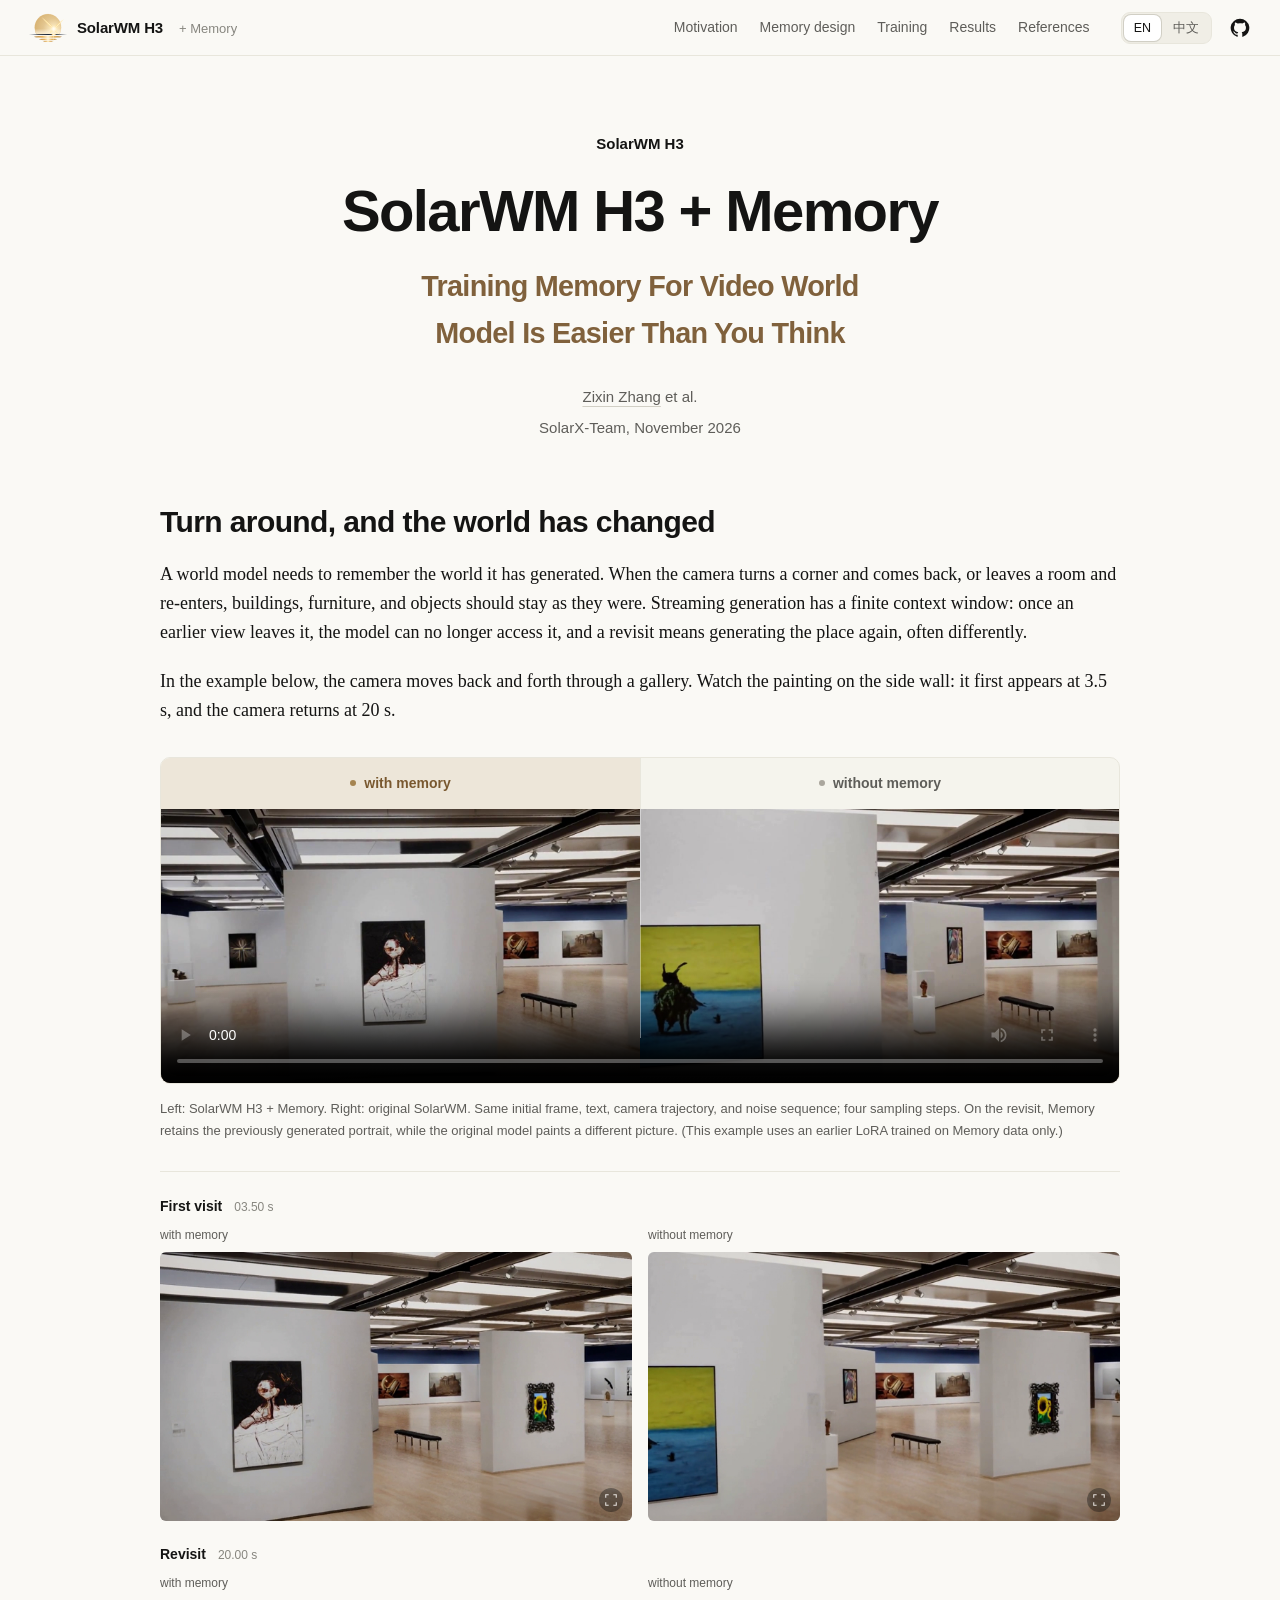
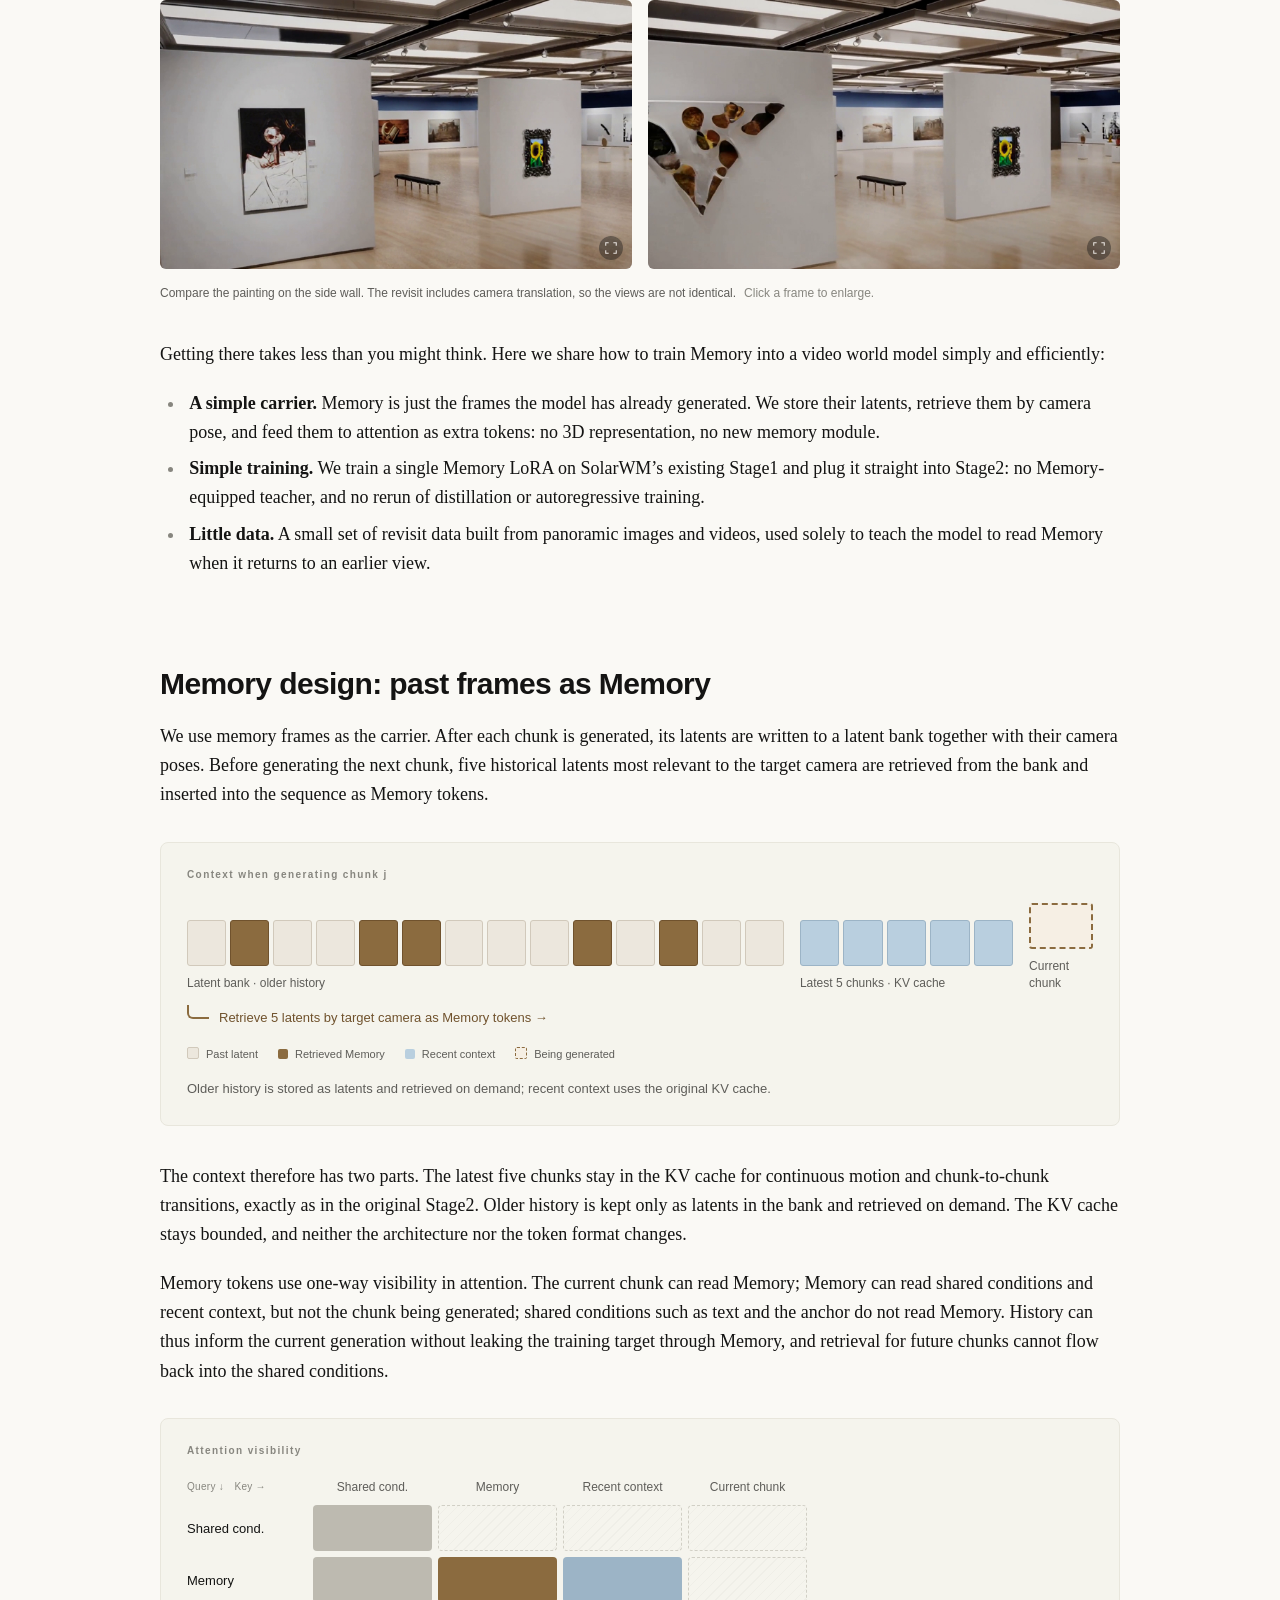
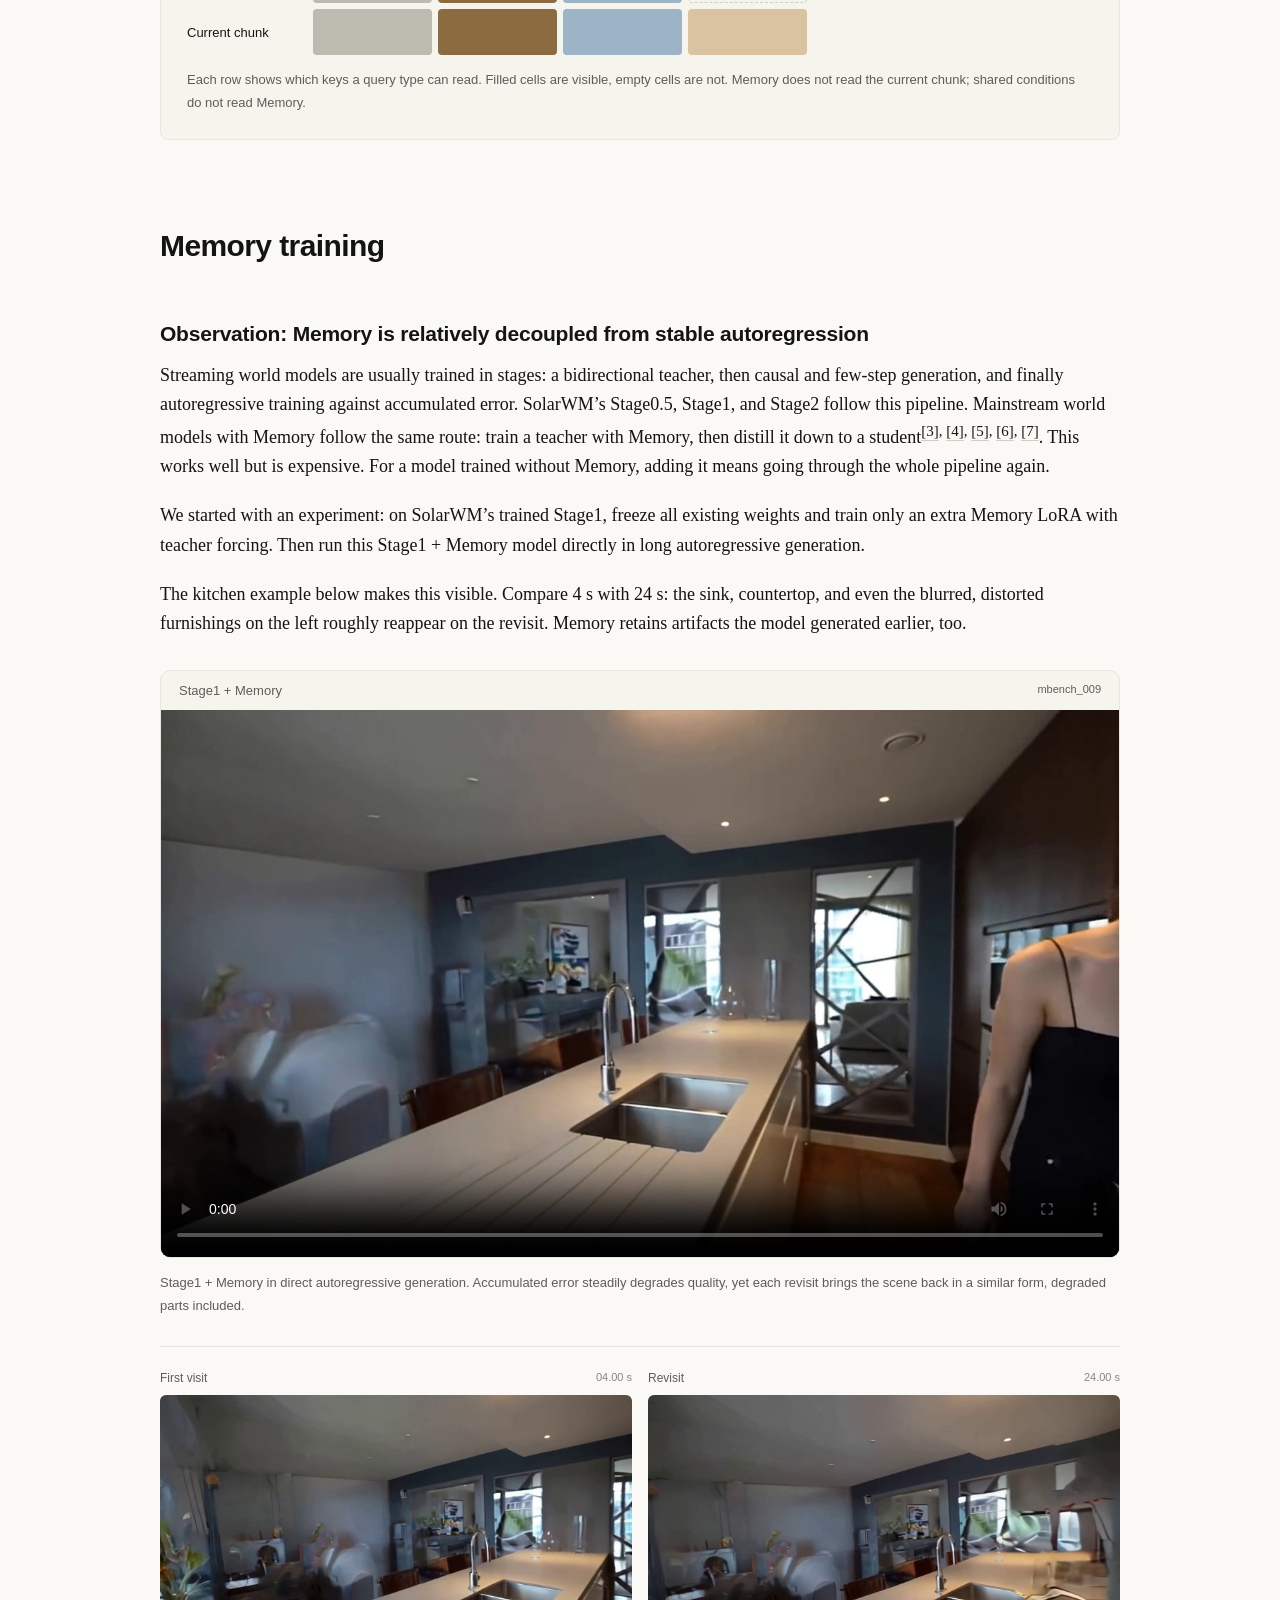
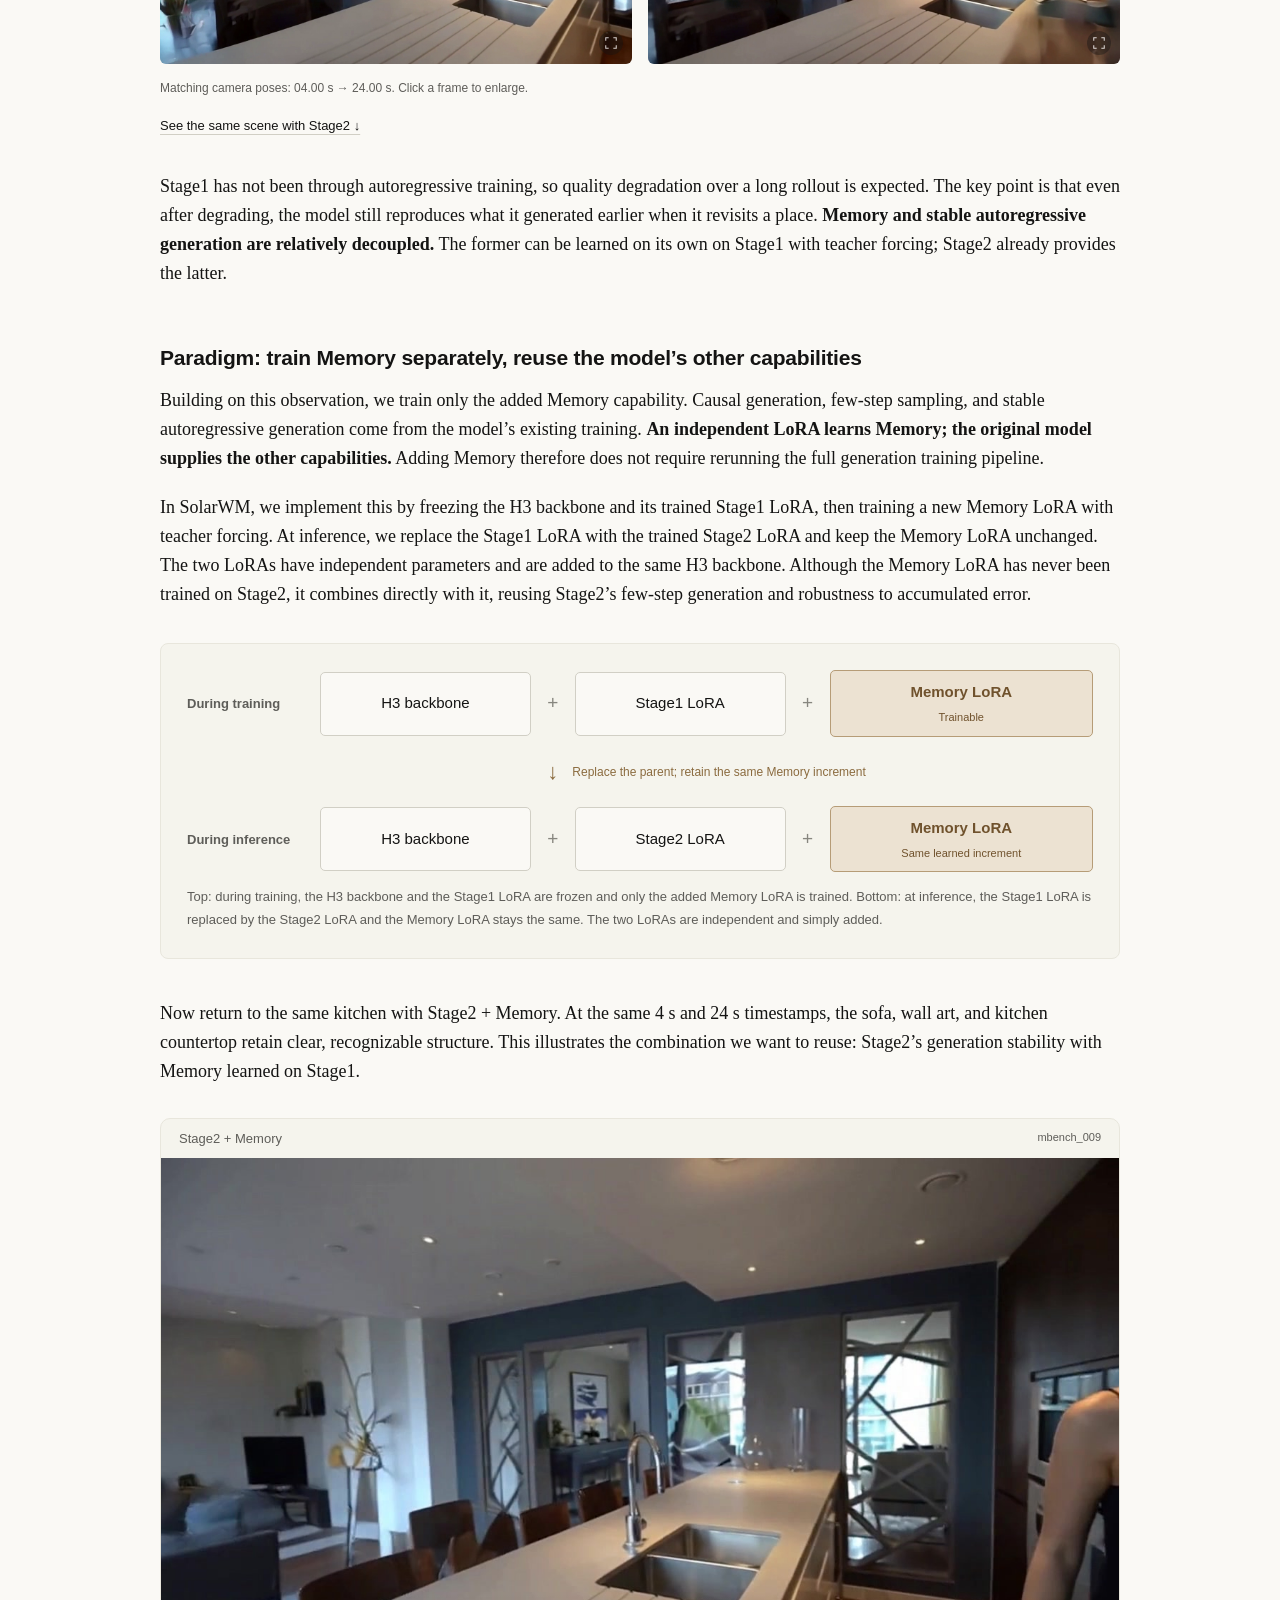
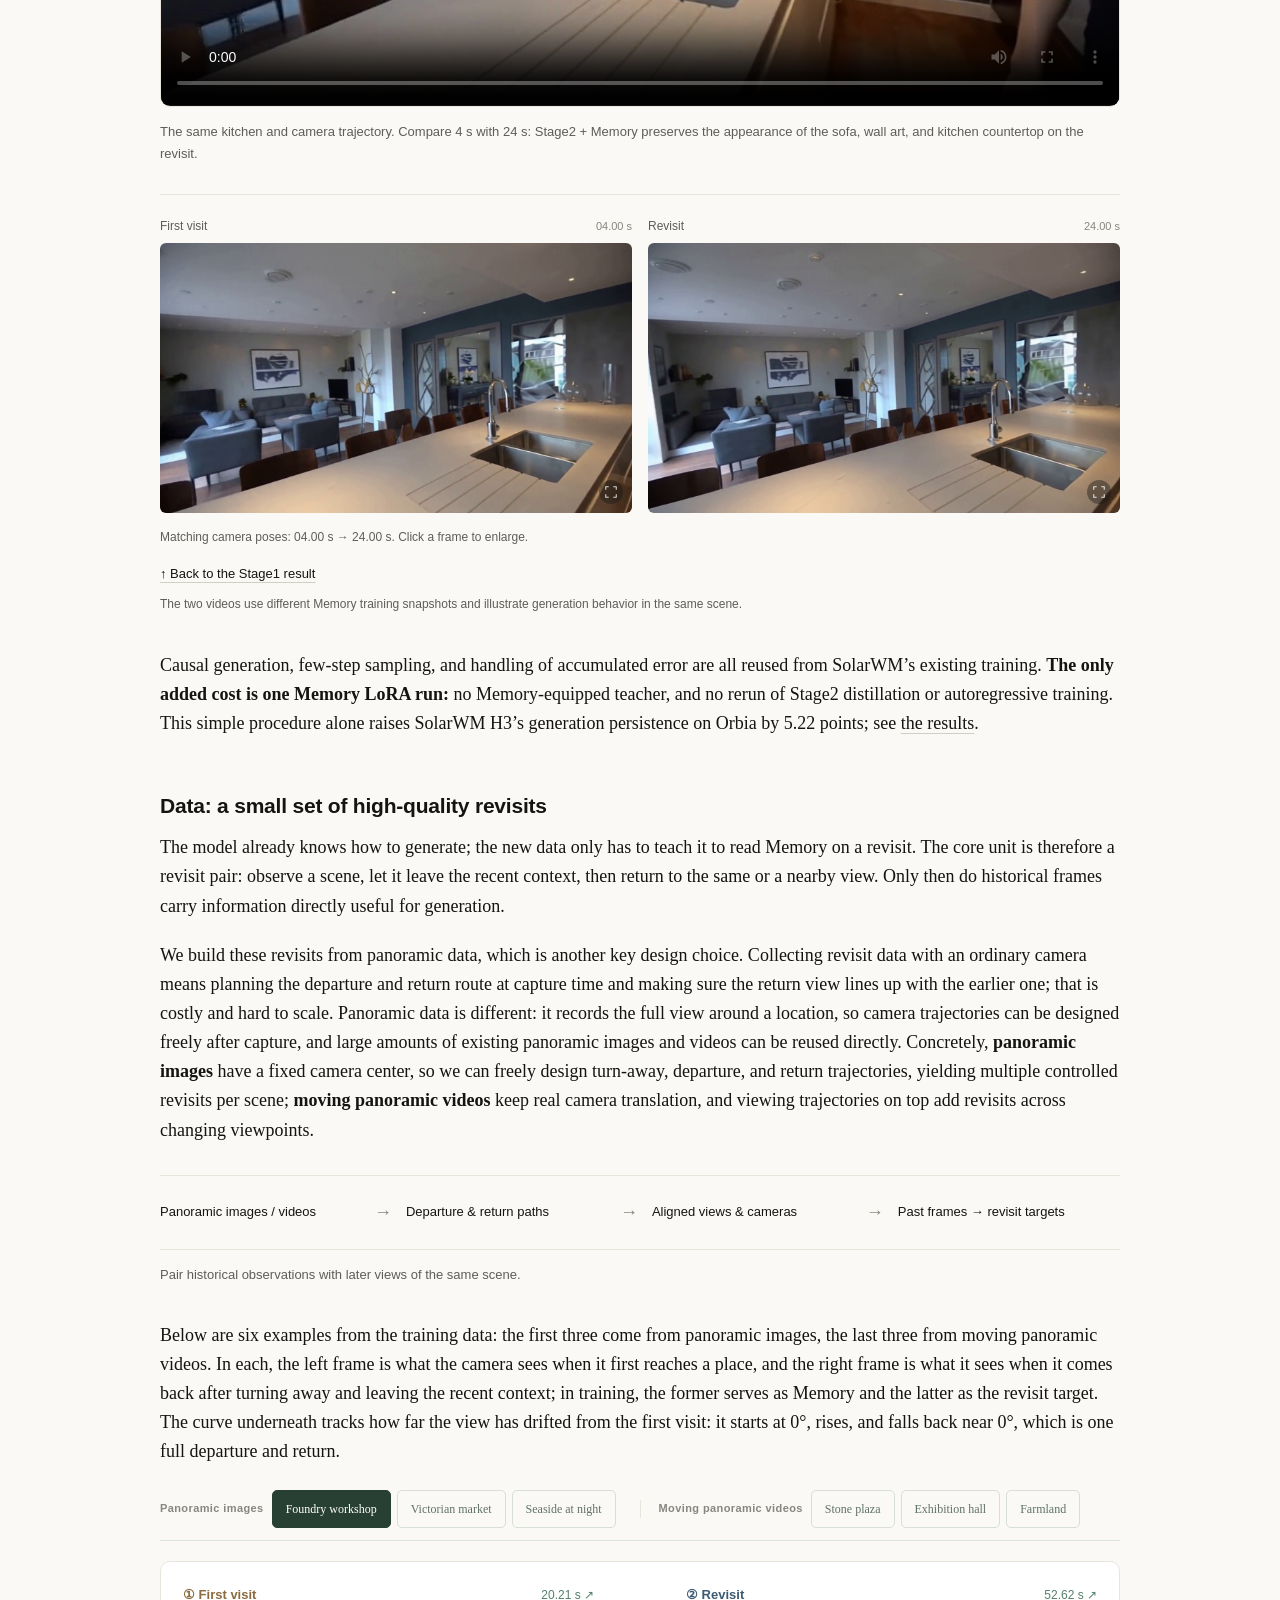
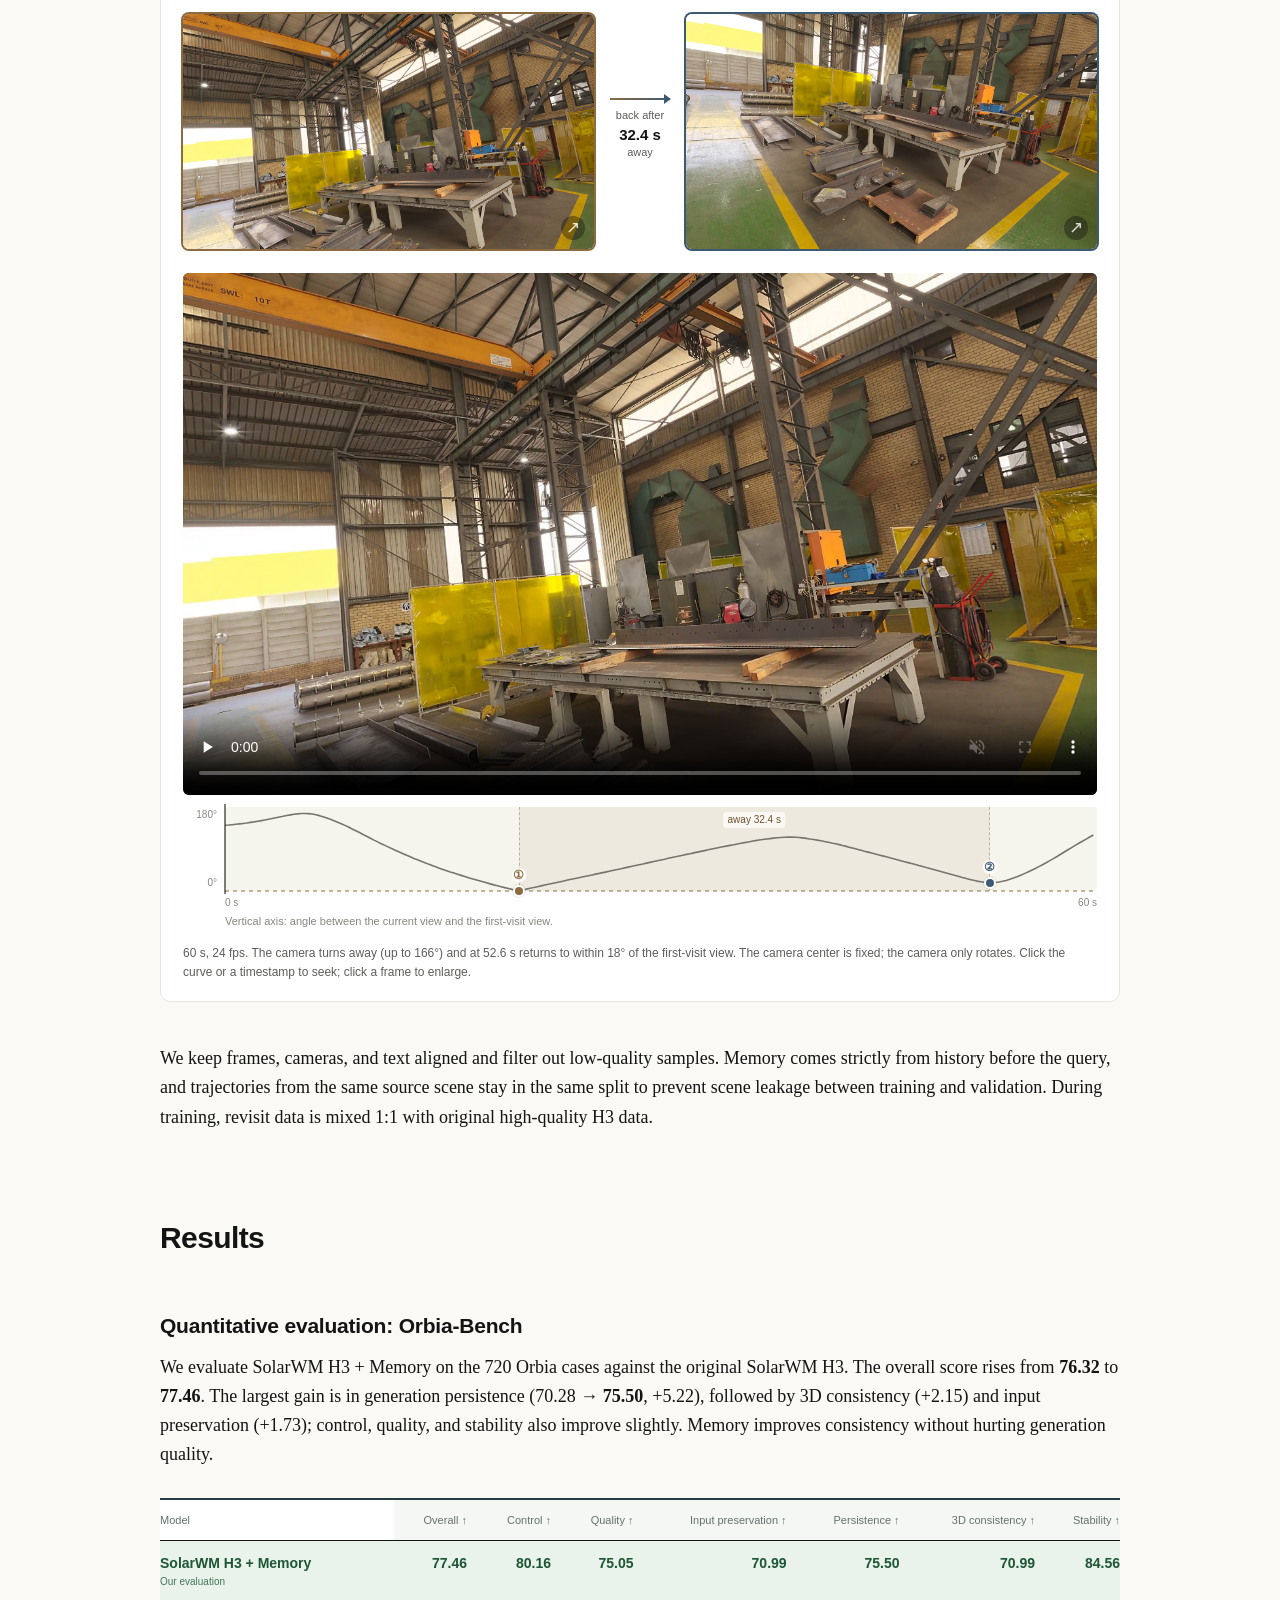
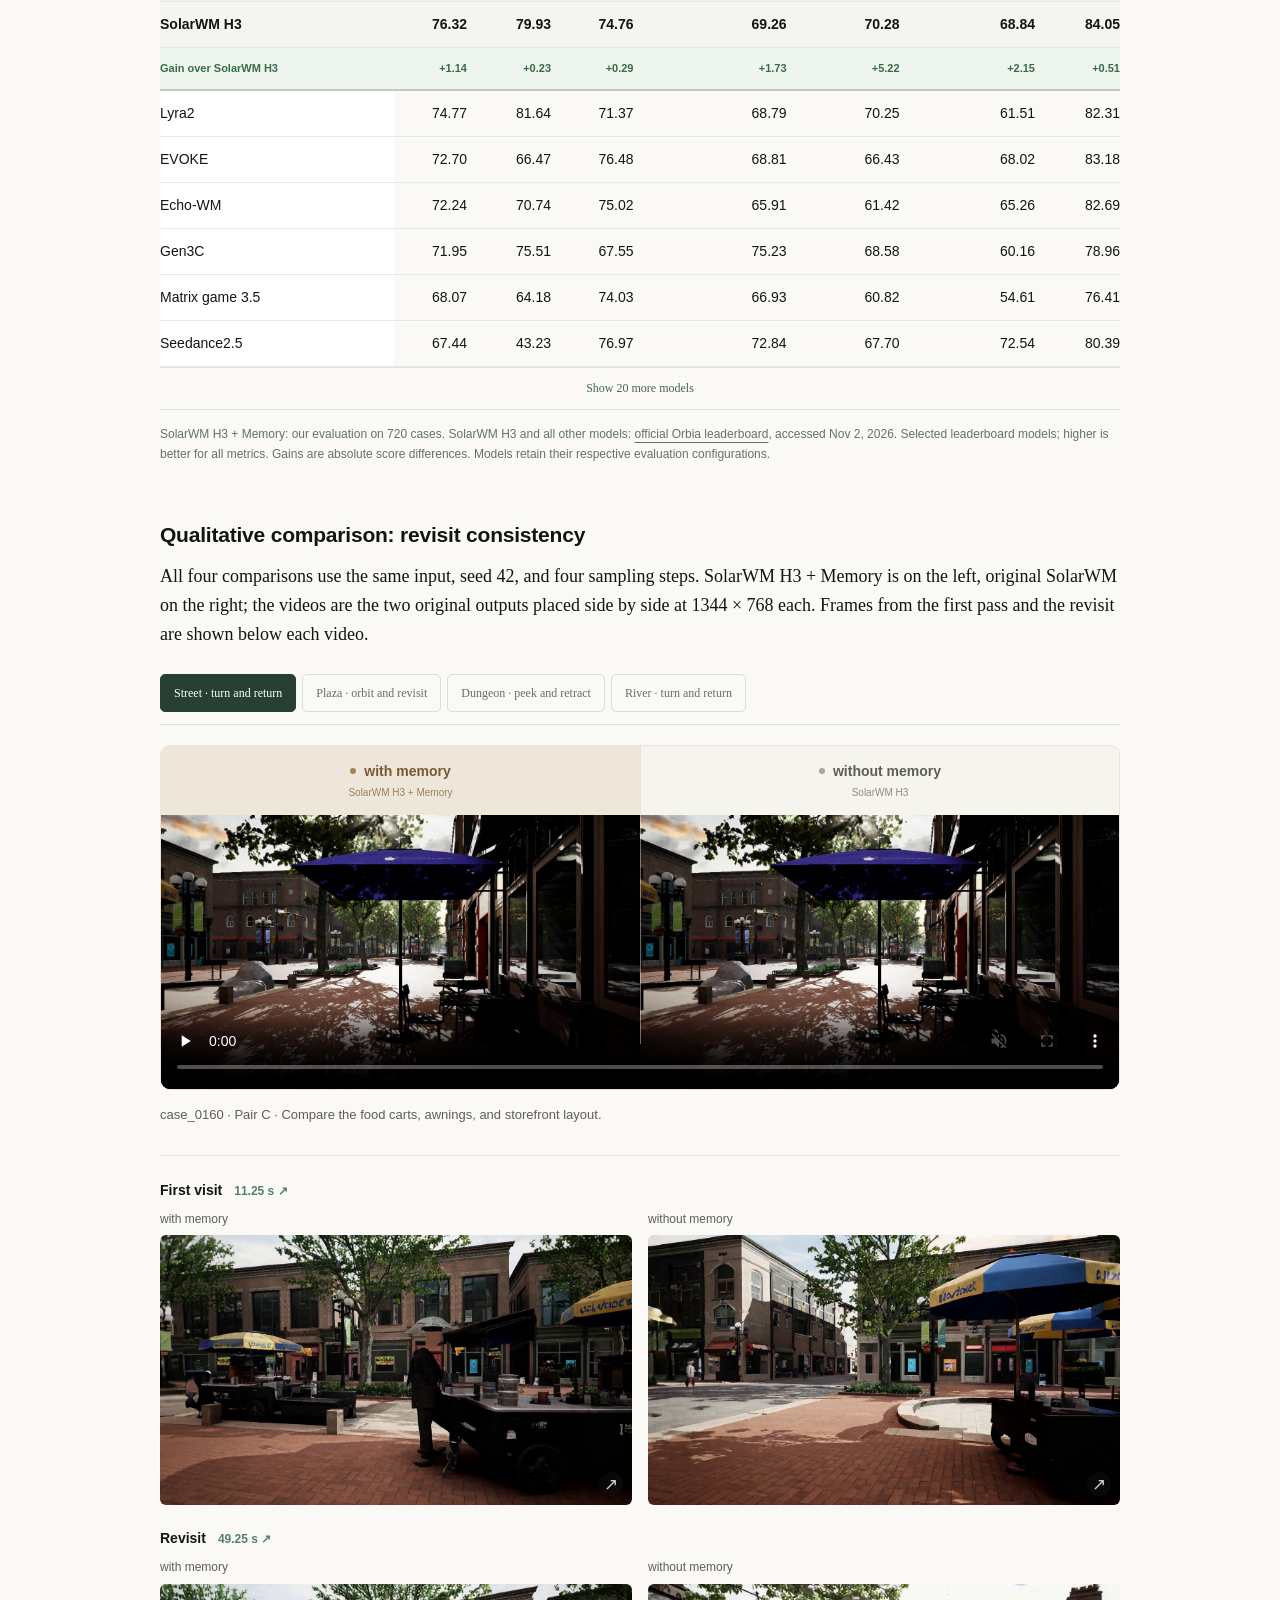
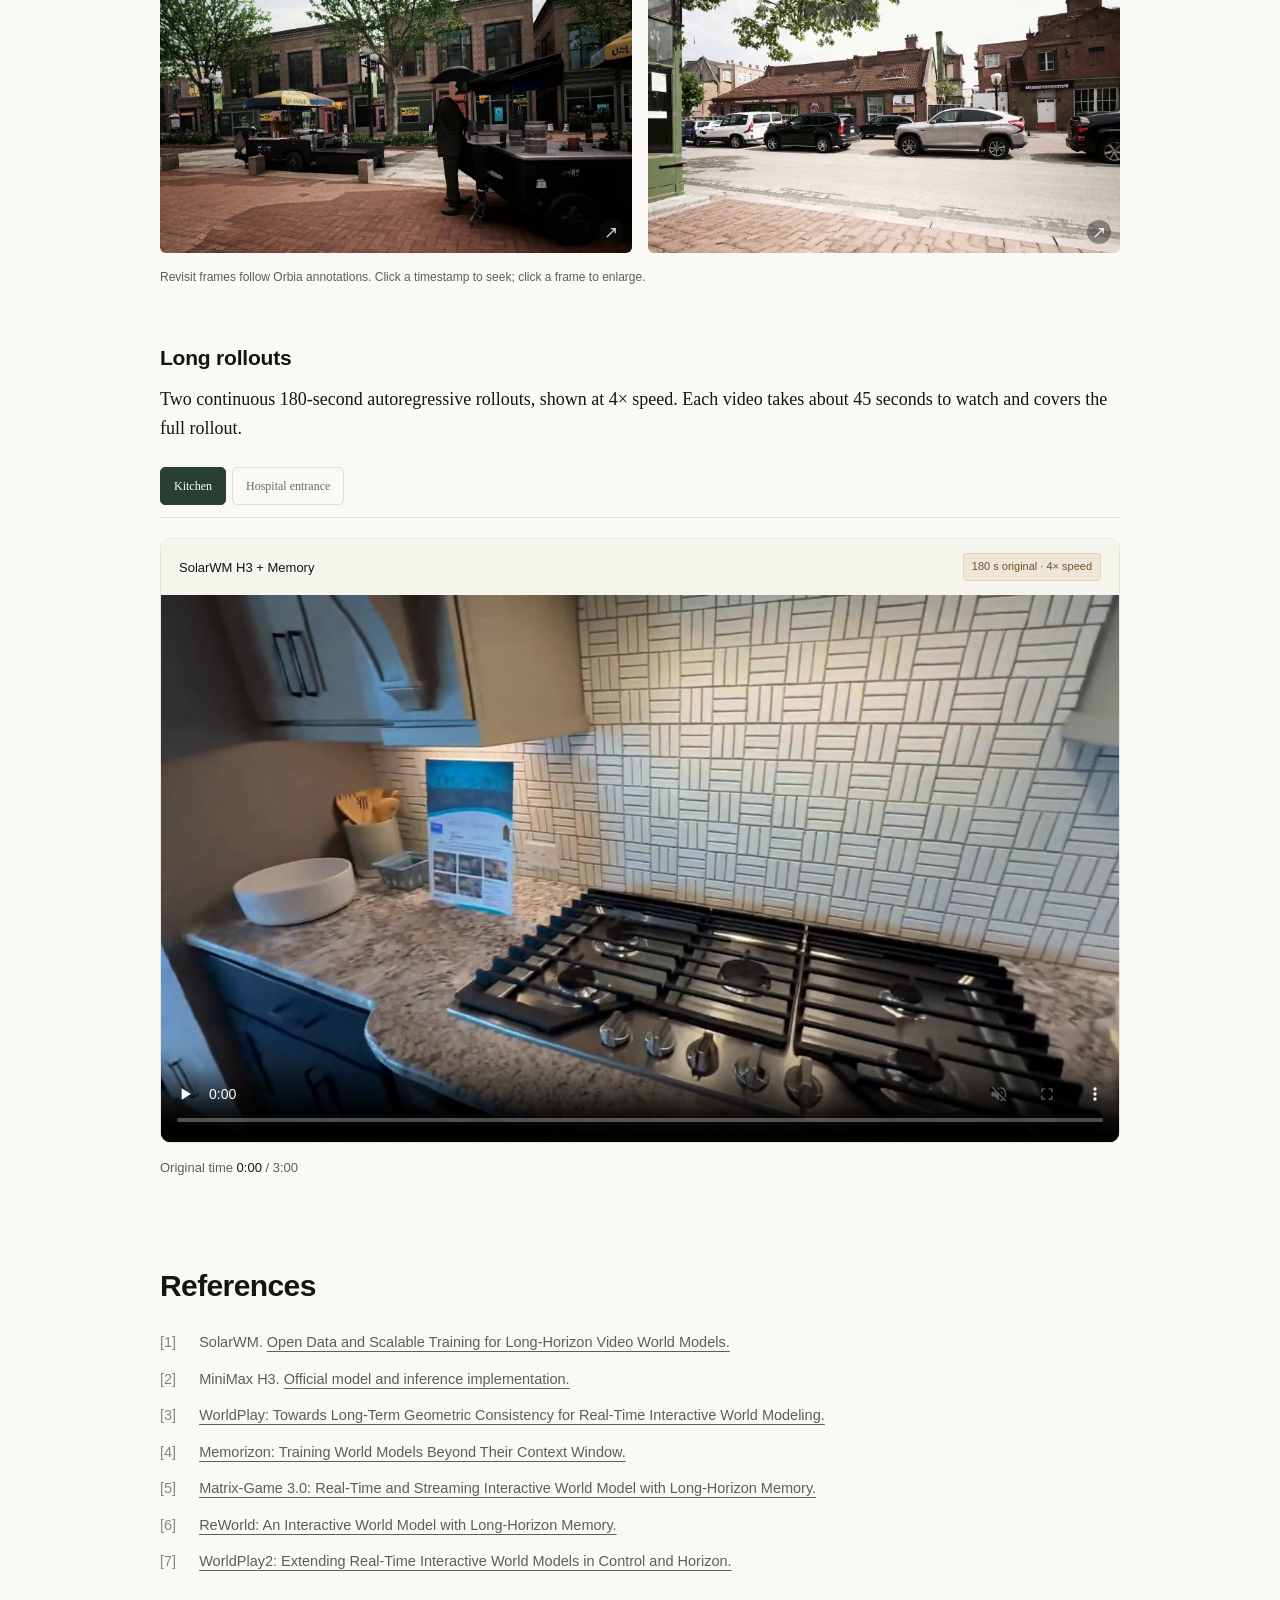
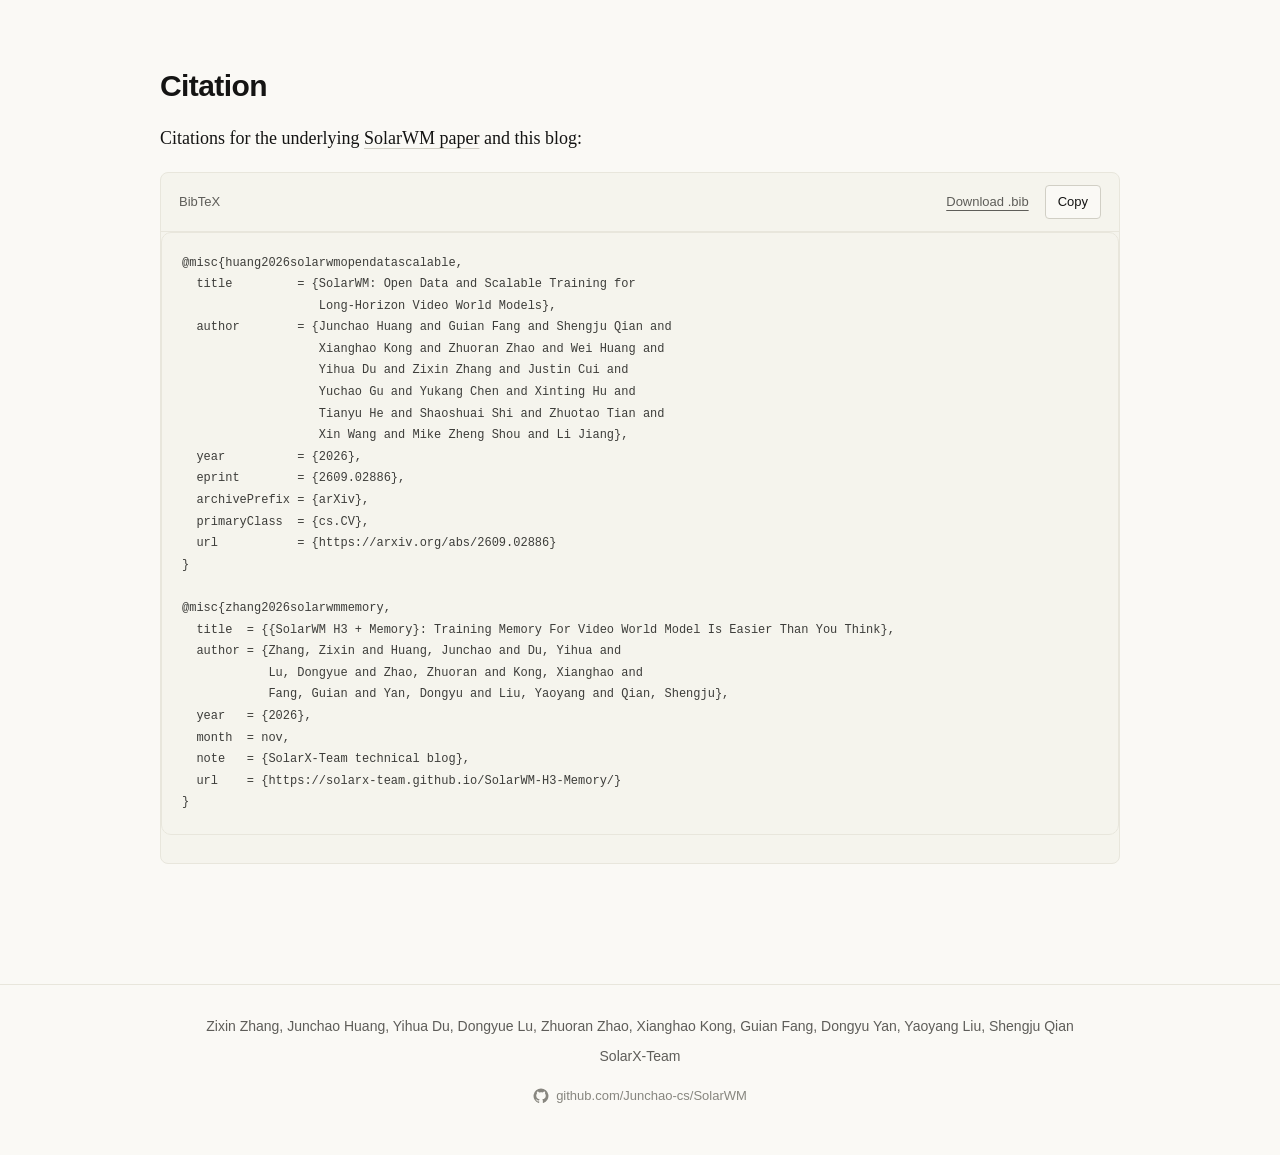
==== commit 2041b679: "Match the other SolarX-Team blogs: English by default, SolarWM H3 naming, shared icon set, GitHub li" ====
--- a/en.html
+++ b/en.html
@@ -1,30 +1 @@
-<!doctype html><html lang="en"><head><meta charset="utf-8"><meta name="viewport" content="width=device-width,initial-scale=1"><title>SolarWM-H3 + Memory — SolarX-Team</title><meta name="author" content="Zixin Zhang, Junchao Huang, Yihua Du, Dongyue Lu, Zhuoran Zhao, Xianghao Kong, Guian Fang, Dongyu Yan, Yaoyang Liu, Shengju Qian"><meta name="description" content="Revisit data, Memory LoRA training, and online historical retrieval for SolarWM H3."><link rel="icon" type="image/svg+xml" href="assets/favicon.svg"><link rel="stylesheet" href="assets/reference.css"><link rel="stylesheet" href="assets/memory.css"><script src="assets/app.js" defer></script></head><body id="top" data-language="en"><a class="skip-link" href="#article">Skip to article</a><header class="topbar"><a class="name" href="#top"><img class="team-logo" src="assets/solarx-team-logo.svg" width="40" height="40" alt="SolarX-Team"><span class="brand-label">SolarWM-H3 <small>+ Memory</small></span></a><nav class="nav" aria-label="Main navigation"><a href="#motivation">Motivation</a><a href="#inference">Memory design</a><a href="#training">Training</a><a href="#experiments">Results</a><a href="#references">References</a></nav><button class="toc-btn" type="button" aria-expanded="false" aria-controls="contents">☰ Contents</button><div class="segmented" aria-label="Language"><a data-language="en" lang="en" href="en.html" aria-current="page">EN</a><a data-language="zh" lang="zh" href="index.html" >中文</a></div></header><aside class="toc" id="contents"><nav aria-label="Contents"><a href="#motivation">Motivation</a><a href="#inference">Memory design</a><a href="#training">Training</a><a class="sub" href="#observation">Observation: Memory is relatively decoupled from stable autoregression</a><a class="sub" href="#paradigm">Paradigm: train Memory separately, reuse the model’s other capabilities</a><a class="sub" href="#data">Data: a small set of high-quality revisits</a><a href="#experiments">Results</a><a class="sub" href="#results">Quantitative evaluation: Orbia-Bench</a><a class="sub" href="#qualitative">Qualitative comparison: revisit consistency</a><a class="sub" href="#long-rollout">Long rollouts</a><a href="#references">References</a><a href="#citation">Citation</a></nav></aside><main><article class="post" id="article"><header class="post-header"><p class="eyebrow">SolarWM H3</p><h1>SolarWM-H3 + Memory</h1><p class="keywords">Training Memory For Video World Model Is Easier Than You Think</p><p class="byline"><span class="author-fold"><a class="author-name" href="https://zixinzhang02.github.io/" target="_blank" rel="noopener noreferrer">Zixin Zhang</a><span class="author-etal"> et al.</span><span class="author-rest" id="author-rest" hidden>, <a class="author-name" href="https://junchao-cs.github.io/" target="_blank" rel="noopener noreferrer">Junchao Huang</a>, <a class="author-name" href="https://hit-perfect.github.io/" target="_blank" rel="noopener noreferrer">Yihua Du</a>, <a class="author-name" href="https://dylanorange.github.io/" target="_blank" rel="noopener noreferrer">Dongyue Lu</a>, <a class="author-name" href="https://alicezrzhao.github.io/" target="_blank" rel="noopener noreferrer">Zhuoran Zhao</a>, <a class="author-name" href="https://refkxh.github.io/" target="_blank" rel="noopener noreferrer">Xianghao Kong</a>, <a class="author-name" href="https://enderfga.cn/" target="_blank" rel="noopener noreferrer">Guian Fang</a>, <a class="author-name" href="https://me.starydy.xyz/" target="_blank" rel="noopener noreferrer">Dongyu Yan</a>, <a class="author-name" href="https://lazysheeeeeep.github.io/" target="_blank" rel="noopener noreferrer">Yaoyang Liu</a>, <a class="author-name" href="https://thesouthfrog.com/about.me/" target="_blank" rel="noopener noreferrer">Shengju Qian</a></span></span></p><p class="byline team">SolarX-Team · November 2026</p></header><section class="article-section" id="motivation"><h2>Turn around, and the world has changed</h2><p>A world model needs to remember the world it has generated. When the camera turns a corner and comes back, or leaves a room and re-enters, buildings, furniture, and objects should stay as they were. Streaming generation has a finite context window: once an earlier view leaves it, the model can no longer access it, and a revisit means generating the place again, often differently.</p><p>In the example below, the camera moves back and forth through a gallery. Watch the painting on the side wall: it first appears at 3.5 s, and the camera returns at 20 s.</p><figure class="video-figure"><div class="video-panel"><div class="comparison-labels"><span class="with-label">with memory</span><span>without memory</span></div><div class="video-surface paired-surface"><video controls playsinline preload="metadata" poster="assets/gallery-comparison.jpg" aria-label="Left: SolarWM-H3 + Memory. Right: original SolarWM. Same initial frame, text, camera trajectory, and noise sequence; four sampling steps. On the revisit, Memory retains the previously generated portrait, while the original model paints a different picture. (This example uses an earlier LoRA trained on Memory data only.)"><source src="assets/gallery-comparison.mp4" type="video/mp4"></video></div></div><figcaption>Left: SolarWM-H3 + Memory. Right: original SolarWM. Same initial frame, text, camera trajectory, and noise sequence; four sampling steps. On the revisit, Memory retains the previously generated portrait, while the original model paints a different picture. (This example uses an earlier LoRA trained on Memory data only.)</figcaption><div class="visit-panel"><div class="visit-row"><div class="visit-row-title">First visit <span>03.50 s</span></div><div class="visit-grid"><div class="visit-card"><div class="visit-card-label">with memory<span>03.50 s</span></div><button type="button" class="frame-zoom" data-frame="assets/gallery-with-first.png" data-caption="with memory · 03.50 s" aria-label="with memory · 03.50 s — Enlarge frame"><img src="assets/gallery-with-first.png" width="1344" height="768" loading="lazy" alt="with memory · 03.50 s"><span class="zoom-mark" aria-hidden="true"><svg width="14" height="14" viewBox="0 0 24 24" fill="none" stroke="currentColor" stroke-width="1.8"><path d="M8 3H3v5m13-5h5v5M3 16v5h5m13-5v5h-5"/></svg></span></button></div><div class="visit-card"><div class="visit-card-label">without memory<span>03.50 s</span></div><button type="button" class="frame-zoom" data-frame="assets/gallery-without-first.png" data-caption="without memory · 03.50 s" aria-label="without memory · 03.50 s — Enlarge frame"><img src="assets/gallery-without-first.png" width="1344" height="768" loading="lazy" alt="without memory · 03.50 s"><span class="zoom-mark" aria-hidden="true"><svg width="14" height="14" viewBox="0 0 24 24" fill="none" stroke="currentColor" stroke-width="1.8"><path d="M8 3H3v5m13-5h5v5M3 16v5h5m13-5v5h-5"/></svg></span></button></div></div></div><div class="visit-row"><div class="visit-row-title">Revisit <span>20.00 s</span></div><div class="visit-grid"><div class="visit-card"><div class="visit-card-label">with memory<span>20.00 s</span></div><button type="button" class="frame-zoom" data-frame="assets/gallery-with-revisit.png" data-caption="with memory · 20.00 s" aria-label="with memory · 20.00 s — Enlarge frame"><img src="assets/gallery-with-revisit.png" width="1344" height="768" loading="lazy" alt="with memory · 20.00 s"><span class="zoom-mark" aria-hidden="true"><svg width="14" height="14" viewBox="0 0 24 24" fill="none" stroke="currentColor" stroke-width="1.8"><path d="M8 3H3v5m13-5h5v5M3 16v5h5m13-5v5h-5"/></svg></span></button></div><div class="visit-card"><div class="visit-card-label">without memory<span>20.00 s</span></div><button type="button" class="frame-zoom" data-frame="assets/gallery-without-revisit.png" data-caption="without memory · 20.00 s" aria-label="without memory · 20.00 s — Enlarge frame"><img src="assets/gallery-without-revisit.png" width="1344" height="768" loading="lazy" alt="without memory · 20.00 s"><span class="zoom-mark" aria-hidden="true"><svg width="14" height="14" viewBox="0 0 24 24" fill="none" stroke="currentColor" stroke-width="1.8"><path d="M8 3H3v5m13-5h5v5M3 16v5h5m13-5v5h-5"/></svg></span></button></div></div></div><p class="visit-note">Compare the painting on the side wall. The revisit includes camera translation, so the views are not identical.<span>Click a frame to enlarge.</span></p></div></figure><p>Getting there takes less than you might think. Here we share how to train Memory into a video world model simply and efficiently:</p><ul><li><strong>A simple carrier.</strong> Memory is just the frames the model has already generated. We store their latents, retrieve them by camera pose, and feed them to attention as extra tokens: no 3D representation, no new memory module.</li><li><strong>Simple training.</strong> We train a single Memory LoRA on SolarWM’s existing Stage1 and plug it straight into Stage2: no Memory-equipped teacher, and no rerun of distillation or autoregressive training.</li><li><strong>Little data.</strong> A small set of revisit data built from panoramic images and videos, used solely to teach the model to read Memory when it returns to an earlier view.</li></ul></section>
-<section class="article-section" id="inference"><h2>Memory design: past frames as Memory</h2><p>We use memory frames as the carrier. After each chunk is generated, its latents are written to a latent bank together with their camera poses. Before generating the next chunk, five historical latents most relevant to the target camera are retrieved from the bank and inserted into the sequence as Memory tokens.</p><figure class="ctx-figure"><div class="small-label">Context when generating chunk j</div><div class="ctx-track"><div class="ctx-group ctx-bank"><div class="ctx-cells"><i class="b"></i><i class="b hit"></i><i class="b"></i><i class="b"></i><i class="b hit"></i><i class="b hit"></i><i class="b"></i><i class="b"></i><i class="b"></i><i class="b hit"></i><i class="b"></i><i class="b hit"></i><i class="b"></i><i class="b"></i></div><span>Latent bank · older history</span></div><div class="ctx-group ctx-recent"><div class="ctx-cells"><i class="r"></i><i class="r"></i><i class="r"></i><i class="r"></i><i class="r"></i></div><span>Latest 5 chunks · KV cache</span></div><div class="ctx-group ctx-current"><div class="ctx-cells"><i class="c"></i></div><span>Current chunk</span></div></div><div class="ctx-retrieve"><span class="ctx-retrieve-line" aria-hidden="true"></span><span class="ctx-retrieve-text">Retrieve 5 latents by target camera as Memory tokens →</span></div><div class="ctx-legend"><span class="lg-b">Past latent</span><span class="lg-h">Retrieved Memory</span><span class="lg-r">Recent context</span><span class="lg-c">Being generated</span></div><figcaption>Older history is stored as latents and retrieved on demand; recent context uses the original KV cache.</figcaption></figure><p>The context therefore has two parts. The latest five chunks stay in the KV cache for continuous motion and chunk-to-chunk transitions, exactly as in the original Stage2. Older history is kept only as latents in the bank and retrieved on demand. The KV cache stays bounded, and neither the architecture nor the token format changes.</p><p>Memory tokens use one-way visibility in attention. The current chunk can read Memory; Memory can read shared conditions and recent context, but not the chunk being generated; shared conditions such as text and the anchor do not read Memory. History can thus inform the current generation without leaking the training target through Memory, and retrieval for future chunks cannot flow back into the shared conditions.</p><figure class="mask-figure"><div class="small-label">Attention visibility</div><div class="mask-grid" role="table" aria-label="Attention visibility"><div class="mask-row" role="row"><span class="mask-corner" role="columnheader">Query ↓　Key →</span><span class="mask-col k-s" role="columnheader">Shared cond.</span><span class="mask-col k-m" role="columnheader">Memory</span><span class="mask-col k-r" role="columnheader">Recent context</span><span class="mask-col k-c" role="columnheader">Current chunk</span></div><div class="mask-row" role="row"><span class="mask-rowhead q-s" role="rowheader">Shared cond.</span><span class="mask-cell on k-s" role="cell" aria-label="visible"></span><span class="mask-cell off" role="cell" aria-label="not visible"></span><span class="mask-cell off" role="cell" aria-label="not visible"></span><span class="mask-cell off" role="cell" aria-label="not visible"></span></div><div class="mask-row" role="row"><span class="mask-rowhead q-m" role="rowheader">Memory</span><span class="mask-cell on k-s" role="cell" aria-label="visible"></span><span class="mask-cell on k-m" role="cell" aria-label="visible"></span><span class="mask-cell on k-r" role="cell" aria-label="visible"></span><span class="mask-cell off" role="cell" aria-label="not visible"></span></div><div class="mask-row" role="row"><span class="mask-rowhead q-c" role="rowheader">Current chunk</span><span class="mask-cell on k-s" role="cell" aria-label="visible"></span><span class="mask-cell on k-m" role="cell" aria-label="visible"></span><span class="mask-cell on k-r" role="cell" aria-label="visible"></span><span class="mask-cell on k-c" role="cell" aria-label="visible"></span></div></div><figcaption>Each row shows which keys a query type can read. Filled cells are visible, empty cells are not. Memory does not read the current chunk; shared conditions do not read Memory.</figcaption></figure></section>
-<section class="article-section" id="training"><h2>Memory training</h2><h3 id="observation" class="toc-anchor">Observation: Memory is relatively decoupled from stable autoregression</h3><p>Streaming world models are usually trained in stages: a bidirectional teacher, then causal and few-step generation, and finally autoregressive training against accumulated error. SolarWM’s Stage0.5, Stage1, and Stage2 follow this pipeline. Mainstream world models with Memory follow the same route: train a teacher with Memory, then distill it down to a student<sup><a href="#ref-3" title="WorldPlay">[3]</a>, <a href="#ref-4" title="Memorizon">[4]</a>, <a href="#ref-5" title="Matrix-Game 3.0">[5]</a>, <a href="#ref-6" title="ReWorld">[6]</a>, <a href="#ref-7" title="WorldPlay2">[7]</a></sup>. This works well but is expensive. For a model trained without Memory, adding it means going through the whole pipeline again.</p><p>We started with an experiment: on SolarWM’s trained Stage1, freeze all existing weights and train only an extra Memory LoRA with teacher forcing. Then run this Stage1 + Memory model directly in long autoregressive generation.</p><p>The kitchen example below makes this visible. Compare 4 s with 24 s: the sink, countertop, and even the blurred, distorted furnishings on the left roughly reappear on the revisit. Memory retains artifacts the model generated earlier, too.</p><figure class="video-figure stage-transfer-example" id="stage1-transfer-example"><div class="video-panel"><div class="single-video-label">Stage1 + Memory<span>mbench_009</span></div><div class="video-surface"><video controls playsinline preload="metadata" poster="assets/stage-transfer-20261103/stage1-mbench-009.jpg" aria-label="Stage1 + Memory · mbench_009"><source src="assets/stage-transfer-20261103/stage1-mbench-009.mp4" type="video/mp4"></video></div></div><figcaption>Stage1 + Memory in direct autoregressive generation. Accumulated error steadily degrades quality, yet each revisit brings the scene back in a similar form, degraded parts included.</figcaption><div class="visit-panel"><div class="visit-grid"><div class="visit-card"><div class="visit-card-label">First visit<span>04.00 s</span></div><button type="button" class="frame-zoom" data-frame="assets/stage-transfer-20261103/stage1-mbench-009-first-04s.png" data-caption="First visit · 04.00 s" aria-label="First visit · 04.00 s — Enlarge frame"><img src="assets/stage-transfer-20261103/stage1-mbench-009-first-04s.png" width="1344" height="768" loading="lazy" alt="First visit · 04.00 s"><span class="zoom-mark" aria-hidden="true"><svg width="14" height="14" viewBox="0 0 24 24" fill="none" stroke="currentColor" stroke-width="1.8"><path d="M8 3H3v5m13-5h5v5M3 16v5h5m13-5v5h-5"/></svg></span></button></div><div class="visit-card"><div class="visit-card-label">Revisit<span>24.00 s</span></div><button type="button" class="frame-zoom" data-frame="assets/stage-transfer-20261103/stage1-mbench-009-revisit-24s.png" data-caption="Revisit · 24.00 s" aria-label="Revisit · 24.00 s — Enlarge frame"><img src="assets/stage-transfer-20261103/stage1-mbench-009-revisit-24s.png" width="1344" height="768" loading="lazy" alt="Revisit · 24.00 s"><span class="zoom-mark" aria-hidden="true"><svg width="14" height="14" viewBox="0 0 24 24" fill="none" stroke="currentColor" stroke-width="1.8"><path d="M8 3H3v5m13-5h5v5M3 16v5h5m13-5v5h-5"/></svg></span></button></div></div><p class="visit-note">Matching camera poses: 04.00 s → 24.00 s. Click a frame to enlarge.</p></div><p class="stage-example-link"><a href="#stage2-transfer-example">See the same scene with Stage2 ↓</a></p></figure><p>Stage1 has not been through autoregressive training, so quality degradation over a long rollout is expected. The key point is that even after degrading, the model still reproduces what it generated earlier when it revisits a place. <strong>Memory and stable autoregressive generation are relatively decoupled.</strong> The former can be learned on its own on Stage1 with teacher forcing; Stage2 already provides the latter.</p><h3 id="paradigm" class="toc-anchor">Paradigm: train Memory separately, reuse the model’s other capabilities</h3><p>Building on this observation, we train only the added Memory capability. Causal generation, few-step sampling, and stable autoregressive generation come from the model’s existing training. <strong>An independent LoRA learns Memory; the original model supplies the other capabilities.</strong> Adding Memory therefore does not require rerunning the full generation training pipeline.</p><p>In SolarWM, we implement this by freezing the H3 backbone and its trained Stage1 LoRA, then training a new Memory LoRA with teacher forcing. At inference, we replace the Stage1 LoRA with the trained Stage2 LoRA and keep the Memory LoRA unchanged. The two LoRAs have independent parameters and are added to the same H3 backbone. Although the Memory LoRA has never been trained on Stage2, it combines directly with it, reusing Stage2’s few-step generation and robustness to accumulated error.</p><figure class="transfer-figure"><div class="transfer-row"><span class="transfer-label">During training</span><div class="transfer-weights"><span class="base-weight">H3 backbone</span><b>+</b><span class="parent-weight">Stage1 LoRA</span><b>+</b><span class="memory-weight">Memory LoRA<small>Trainable</small></span></div></div><div class="transfer-arrow">↓ <span>Replace the parent; retain the same Memory increment</span></div><div class="transfer-row"><span class="transfer-label">During inference</span><div class="transfer-weights"><span class="base-weight">H3 backbone</span><b>+</b><span class="parent-weight">Stage2 LoRA</span><b>+</b><span class="memory-weight">Memory LoRA<small>Same learned increment</small></span></div></div><figcaption>Top: during training, the H3 backbone and the Stage1 LoRA are frozen and only the added Memory LoRA is trained. Bottom: at inference, the Stage1 LoRA is replaced by the Stage2 LoRA and the Memory LoRA stays the same. The two LoRAs are independent and simply added.</figcaption></figure><p>Now return to the same kitchen with Stage2 + Memory. At the same 4 s and 24 s timestamps, the sofa, wall art, and kitchen countertop retain clear, recognizable structure. This illustrates the combination we want to reuse: Stage2’s generation stability with Memory learned on Stage1.</p><figure class="video-figure stage-transfer-example" id="stage2-transfer-example"><div class="video-panel"><div class="single-video-label">Stage2 + Memory<span>mbench_009</span></div><div class="video-surface"><video controls playsinline preload="metadata" poster="assets/stage-transfer-20261103/stage2-mbench-009.jpg" aria-label="Stage2 + Memory · mbench_009"><source src="assets/stage-transfer-20261103/stage2-mbench-009.mp4" type="video/mp4"></video></div></div><figcaption>The same kitchen and camera trajectory. Compare 4 s with 24 s: Stage2 + Memory preserves the appearance of the sofa, wall art, and kitchen countertop on the revisit.</figcaption><div class="visit-panel"><div class="visit-grid"><div class="visit-card"><div class="visit-card-label">First visit<span>04.00 s</span></div><button type="button" class="frame-zoom" data-frame="assets/stage-transfer-20261103/stage2-mbench-009-first-04s.png" data-caption="First visit · 04.00 s" aria-label="First visit · 04.00 s — Enlarge frame"><img src="assets/stage-transfer-20261103/stage2-mbench-009-first-04s.png" width="1344" height="768" loading="lazy" alt="First visit · 04.00 s"><span class="zoom-mark" aria-hidden="true"><svg width="14" height="14" viewBox="0 0 24 24" fill="none" stroke="currentColor" stroke-width="1.8"><path d="M8 3H3v5m13-5h5v5M3 16v5h5m13-5v5h-5"/></svg></span></button></div><div class="visit-card"><div class="visit-card-label">Revisit<span>24.00 s</span></div><button type="button" class="frame-zoom" data-frame="assets/stage-transfer-20261103/stage2-mbench-009-revisit-24s.png" data-caption="Revisit · 24.00 s" aria-label="Revisit · 24.00 s — Enlarge frame"><img src="assets/stage-transfer-20261103/stage2-mbench-009-revisit-24s.png" width="1344" height="768" loading="lazy" alt="Revisit · 24.00 s"><span class="zoom-mark" aria-hidden="true"><svg width="14" height="14" viewBox="0 0 24 24" fill="none" stroke="currentColor" stroke-width="1.8"><path d="M8 3H3v5m13-5h5v5M3 16v5h5m13-5v5h-5"/></svg></span></button></div></div><p class="visit-note">Matching camera poses: 04.00 s → 24.00 s. Click a frame to enlarge.</p></div><p class="stage-example-link"><a href="#stage1-transfer-example">↑ Back to the Stage1 result</a></p><p class="stage-example-note">The two videos use different Memory training snapshots and illustrate generation behavior in the same scene.</p></figure><p>Causal generation, few-step sampling, and handling of accumulated error are all reused from SolarWM’s existing training. <strong>The only added cost is one Memory LoRA run:</strong> no Memory-equipped teacher, and no rerun of Stage2 distillation or autoregressive training. This simple procedure alone raises SolarWM-H3’s generation persistence on Orbia by 5.22 points; see <a href="#results">the results</a>.</p><h3 id="data" class="toc-anchor">Data: a small set of high-quality revisits</h3><p>The model already knows how to generate; the new data only has to teach it to read Memory on a revisit. The core unit is therefore a revisit pair: observe a scene, let it leave the recent context, then return to the same or a nearby view. Only then do historical frames carry information directly useful for generation.</p><p>We build these revisits from panoramic data, which is another key design choice. Collecting revisit data with an ordinary camera means planning the departure and return route at capture time and making sure the return view lines up with the earlier one; that is costly and hard to scale. Panoramic data is different: it records the full view around a location, so camera trajectories can be designed freely after capture, and large amounts of existing panoramic images and videos can be reused directly. Concretely, <strong>panoramic images</strong> have a fixed camera center, so we can freely design turn-away, departure, and return trajectories, yielding multiple controlled revisits per scene; <strong>moving panoramic videos</strong> keep real camera translation, and viewing trajectories on top add revisits across changing viewpoints.</p><figure class="data-figure"><div class="data-flow"><span>Panoramic images / videos</span><b aria-hidden="true">→</b><span>Departure & return paths</span><b aria-hidden="true">→</b><span>Aligned views & cameras</span><b aria-hidden="true">→</b><span>Past frames → revisit targets</span></div><figcaption>Pair historical observations with later views of the same scene.</figcaption></figure><p>Below are six examples from the training data: the first three come from panoramic images, the last three from moving panoramic videos. In each, the left frame is what the camera sees when it first reaches a place, and the right frame is what it sees when it comes back after turning away and leaving the recent context; in training, the former serves as Memory and the latter as the revisit target. The curve underneath tracks how far the view has drifted from the first visit: it starts at 0°, rises, and falls back near 0°, which is one full departure and return.</p><div class="case-gallery revisit-gallery"><div class="case-tabs" role="tablist" aria-label="Choose a case"><span class="tab-group-label" role="presentation">Panoramic images</span><button type="button" class="case-tab" role="tab" id="tab-revisit-static-industrial-workshop-foundry" aria-controls="panel-revisit-static-industrial-workshop-foundry" aria-selected="true" tabindex="0">Foundry workshop</button><button type="button" class="case-tab" role="tab" id="tab-revisit-static-leadenhall-market" aria-controls="panel-revisit-static-leadenhall-market" aria-selected="false" tabindex="-1">Victorian market</button><button type="button" class="case-tab" role="tab" id="tab-revisit-static-ambientcg" aria-controls="panel-revisit-static-ambientcg" aria-selected="false" tabindex="-1">Seaside at night</button><span class="tab-group-label" role="presentation">Moving panoramic videos</span><button type="button" class="case-tab" role="tab" id="tab-revisit-moving-pano-1217" aria-controls="panel-revisit-moving-pano-1217" aria-selected="false" tabindex="-1">Stone plaza</button><button type="button" class="case-tab" role="tab" id="tab-revisit-moving-pano-1084" aria-controls="panel-revisit-moving-pano-1084" aria-selected="false" tabindex="-1">Exhibition hall</button><button type="button" class="case-tab" role="tab" id="tab-revisit-moving-pano-1088" aria-controls="panel-revisit-moving-pano-1088" aria-selected="false" tabindex="-1">Farmland</button></div><div class="case-panel" role="tabpanel" id="panel-revisit-static-industrial-workshop-foundry" aria-labelledby="tab-revisit-static-industrial-workshop-foundry"><figure class="rv-figure"><div class="rv-pair"><div class="rv-frame rv-first"><div class="rv-frame-head"><span class="rv-tag">① First visit</span><button type="button" class="seek-frame" data-time="20.208333333333332">20.21 s ↗</button></div><button type="button" class="frame-zoom" data-frame="assets/results-20261102/data-v3/static-industrial-workshop-foundry/first.png" data-caption="Foundry workshop · ① First visit · 20.21 s" aria-label="Foundry workshop · ① First visit · 20.21 s"><img src="assets/results-20261102/data-v3/static-industrial-workshop-foundry/first.png" width="1344" height="768" loading="lazy" alt="Foundry workshop · ① First visit"><span class="zoom-mark" aria-hidden="true">↗</span></button></div><div class="rv-link" aria-hidden="true"><span class="rv-link-arrow"></span><span class="rv-link-text">back after<br><b>32.4 s</b><br>away</span></div><div class="rv-frame rv-revisit"><div class="rv-frame-head"><span class="rv-tag">② Revisit</span><button type="button" class="seek-frame" data-time="52.625">52.62 s ↗</button></div><button type="button" class="frame-zoom" data-frame="assets/results-20261102/data-v3/static-industrial-workshop-foundry/revisit.png" data-caption="Foundry workshop · ② Revisit · 52.62 s" aria-label="Foundry workshop · ② Revisit · 52.62 s"><img src="assets/results-20261102/data-v3/static-industrial-workshop-foundry/revisit.png" width="1344" height="768" loading="lazy" alt="Foundry workshop · ② Revisit"><span class="zoom-mark" aria-hidden="true">↗</span></button></div></div><div class="rv-media"><video controls muted playsinline preload="none" poster="assets/results-20261102/data-v3/static-industrial-workshop-foundry/poster.jpg" aria-label="Foundry workshop"><source src="assets/results-20261102/data-v3/static-industrial-workshop-foundry/video.mp4" type="video/mp4"></video><div class="rv-track" data-duration="60.0" role="slider" tabindex="0" aria-label="View-angle curve, click to seek" aria-valuemin="0" aria-valuemax="60" aria-valuenow="0"><div class="rv-axis-y"><span>180°</span><span>0°</span></div><div class="rv-plot"><div class="rv-gap" style="left:33.68%;width:54.03%"><span>away 32.4 s</span></div><svg viewBox="0 0 1000 100" preserveAspectRatio="none" aria-hidden="true"><line class="rv-zero" x1="0" y1="100" x2="1000" y2="100"/><polyline points="0.0,21.8 4.2,21.5 8.3,21.1 12.5,20.6 16.7,20.1 20.8,19.6 25.0,19.0 29.2,18.3 33.3,17.7 37.5,16.9 41.7,16.2 45.8,15.4 50.0,14.6 54.2,13.7 58.3,12.8 62.5,11.9 66.7,11.1 70.8,10.2 75.0,9.4 79.2,8.7 83.3,8.2 87.5,7.8 91.7,7.7 95.8,7.9 100.0,8.4 104.2,9.3 108.3,10.3 112.5,11.6 116.7,13.1 120.8,14.6 125.0,16.3 129.2,18.1 133.3,19.9 137.5,21.9 141.7,23.9 145.8,26.1 150.0,28.2 154.2,30.4 158.3,32.7 162.5,34.9 166.7,37.2 170.8,39.4 175.0,41.5 179.2,43.7 183.3,45.7 187.5,47.8 191.7,49.8 195.8,51.8 200.0,53.7 204.2,55.6 208.3,57.5 212.5,59.3 216.7,61.2 220.8,62.9 225.0,64.6 229.2,66.3 233.3,68.0 237.5,69.6 241.7,71.2 245.8,72.8 250.0,74.3 254.2,75.8 258.3,77.3 262.5,78.7 266.7,80.1 270.8,81.4 275.0,82.8 279.2,84.1 283.3,85.4 287.5,86.7 291.7,87.9 295.8,89.1 300.0,90.3 304.2,91.5 308.3,92.7 312.5,93.8 316.7,94.9 320.8,96.0 325.0,97.1 329.2,98.1 333.3,99.2 337.5,99.8 341.7,98.8 345.8,97.8 350.0,96.8 354.2,95.8 358.3,94.9 362.5,93.9 366.7,92.9 370.8,92.0 375.0,91.1 379.2,90.1 383.3,89.2 387.5,88.3 391.7,87.3 395.8,86.4 400.0,85.5 404.2,84.6 408.3,83.7 412.5,82.7 416.7,81.8 420.8,80.9 425.0,79.9 429.2,79.0 433.3,78.1 437.5,77.2 441.7,76.2 445.8,75.3 450.0,74.4 454.2,73.4 458.3,72.5 462.5,71.6 466.7,70.6 470.8,69.7 475.0,68.7 479.2,67.8 483.3,66.8 487.5,65.9 491.7,64.9 495.8,64.0 500.0,63.0 504.2,62.1 508.3,61.1 512.5,60.2 516.7,59.3 520.8,58.3 525.0,57.4 529.2,56.4 533.3,55.6 537.5,54.6 541.7,53.7 545.8,52.8 550.0,51.9 554.2,51.0 558.3,50.1 562.5,49.2 566.7,48.3 570.8,47.4 575.0,46.6 579.2,45.7 583.3,44.9 587.5,44.1 591.7,43.2 595.8,42.4 600.0,41.6 604.2,40.8 608.3,40.0 612.5,39.3 616.7,38.7 620.8,38.1 625.0,37.6 629.2,37.1 633.3,36.7 637.5,36.3 641.7,36.1 645.8,35.9 650.0,35.8 654.2,36.0 658.3,36.3 662.5,36.8 666.7,37.4 670.8,38.1 675.0,38.7 679.2,39.4 683.3,40.2 687.5,41.1 691.7,41.9 695.8,42.9 700.0,43.8 704.2,44.8 708.3,45.9 712.5,46.9 716.7,48.1 720.8,49.2 725.0,50.3 729.2,51.4 733.3,52.6 737.5,53.7 741.7,54.8 745.8,55.9 750.0,57.1 754.2,58.2 758.3,59.3 762.5,60.4 766.7,61.6 770.8,62.7 775.0,63.9 779.2,65.1 783.3,66.2 787.5,67.3 791.7,68.5 795.8,69.7 800.0,70.8 804.2,72.1 808.3,73.2 812.5,74.4 816.7,75.6 820.8,76.8 825.0,78.0 829.2,79.2 833.3,80.4 837.5,81.6 841.7,82.8 845.8,84.0 850.0,85.1 854.2,86.2 858.3,87.2 862.5,88.2 866.7,88.9 870.8,89.6 875.0,89.9 879.2,90.0 883.3,89.8 887.5,89.3 891.7,88.4 895.8,87.4 900.0,86.1 904.2,84.6 908.3,83.0 912.5,81.2 916.7,79.3 920.8,77.4 925.0,75.3 929.2,73.2 933.3,71.0 937.5,68.7 941.7,66.3 945.8,63.9 950.0,61.4 954.2,58.9 958.3,56.3 962.5,53.6 966.7,50.9 970.8,48.3 975.0,45.7 979.2,43.2 983.3,40.7 987.5,38.2 991.7,35.7 995.8,33.3"/></svg><i class="rv-dot rv-dot-first" style="left:33.68%;bottom:0%"><b>①</b></i><i class="rv-dot rv-dot-revisit" style="left:87.71%;bottom:10.00%"><b>②</b></i><i class="rv-playhead" style="left:0%"></i></div><div class="rv-axis-x"><span>0 s</span><span>60 s</span></div></div><p class="rv-ylab">Vertical axis: angle between the current view and the first-visit view.</p></div><figcaption>60 s, 24 fps. The camera turns away (up to 166°) and at 52.6 s returns to within 18° of the first-visit view. The camera center is fixed; the camera only rotates. Click the curve or a timestamp to seek; click a frame to enlarge.</figcaption></figure></div><div class="case-panel" role="tabpanel" id="panel-revisit-static-leadenhall-market" aria-labelledby="tab-revisit-static-leadenhall-market" hidden><figure class="rv-figure"><div class="rv-pair"><div class="rv-frame rv-first"><div class="rv-frame-head"><span class="rv-tag">① First visit</span><button type="button" class="seek-frame" data-time="12.583333333333334">12.58 s ↗</button></div><button type="button" class="frame-zoom" data-frame="assets/results-20261102/data-v3/static-leadenhall-market/first.png" data-caption="Victorian market · ① First visit · 12.58 s" aria-label="Victorian market · ① First visit · 12.58 s"><img src="assets/results-20261102/data-v3/static-leadenhall-market/first.png" width="1344" height="768" loading="lazy" alt="Victorian market · ① First visit"><span class="zoom-mark" aria-hidden="true">↗</span></button></div><div class="rv-link" aria-hidden="true"><span class="rv-link-arrow"></span><span class="rv-link-text">back after<br><b>26.6 s</b><br>away</span></div><div class="rv-frame rv-revisit"><div class="rv-frame-head"><span class="rv-tag">② Revisit</span><button type="button" class="seek-frame" data-time="39.166666666666664">39.17 s ↗</button></div><button type="button" class="frame-zoom" data-frame="assets/results-20261102/data-v3/static-leadenhall-market/revisit.png" data-caption="Victorian market · ② Revisit · 39.17 s" aria-label="Victorian market · ② Revisit · 39.17 s"><img src="assets/results-20261102/data-v3/static-leadenhall-market/revisit.png" width="1344" height="768" loading="lazy" alt="Victorian market · ② Revisit"><span class="zoom-mark" aria-hidden="true">↗</span></button></div></div><div class="rv-media"><video controls muted playsinline preload="none" poster="assets/results-20261102/data-v3/static-leadenhall-market/poster.jpg" aria-label="Victorian market"><source src="assets/results-20261102/data-v3/static-leadenhall-market/video.mp4" type="video/mp4"></video><div class="rv-track" data-duration="60.0" role="slider" tabindex="0" aria-label="View-angle curve, click to seek" aria-valuemin="0" aria-valuemax="60" aria-valuenow="0"><div class="rv-axis-y"><span>180°</span><span>0°</span></div><div class="rv-plot"><div class="rv-gap" style="left:20.97%;width:44.31%"><span>away 26.6 s</span></div><svg viewBox="0 0 1000 100" preserveAspectRatio="none" aria-hidden="true"><line class="rv-zero" x1="0" y1="100" x2="1000" y2="100"/><polyline points="0.0,58.8 4.2,59.8 8.3,60.7 12.5,61.6 16.7,62.5 20.8,63.4 25.0,64.3 29.2,65.2 33.3,66.1 37.5,66.9 41.7,67.8 45.8,68.7 50.0,69.5 54.2,70.4 58.3,71.2 62.5,72.0 66.7,72.8 70.8,73.7 75.0,74.4 79.2,75.2 83.3,76.1 87.5,76.8 91.7,77.6 95.8,78.4 100.0,79.2 104.2,79.9 108.3,80.7 112.5,81.5 116.7,82.2 120.8,83.0 125.0,83.8 129.2,84.6 133.3,85.3 137.5,86.1 141.7,86.8 145.8,87.6 150.0,88.4 154.2,89.2 158.3,89.9 162.5,90.7 166.7,91.5 170.8,92.3 175.0,93.1 179.2,93.9 183.3,94.7 187.5,95.5 191.7,96.3 195.8,97.2 200.0,98.0 204.2,98.8 208.3,99.7 212.5,99.4 216.7,98.6 220.8,97.7 225.0,96.8 229.2,95.9 233.3,95.0 237.5,94.1 241.7,93.1 245.8,92.2 250.0,91.3 254.2,90.3 258.3,89.3 262.5,88.4 266.7,87.4 270.8,86.4 275.0,85.4 279.2,84.4 283.3,83.4 287.5,82.3 291.7,81.3 295.8,80.3 300.0,79.2 304.2,78.2 308.3,77.1 312.5,76.1 316.7,75.0 320.8,73.9 325.0,72.8 329.2,71.7 333.3,70.6 337.5,69.5 341.7,68.3 345.8,67.2 350.0,66.1 354.2,64.9 358.3,63.8 362.5,62.6 366.7,61.5 370.8,60.3 375.0,59.3 379.2,58.2 383.3,57.2 387.5,56.2 391.7,55.3 395.8,54.4 400.0,53.6 404.2,52.8 408.3,52.1 412.5,51.3 416.7,50.7 420.8,50.1 425.0,49.6 429.2,49.0 433.3,48.6 437.5,48.1 441.7,47.7 445.8,47.3 450.0,47.1 454.2,46.8 458.3,46.6 462.5,46.6 466.7,46.7 470.8,47.1 475.0,47.4 479.2,47.8 483.3,48.3 487.5,48.9 491.7,49.4 495.8,50.1 500.0,50.7 504.2,51.4 508.3,52.2 512.5,52.9 516.7,53.7 520.8,54.6 525.0,55.5 529.2,56.4 533.3,57.4 537.5,58.3 541.7,59.4 545.8,60.4 550.0,61.6 554.2,62.7 558.3,63.8 562.5,65.0 566.7,66.2 570.8,67.5 575.0,68.8 579.2,70.1 583.3,71.4 587.5,72.8 591.7,74.2 595.8,75.6 600.0,77.1 604.2,78.6 608.3,80.1 612.5,81.6 616.7,83.1 620.8,84.6 625.0,86.2 629.2,87.7 633.3,89.1 637.5,90.5 641.7,91.7 645.8,92.6 650.0,93.1 654.2,93.0 658.3,92.4 662.5,91.3 666.7,89.8 670.8,88.2 675.0,86.3 679.2,84.3 683.3,82.2 687.5,80.1 691.7,77.8 695.8,75.5 700.0,73.1 704.2,70.7 708.3,68.2 712.5,65.6 716.7,63.0 720.8,60.4 725.0,57.7 729.2,55.1 733.3,52.4 737.5,49.8 741.7,47.3 745.8,44.8 750.0,42.3 754.2,39.9 758.3,37.4 762.5,35.1 766.7,32.7 770.8,30.4 775.0,28.2 779.2,25.9 783.3,23.8 787.5,21.6 791.7,19.6 795.8,17.5 800.0,15.6 804.2,13.6 808.3,11.8 812.5,10.1 816.7,8.4 820.8,7.1 825.0,5.9 829.2,5.3 833.3,5.2 837.5,5.7 841.7,6.6 845.8,7.8 850.0,9.1 854.2,10.3 858.3,11.7 862.5,13.1 866.7,14.4 870.8,15.7 875.0,17.0 879.2,18.3 883.3,19.5 887.5,20.7 891.7,21.8 895.8,22.9 900.0,24.1 904.2,25.1 908.3,26.1 912.5,27.0 916.7,27.9 920.8,28.8 925.0,29.6 929.2,30.4 933.3,31.1 937.5,31.8 941.7,32.4 945.8,33.1 950.0,33.6 954.2,34.1 958.3,34.6 962.5,35.0 966.7,35.3 970.8,35.7 975.0,35.9 979.2,36.1 983.3,36.1 987.5,35.9 991.7,35.6 995.8,35.2"/></svg><i class="rv-dot rv-dot-first" style="left:20.97%;bottom:0%"><b>①</b></i><i class="rv-dot rv-dot-revisit" style="left:65.28%;bottom:6.89%"><b>②</b></i><i class="rv-playhead" style="left:0%"></i></div><div class="rv-axis-x"><span>0 s</span><span>60 s</span></div></div><p class="rv-ylab">Vertical axis: angle between the current view and the first-visit view.</p></div><figcaption>60 s, 24 fps. The camera turns away (up to 171°) and at 39.2 s returns to within 12° of the first-visit view. The camera center is fixed; the camera only rotates. Click the curve or a timestamp to seek; click a frame to enlarge.</figcaption></figure></div><div class="case-panel" role="tabpanel" id="panel-revisit-static-ambientcg" aria-labelledby="tab-revisit-static-ambientcg" hidden><figure class="rv-figure"><div class="rv-pair"><div class="rv-frame rv-first"><div class="rv-frame-head"><span class="rv-tag">① First visit</span><button type="button" class="seek-frame" data-time="11.166666666666666">11.17 s ↗</button></div><button type="button" class="frame-zoom" data-frame="assets/results-20261102/data-v3/static-ambientcg/first.png" data-caption="Seaside at night · ① First visit · 11.17 s" aria-label="Seaside at night · ① First visit · 11.17 s"><img src="assets/results-20261102/data-v3/static-ambientcg/first.png" width="1344" height="768" loading="lazy" alt="Seaside at night · ① First visit"><span class="zoom-mark" aria-hidden="true">↗</span></button></div><div class="rv-link" aria-hidden="true"><span class="rv-link-arrow"></span><span class="rv-link-text">back after<br><b>28.0 s</b><br>away</span></div><div class="rv-frame rv-revisit"><div class="rv-frame-head"><span class="rv-tag">② Revisit</span><button type="button" class="seek-frame" data-time="39.166666666666664">39.17 s ↗</button></div><button type="button" class="frame-zoom" data-frame="assets/results-20261102/data-v3/static-ambientcg/revisit.png" data-caption="Seaside at night · ② Revisit · 39.17 s" aria-label="Seaside at night · ② Revisit · 39.17 s"><img src="assets/results-20261102/data-v3/static-ambientcg/revisit.png" width="1344" height="768" loading="lazy" alt="Seaside at night · ② Revisit"><span class="zoom-mark" aria-hidden="true">↗</span></button></div></div><div class="rv-media"><video controls muted playsinline preload="none" poster="assets/results-20261102/data-v3/static-ambientcg/poster.jpg" aria-label="Seaside at night"><source src="assets/results-20261102/data-v3/static-ambientcg/video.mp4" type="video/mp4"></video><div class="rv-track" data-duration="60.0" role="slider" tabindex="0" aria-label="View-angle curve, click to seek" aria-valuemin="0" aria-valuemax="60" aria-valuenow="0"><div class="rv-axis-y"><span>180°</span><span>0°</span></div><div class="rv-plot"><div class="rv-gap" style="left:18.61%;width:46.67%"><span>away 28.0 s</span></div><svg viewBox="0 0 1000 100" preserveAspectRatio="none" aria-hidden="true"><line class="rv-zero" x1="0" y1="100" x2="1000" y2="100"/><polyline points="0.0,2.3 4.2,5.2 8.3,8.4 12.5,11.8 16.7,15.2 20.8,18.6 25.0,21.9 29.2,25.2 33.3,28.3 37.5,31.4 41.7,34.5 45.8,37.4 50.0,40.4 54.2,43.2 58.3,45.9 62.5,48.7 66.7,51.3 70.8,53.8 75.0,56.3 79.2,58.8 83.3,61.1 87.5,63.4 91.7,65.6 95.8,67.8 100.0,69.8 104.2,71.9 108.3,73.8 112.5,75.7 116.7,77.5 120.8,79.3 125.0,80.9 129.2,82.6 133.3,84.1 137.5,85.6 141.7,87.1 145.8,88.4 150.0,89.8 154.2,91.1 158.3,92.4 162.5,93.6 166.7,94.8 170.8,96.0 175.0,97.1 179.2,98.2 183.3,99.3 187.5,99.7 191.7,98.6 195.8,97.6 200.0,96.6 204.2,95.7 208.3,94.7 212.5,93.8 216.7,92.9 220.8,91.9 225.0,91.1 229.2,90.2 233.3,89.3 237.5,88.4 241.7,87.6 245.8,86.7 250.0,85.8 254.2,84.9 258.3,84.1 262.5,83.2 266.7,82.3 270.8,81.4 275.0,80.6 279.2,79.7 283.3,78.8 287.5,77.9 291.7,76.9 295.8,76.0 300.0,75.1 304.2,74.1 308.3,73.1 312.5,72.1 316.7,71.0 320.8,69.9 325.0,68.8 329.2,67.7 333.3,66.6 337.5,65.3 341.7,64.1 345.8,62.8 350.0,61.4 354.2,60.1 358.3,58.7 362.5,57.2 366.7,55.6 370.8,54.0 375.0,52.3 379.2,50.6 383.3,48.7 387.5,46.8 391.7,44.8 395.8,42.8 400.0,40.7 404.2,38.5 408.3,36.2 412.5,33.9 416.7,31.4 420.8,29.0 425.0,26.4 429.2,23.8 433.3,21.1 437.5,18.3 441.7,15.4 445.8,12.6 450.0,9.6 454.2,6.6 458.3,3.9 462.5,2.7 466.7,4.7 470.8,7.7 475.0,11.1 479.2,14.6 483.3,18.1 487.5,21.5 491.7,24.8 495.8,28.1 500.0,31.3 504.2,34.5 508.3,37.6 512.5,40.6 516.7,43.4 520.8,46.3 525.0,49.1 529.2,51.7 533.3,54.3 537.5,56.9 541.7,59.3 545.8,61.7 550.0,64.0 554.2,66.2 558.3,68.4 562.5,70.4 566.7,72.4 570.8,74.3 575.0,76.2 579.2,77.9 583.3,79.7 587.5,81.3 591.7,82.8 595.8,84.3 600.0,85.7 604.2,87.1 608.3,88.4 612.5,89.7 616.7,90.9 620.8,92.1 625.0,93.2 629.2,94.3 633.3,95.4 637.5,96.4 641.7,97.4 645.8,98.3 650.0,99.1 654.2,99.2 658.3,98.4 662.5,97.6 666.7,96.7 670.8,95.8 675.0,95.0 679.2,94.1 683.3,93.3 687.5,92.4 691.7,91.6 695.8,90.7 700.0,89.9 704.2,89.0 708.3,88.2 712.5,87.3 716.7,86.4 720.8,85.6 725.0,84.7 729.2,83.8 733.3,82.9 737.5,82.1 741.7,81.1 745.8,80.2 750.0,79.2 754.2,78.2 758.3,77.3 762.5,76.2 766.7,75.2 770.8,74.1 775.0,73.1 779.2,71.9 783.3,70.8 787.5,69.6 791.7,68.3 795.8,67.1 800.0,65.8 804.2,64.4 808.3,63.1 812.5,61.6 816.7,60.2 820.8,58.6 825.0,57.0 829.2,55.4 833.3,53.7 837.5,51.9 841.7,50.0 845.8,48.1 850.0,46.1 854.2,44.1 858.3,41.9 862.5,39.8 866.7,37.5 870.8,35.2 875.0,32.8 879.2,30.3 883.3,27.8 887.5,25.2 891.7,22.6 895.8,19.9 900.0,17.1 904.2,14.2 908.3,11.3 912.5,8.3 916.7,5.4 920.8,2.7 925.0,2.4 929.2,5.0 933.3,8.2 937.5,11.6 941.7,14.9 945.8,18.3 950.0,21.7 954.2,24.9 958.3,28.1 962.5,31.2 966.7,34.3 970.8,37.2 975.0,40.1 979.2,42.9 983.3,45.6 987.5,48.2 991.7,50.8 995.8,53.3"/></svg><i class="rv-dot rv-dot-first" style="left:18.61%;bottom:0%"><b>①</b></i><i class="rv-dot rv-dot-revisit" style="left:65.28%;bottom:0.72%"><b>②</b></i><i class="rv-playhead" style="left:0%"></i></div><div class="rv-axis-x"><span>0 s</span><span>60 s</span></div></div><p class="rv-ylab">Vertical axis: angle between the current view and the first-visit view.</p></div><figcaption>60 s, 24 fps. The camera turns away (up to 176°) and at 39.2 s returns to within 1° of the first-visit view. The camera center is fixed; the camera only rotates. Click the curve or a timestamp to seek; click a frame to enlarge.</figcaption></figure></div><div class="case-panel" role="tabpanel" id="panel-revisit-moving-pano-1217" aria-labelledby="tab-revisit-moving-pano-1217" hidden><figure class="rv-figure"><div class="rv-pair"><div class="rv-frame rv-first"><div class="rv-frame-head"><span class="rv-tag">① First visit</span><button type="button" class="seek-frame" data-time="18.583333333333332">18.58 s ↗</button></div><button type="button" class="frame-zoom" data-frame="assets/results-20261102/data-v3/moving-pano-1217/first.png" data-caption="Stone plaza · ① First visit · 18.58 s" aria-label="Stone plaza · ① First visit · 18.58 s"><img src="assets/results-20261102/data-v3/moving-pano-1217/first.png" width="1344" height="768" loading="lazy" alt="Stone plaza · ① First visit"><span class="zoom-mark" aria-hidden="true">↗</span></button></div><div class="rv-link" aria-hidden="true"><span class="rv-link-arrow"></span><span class="rv-link-text">back after<br><b>30.8 s</b><br>away</span></div><div class="rv-frame rv-revisit"><div class="rv-frame-head"><span class="rv-tag">② Revisit</span><button type="button" class="seek-frame" data-time="49.416666666666664">49.42 s ↗</button></div><button type="button" class="frame-zoom" data-frame="assets/results-20261102/data-v3/moving-pano-1217/revisit.png" data-caption="Stone plaza · ② Revisit · 49.42 s" aria-label="Stone plaza · ② Revisit · 49.42 s"><img src="assets/results-20261102/data-v3/moving-pano-1217/revisit.png" width="1344" height="768" loading="lazy" alt="Stone plaza · ② Revisit"><span class="zoom-mark" aria-hidden="true">↗</span></button></div></div><div class="rv-media"><video controls muted playsinline preload="none" poster="assets/results-20261102/data-v3/moving-pano-1217/poster.jpg" aria-label="Stone plaza"><source src="assets/results-20261102/data-v3/moving-pano-1217/video.mp4" type="video/mp4"></video><div class="rv-track" data-duration="60.0" role="slider" tabindex="0" aria-label="View-angle curve, click to seek" aria-valuemin="0" aria-valuemax="60" aria-valuenow="0"><div class="rv-axis-y"><span>180°</span><span>0°</span></div><div class="rv-plot"><div class="rv-gap" style="left:30.97%;width:51.39%"><span>away 30.8 s</span></div><svg viewBox="0 0 1000 100" preserveAspectRatio="none" aria-hidden="true"><line class="rv-zero" x1="0" y1="100" x2="1000" y2="100"/><polyline points="0.0,21.9 4.2,21.9 8.3,22.1 12.5,22.4 16.7,23.2 20.8,24.3 25.0,26.2 29.2,28.6 33.3,31.7 37.5,35.3 41.7,39.3 45.8,43.4 50.0,47.6 54.2,51.4 58.3,54.8 62.5,57.6 66.7,59.8 70.8,61.4 75.0,62.3 79.2,62.8 83.3,62.9 87.5,63.0 91.7,63.2 95.8,64.2 100.0,65.9 104.2,68.8 108.3,72.6 112.5,77.6 116.7,83.3 120.8,89.8 125.0,96.7 129.2,96.2 133.3,89.2 137.5,82.7 141.7,76.8 145.8,71.8 150.0,67.7 154.2,64.7 158.3,62.7 162.5,61.6 166.7,61.1 170.8,61.1 175.0,61.1 179.2,61.1 183.3,61.3 187.5,61.6 191.7,62.1 195.8,62.6 200.0,63.1 204.2,63.7 208.3,64.1 212.5,64.6 216.7,64.9 220.8,65.1 225.0,65.2 229.2,65.3 233.3,65.3 237.5,65.3 241.7,65.3 245.8,65.4 250.0,65.8 254.2,66.5 258.3,67.6 262.5,69.1 266.7,71.0 270.8,73.3 275.0,75.9 279.2,78.8 283.3,81.9 287.5,85.1 291.7,88.2 295.8,91.3 300.0,94.3 304.2,96.9 308.3,99.3 312.5,98.7 316.7,97.2 320.8,96.0 325.0,95.3 329.2,94.8 333.3,94.7 337.5,94.7 341.7,94.4 345.8,93.2 350.0,90.6 354.2,86.5 358.3,81.0 362.5,74.4 366.7,67.4 370.8,60.6 375.0,54.4 379.2,49.5 383.3,45.9 387.5,43.7 391.7,42.4 395.8,41.9 400.0,41.8 404.2,41.7 408.3,41.5 412.5,40.9 416.7,39.7 420.8,37.9 425.0,35.4 429.2,32.3 433.3,28.6 437.5,24.5 441.7,20.2 445.8,16.1 450.0,12.3 454.2,9.4 458.3,7.7 462.5,7.3 466.7,7.6 470.8,8.1 475.0,8.4 479.2,8.4 483.3,8.4 487.5,8.4 491.7,8.5 495.8,8.6 500.0,8.7 504.2,8.8 508.3,9.1 512.5,9.3 516.7,9.6 520.8,10.0 525.0,10.4 529.2,10.8 533.3,11.2 537.5,11.5 541.7,11.8 545.8,11.9 550.0,12.1 554.2,12.2 558.3,12.2 562.5,12.2 566.7,12.1 570.8,11.9 575.0,11.3 579.2,10.5 583.3,9.4 587.5,8.2 591.7,7.2 595.8,6.9 600.0,7.9 604.2,10.0 608.3,12.7 612.5,15.7 616.7,18.7 620.8,21.6 625.0,24.2 629.2,26.5 633.3,28.4 637.5,29.9 641.7,30.9 645.8,31.6 650.0,31.9 654.2,32.1 658.3,32.1 662.5,32.2 666.7,32.6 670.8,33.4 675.0,34.8 679.2,36.7 683.3,39.1 687.5,41.9 691.7,44.9 695.8,47.8 700.0,50.4 704.2,52.6 708.3,54.2 712.5,55.2 716.7,55.6 720.8,55.7 725.0,55.8 729.2,57.0 733.3,59.7 737.5,64.1 741.7,70.2 745.8,77.8 750.0,86.3 754.2,94.6 758.3,94.0 762.5,86.6 766.7,79.9 770.8,74.8 775.0,71.6 779.2,69.9 783.3,69.5 787.5,69.5 791.7,69.6 795.8,69.8 800.0,70.2 804.2,70.9 808.3,71.8 812.5,73.0 816.7,74.4 820.8,76.1 825.0,78.0 829.2,80.1 833.3,82.3 837.5,84.6 841.7,86.8 845.8,89.1 850.0,91.2 854.2,93.3 858.3,95.1 862.5,96.7 866.7,98.1 870.8,99.2 875.0,99.9 879.2,99.4 883.3,99.1 887.5,98.9 891.7,98.9 895.8,98.9 900.0,99.0 904.2,99.4 908.3,99.7 912.5,98.4 916.7,96.6 920.8,94.2 925.0,91.4 929.2,88.1 933.3,84.3 937.5,80.3 941.7,76.0 945.8,71.6 950.0,67.2 954.2,62.9 958.3,58.8 962.5,55.1 966.7,51.7 970.8,48.7 975.0,46.3 979.2,44.4 983.3,42.9 987.5,42.1 991.7,41.5 995.8,41.3"/></svg><i class="rv-dot rv-dot-first" style="left:30.97%;bottom:0%"><b>①</b></i><i class="rv-dot rv-dot-revisit" style="left:82.36%;bottom:22.61%"><b>②</b></i><i class="rv-playhead" style="left:0%"></i></div><div class="rv-axis-x"><span>0 s</span><span>60 s</span></div></div><p class="rv-ylab">Vertical axis: angle between the current view and the first-visit view.</p></div><figcaption>60 s, 24 fps. The camera turns away (up to 168°) and at 49.4 s returns to within 41° of the first-visit view. The camera also translates: at the revisit it is about 9.8 m from where it first saw the scene, so the two views have parallax. Click the curve or a timestamp to seek; click a frame to enlarge.</figcaption></figure></div><div class="case-panel" role="tabpanel" id="panel-revisit-moving-pano-1084" aria-labelledby="tab-revisit-moving-pano-1084" hidden><figure class="rv-figure"><div class="rv-pair"><div class="rv-frame rv-first"><div class="rv-frame-head"><span class="rv-tag">① First visit</span><button type="button" class="seek-frame" data-time="6.958333333333333">6.96 s ↗</button></div><button type="button" class="frame-zoom" data-frame="assets/results-20261102/data-v3/moving-pano-1084/first.png" data-caption="Exhibition hall · ① First visit · 6.96 s" aria-label="Exhibition hall · ① First visit · 6.96 s"><img src="assets/results-20261102/data-v3/moving-pano-1084/first.png" width="1344" height="768" loading="lazy" alt="Exhibition hall · ① First visit"><span class="zoom-mark" aria-hidden="true">↗</span></button></div><div class="rv-link" aria-hidden="true"><span class="rv-link-arrow"></span><span class="rv-link-text">back after<br><b>24.3 s</b><br>away</span></div><div class="rv-frame rv-revisit"><div class="rv-frame-head"><span class="rv-tag">② Revisit</span><button type="button" class="seek-frame" data-time="31.25">31.25 s ↗</button></div><button type="button" class="frame-zoom" data-frame="assets/results-20261102/data-v3/moving-pano-1084/revisit.png" data-caption="Exhibition hall · ② Revisit · 31.25 s" aria-label="Exhibition hall · ② Revisit · 31.25 s"><img src="assets/results-20261102/data-v3/moving-pano-1084/revisit.png" width="1344" height="768" loading="lazy" alt="Exhibition hall · ② Revisit"><span class="zoom-mark" aria-hidden="true">↗</span></button></div></div><div class="rv-media"><video controls muted playsinline preload="none" poster="assets/results-20261102/data-v3/moving-pano-1084/poster.jpg" aria-label="Exhibition hall"><source src="assets/results-20261102/data-v3/moving-pano-1084/video.mp4" type="video/mp4"></video><div class="rv-track" data-duration="60.0" role="slider" tabindex="0" aria-label="View-angle curve, click to seek" aria-valuemin="0" aria-valuemax="60" aria-valuenow="0"><div class="rv-axis-y"><span>180°</span><span>0°</span></div><div class="rv-plot"><div class="rv-gap" style="left:11.60%;width:40.49%"><span>away 24.3 s</span></div><svg viewBox="0 0 1000 100" preserveAspectRatio="none" aria-hidden="true"><line class="rv-zero" x1="0" y1="100" x2="1000" y2="100"/><polyline points="0.0,84.5 4.2,84.5 8.3,84.6 12.5,84.7 16.7,84.9 20.8,85.3 25.0,85.8 29.2,86.5 33.3,87.3 37.5,88.1 41.7,89.1 45.8,90.2 50.0,91.2 54.2,92.3 58.3,93.4 62.5,94.4 66.7,95.4 70.8,96.3 75.0,97.2 79.2,97.8 83.3,98.4 87.5,98.8 91.7,99.1 95.8,99.2 100.0,99.3 104.2,99.3 108.3,99.3 112.5,99.5 116.7,99.9 120.8,98.7 125.0,96.9 129.2,94.6 133.3,91.7 137.5,88.3 141.7,84.6 145.8,80.8 150.0,77.1 154.2,73.4 158.3,70.2 162.5,67.5 166.7,65.3 170.8,63.8 175.0,62.8 179.2,62.3 183.3,62.2 187.5,62.1 191.7,60.8 195.8,57.2 200.0,51.1 204.2,42.8 208.3,33.2 212.5,23.6 216.7,15.4 220.8,10.7 225.0,10.0 229.2,10.7 233.3,11.1 237.5,11.1 241.7,11.0 245.8,10.8 250.0,10.3 254.2,9.7 258.3,9.1 262.5,8.7 266.7,8.8 270.8,9.8 275.0,11.5 279.2,13.6 283.3,15.9 287.5,18.3 291.7,20.4 295.8,22.3 300.0,23.8 304.2,24.9 308.3,25.7 312.5,26.0 316.7,26.1 320.8,26.1 325.0,26.2 329.2,26.2 333.3,26.3 337.5,26.6 341.7,26.9 345.8,27.5 350.0,28.3 354.2,29.4 358.3,30.7 362.5,32.1 366.7,33.6 370.8,35.1 375.0,36.4 379.2,37.6 383.3,38.6 387.5,39.3 391.7,39.8 395.8,40.0 400.0,40.1 404.2,40.1 408.3,40.4 412.5,41.4 416.7,43.7 420.8,47.2 425.0,52.1 429.2,58.1 433.3,64.9 437.5,72.1 441.7,79.2 445.8,85.8 450.0,91.4 454.2,95.8 458.3,98.3 462.5,98.2 466.7,97.8 470.8,97.7 475.0,97.7 479.2,97.6 483.3,97.3 487.5,96.7 491.7,95.9 495.8,94.8 500.0,93.4 504.2,91.8 508.3,90.0 512.5,87.9 516.7,85.7 520.8,83.4 525.0,81.1 529.2,78.7 533.3,76.4 537.5,74.3 541.7,72.3 545.8,70.5 550.0,68.9 554.2,67.7 558.3,66.7 562.5,65.9 566.7,65.5 570.8,65.2 575.0,65.2 579.2,65.2 583.3,65.1 587.5,65.1 591.7,64.9 595.8,64.6 600.0,64.2 604.2,63.7 608.3,62.9 612.5,62.0 616.7,60.9 620.8,59.7 625.0,58.4 629.2,56.9 633.3,55.4 637.5,53.7 641.7,52.0 645.8,50.3 650.0,48.6 654.2,46.9 658.3,45.2 662.5,43.6 666.7,42.2 670.8,40.8 675.0,39.6 679.2,38.4 683.3,37.5 687.5,36.7 691.7,36.1 695.8,35.5 700.0,35.1 704.2,34.9 708.3,34.7 712.5,34.6 716.7,34.6 720.8,34.6 725.0,34.6 729.2,34.5 733.3,34.3 737.5,34.1 741.7,33.7 745.8,33.1 750.0,32.4 754.2,31.6 758.3,30.5 762.5,29.3 766.7,27.9 770.8,26.5 775.0,24.9 779.2,23.2 783.3,21.4 787.5,19.8 791.7,18.1 795.8,16.6 800.0,15.3 804.2,14.2 808.3,13.5 812.5,13.2 816.7,13.2 820.8,13.4 825.0,13.9 829.2,14.5 833.3,15.1 837.5,15.7 841.7,16.2 845.8,16.7 850.0,17.0 854.2,17.2 858.3,17.3 862.5,17.4 866.7,17.4 870.8,17.4 875.0,17.4 879.2,17.3 883.3,17.2 887.5,17.1 891.7,16.8 895.8,16.5 900.0,16.1 904.2,15.8 908.3,15.4 912.5,15.1 916.7,14.8 920.8,14.7 925.0,14.8 929.2,15.0 933.3,15.3 937.5,15.9 941.7,16.6 945.8,17.3 950.0,18.2 954.2,19.0 958.3,19.8 962.5,20.6 966.7,21.3 970.8,21.8 975.0,22.3 979.2,22.7 983.3,23.0 987.5,23.2 991.7,23.3 995.8,23.3"/></svg><i class="rv-dot rv-dot-first" style="left:11.60%;bottom:0%"><b>①</b></i><i class="rv-dot rv-dot-revisit" style="left:52.08%;bottom:16.56%"><b>②</b></i><i class="rv-playhead" style="left:0%"></i></div><div class="rv-axis-x"><span>0 s</span><span>60 s</span></div></div><p class="rv-ylab">Vertical axis: angle between the current view and the first-visit view.</p></div><figcaption>60 s, 24 fps. The camera turns away (up to 164°) and at 31.2 s returns to within 30° of the first-visit view. The camera also translates: at the revisit it is about 3.0 m from where it first saw the scene, so the two views have parallax. Click the curve or a timestamp to seek; click a frame to enlarge.</figcaption></figure></div><div class="case-panel" role="tabpanel" id="panel-revisit-moving-pano-1088" aria-labelledby="tab-revisit-moving-pano-1088" hidden><figure class="rv-figure"><div class="rv-pair"><div class="rv-frame rv-first"><div class="rv-frame-head"><span class="rv-tag">① First visit</span><button type="button" class="seek-frame" data-time="13.75">13.75 s ↗</button></div><button type="button" class="frame-zoom" data-frame="assets/results-20261102/data-v3/moving-pano-1088/first.png" data-caption="Farmland · ① First visit · 13.75 s" aria-label="Farmland · ① First visit · 13.75 s"><img src="assets/results-20261102/data-v3/moving-pano-1088/first.png" width="1344" height="768" loading="lazy" alt="Farmland · ① First visit"><span class="zoom-mark" aria-hidden="true">↗</span></button></div><div class="rv-link" aria-hidden="true"><span class="rv-link-arrow"></span><span class="rv-link-text">back after<br><b>29.2 s</b><br>away</span></div><div class="rv-frame rv-revisit"><div class="rv-frame-head"><span class="rv-tag">② Revisit</span><button type="button" class="seek-frame" data-time="42.958333333333336">42.96 s ↗</button></div><button type="button" class="frame-zoom" data-frame="assets/results-20261102/data-v3/moving-pano-1088/revisit.png" data-caption="Farmland · ② Revisit · 42.96 s" aria-label="Farmland · ② Revisit · 42.96 s"><img src="assets/results-20261102/data-v3/moving-pano-1088/revisit.png" width="1344" height="768" loading="lazy" alt="Farmland · ② Revisit"><span class="zoom-mark" aria-hidden="true">↗</span></button></div></div><div class="rv-media"><video controls muted playsinline preload="none" poster="assets/results-20261102/data-v3/moving-pano-1088/poster.jpg" aria-label="Farmland"><source src="assets/results-20261102/data-v3/moving-pano-1088/video.mp4" type="video/mp4"></video><div class="rv-track" data-duration="60.0" role="slider" tabindex="0" aria-label="View-angle curve, click to seek" aria-valuemin="0" aria-valuemax="60" aria-valuenow="0"><div class="rv-axis-y"><span>180°</span><span>0°</span></div><div class="rv-plot"><div class="rv-gap" style="left:22.92%;width:48.68%"><span>away 29.2 s</span></div><svg viewBox="0 0 1000 100" preserveAspectRatio="none" aria-hidden="true"><line class="rv-zero" x1="0" y1="100" x2="1000" y2="100"/><polyline points="0.0,46.7 4.2,46.7 8.3,46.8 12.5,47.1 16.7,47.6 20.8,48.3 25.0,49.2 29.2,50.3 33.3,51.6 37.5,53.1 41.7,54.7 45.8,56.3 50.0,57.8 54.2,59.3 58.3,60.6 62.5,61.7 66.7,62.6 70.8,63.3 75.0,63.7 79.2,63.9 83.3,64.1 87.5,64.1 91.7,64.1 95.8,64.1 100.0,64.2 104.2,64.2 108.3,64.4 112.5,64.5 116.7,64.7 120.8,64.8 125.0,64.9 129.2,65.1 133.3,65.1 137.5,65.1 141.7,65.2 145.8,65.2 150.0,65.2 154.2,65.2 158.3,65.2 162.5,65.2 166.7,65.5 170.8,66.0 175.0,66.9 179.2,68.2 183.3,69.9 187.5,72.0 191.7,74.4 195.8,77.2 200.0,80.1 204.2,83.2 208.3,86.3 212.5,89.4 216.7,92.4 220.8,95.3 225.0,97.8 229.2,100.0 233.3,98.2 237.5,96.7 241.7,95.7 245.8,95.1 250.0,94.7 254.2,94.6 258.3,94.6 262.5,94.3 266.7,93.3 270.8,91.2 275.0,88.0 279.2,83.7 283.3,78.6 287.5,72.9 291.7,67.2 295.8,61.7 300.0,56.8 304.2,52.9 308.3,49.9 312.5,48.1 316.7,47.2 320.8,46.9 325.0,46.9 329.2,46.7 333.3,45.9 337.5,44.6 341.7,42.5 345.8,39.7 350.0,36.1 354.2,31.9 358.3,27.2 362.5,22.3 366.7,17.3 370.8,12.4 375.0,7.9 379.2,4.0 383.3,0.8 387.5,1.7 391.7,3.4 395.8,4.4 400.0,4.8 404.2,4.8 408.3,4.8 412.5,4.7 416.7,4.3 420.8,3.8 425.0,3.3 429.2,3.2 433.3,4.2 437.5,5.9 441.7,8.3 445.8,10.9 450.0,13.8 454.2,16.7 458.3,19.6 462.5,22.3 466.7,24.8 470.8,27.0 475.0,28.9 479.2,30.4 483.3,31.6 487.5,32.4 491.7,32.9 495.8,33.1 500.0,33.2 504.2,33.2 508.3,33.2 512.5,33.4 516.7,33.7 520.8,34.2 525.0,34.9 529.2,36.1 533.3,37.4 537.5,39.2 541.7,41.2 545.8,43.3 550.0,45.4 554.2,47.4 558.3,49.3 562.5,50.8 566.7,51.9 570.8,52.8 575.0,53.3 579.2,53.4 583.3,53.5 587.5,53.6 591.7,54.1 595.8,55.5 600.0,57.9 604.2,61.6 608.3,66.3 612.5,71.9 616.7,78.4 620.8,85.3 625.0,92.0 629.2,95.3 633.3,90.8 637.5,84.9 641.7,79.6 645.8,75.2 650.0,71.9 654.2,69.8 658.3,68.7 662.5,68.3 666.7,68.2 670.8,68.3 675.0,68.4 679.2,68.8 683.3,69.4 687.5,70.3 691.7,71.5 695.8,73.0 700.0,74.7 704.2,76.7 708.3,78.9 712.5,81.2 716.7,83.7 720.8,86.1 725.0,88.6 729.2,90.9 733.3,93.2 737.5,95.2 741.7,97.0 745.8,98.6 750.0,99.8 754.2,99.1 758.3,98.4 762.5,97.9 766.7,97.7 770.8,97.7 775.0,97.7 779.2,97.7 783.3,98.0 787.5,98.6 791.7,99.3 795.8,98.7 800.0,96.9 804.2,94.6 808.3,91.8 812.5,88.7 816.7,85.2 820.8,81.6 825.0,77.8 829.2,73.9 833.3,70.1 837.5,66.4 841.7,62.9 845.8,59.8 850.0,57.0 854.2,54.6 858.3,52.6 862.5,51.1 866.7,50.0 870.8,49.3 875.0,48.9 879.2,48.8 883.3,48.8 887.5,48.7 891.7,48.6 895.8,48.2 900.0,47.6 904.2,46.7 908.3,45.5 912.5,43.9 916.7,42.0 920.8,39.8 925.0,37.3 929.2,34.5 933.3,31.6 937.5,28.4 941.7,25.3 945.8,22.1 950.0,19.1 954.2,16.1 958.3,13.4 962.5,11.0 966.7,8.9 970.8,7.3 975.0,6.1 979.2,5.3 983.3,4.9 987.5,4.7 991.7,4.6 995.8,4.6"/></svg><i class="rv-dot rv-dot-first" style="left:22.92%;bottom:0%"><b>①</b></i><i class="rv-dot rv-dot-revisit" style="left:71.60%;bottom:16.78%"><b>②</b></i><i class="rv-playhead" style="left:0%"></i></div><div class="rv-axis-x"><span>0 s</span><span>60 s</span></div></div><p class="rv-ylab">Vertical axis: angle between the current view and the first-visit view.</p></div><figcaption>60 s, 24 fps. The camera turns away (up to 180°) and at 43.0 s returns to within 30° of the first-visit view. The camera also translates: at the revisit it is about 5.9 m from where it first saw the scene, so the two views have parallax. Click the curve or a timestamp to seek; click a frame to enlarge.</figcaption></figure></div></div><p>We keep frames, cameras, and text aligned and filter out low-quality samples. Memory comes strictly from history before the query, and trajectories from the same source scene stay in the same split to prevent scene leakage between training and validation. During training, revisit data is mixed 1:1 with original high-quality H3 data.</p></section>
-<section class="article-section" id="experiments"><h2>Results</h2><h3 id="results" class="toc-anchor">Quantitative evaluation: Orbia-Bench</h3><p>We evaluate SolarWM-H3 + Memory on the 720 Orbia cases against the original SolarWM-H3. The overall score rises from <strong>76.32</strong> to <strong>77.46</strong>. The largest gain is in generation persistence (70.28 → <strong>75.50</strong>, +5.22), followed by 3D consistency (+2.15) and input preservation (+1.73); control, quality, and stability also improve slightly. Memory improves consistency without hurting generation quality.</p><figure class="benchmark-figure"><div class="benchmark-scroll" tabindex="0" role="region" aria-label="Orbia benchmark"><table class="benchmark-table"><thead><tr><th scope="col">Model</th><th scope="col">Overall ↑</th><th scope="col">Control ↑</th><th scope="col">Quality ↑</th><th scope="col">Input preservation ↑</th><th scope="col">Persistence ↑</th><th scope="col">3D consistency ↑</th><th scope="col">Stability ↑</th></tr></thead><tbody><tr class="ours"><th scope="row">SolarWM-H3 + Memory<small>Our evaluation</small></th><td>77.46</td><td>80.16</td><td>75.05</td><td>70.99</td><td>75.50</td><td>70.99</td><td>84.56</td></tr><tr class="baseline"><th scope="row">SolarWM-H3</th><td>76.32</td><td>79.93</td><td>74.76</td><td>69.26</td><td>70.28</td><td>68.84</td><td>84.05</td></tr><tr class="gain-row"><th scope="row">Gain over SolarWM-H3</th><td>+1.14</td><td>+0.23</td><td>+0.29</td><td>+1.73</td><td>+5.22</td><td>+2.15</td><td>+0.51</td></tr><tr class=""><th scope="row">Lyra2</th><td>74.77</td><td>81.64</td><td>71.37</td><td>68.79</td><td>70.25</td><td>61.51</td><td>82.31</td></tr><tr class=""><th scope="row">EVOKE</th><td>72.70</td><td>66.47</td><td>76.48</td><td>68.81</td><td>66.43</td><td>68.02</td><td>83.18</td></tr><tr class=""><th scope="row">Echo-WM</th><td>72.24</td><td>70.74</td><td>75.02</td><td>65.91</td><td>61.42</td><td>65.26</td><td>82.69</td></tr><tr class=""><th scope="row">Gen3C</th><td>71.95</td><td>75.51</td><td>67.55</td><td>75.23</td><td>68.58</td><td>60.16</td><td>78.96</td></tr><tr class=""><th scope="row">Matrix game 3.5</th><td>68.07</td><td>64.18</td><td>74.03</td><td>66.93</td><td>60.82</td><td>54.61</td><td>76.41</td></tr><tr class=""><th scope="row">Seedance2.5</th><td>67.44</td><td>43.23</td><td>76.97</td><td>72.84</td><td>67.70</td><td>72.54</td><td>80.39</td></tr><tr class="" data-extra-row hidden><th scope="row">AlayaWorld</th><td>67.01</td><td>61.68</td><td>71.04</td><td>70.17</td><td>56.62</td><td>58.92</td><td>76.31</td></tr><tr class="" data-extra-row hidden><th scope="row">Genie3</th><td>66.72</td><td>55.26</td><td>74.43</td><td>61.01</td><td>54.41</td><td>61.25</td><td>83.15</td></tr><tr class="" data-extra-row hidden><th scope="row">LingBot-World v2</th><td>65.98</td><td>58.48</td><td>75.34</td><td>61.54</td><td>52.00</td><td>57.11</td><td>77.28</td></tr><tr class="" data-extra-row hidden><th scope="row">HY-WorldPlay</th><td>65.50</td><td>45.26</td><td>72.06</td><td>66.84</td><td>69.84</td><td>70.34</td><td>77.32</td></tr><tr class="" data-extra-row hidden><th scope="row">Kling3.0</th><td>65.23</td><td>38.58</td><td>77.38</td><td>69.14</td><td>63.32</td><td>71.30</td><td>79.30</td></tr><tr class="" data-extra-row hidden><th scope="row">SANA-WM</th><td>65.08</td><td>59.39</td><td>73.22</td><td>63.19</td><td>51.95</td><td>54.10</td><td>75.03</td></tr><tr class="" data-extra-row hidden><th scope="row">HappyOyster</th><td>64.34</td><td>60.49</td><td>68.78</td><td>58.23</td><td>46.31</td><td>59.17</td><td>78.25</td></tr><tr class="" data-extra-row hidden><th scope="row">Cosmos3-Super</th><td>63.72</td><td>27.92</td><td>79.04</td><td>66.04</td><td>69.75</td><td>74.55</td><td>79.73</td></tr><tr class="" data-extra-row hidden><th scope="row">HunyuanVideo1.5</th><td>63.27</td><td>36.09</td><td>77.07</td><td>63.12</td><td>57.44</td><td>71.31</td><td>78.96</td></tr><tr class="" data-extra-row hidden><th scope="row">Cosmos3-Nano</th><td>62.75</td><td>35.70</td><td>74.25</td><td>66.78</td><td>66.29</td><td>70.10</td><td>74.71</td></tr><tr class="" data-extra-row hidden><th scope="row">LingBot-World v1</th><td>62.73</td><td>49.12</td><td>73.84</td><td>59.56</td><td>50.71</td><td>58.93</td><td>75.37</td></tr><tr class="" data-extra-row hidden><th scope="row">Voyager</th><td>62.72</td><td>60.92</td><td>68.05</td><td>58.65</td><td>43.72</td><td>46.32</td><td>78.04</td></tr><tr class="" data-extra-row hidden><th scope="row">MiniMax-H3</th><td>62.00</td><td>32.48</td><td>78.09</td><td>63.36</td><td>55.79</td><td>69.42</td><td>77.51</td></tr><tr class="" data-extra-row hidden><th scope="row">DreamX-World</th><td>61.79</td><td>48.99</td><td>74.96</td><td>60.96</td><td>48.70</td><td>48.73</td><td>74.82</td></tr><tr class="" data-extra-row hidden><th scope="row">LTX2.5</th><td>61.25</td><td>26.51</td><td>77.96</td><td>64.81</td><td>60.25</td><td>71.64</td><td>77.30</td></tr><tr class="" data-extra-row hidden><th scope="row">FantasyWorld</th><td>60.64</td><td>39.16</td><td>70.70</td><td>63.08</td><td>60.17</td><td>63.53</td><td>72.51</td></tr><tr class="" data-extra-row hidden><th scope="row">Wan2.7</th><td>60.55</td><td>31.31</td><td>76.46</td><td>65.96</td><td>54.35</td><td>64.19</td><td>75.79</td></tr><tr class="" data-extra-row hidden><th scope="row">ABot-World</th><td>58.87</td><td>47.06</td><td>66.97</td><td>57.47</td><td>45.22</td><td>48.32</td><td>76.32</td></tr><tr class="" data-extra-row hidden><th scope="row">LongCat</th><td>57.18</td><td>23.76</td><td>77.30</td><td>58.89</td><td>47.77</td><td>64.11</td><td>74.22</td></tr><tr class="" data-extra-row hidden><th scope="row">Astra</th><td>52.30</td><td>28.45</td><td>61.30</td><td>59.38</td><td>44.74</td><td>59.91</td><td>67.31</td></tr></tbody></table></div><button class="leaderboard-expand" type="button" aria-expanded="false">Show 20 more models</button><figcaption>SolarWM-H3 + Memory: our evaluation on 720 cases. SolarWM-H3 and all other models: <a href="https://orbia-bench.github.io/#leaderboard" target="_blank" rel="noopener">official Orbia leaderboard</a>, accessed Nov 2, 2026. Selected leaderboard models; higher is better for all metrics. Gains are absolute score differences. Models retain their respective evaluation configurations.</figcaption></figure><h3 id="qualitative" class="toc-anchor">Qualitative comparison: revisit consistency</h3><p>All four comparisons use the same input, seed 42, and four sampling steps. SolarWM-H3 + Memory is on the left, original SolarWM on the right; the videos are the two original outputs placed side by side at 1344 × 768 each. Frames from the first pass and the revisit are shown below each video.</p><div class="case-gallery results-gallery"><div class="case-tabs" role="tablist" aria-label="Choose a case"><button type="button" class="case-tab" role="tab" id="tab-result-case_0160" aria-controls="panel-result-case_0160" aria-selected="true" tabindex="0">Street · turn and return</button><button type="button" class="case-tab" role="tab" id="tab-result-case_0015" aria-controls="panel-result-case_0015" aria-selected="false" tabindex="-1">Plaza · orbit and revisit</button><button type="button" class="case-tab" role="tab" id="tab-result-case_0170" aria-controls="panel-result-case_0170" aria-selected="false" tabindex="-1">Dungeon · peek and retract</button><button type="button" class="case-tab" role="tab" id="tab-result-case_0006" aria-controls="panel-result-case_0006" aria-selected="false" tabindex="-1">River · turn and return</button></div><div class="case-panel" role="tabpanel" id="panel-result-case_0160" aria-labelledby="tab-result-case_0160"><figure class="video-figure"><div class="video-panel"><div class="comparison-labels"><span class="with-label">with memory <small>SolarWM-H3 + Memory</small></span><span>without memory <small>SolarWM-H3</small></span></div><div class="video-surface paired-surface"><video controls muted playsinline preload="none" poster="assets/results-20261102/case_0160.jpg" aria-label="case_0160 · Pair C · Compare the food carts, awnings, and storefront layout."><source src="assets/results-20261102/case_0160.mp4?v=20261102-16fps" type="video/mp4"></video></div></div><figcaption>case_0160 · Pair C · Compare the food carts, awnings, and storefront layout.</figcaption><div class="visit-panel"><div class="visit-row"><div class="visit-row-title">First visit<button type="button" class="seek-frame" data-time="11.25">11.25 s ↗</button></div><div class="visit-grid"><div class="visit-card"><div class="visit-card-label">with memory<span>11.25 s</span></div><button type="button" class="frame-zoom" data-frame="assets/results-20261102/case_0160-first-mixed.png" data-caption="with memory · 11.25 s" aria-label="with memory · 11.25 s"><img src="assets/results-20261102/case_0160-first-mixed.png" width="1344" height="768" loading="lazy" alt="with memory · 11.25 s"><span class="zoom-mark" aria-hidden="true">↗</span></button></div><div class="visit-card"><div class="visit-card-label">without memory<span>11.25 s</span></div><button type="button" class="frame-zoom" data-frame="assets/results-20261102/case_0160-first-solar.png" data-caption="without memory · 11.25 s" aria-label="without memory · 11.25 s"><img src="assets/results-20261102/case_0160-first-solar.png" width="1344" height="768" loading="lazy" alt="without memory · 11.25 s"><span class="zoom-mark" aria-hidden="true">↗</span></button></div></div></div><div class="visit-row"><div class="visit-row-title">Revisit<button type="button" class="seek-frame" data-time="49.25">49.25 s ↗</button></div><div class="visit-grid"><div class="visit-card"><div class="visit-card-label">with memory<span>49.25 s</span></div><button type="button" class="frame-zoom" data-frame="assets/results-20261102/case_0160-revisit-mixed.png" data-caption="with memory · 49.25 s" aria-label="with memory · 49.25 s"><img src="assets/results-20261102/case_0160-revisit-mixed.png" width="1344" height="768" loading="lazy" alt="with memory · 49.25 s"><span class="zoom-mark" aria-hidden="true">↗</span></button></div><div class="visit-card"><div class="visit-card-label">without memory<span>49.25 s</span></div><button type="button" class="frame-zoom" data-frame="assets/results-20261102/case_0160-revisit-solar.png" data-caption="without memory · 49.25 s" aria-label="without memory · 49.25 s"><img src="assets/results-20261102/case_0160-revisit-solar.png" width="1344" height="768" loading="lazy" alt="without memory · 49.25 s"><span class="zoom-mark" aria-hidden="true">↗</span></button></div></div></div><p class="visit-note">Revisit frames follow Orbia annotations. Click a timestamp to seek; click a frame to enlarge.</p></div></figure></div><div class="case-panel" role="tabpanel" id="panel-result-case_0015" aria-labelledby="tab-result-case_0015" hidden><figure class="video-figure"><div class="video-panel"><div class="comparison-labels"><span class="with-label">with memory <small>SolarWM-H3 + Memory</small></span><span>without memory <small>SolarWM-H3</small></span></div><div class="video-surface paired-surface"><video controls muted playsinline preload="none" poster="assets/results-20261102/case_0015.jpg" aria-label="case_0015 · Pair C · Compare the trees, planter, red car, and buildings across the street."><source src="assets/results-20261102/case_0015.mp4?v=20261102-16fps" type="video/mp4"></video></div></div><figcaption>case_0015 · Pair C · Compare the trees, planter, red car, and buildings across the street.</figcaption><div class="visit-panel"><div class="visit-row"><div class="visit-row-title">First visit<button type="button" class="seek-frame" data-time="10.1875">10.19 s ↗</button></div><div class="visit-grid"><div class="visit-card"><div class="visit-card-label">with memory<span>10.19 s</span></div><button type="button" class="frame-zoom" data-frame="assets/results-20261102/case_0015-first-mixed.png" data-caption="with memory · 10.19 s" aria-label="with memory · 10.19 s"><img src="assets/results-20261102/case_0015-first-mixed.png" width="1344" height="768" loading="lazy" alt="with memory · 10.19 s"><span class="zoom-mark" aria-hidden="true">↗</span></button></div><div class="visit-card"><div class="visit-card-label">without memory<span>10.19 s</span></div><button type="button" class="frame-zoom" data-frame="assets/results-20261102/case_0015-first-solar.png" data-caption="without memory · 10.19 s" aria-label="without memory · 10.19 s"><img src="assets/results-20261102/case_0015-first-solar.png" width="1344" height="768" loading="lazy" alt="without memory · 10.19 s"><span class="zoom-mark" aria-hidden="true">↗</span></button></div></div></div><div class="visit-row"><div class="visit-row-title">Revisit<button type="button" class="seek-frame" data-time="48.75">48.75 s ↗</button></div><div class="visit-grid"><div class="visit-card"><div class="visit-card-label">with memory<span>48.75 s</span></div><button type="button" class="frame-zoom" data-frame="assets/results-20261102/case_0015-revisit-mixed.png" data-caption="with memory · 48.75 s" aria-label="with memory · 48.75 s"><img src="assets/results-20261102/case_0015-revisit-mixed.png" width="1344" height="768" loading="lazy" alt="with memory · 48.75 s"><span class="zoom-mark" aria-hidden="true">↗</span></button></div><div class="visit-card"><div class="visit-card-label">without memory<span>48.75 s</span></div><button type="button" class="frame-zoom" data-frame="assets/results-20261102/case_0015-revisit-solar.png" data-caption="without memory · 48.75 s" aria-label="without memory · 48.75 s"><img src="assets/results-20261102/case_0015-revisit-solar.png" width="1344" height="768" loading="lazy" alt="without memory · 48.75 s"><span class="zoom-mark" aria-hidden="true">↗</span></button></div></div></div><p class="visit-note">Revisit frames follow Orbia annotations. Click a timestamp to seek; click a frame to enlarge.</p></div></figure></div><div class="case-panel" role="tabpanel" id="panel-result-case_0170" aria-labelledby="tab-result-case_0170" hidden><figure class="video-figure"><div class="video-panel"><div class="comparison-labels"><span class="with-label">with memory <small>SolarWM-H3 + Memory</small></span><span>without memory <small>SolarWM-H3</small></span></div><div class="video-surface paired-surface"><video controls muted playsinline preload="none" poster="assets/results-20261102/case_0170.jpg" aria-label="case_0170 · Pair A · Compare the stone pillars, iron bars, and passage layout."><source src="assets/results-20261102/case_0170.mp4?v=20261102-16fps" type="video/mp4"></video></div></div><figcaption>case_0170 · Pair A · Compare the stone pillars, iron bars, and passage layout.</figcaption><div class="visit-panel"><div class="visit-row"><div class="visit-row-title">First visit<button type="button" class="seek-frame" data-time="9.125">9.12 s ↗</button></div><div class="visit-grid"><div class="visit-card"><div class="visit-card-label">with memory<span>9.12 s</span></div><button type="button" class="frame-zoom" data-frame="assets/results-20261102/case_0170-first-mixed.png" data-caption="with memory · 9.12 s" aria-label="with memory · 9.12 s"><img src="assets/results-20261102/case_0170-first-mixed.png" width="1344" height="768" loading="lazy" alt="with memory · 9.12 s"><span class="zoom-mark" aria-hidden="true">↗</span></button></div><div class="visit-card"><div class="visit-card-label">without memory<span>9.12 s</span></div><button type="button" class="frame-zoom" data-frame="assets/results-20261102/case_0170-first-solar.png" data-caption="without memory · 9.12 s" aria-label="without memory · 9.12 s"><img src="assets/results-20261102/case_0170-first-solar.png" width="1344" height="768" loading="lazy" alt="without memory · 9.12 s"><span class="zoom-mark" aria-hidden="true">↗</span></button></div></div></div><div class="visit-row"><div class="visit-row-title">Revisit<button type="button" class="seek-frame" data-time="50.875">50.88 s ↗</button></div><div class="visit-grid"><div class="visit-card"><div class="visit-card-label">with memory<span>50.88 s</span></div><button type="button" class="frame-zoom" data-frame="assets/results-20261102/case_0170-revisit-mixed.png" data-caption="with memory · 50.88 s" aria-label="with memory · 50.88 s"><img src="assets/results-20261102/case_0170-revisit-mixed.png" width="1344" height="768" loading="lazy" alt="with memory · 50.88 s"><span class="zoom-mark" aria-hidden="true">↗</span></button></div><div class="visit-card"><div class="visit-card-label">without memory<span>50.88 s</span></div><button type="button" class="frame-zoom" data-frame="assets/results-20261102/case_0170-revisit-solar.png" data-caption="without memory · 50.88 s" aria-label="without memory · 50.88 s"><img src="assets/results-20261102/case_0170-revisit-solar.png" width="1344" height="768" loading="lazy" alt="without memory · 50.88 s"><span class="zoom-mark" aria-hidden="true">↗</span></button></div></div></div><p class="visit-note">Revisit frames follow Orbia annotations. Click a timestamp to seek; click a frame to enlarge.</p></div></figure></div><div class="case-panel" role="tabpanel" id="panel-result-case_0006" aria-labelledby="tab-result-case_0006" hidden><figure class="video-figure"><div class="video-panel"><div class="comparison-labels"><span class="with-label">with memory <small>SolarWM-H3 + Memory</small></span><span>without memory <small>SolarWM-H3</small></span></div><div class="video-surface paired-surface"><video controls muted playsinline preload="none" poster="assets/results-20261102/case_0006.jpg" aria-label="case_0006 · Pair C · Compare the riverbanks, trees, and buildings on the opposite bank."><source src="assets/results-20261102/case_0006.mp4?v=20261102-16fps" type="video/mp4"></video></div></div><figcaption>case_0006 · Pair C · Compare the riverbanks, trees, and buildings on the opposite bank.</figcaption><div class="visit-panel"><div class="visit-row"><div class="visit-row-title">First visit<button type="button" class="seek-frame" data-time="7.0625">7.06 s ↗</button></div><div class="visit-grid"><div class="visit-card"><div class="visit-card-label">with memory<span>7.06 s</span></div><button type="button" class="frame-zoom" data-frame="assets/results-20261102/case_0006-first-mixed.png" data-caption="with memory · 7.06 s" aria-label="with memory · 7.06 s"><img src="assets/results-20261102/case_0006-first-mixed.png" width="1344" height="768" loading="lazy" alt="with memory · 7.06 s"><span class="zoom-mark" aria-hidden="true">↗</span></button></div><div class="visit-card"><div class="visit-card-label">without memory<span>7.06 s</span></div><button type="button" class="frame-zoom" data-frame="assets/results-20261102/case_0006-first-solar.png" data-caption="without memory · 7.06 s" aria-label="without memory · 7.06 s"><img src="assets/results-20261102/case_0006-first-solar.png" width="1344" height="768" loading="lazy" alt="without memory · 7.06 s"><span class="zoom-mark" aria-hidden="true">↗</span></button></div></div></div><div class="visit-row"><div class="visit-row-title">Revisit<button type="button" class="seek-frame" data-time="15.9375">15.94 s ↗</button></div><div class="visit-grid"><div class="visit-card"><div class="visit-card-label">with memory<span>15.94 s</span></div><button type="button" class="frame-zoom" data-frame="assets/results-20261102/case_0006-revisit-mixed.png" data-caption="with memory · 15.94 s" aria-label="with memory · 15.94 s"><img src="assets/results-20261102/case_0006-revisit-mixed.png" width="1344" height="768" loading="lazy" alt="with memory · 15.94 s"><span class="zoom-mark" aria-hidden="true">↗</span></button></div><div class="visit-card"><div class="visit-card-label">without memory<span>15.94 s</span></div><button type="button" class="frame-zoom" data-frame="assets/results-20261102/case_0006-revisit-solar.png" data-caption="without memory · 15.94 s" aria-label="without memory · 15.94 s"><img src="assets/results-20261102/case_0006-revisit-solar.png" width="1344" height="768" loading="lazy" alt="without memory · 15.94 s"><span class="zoom-mark" aria-hidden="true">↗</span></button></div></div></div><p class="visit-note">Revisit frames follow Orbia annotations. Click a timestamp to seek; click a frame to enlarge.</p></div></figure></div></div><div class="long-rollout-block"><h3 id="long-rollout" class="toc-anchor">Long rollouts</h3><p>Two continuous 180-second autoregressive rollouts, shown at 4× speed. Each video takes about 45 seconds to watch and covers the full rollout.</p><div class="case-gallery longrollout-gallery"><div class="case-tabs" role="tablist" aria-label="Choose a case"><button type="button" class="case-tab" role="tab" id="tab-rollout-case_0684_weave_left_180s" aria-controls="panel-rollout-case_0684_weave_left_180s" aria-selected="true" tabindex="0">Kitchen</button><button type="button" class="case-tab" role="tab" id="tab-rollout-case_0401_weave_right_180s" aria-controls="panel-rollout-case_0401_weave_right_180s" aria-selected="false" tabindex="-1">Hospital entrance</button></div><div class="case-panel" role="tabpanel" id="panel-rollout-case_0684_weave_left_180s" aria-labelledby="tab-rollout-case_0684_weave_left_180s"><figure class="video-figure rollout-figure"><div class="video-panel"><div class="rollout-header"><span>SolarWM-H3 + Memory</span><span class="rollout-badge">180 s original · 4× speed</span></div><video controls muted playsinline preload="none" poster="assets/long-rollout-20261103/case_0684_weave_left_180s.jpg" data-source-speed="4" aria-label="Kitchen — 180 s rollout, 4× speed"><source src="assets/long-rollout-20261103/case_0684_weave_left_180s-4x.mp4" type="video/mp4"></video></div><figcaption><span class="rollout-clock">Original time <output class="rollout-source-time" aria-live="off">0:00</output> / 3:00</span></figcaption></figure></div><div class="case-panel" role="tabpanel" id="panel-rollout-case_0401_weave_right_180s" aria-labelledby="tab-rollout-case_0401_weave_right_180s" hidden><figure class="video-figure rollout-figure"><div class="video-panel"><div class="rollout-header"><span>SolarWM-H3 + Memory</span><span class="rollout-badge">180 s original · 4× speed</span></div><video controls muted playsinline preload="none" poster="assets/long-rollout-20261103/case_0401_weave_right_180s.jpg" data-source-speed="4" aria-label="Hospital entrance — 180 s rollout, 4× speed"><source src="assets/long-rollout-20261103/case_0401_weave_right_180s-4x.mp4" type="video/mp4"></video></div><figcaption><span class="rollout-clock">Original time <output class="rollout-source-time" aria-live="off">0:00</output> / 3:00</span></figcaption></figure></div></div></div></section>
-<section class="article-section" id="references"><h2>References</h2><ol class="reference-list"><li><span class="ref-number">[1]</span><span>SolarWM. <a href="https://github.com/Junchao-cs/SolarWM">Open Data and Scalable Training for Long-Horizon Video World Models.</a></span></li><li><span class="ref-number">[2]</span><span>MiniMax H3. <a href="https://github.com/MiniMax-AI/MiniMax-H3">Official model and inference implementation.</a></span></li><li id="ref-3"><span class="ref-number">[3]</span><span><a href="https://arxiv.org/abs/2512.14614">WorldPlay: Towards Long-Term Geometric Consistency for Real-Time Interactive World Modeling.</a></span></li><li id="ref-4"><span class="ref-number">[4]</span><span><a href="https://arxiv.org/abs/2610.00544">Memorizon: Training World Models Beyond Their Context Window.</a></span></li><li id="ref-5"><span class="ref-number">[5]</span><span><a href="https://arxiv.org/abs/2604.08995">Matrix-Game 3.0: Real-Time and Streaming Interactive World Model with Long-Horizon Memory.</a></span></li><li id="ref-6"><span class="ref-number">[6]</span><span><a href="https://arxiv.org/abs/2608.23565">ReWorld: An Interactive World Model with Long-Horizon Memory.</a></span></li><li id="ref-7"><span class="ref-number">[7]</span><span><a href="https://arxiv.org/abs/2609.35560">WorldPlay2: Extending Real-Time Interactive World Models in Control and Horizon.</a></span></li></ol></section><section class="article-section" id="citation"><h2>Citation</h2><p>Citations for this blog and the underlying <a href="https://arxiv.org/abs/2609.02886">SolarWM paper</a>:</p><div class="citation-box"><div class="citation-toolbar"><span>BibTeX</span><div><a href="citation.bib" download="solarwm-memory.bib">Download .bib</a><button type="button" class="copy-citation">Copy</button></div></div><pre tabindex="0" aria-label="BibTeX"><code id="citation-code">@misc{zhang2026solarwmmemory,
-  title  = {{SolarWM-H3 + Memory}: Training Memory For Video World Model Is Easier Than You Think},
-  author = {Zhang, Zixin and Huang, Junchao and Du, Yihua and
-            Lu, Dongyue and Zhao, Zhuoran and Kong, Xianghao and
-            Fang, Guian and Yan, Dongyu and Liu, Yaoyang and Qian, Shengju},
-  year   = {2026},
-  month  = nov,
-  note   = {SolarX-Team technical blog},
-  url    = {https://solarx-team.github.io/SolarWM-H3-Memory/}
-}
-
-@misc{huang2026solarwmopendatascalable,
-  title         = {SolarWM: Open Data and Scalable Training for
-                   Long-Horizon Video World Models},
-  author        = {Junchao Huang and Guian Fang and Shengju Qian and
-                   Xianghao Kong and Zhuoran Zhao and Wei Huang and
-                   Yihua Du and Zixin Zhang and Justin Cui and
-                   Yuchao Gu and Yukang Chen and Xinting Hu and
-                   Tianyu He and Shaoshuai Shi and Zhuotao Tian and
-                   Xin Wang and Mike Zheng Shou and Li Jiang},
-  year          = {2026},
-  eprint        = {2609.02886},
-  archivePrefix = {arXiv},
-  primaryClass  = {cs.CV},
-  url           = {https://arxiv.org/abs/2609.02886}
-}</code></pre><span class="citation-status" role="status" aria-live="polite"></span></div></section></article></main><dialog class="frame-dialog" aria-label="Frame preview"><div class="frame-dialog-bar"><span id="frame-dialog-caption"></span><button type="button" class="frame-dialog-close" aria-label="Close preview">×</button></div><img class="frame-dialog-image" alt=""></dialog><footer><p class="authors">SolarX-Team</p><p>2026-11-02</p><p class="repo-note">Page template adapted from <a href="https://solarx-team.github.io/SolarWM-H3-Realtime/">SolarWM H3 Realtime Interaction</a></p></footer></body></html>+<!doctype html><html lang="en"><head><meta charset="utf-8"><title>SolarWM H3 + Memory — SolarX-Team</title><link rel="canonical" href="https://solarx-team.github.io/SolarWM-H3-Memory/"><meta http-equiv="refresh" content="0; url=index.html"><script>location.replace("index.html"+location.hash)</script></head><body><a href="index.html">SolarWM H3 + Memory</a></body></html>
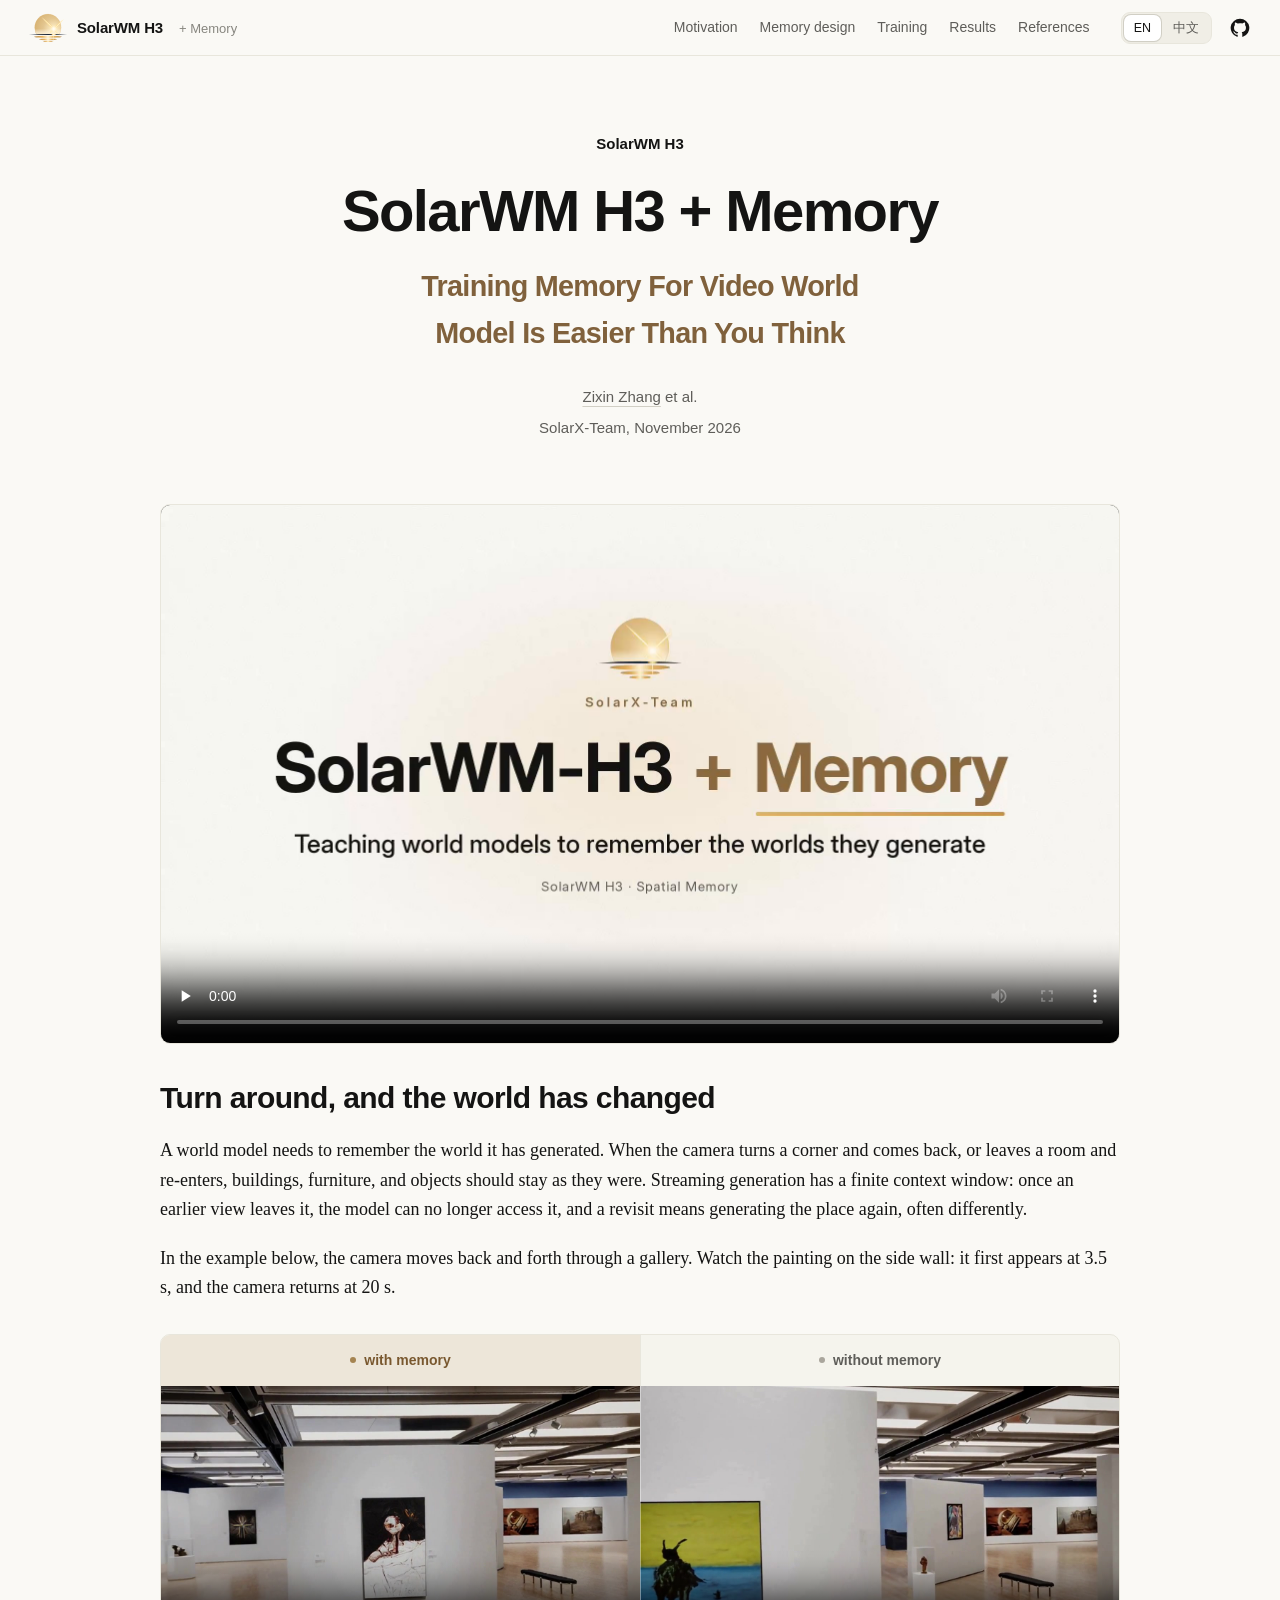
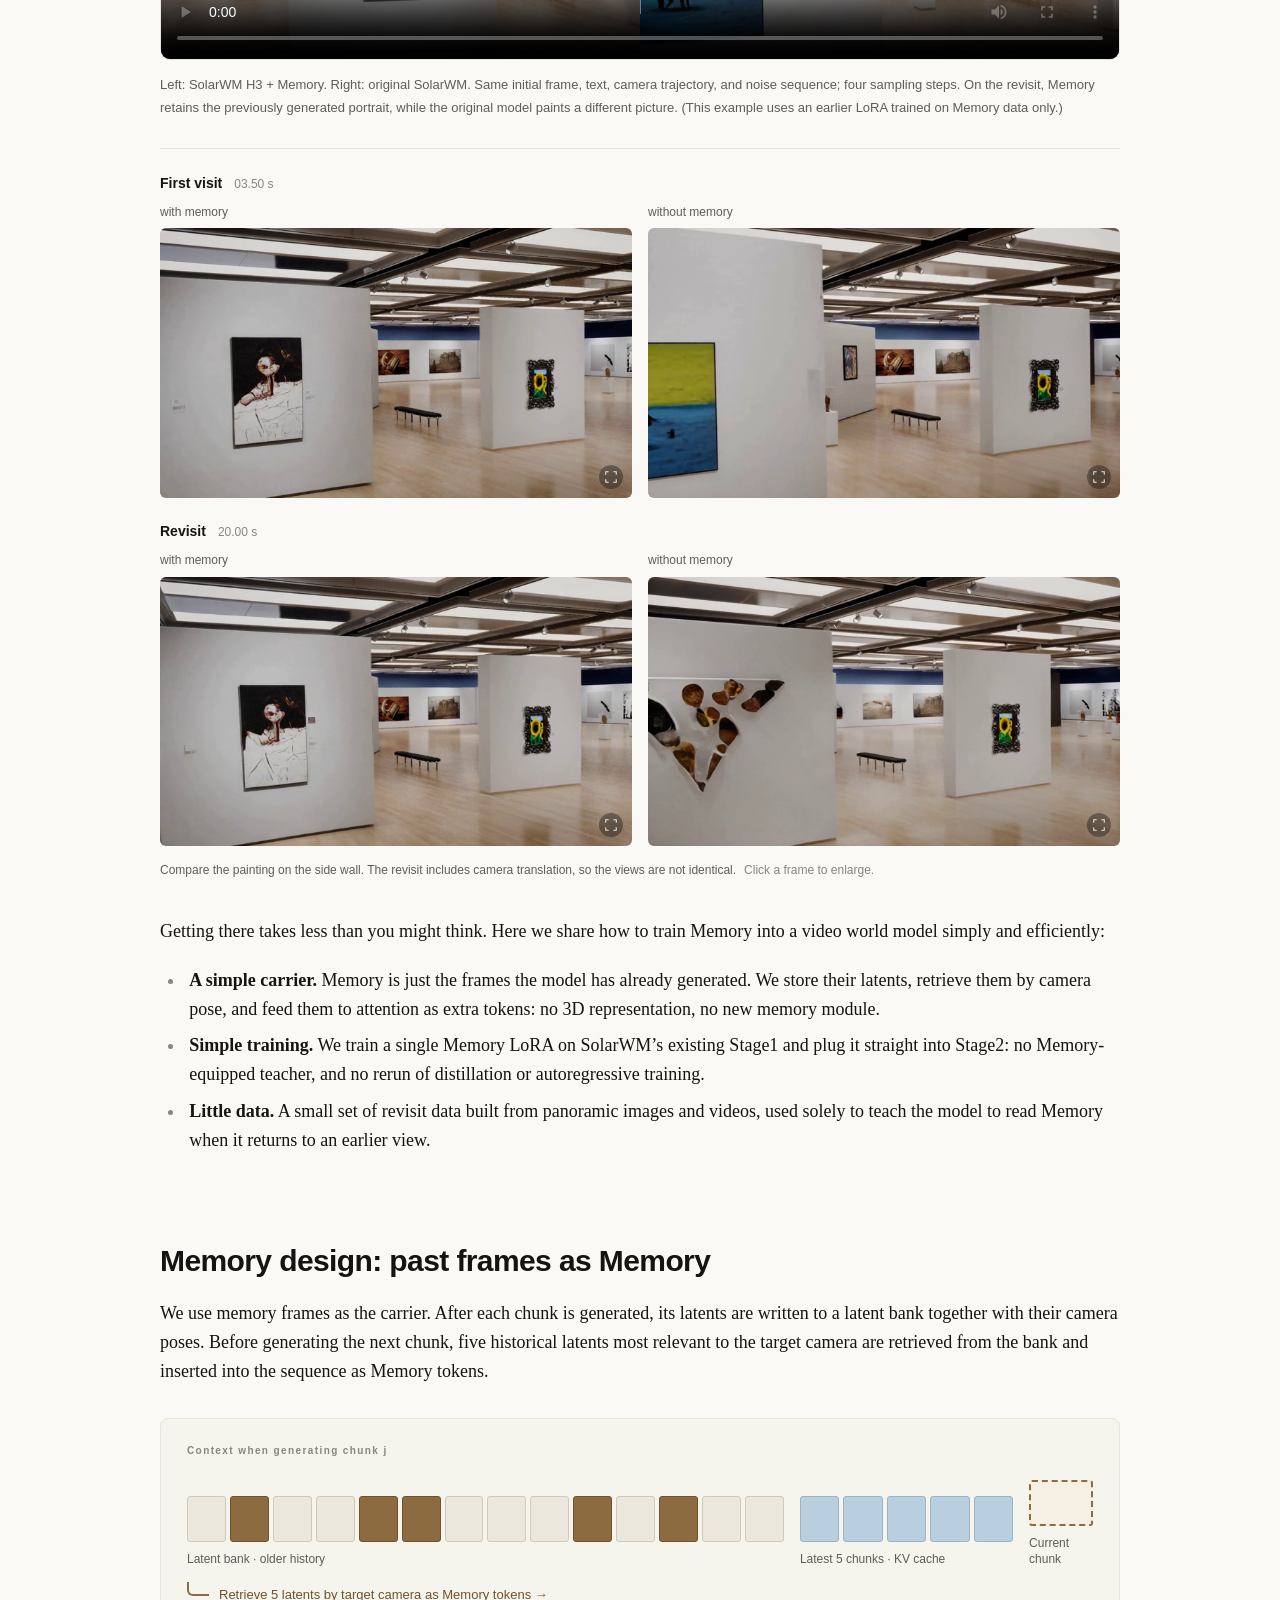
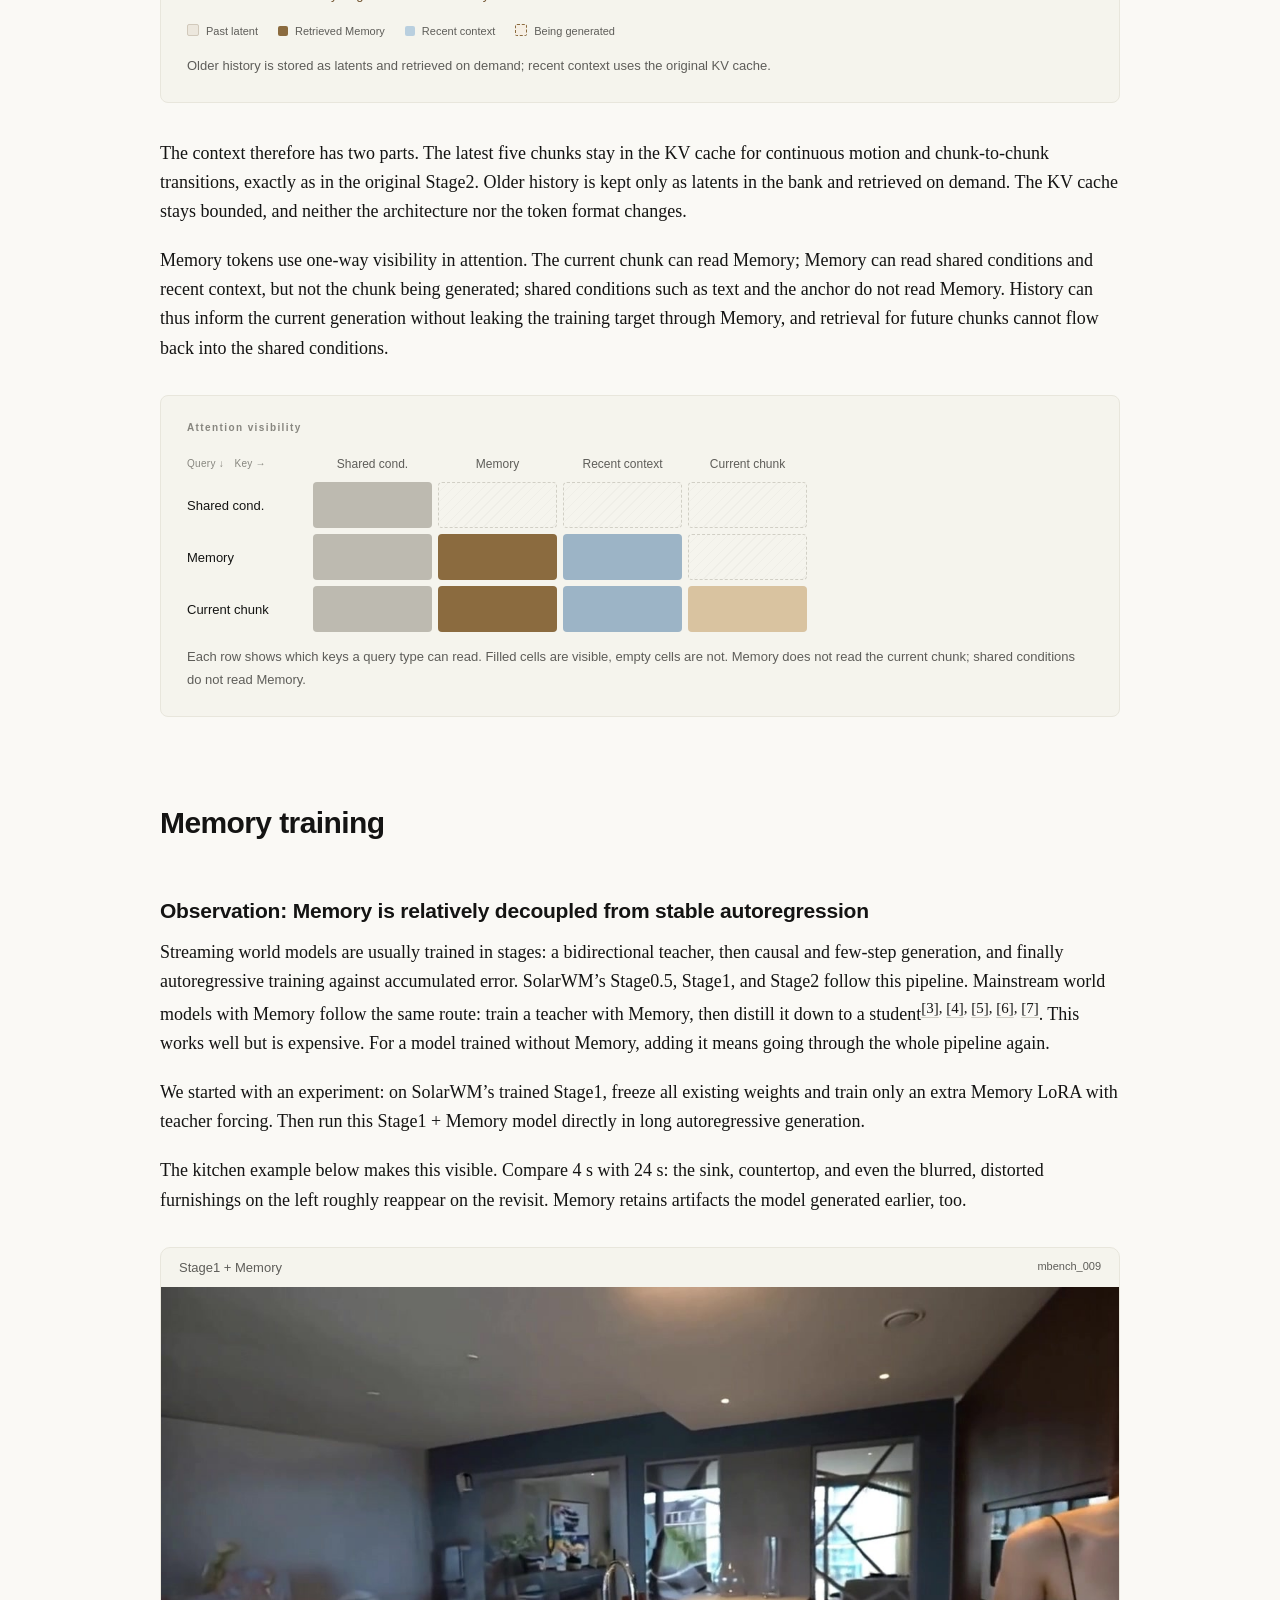
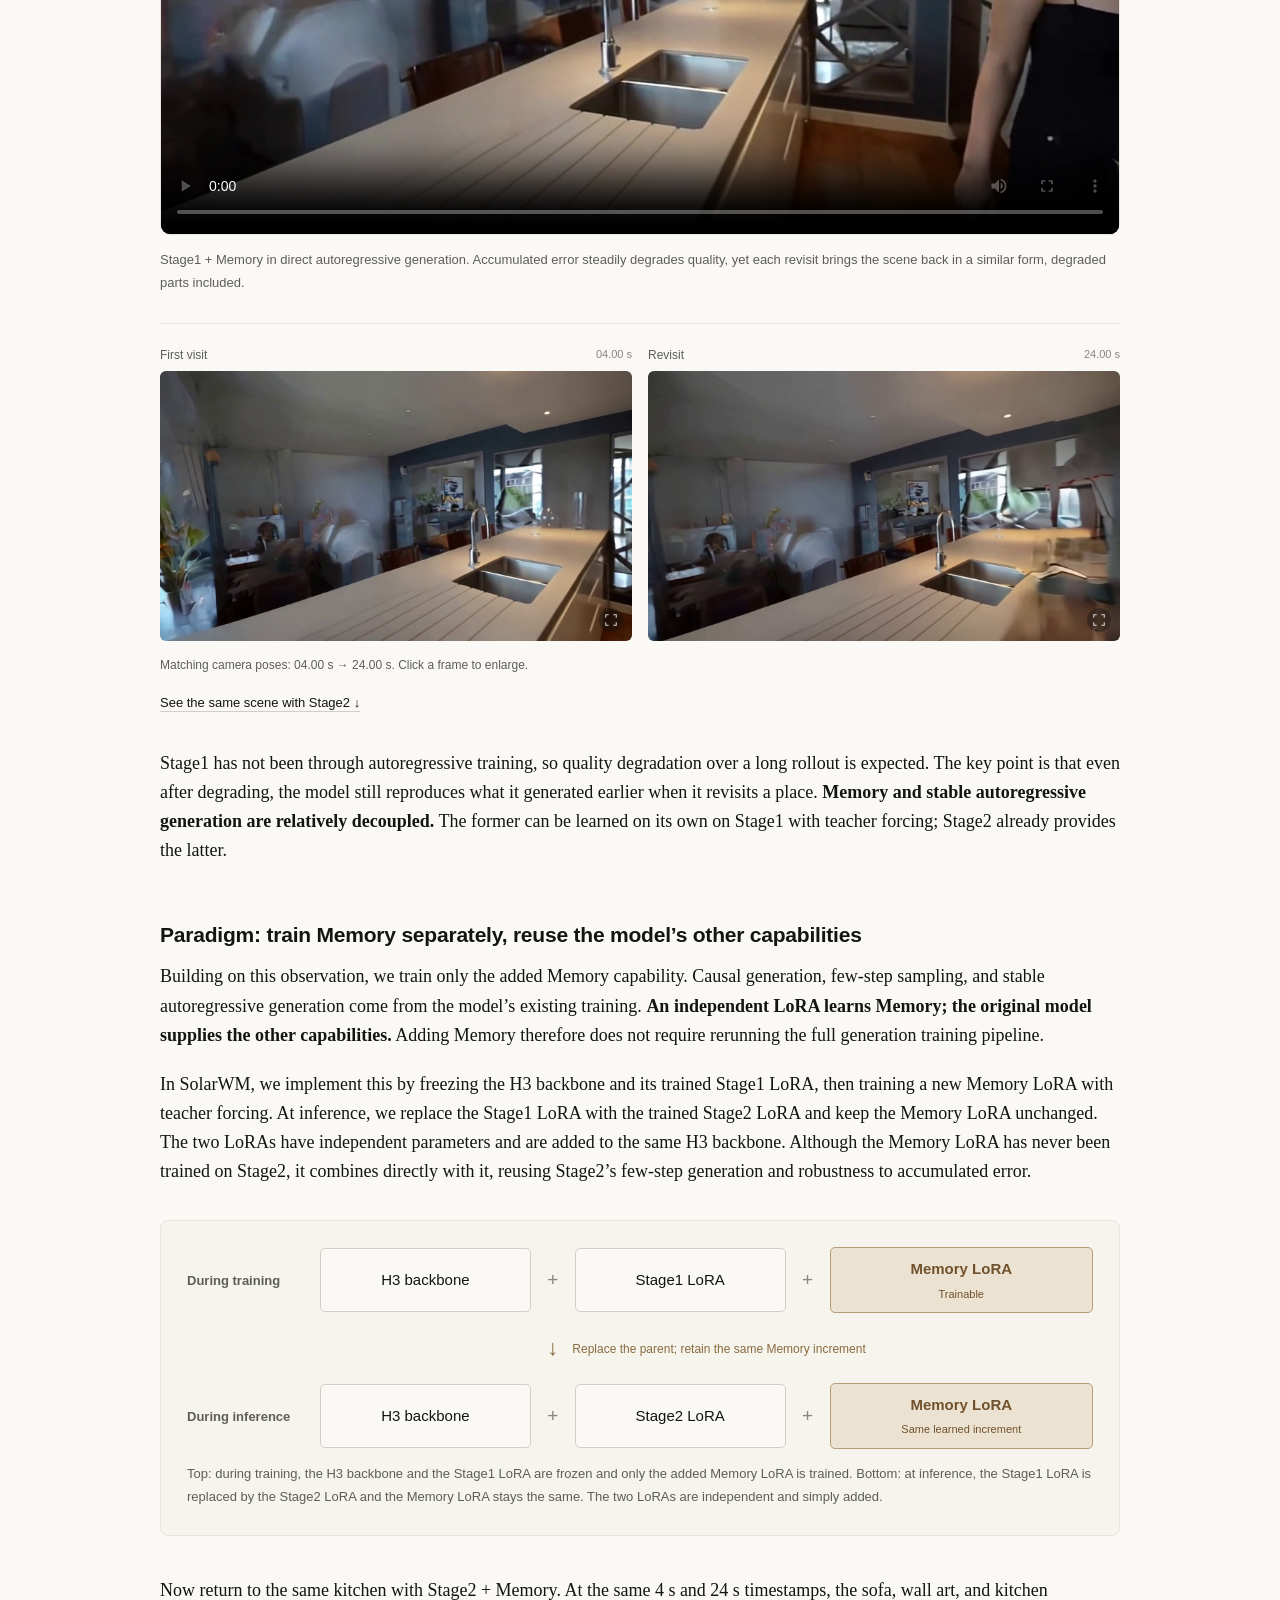
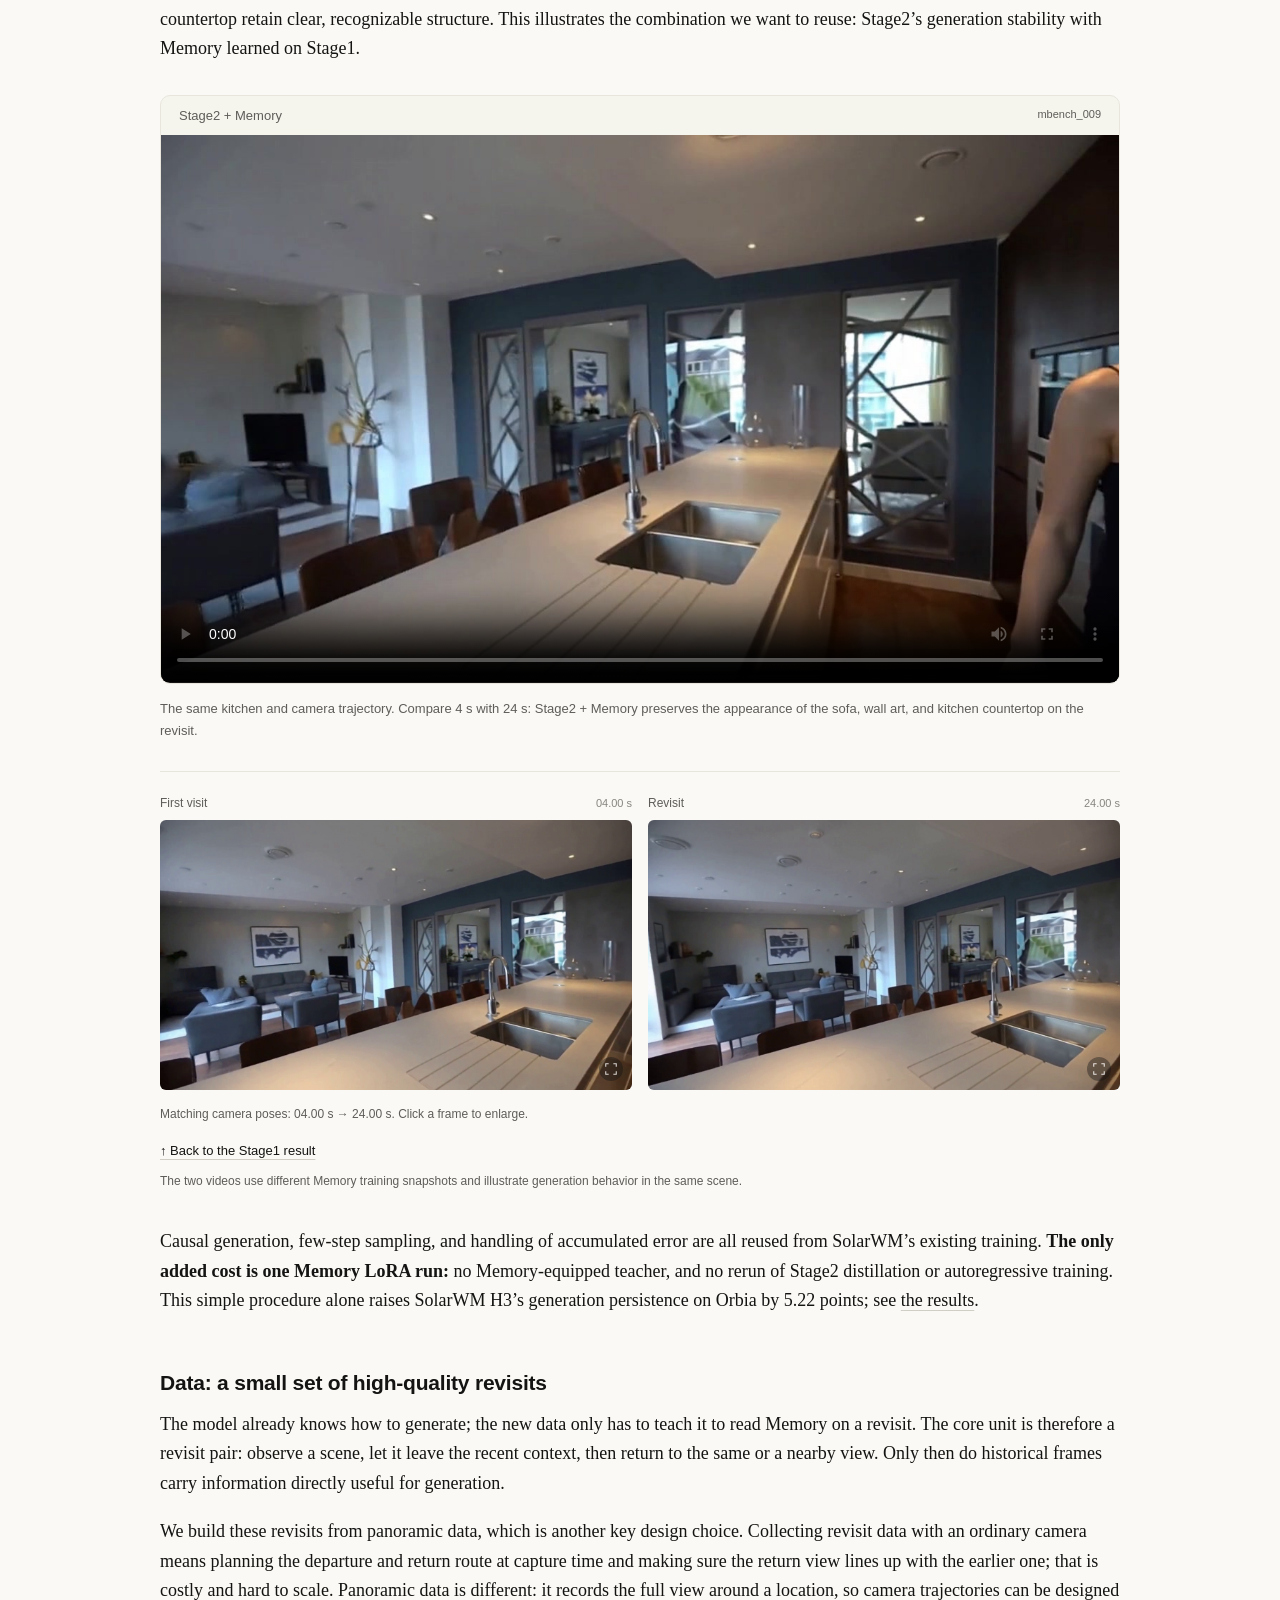
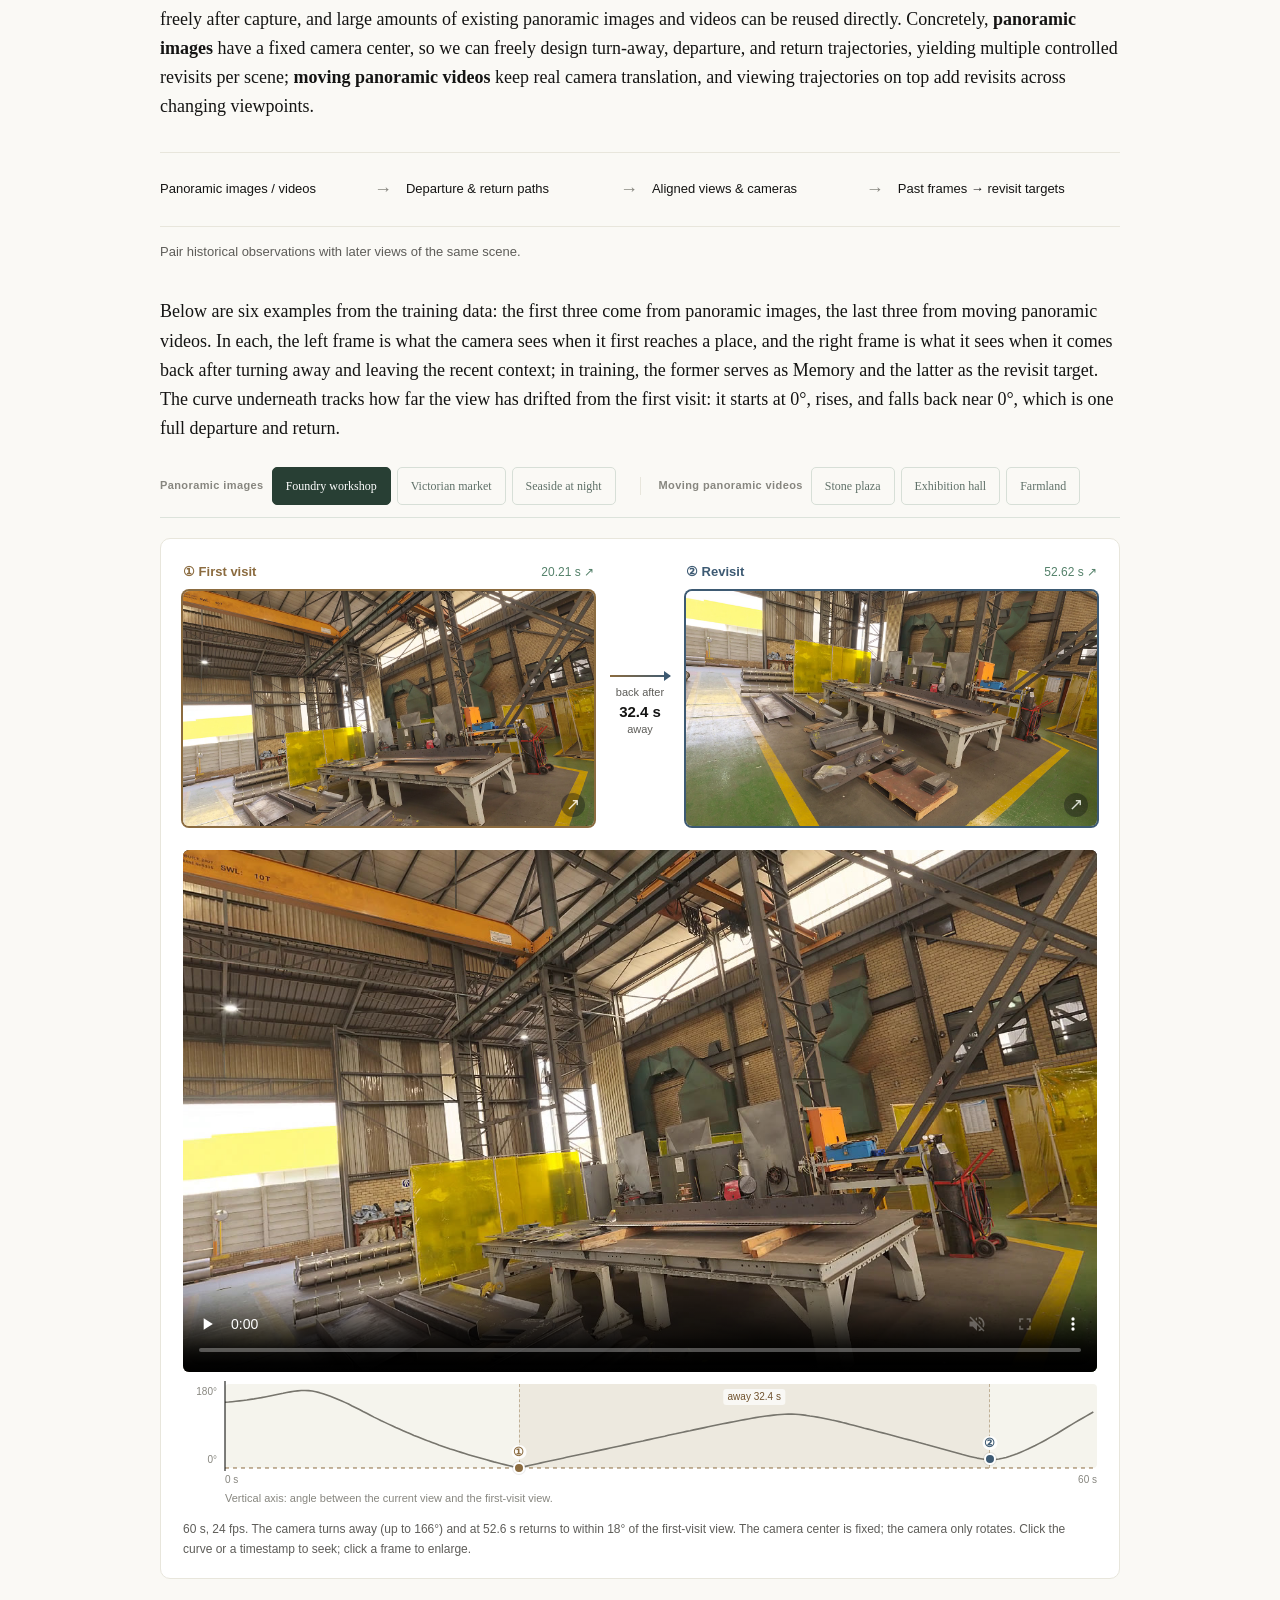
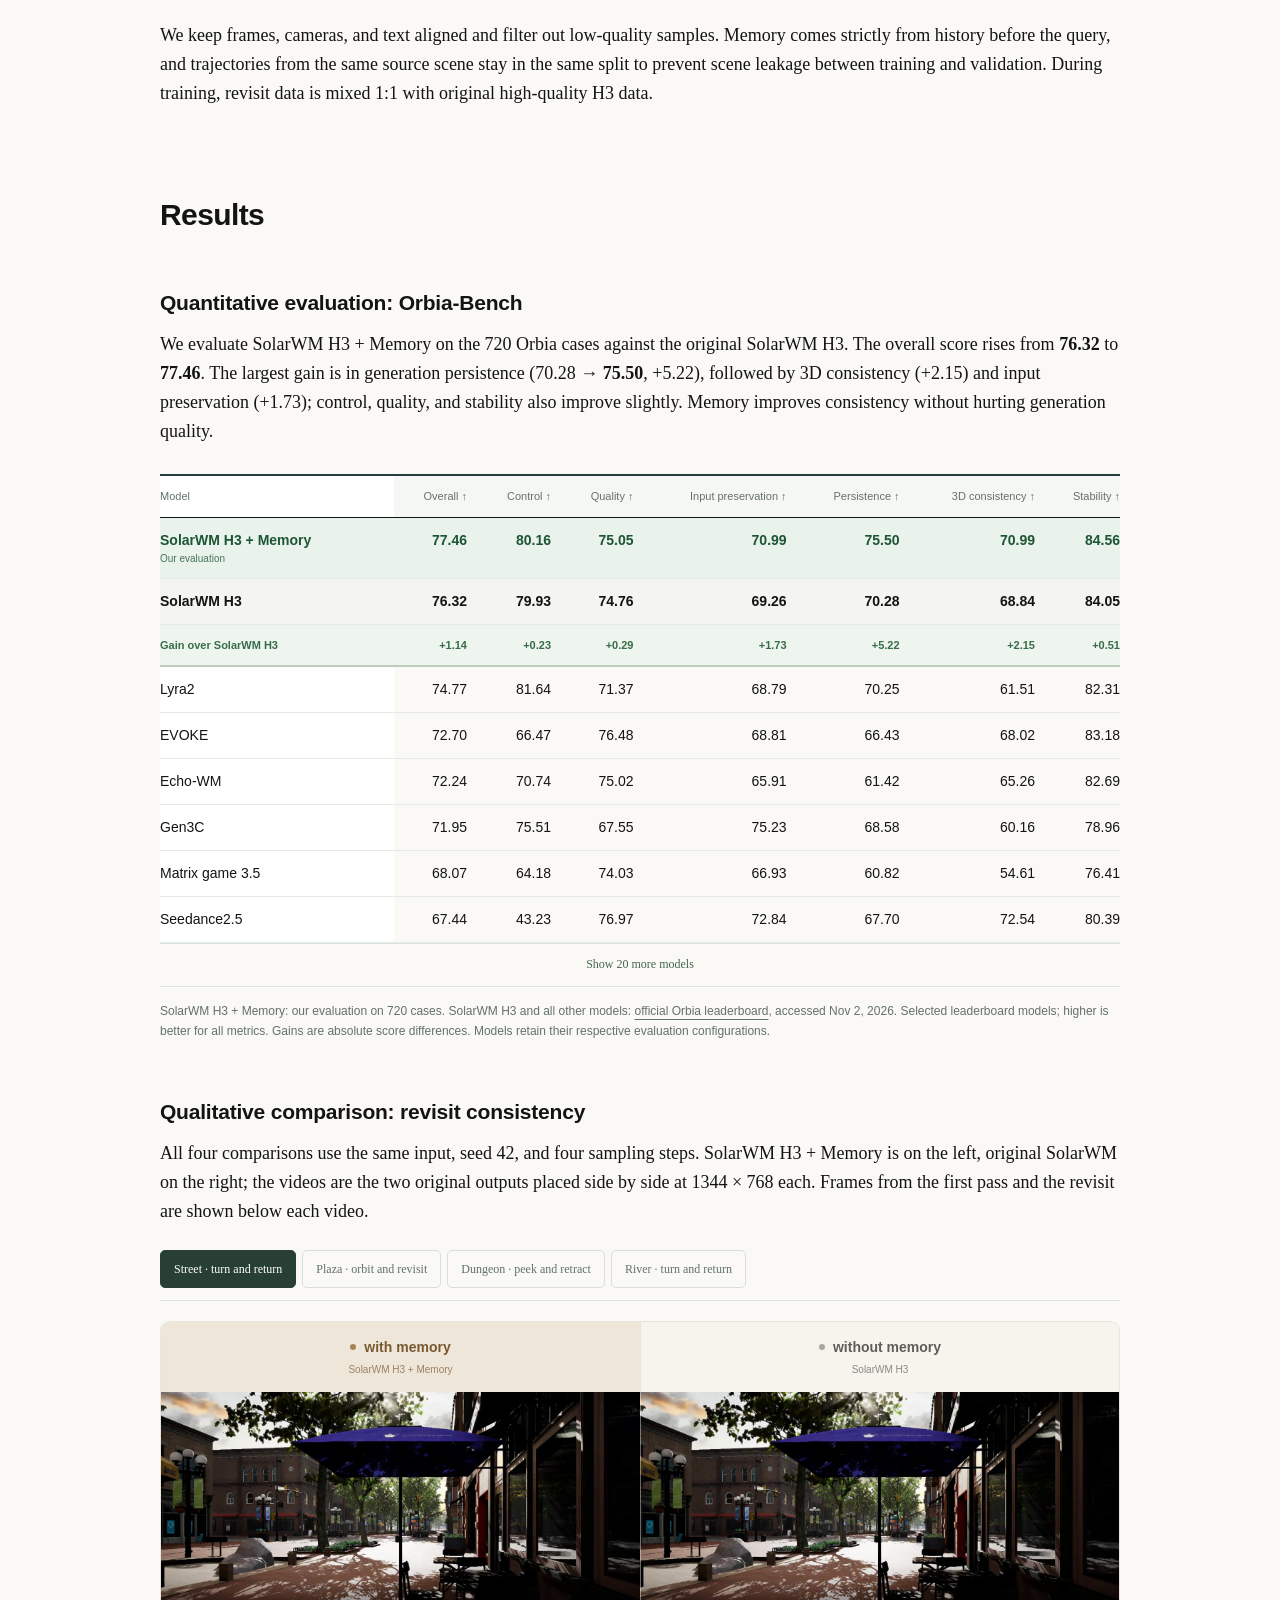
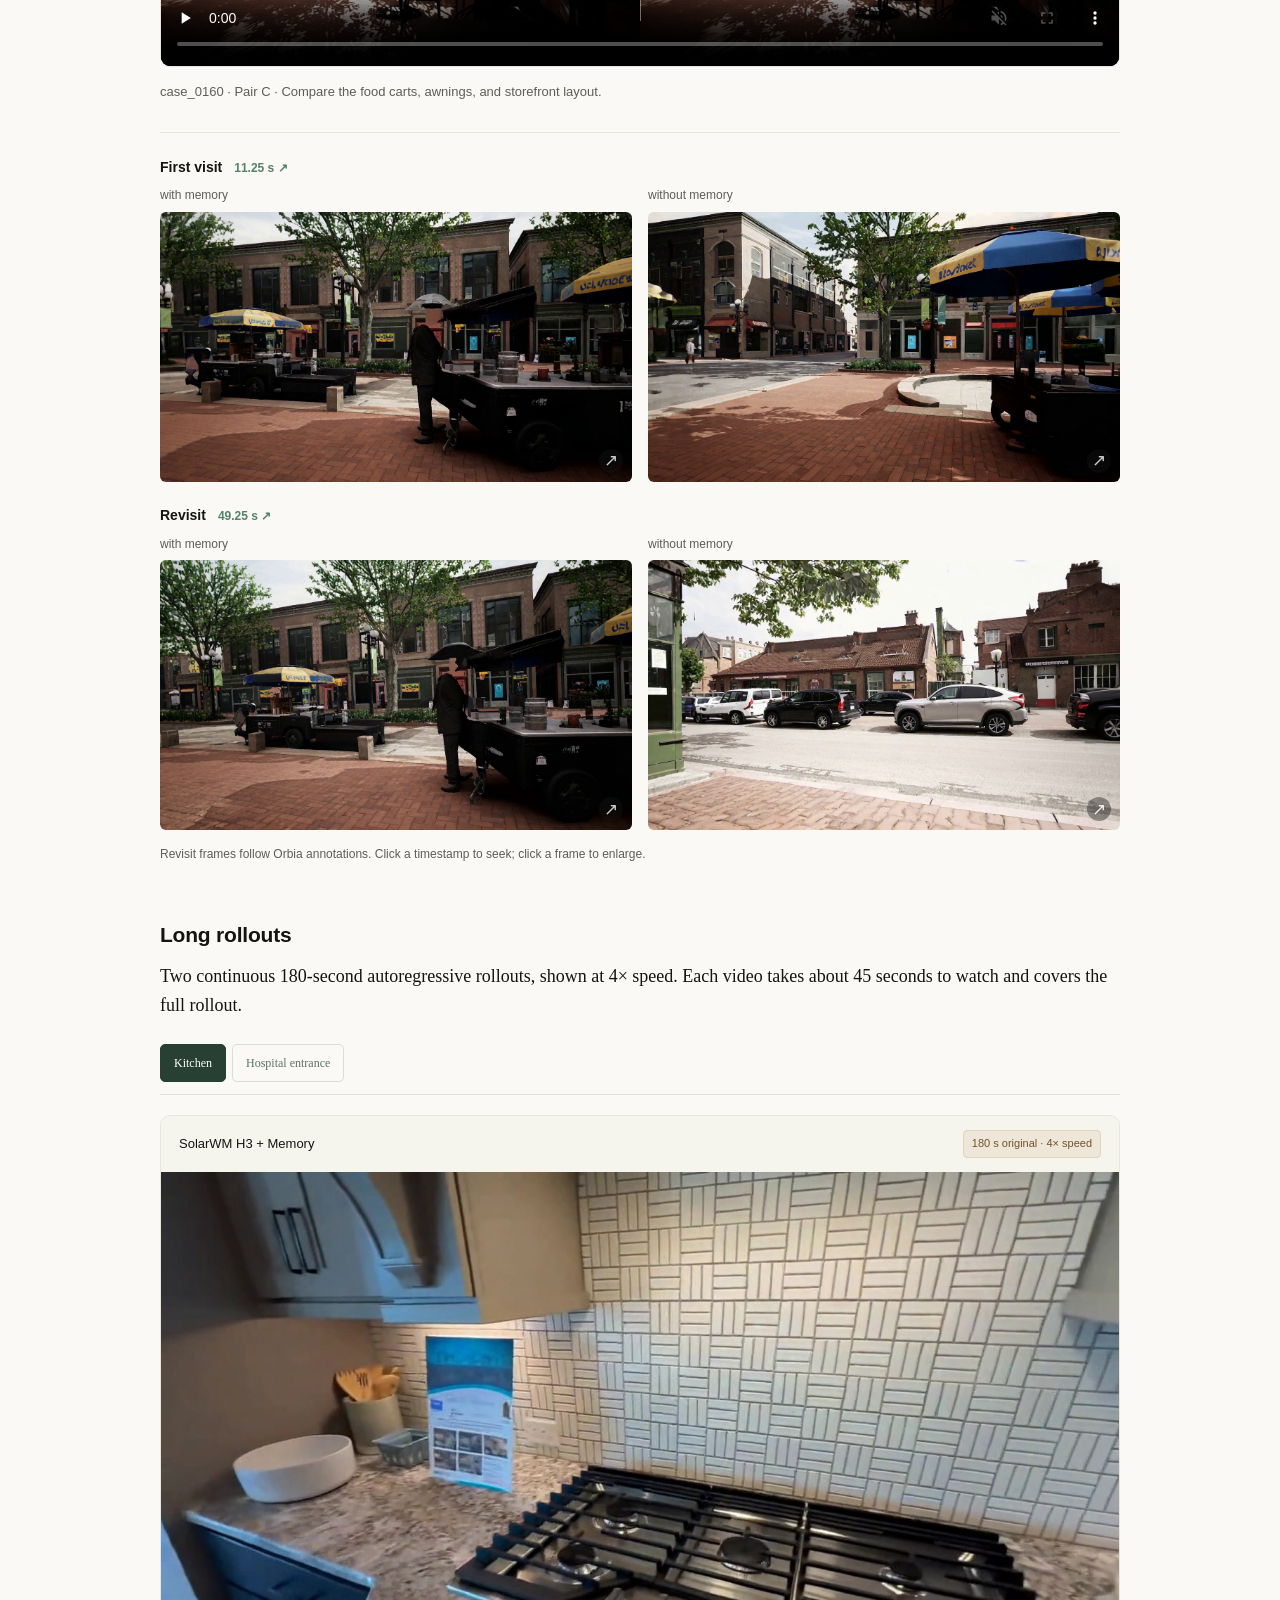
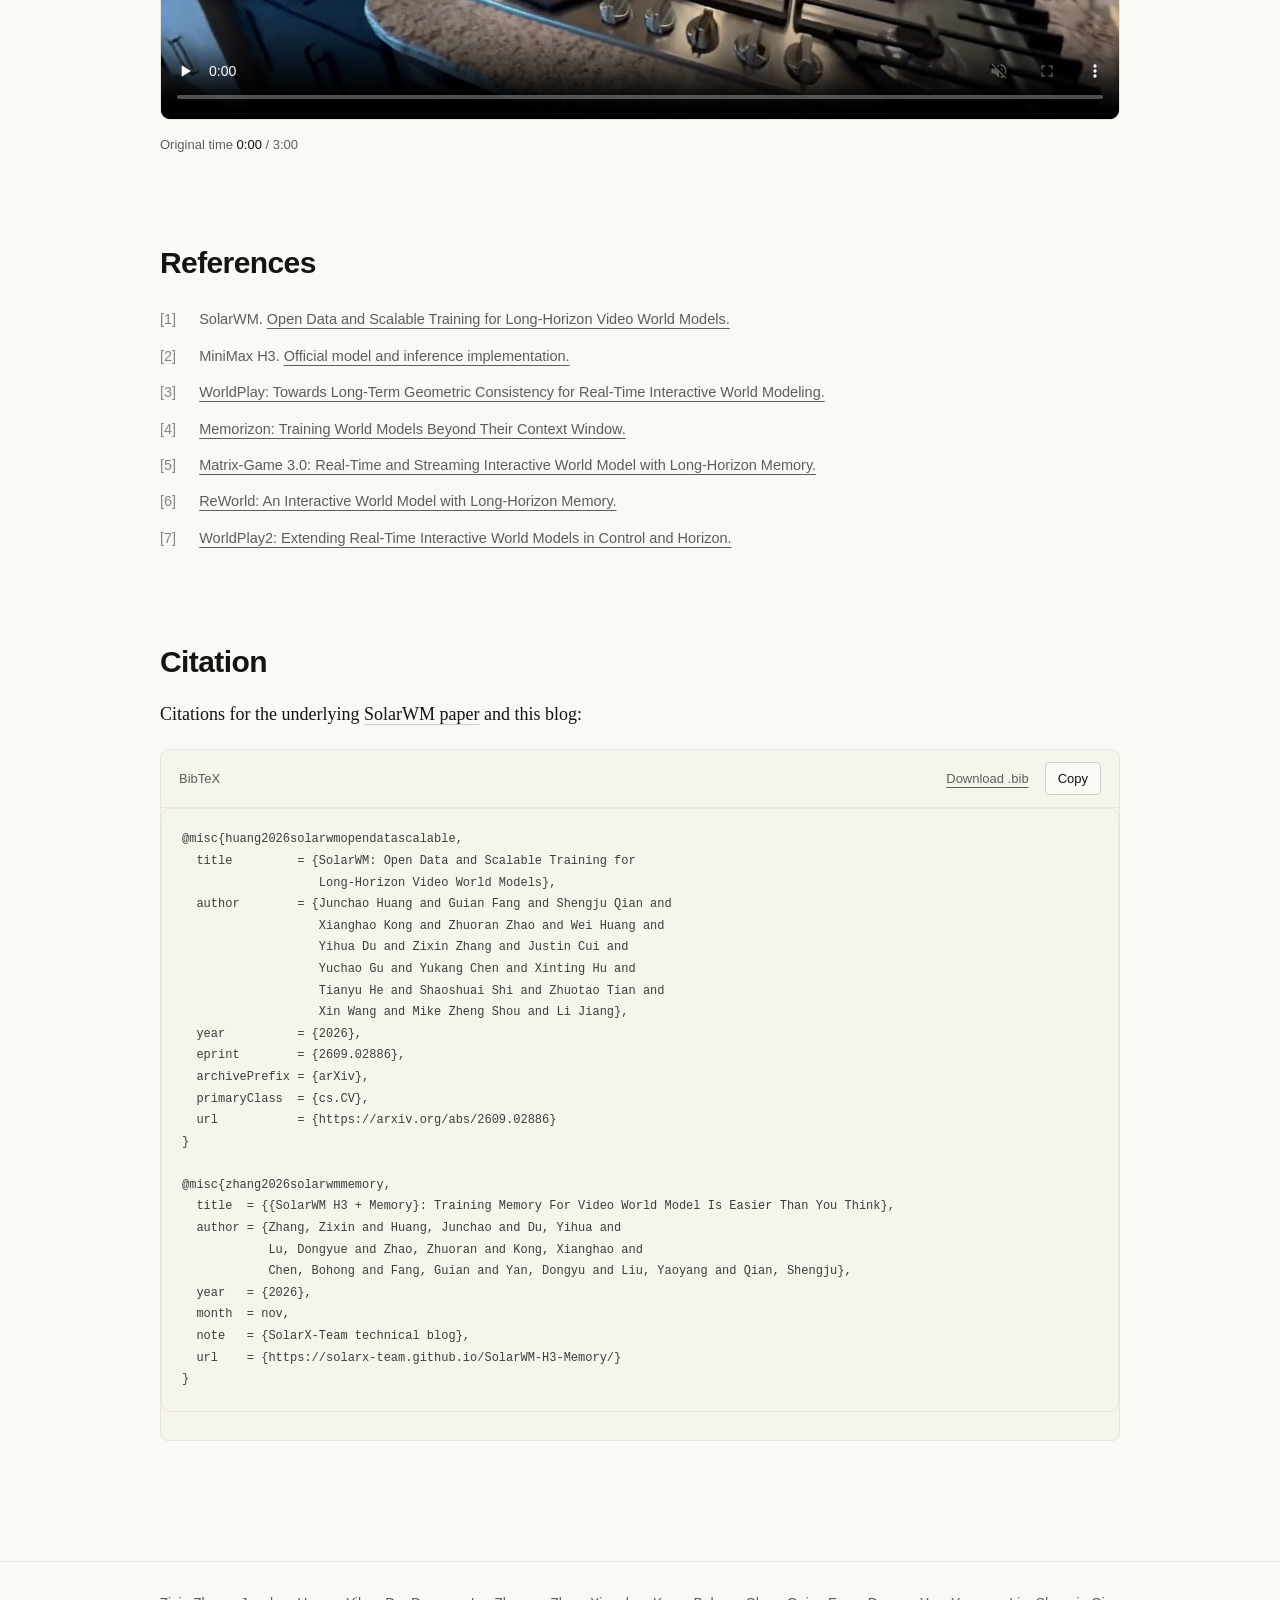
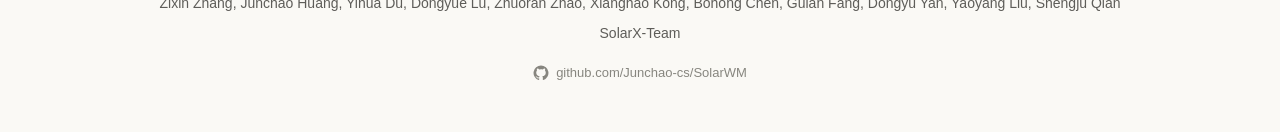
==== commit df66f64b: "Add canonical URLs, language alternates, sitemap and Google verification" ====
--- a/en.html
+++ b/en.html
@@ -1 +1 @@
-<!doctype html><html lang="en"><head><meta charset="utf-8"><title>SolarWM H3 + Memory — SolarX-Team</title><link rel="canonical" href="https://solarx-team.github.io/SolarWM-H3-Memory/"><meta http-equiv="refresh" content="0; url=index.html"><script>location.replace("index.html"+location.hash)</script></head><body><a href="index.html">SolarWM H3 + Memory</a></body></html>
+<!doctype html><html lang="en"><head><meta charset="utf-8"><title>SolarWM H3 + Memory — SolarX-Team</title><link rel="canonical" href="https://solarx-team.github.io/SolarWM-H3-Memory/"><meta http-equiv="refresh" content="0; url=./"><script>location.replace("./"+location.hash)</script></head><body><a href="./">SolarWM H3 + Memory</a></body></html>
